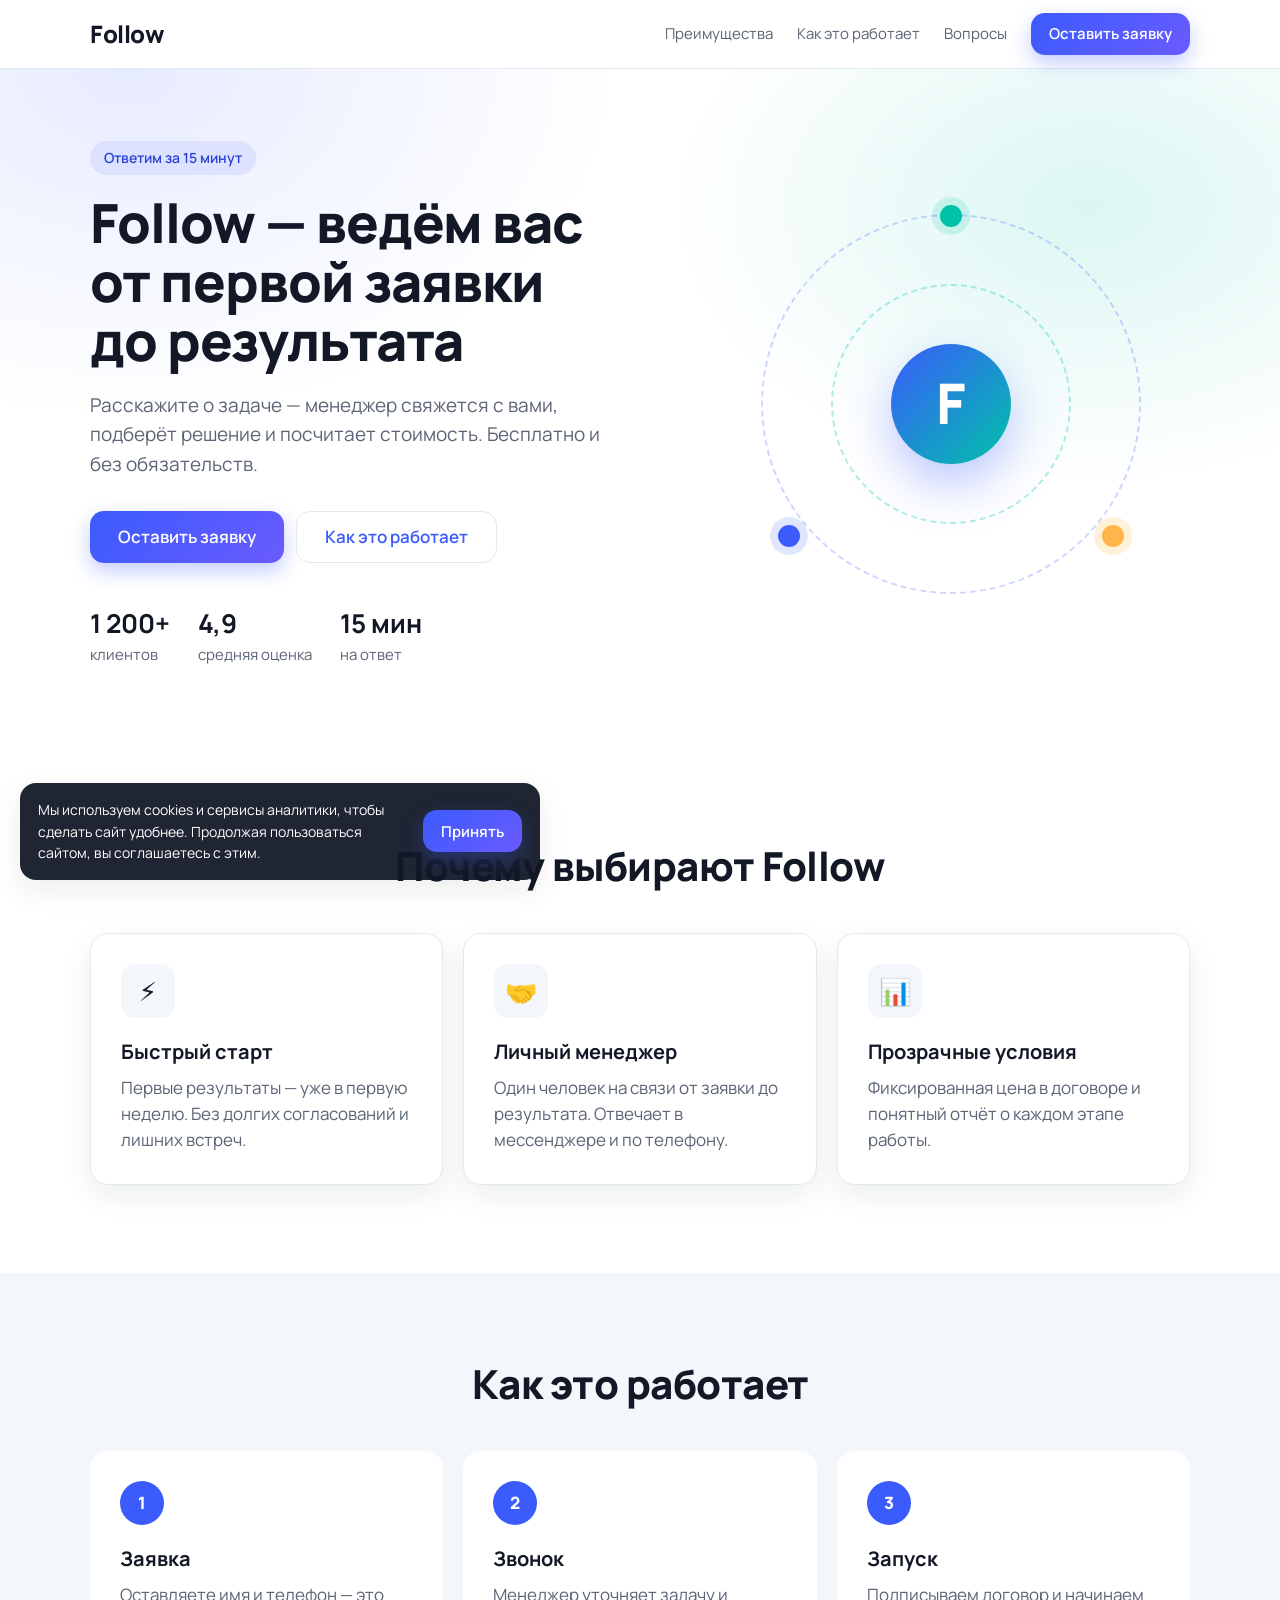
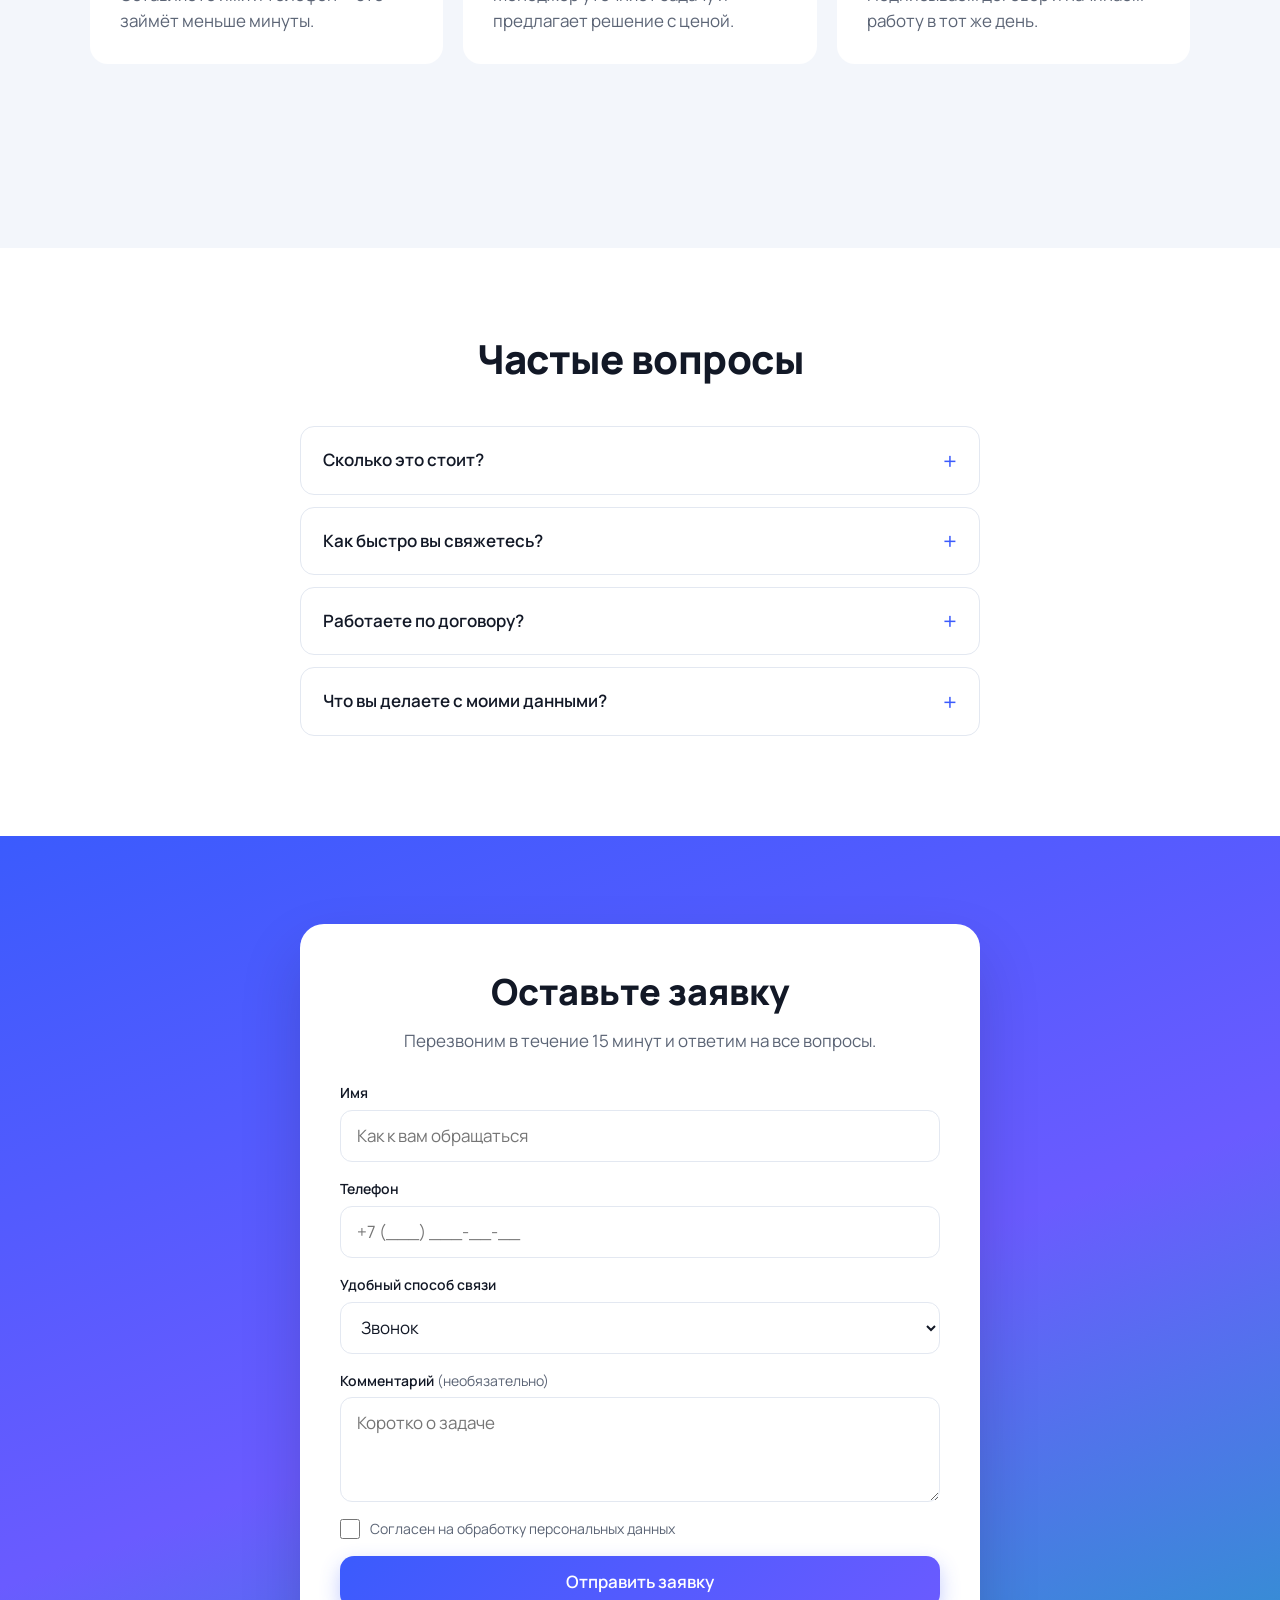
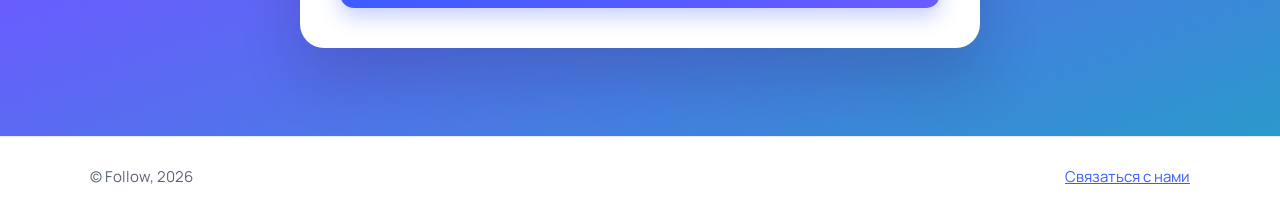
==== follow/index.html @ 1cf6dca5 "Add Follow lead landing with session recording and replay Landing page with lead form plus a built-i" ====
<!DOCTYPE html>
<html lang="ru">
<head>
  <meta charset="UTF-8">
  <meta name="viewport" content="width=device-width, initial-scale=1, viewport-fit=cover">
  <title>Follow — оставьте заявку</title>
  <meta name="description" content="Follow: оставьте заявку, и мы свяжемся с вами в течение 15 минут.">
  <link rel="preconnect" href="https://fonts.googleapis.com">
  <link rel="preconnect" href="https://fonts.gstatic.com" crossorigin>
  <link href="https://fonts.googleapis.com/css2?family=Manrope:wght@400;600;800&display=swap" rel="stylesheet">
  <link rel="stylesheet" href="css/style.css">
  <script>document.documentElement.classList.add('js');</script>

  <script src="js/config.js"></script>
  <script src="js/tracker.js"></script>
</head>
<body>

  <header class="topbar">
    <div class="container topbar__inner">
      <a href="#top" class="logo" data-track="logo">Follow</a>
      <nav class="nav">
        <a href="#benefits" data-track="nav_benefits">Преимущества</a>
        <a href="#steps" data-track="nav_steps">Как это работает</a>
        <a href="#faq" data-track="nav_faq">Вопросы</a>
      </nav>
      <a href="#lead" class="btn btn--small" data-track="cta_header">Оставить заявку</a>
    </div>
  </header>

  <main id="top">

    <section class="hero">
      <div class="container hero__inner">
        <div class="hero__text reveal">
          <span class="badge">Ответим за 15 минут</span>
          <h1>Follow — ведём вас от&nbsp;первой заявки до&nbsp;результата</h1>
          <p class="lead">Расскажите о задаче — менеджер свяжется с вами, подберёт решение и посчитает стоимость. Бесплатно и без обязательств.</p>
          <div class="hero__actions">
            <a href="#lead" class="btn" data-track="cta_hero">Оставить заявку</a>
            <a href="#steps" class="btn btn--ghost" data-track="cta_hero_more">Как это работает</a>
          </div>
          <ul class="hero__facts">
            <li><strong>1 200+</strong> клиентов</li>
            <li><strong>4,9</strong> средняя оценка</li>
            <li><strong>15 мин</strong> на ответ</li>
          </ul>
        </div>
        <div class="hero__visual reveal" aria-hidden="true">
          <div class="orbit">
            <span class="orbit__dot orbit__dot--1"></span>
            <span class="orbit__dot orbit__dot--2"></span>
            <span class="orbit__dot orbit__dot--3"></span>
            <span class="orbit__core">F</span>
          </div>
        </div>
      </div>
    </section>

    <section class="section" id="benefits">
      <div class="container">
        <h2 class="section__title reveal">Почему выбирают Follow</h2>
        <div class="cards">
          <article class="card reveal">
            <div class="card__icon">⚡</div>
            <h3>Быстрый старт</h3>
            <p>Первые результаты — уже в первую неделю. Без долгих согласований и лишних встреч.</p>
          </article>
          <article class="card reveal">
            <div class="card__icon">🤝</div>
            <h3>Личный менеджер</h3>
            <p>Один человек на связи от заявки до результата. Отвечает в мессенджере и по телефону.</p>
          </article>
          <article class="card reveal">
            <div class="card__icon">📊</div>
            <h3>Прозрачные условия</h3>
            <p>Фиксированная цена в договоре и понятный отчёт о каждом этапе работы.</p>
          </article>
        </div>
      </div>
    </section>

    <section class="section section--tinted" id="steps">
      <div class="container">
        <h2 class="section__title reveal">Как это работает</h2>
        <ol class="steps">
          <li class="step reveal">
            <span class="step__num">1</span>
            <h3>Заявка</h3>
            <p>Оставляете имя и телефон — это займёт меньше минуты.</p>
          </li>
          <li class="step reveal">
            <span class="step__num">2</span>
            <h3>Звонок</h3>
            <p>Менеджер уточняет задачу и предлагает решение с ценой.</p>
          </li>
          <li class="step reveal">
            <span class="step__num">3</span>
            <h3>Запуск</h3>
            <p>Подписываем договор и начинаем работу в тот же день.</p>
          </li>
        </ol>
        <div class="center reveal">
          <a href="#lead" class="btn" data-track="cta_steps">Хочу начать</a>
        </div>
      </div>
    </section>

    <section class="section" id="faq">
      <div class="container container--narrow">
        <h2 class="section__title reveal">Частые вопросы</h2>
        <details class="faq reveal">
          <summary data-track="faq_price">Сколько это стоит?</summary>
          <p>Стоимость зависит от задачи. Менеджер посчитает её после короткого звонка — это бесплатно.</p>
        </details>
        <details class="faq reveal">
          <summary data-track="faq_time">Как быстро вы свяжетесь?</summary>
          <p>В рабочее время — в течение 15 минут. Если заявка пришла ночью — утром следующего дня.</p>
        </details>
        <details class="faq reveal">
          <summary data-track="faq_contract">Работаете по договору?</summary>
          <p>Да, всегда. Цена и сроки фиксируются в договоре до начала работы.</p>
        </details>
        <details class="faq reveal">
          <summary data-track="faq_data">Что вы делаете с моими данными?</summary>
          <p>Используем только для связи с вами по заявке и не передаём третьим лицам.</p>
        </details>
      </div>
    </section>

    <section class="section section--accent" id="lead">
      <div class="container container--narrow">
        <div class="form-card reveal">
          <h2>Оставьте заявку</h2>
          <p class="form-card__sub">Перезвоним в течение 15 минут и ответим на все вопросы.</p>

          <form class="form" id="lead-form" novalidate>
            <label class="field">
              <span>Имя</span>
              <input type="text" name="name" id="lead-name" autocomplete="name" placeholder="Как к вам обращаться" required>
            </label>
            <label class="field">
              <span>Телефон</span>
              <input type="tel" name="phone" id="lead-phone" autocomplete="tel" inputmode="tel" placeholder="+7 (___) ___-__-__" required>
            </label>
            <label class="field">
              <span>Удобный способ связи</span>
              <select name="channel" id="lead-channel">
                <option value="call">Звонок</option>
                <option value="telegram">Telegram</option>
                <option value="whatsapp">WhatsApp</option>
              </select>
            </label>
            <label class="field">
              <span>Комментарий <em>(необязательно)</em></span>
              <textarea name="comment" id="lead-comment" rows="3" placeholder="Коротко о задаче"></textarea>
            </label>
            <label class="check">
              <input type="checkbox" name="consent" id="lead-consent" required>
              <span>Согласен на обработку персональных данных</span>
            </label>
            <p class="form__error" id="lead-error" role="alert" hidden></p>
            <button type="submit" class="btn btn--wide" data-track="lead_submit">Отправить заявку</button>
          </form>

          <div class="form-success" id="lead-success" hidden>
            <div class="form-success__icon">✓</div>
            <h3>Заявка отправлена!</h3>
            <p>Мы свяжемся с вами в ближайшее время.</p>
            <button type="button" class="btn btn--ghost" id="lead-again" data-track="lead_again">Отправить ещё одну</button>
          </div>
        </div>
      </div>
    </section>

  </main>

  <footer class="footer">
    <div class="container footer__inner">
      <span>© Follow, 2026</span>
      <a href="#lead" data-track="cta_footer">Связаться с нами</a>
    </div>
  </footer>

  <a href="#lead" class="sticky-cta" data-track="cta_sticky_mobile">Оставить заявку</a>

  <div class="cookie" id="cookie" hidden>
    <p>Мы используем cookies и сервисы аналитики, чтобы сделать сайт удобнее. Продолжая пользоваться сайтом, вы соглашаетесь с этим.</p>
    <button type="button" class="btn btn--small" id="cookie-ok" data-track="cookie_accept">Принять</button>
  </div>

  <script src="js/main.js"></script>
</body>
</html>
---- follow/css/style.css ----
:root {
  --bg: #ffffff;
  --bg-tint: #f3f6fb;
  --text: #121826;
  --muted: #5b6475;
  --accent: #3b5bfd;
  --accent-2: #00c2a8;
  --accent-dark: #2a44d6;
  --border: #e3e8f1;
  --danger: #e5484d;
  --radius: 18px;
  --shadow: 0 10px 30px rgba(18, 24, 38, .08);
}

*,
*::before,
*::after {
  box-sizing: border-box;
}

[hidden] {
  display: none !important;
}

html {
  scroll-behavior: smooth;
  -webkit-text-size-adjust: 100%;
}

body {
  margin: 0;
  font-family: 'Manrope', system-ui, -apple-system, 'Segoe UI', Roboto, Arial, sans-serif;
  font-size: 17px;
  line-height: 1.55;
  color: var(--text);
  background: var(--bg);
}

h1, h2, h3, p {
  margin: 0;
}

a {
  color: var(--accent);
}

.container {
  width: 100%;
  max-width: 1140px;
  margin: 0 auto;
  padding: 0 20px;
}

.container--narrow {
  max-width: 720px;
}

.center {
  text-align: center;
}

/* ---------- кнопки ---------- */

.btn {
  display: inline-flex;
  align-items: center;
  justify-content: center;
  gap: 8px;
  min-height: 52px;
  padding: 0 28px;
  border: 0;
  border-radius: 14px;
  font: inherit;
  font-weight: 600;
  color: #fff;
  text-decoration: none;
  background: linear-gradient(135deg, var(--accent) 0%, #6a5bff 100%);
  box-shadow: 0 8px 20px rgba(59, 91, 253, .3);
  cursor: pointer;
  transition: transform .15s, box-shadow .15s;
  -webkit-tap-highlight-color: transparent;
}

.btn:hover {
  transform: translateY(-1px);
  box-shadow: 0 12px 26px rgba(59, 91, 253, .38);
}

.btn:active {
  transform: translateY(1px);
}

.btn[disabled] {
  opacity: .6;
  cursor: progress;
}

.btn--small {
  min-height: 42px;
  padding: 0 18px;
  font-size: 15px;
}

.btn--ghost {
  color: var(--accent);
  background: #fff;
  border: 1.5px solid var(--border);
  box-shadow: none;
}

.btn--ghost:hover {
  border-color: var(--accent);
  box-shadow: none;
}

.btn--wide {
  width: 100%;
}

/* ---------- шапка ---------- */

.topbar {
  position: sticky;
  top: 0;
  z-index: 20;
  background: rgba(255, 255, 255, .9);
  backdrop-filter: saturate(180%) blur(12px);
  border-bottom: 1px solid var(--border);
}

.topbar__inner {
  display: flex;
  align-items: center;
  gap: 24px;
  height: 68px;
}

.logo {
  font-size: 24px;
  font-weight: 800;
  letter-spacing: -.5px;
  color: var(--text);
  text-decoration: none;
}

.nav {
  display: flex;
  gap: 24px;
  margin-left: auto;
}

.nav a {
  color: var(--muted);
  text-decoration: none;
  font-size: 15px;
}

.nav a:hover {
  color: var(--text);
}

/* ---------- первый экран ---------- */

.hero {
  padding: 72px 0 88px;
  background:
    radial-gradient(600px 400px at 85% 20%, rgba(0, 194, 168, .14), transparent 70%),
    radial-gradient(700px 500px at 10% 0%, rgba(59, 91, 253, .12), transparent 70%);
}

.hero__inner {
  display: grid;
  grid-template-columns: 1.2fr 1fr;
  align-items: center;
  gap: 48px;
}

.badge {
  display: inline-block;
  margin-bottom: 18px;
  padding: 6px 14px;
  border-radius: 999px;
  font-size: 14px;
  font-weight: 600;
  color: var(--accent-dark);
  background: rgba(59, 91, 253, .1);
}

.hero h1 {
  font-size: clamp(32px, 5vw, 54px);
  line-height: 1.1;
  font-weight: 800;
  letter-spacing: -1px;
}

.hero .lead {
  margin-top: 20px;
  max-width: 540px;
  font-size: 19px;
  color: var(--muted);
}

.hero__actions {
  display: flex;
  flex-wrap: wrap;
  gap: 12px;
  margin-top: 32px;
}

.hero__facts {
  display: flex;
  flex-wrap: wrap;
  gap: 28px;
  margin: 40px 0 0;
  padding: 0;
  list-style: none;
  color: var(--muted);
  font-size: 15px;
}

.hero__facts strong {
  display: block;
  font-size: 26px;
  color: var(--text);
}

.hero__visual {
  display: flex;
  justify-content: center;
}

.orbit {
  position: relative;
  width: min(380px, 80vw);
  aspect-ratio: 1;
  border-radius: 50%;
  border: 2px dashed rgba(59, 91, 253, .25);
  animation: spin 40s linear infinite;
}

.orbit::before {
  content: '';
  position: absolute;
  inset: 18%;
  border-radius: 50%;
  border: 2px dashed rgba(0, 194, 168, .3);
}

.orbit__core {
  position: absolute;
  inset: 34%;
  display: grid;
  place-items: center;
  border-radius: 50%;
  font-size: 56px;
  font-weight: 800;
  color: #fff;
  background: linear-gradient(135deg, var(--accent), var(--accent-2));
  box-shadow: 0 20px 50px rgba(59, 91, 253, .35);
  animation: spin 40s linear infinite reverse;
}

.orbit__dot {
  position: absolute;
  width: 22px;
  height: 22px;
  border-radius: 50%;
  background: var(--accent-2);
  box-shadow: 0 0 0 8px rgba(0, 194, 168, .15);
}

.orbit__dot--1 { top: -11px; left: calc(50% - 11px); }
.orbit__dot--2 { bottom: 12%; left: 4%; background: var(--accent); box-shadow: 0 0 0 8px rgba(59, 91, 253, .15); }
.orbit__dot--3 { bottom: 12%; right: 4%; background: #ffb547; box-shadow: 0 0 0 8px rgba(255, 181, 71, .2); }

@keyframes spin {
  to { transform: rotate(360deg); }
}

/* ---------- секции ---------- */

.section {
  padding: 88px 0;
}

.section--tinted {
  background: var(--bg-tint);
}

.section--accent {
  background: linear-gradient(160deg, var(--accent) 0%, #6a5bff 55%, var(--accent-2) 130%);
}

.section__title {
  margin-bottom: 44px;
  font-size: clamp(28px, 3.6vw, 40px);
  line-height: 1.15;
  font-weight: 800;
  letter-spacing: -.5px;
  text-align: center;
}

.cards {
  display: grid;
  grid-template-columns: repeat(3, 1fr);
  gap: 20px;
}

.card {
  padding: 30px;
  border: 1px solid var(--border);
  border-radius: var(--radius);
  background: #fff;
  box-shadow: var(--shadow);
}

.card__icon {
  display: grid;
  place-items: center;
  width: 54px;
  height: 54px;
  margin-bottom: 18px;
  border-radius: 14px;
  font-size: 26px;
  background: var(--bg-tint);
}

.card h3,
.step h3 {
  margin-bottom: 8px;
  font-size: 20px;
}

.card p,
.step p {
  color: var(--muted);
}

.steps {
  display: grid;
  grid-template-columns: repeat(3, 1fr);
  gap: 20px;
  margin: 0 0 44px;
  padding: 0;
  list-style: none;
}

.step {
  position: relative;
  padding: 30px;
  border-radius: var(--radius);
  background: #fff;
}

.step__num {
  display: grid;
  place-items: center;
  width: 44px;
  height: 44px;
  margin-bottom: 18px;
  border-radius: 50%;
  font-weight: 800;
  color: #fff;
  background: var(--accent);
}

/* ---------- FAQ ---------- */

.faq {
  margin-bottom: 12px;
  border: 1px solid var(--border);
  border-radius: 14px;
  background: #fff;
}

.faq summary {
  position: relative;
  padding: 20px 56px 20px 22px;
  font-weight: 600;
  list-style: none;
  cursor: pointer;
}

.faq summary::-webkit-details-marker {
  display: none;
}

.faq summary::after {
  content: '+';
  position: absolute;
  top: 50%;
  right: 22px;
  font-size: 24px;
  font-weight: 400;
  color: var(--accent);
  transform: translateY(-50%);
  transition: transform .2s;
}

.faq[open] summary::after {
  transform: translateY(-50%) rotate(45deg);
}

.faq p {
  padding: 0 22px 20px;
  color: var(--muted);
}

/* ---------- форма ---------- */

.form-card {
  padding: 40px;
  border-radius: 24px;
  background: #fff;
  box-shadow: 0 30px 60px rgba(18, 24, 38, .18);
}

.form-card h2 {
  font-size: clamp(26px, 3.4vw, 36px);
  font-weight: 800;
  text-align: center;
}

.form-card__sub {
  margin: 8px 0 28px;
  color: var(--muted);
  text-align: center;
}

.form {
  display: grid;
  gap: 16px;
}

.field {
  display: grid;
  gap: 6px;
}

.field span {
  font-size: 14px;
  font-weight: 600;
}

.field em {
  font-style: normal;
  font-weight: 400;
  color: var(--muted);
}

.field input,
.field select,
.field textarea {
  width: 100%;
  min-height: 52px;
  padding: 12px 16px;
  border: 1.5px solid var(--border);
  border-radius: 12px;
  font: inherit;
  /* 16px+ — чтобы iOS не зумил страницу при фокусе */
  font-size: 17px;
  color: var(--text);
  background: #fff;
  transition: border-color .15s, box-shadow .15s;
}

.field textarea {
  resize: vertical;
}

.field input:focus,
.field select:focus,
.field textarea:focus {
  outline: none;
  border-color: var(--accent);
  box-shadow: 0 0 0 4px rgba(59, 91, 253, .15);
}

.field.is-invalid input,
.check.is-invalid span {
  border-color: var(--danger);
  color: var(--danger);
}

.check {
  display: flex;
  align-items: flex-start;
  gap: 10px;
  font-size: 14px;
  color: var(--muted);
  cursor: pointer;
}

.check input {
  width: 20px;
  height: 20px;
  margin: 1px 0 0;
  accent-color: var(--accent);
  flex-shrink: 0;
}

.form__error {
  font-size: 14px;
  color: var(--danger);
}

.form-success {
  text-align: center;
}

.form-success__icon {
  display: grid;
  place-items: center;
  width: 72px;
  height: 72px;
  margin: 0 auto 18px;
  border-radius: 50%;
  font-size: 36px;
  color: #fff;
  background: var(--accent-2);
}

.form-success h3 {
  font-size: 26px;
}

.form-success p {
  margin: 8px 0 24px;
  color: var(--muted);
}

/* ---------- подвал ---------- */

.footer {
  padding: 28px 0;
  font-size: 15px;
  color: var(--muted);
  border-top: 1px solid var(--border);
}

.footer__inner {
  display: flex;
  justify-content: space-between;
  gap: 16px;
}

/* ---------- плавающая кнопка (мобильные) ---------- */

.sticky-cta {
  display: none;
}

/* ---------- cookies ---------- */

.cookie {
  position: fixed;
  left: 20px;
  bottom: 20px;
  z-index: 40;
  display: flex;
  align-items: center;
  gap: 16px;
  max-width: 520px;
  padding: 16px 18px;
  border-radius: 16px;
  font-size: 14px;
  color: #fff;
  background: rgba(18, 24, 38, .94);
  box-shadow: var(--shadow);
}

.cookie[hidden] {
  display: none;
}

/* ---------- появление при прокрутке ---------- */

.js .reveal {
  opacity: 0;
  transform: translateY(24px);
  transition: opacity .6s ease, transform .6s ease;
}

.js .reveal.is-visible {
  opacity: 1;
  transform: none;
}

/* В плеере записей анимации мешают — показываем всё сразу */
.is-replay {
  scroll-behavior: auto;
}

.is-replay .reveal,
.is-replay.js .reveal {
  opacity: 1;
  transform: none;
  transition: none;
}

.is-replay .cookie {
  display: none;
}

@media (prefers-reduced-motion: reduce) {
  html { scroll-behavior: auto; }
  .js .reveal { opacity: 1; transform: none; transition: none; }
  .orbit, .orbit__core { animation: none; }
}

/* ---------- адаптив ---------- */

@media (max-width: 900px) {
  .nav {
    display: none;
  }

  .topbar__inner .btn {
    margin-left: auto;
  }

  .hero {
    padding: 40px 0 56px;
  }

  .hero__inner {
    grid-template-columns: 1fr;
    gap: 32px;
  }

  .hero__visual {
    order: -1;
  }

  .orbit {
    width: min(220px, 60vw);
  }

  .orbit__core {
    font-size: 36px;
  }

  .cards,
  .steps {
    grid-template-columns: 1fr;
  }

  .section {
    padding: 60px 0;
  }
}

@media (max-width: 600px) {
  body {
    padding-bottom: 76px;
  }

  .topbar__inner {
    height: 58px;
  }

  .topbar .btn--small {
    display: none;
  }

  .hero__visual {
    display: none;
  }

  .hero__actions .btn {
    flex: 1 1 100%;
  }

  .hero__facts {
    gap: 20px;
  }

  .form-card {
    padding: 28px 20px;
  }

  .footer__inner {
    flex-direction: column;
    align-items: center;
  }

  .sticky-cta {
    position: fixed;
    left: 16px;
    right: 16px;
    bottom: calc(12px + env(safe-area-inset-bottom));
    z-index: 30;
    display: flex;
    align-items: center;
    justify-content: center;
    min-height: 54px;
    border-radius: 14px;
    font-weight: 600;
    color: #fff;
    text-decoration: none;
    background: linear-gradient(135deg, var(--accent) 0%, #6a5bff 100%);
    box-shadow: 0 10px 24px rgba(59, 91, 253, .4);
    transition: transform .25s, opacity .25s;
  }

  .sticky-cta.is-hidden {
    opacity: 0;
    transform: translateY(120%);
    pointer-events: none;
  }

  .cookie {
    left: 12px;
    right: 12px;
    bottom: calc(76px + env(safe-area-inset-bottom));
    flex-direction: column;
    align-items: stretch;
    gap: 10px;
    padding: 14px;
    font-size: 13px;
  }
}
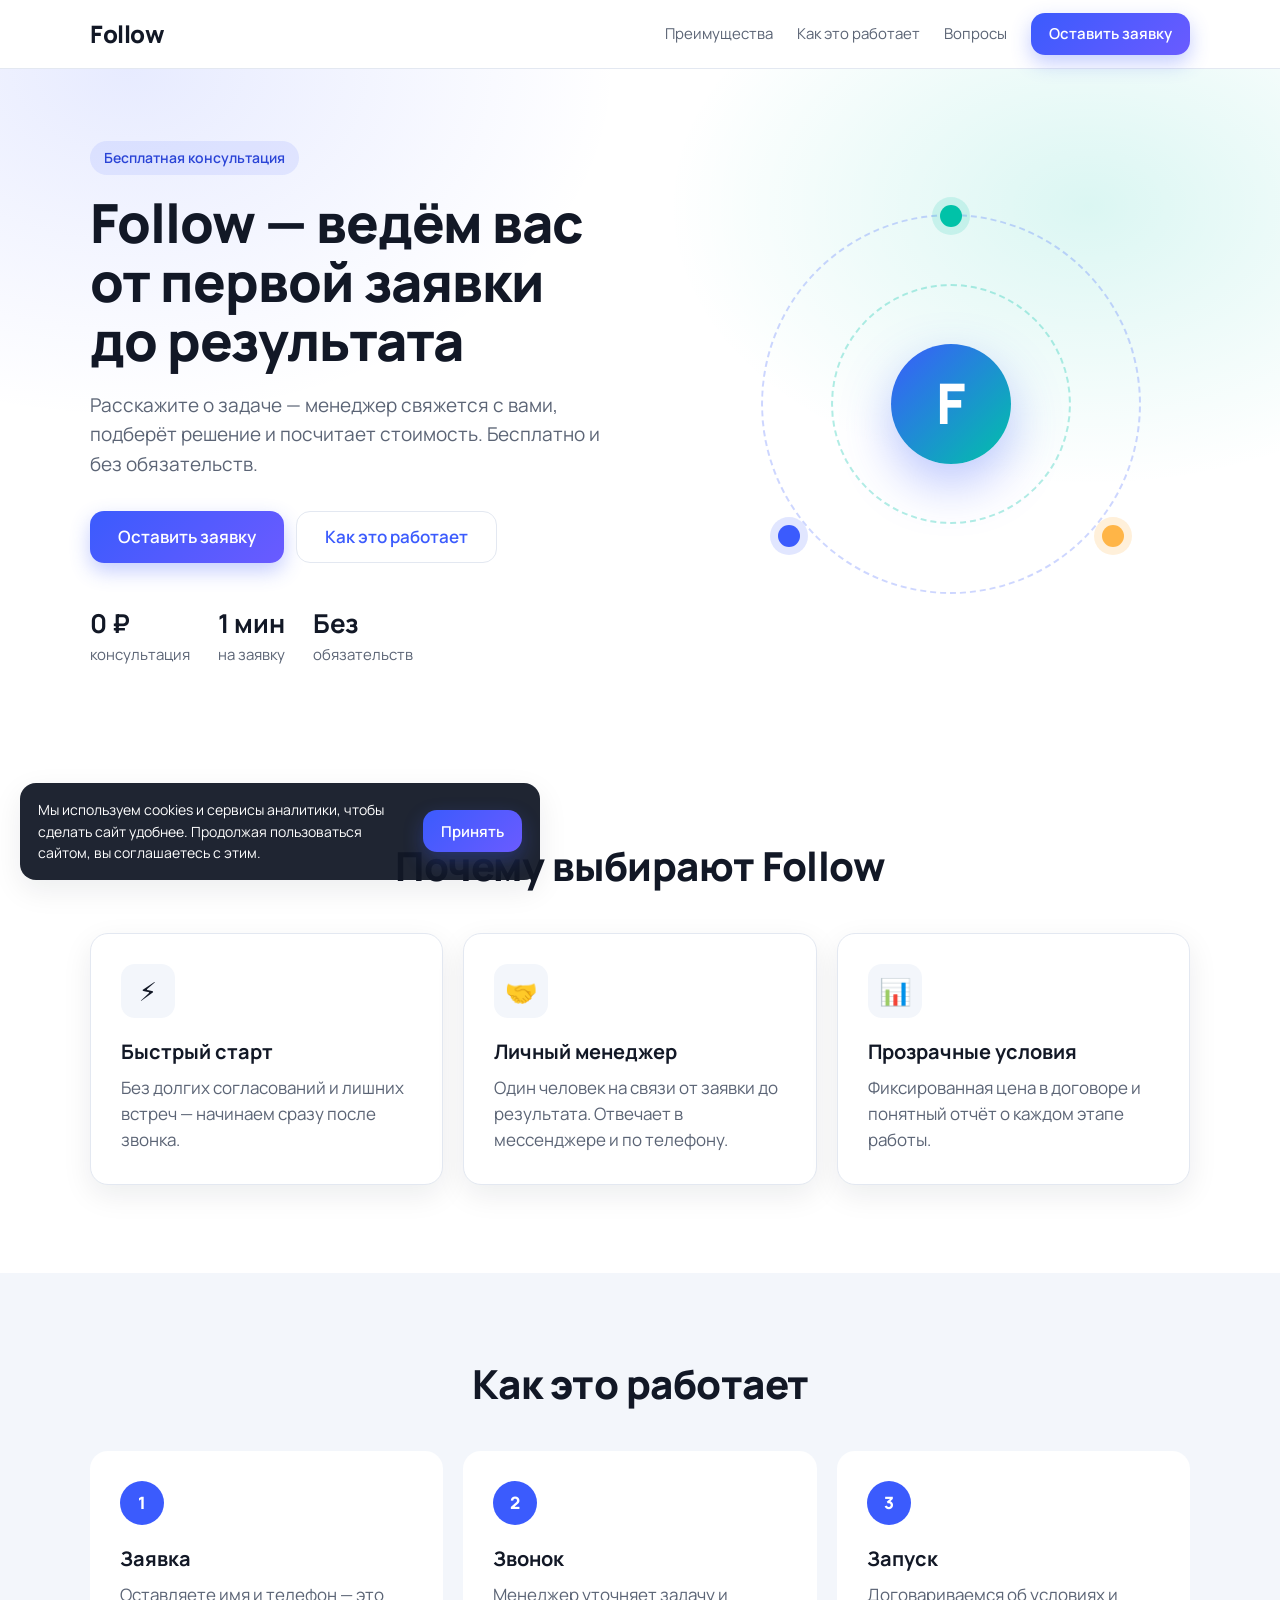
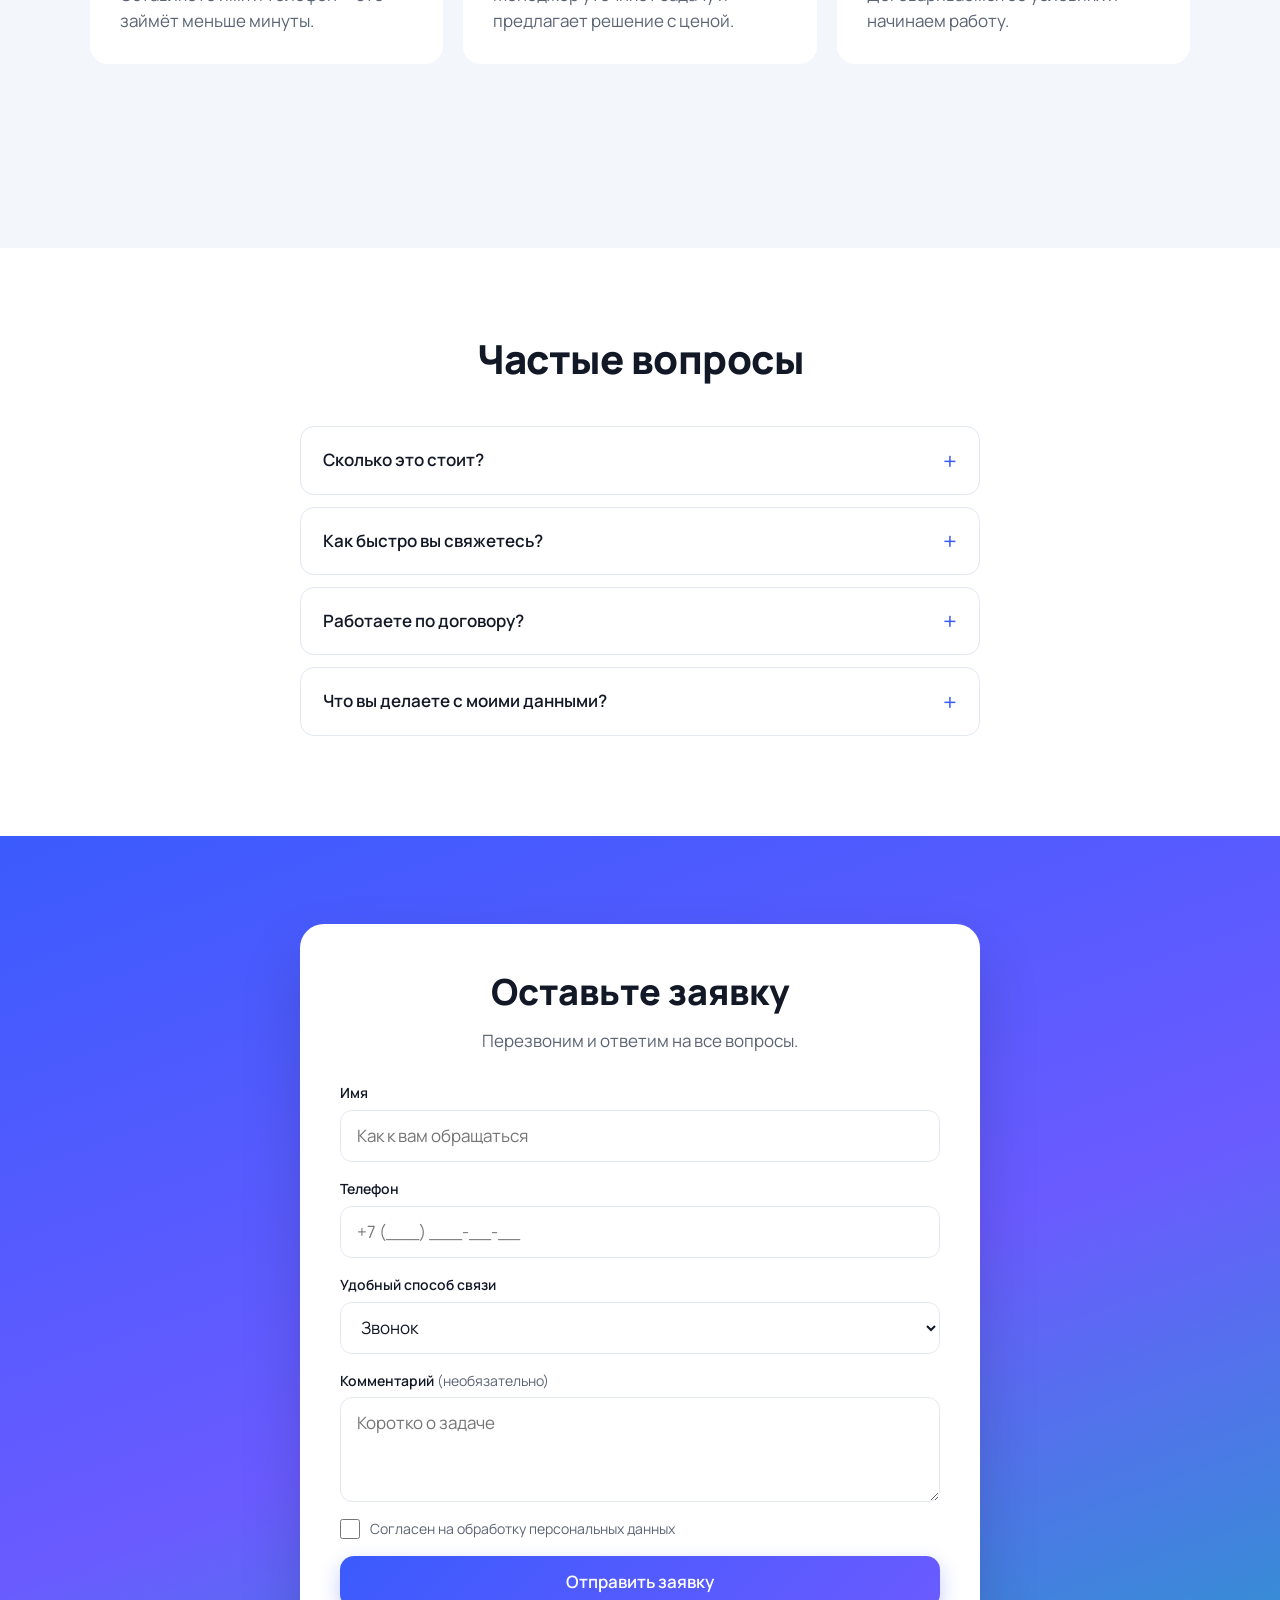
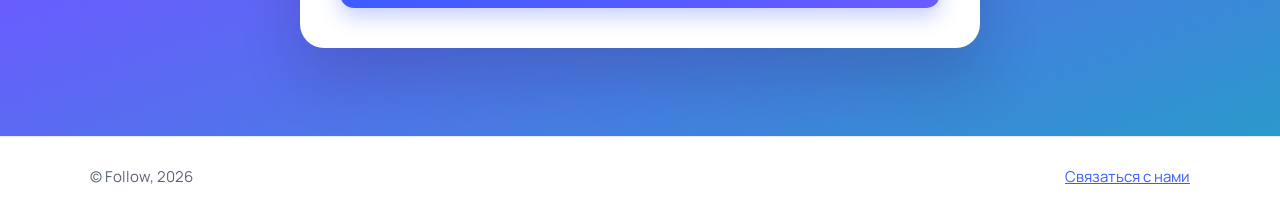
==== commit 67402363: "Deploy Follow landing to Cloudflare Pages with D1 storage Add Pages Functions API (same routes as th" ====
--- a/follow/index.html
+++ b/follow/index.html
@@ -4,7 +4,7 @@
   <meta charset="UTF-8">
   <meta name="viewport" content="width=device-width, initial-scale=1, viewport-fit=cover">
   <title>Follow — оставьте заявку</title>
-  <meta name="description" content="Follow: оставьте заявку, и мы свяжемся с вами в течение 15 минут.">
+  <meta name="description" content="Follow: оставьте заявку, и мы свяжемся с вами.">
   <link rel="preconnect" href="https://fonts.googleapis.com">
   <link rel="preconnect" href="https://fonts.gstatic.com" crossorigin>
   <link href="https://fonts.googleapis.com/css2?family=Manrope:wght@400;600;800&display=swap" rel="stylesheet">
@@ -33,7 +33,7 @@
     <section class="hero">
       <div class="container hero__inner">
         <div class="hero__text reveal">
-          <span class="badge">Ответим за 15 минут</span>
+          <span class="badge">Бесплатная консультация</span>
           <h1>Follow — ведём вас от&nbsp;первой заявки до&nbsp;результата</h1>
           <p class="lead">Расскажите о задаче — менеджер свяжется с вами, подберёт решение и посчитает стоимость. Бесплатно и без обязательств.</p>
           <div class="hero__actions">
@@ -41,9 +41,9 @@
             <a href="#steps" class="btn btn--ghost" data-track="cta_hero_more">Как это работает</a>
           </div>
           <ul class="hero__facts">
-            <li><strong>1 200+</strong> клиентов</li>
-            <li><strong>4,9</strong> средняя оценка</li>
-            <li><strong>15 мин</strong> на ответ</li>
+            <li><strong>0 ₽</strong> консультация</li>
+            <li><strong>1 мин</strong> на заявку</li>
+            <li><strong>Без</strong> обязательств</li>
           </ul>
         </div>
         <div class="hero__visual reveal" aria-hidden="true">
@@ -64,7 +64,7 @@
           <article class="card reveal">
             <div class="card__icon">⚡</div>
             <h3>Быстрый старт</h3>
-            <p>Первые результаты — уже в первую неделю. Без долгих согласований и лишних встреч.</p>
+            <p>Без долгих согласований и лишних встреч — начинаем сразу после звонка.</p>
           </article>
           <article class="card reveal">
             <div class="card__icon">🤝</div>
@@ -97,7 +97,7 @@
           <li class="step reveal">
             <span class="step__num">3</span>
             <h3>Запуск</h3>
-            <p>Подписываем договор и начинаем работу в тот же день.</p>
+            <p>Договариваемся об условиях и начинаем работу.</p>
           </li>
         </ol>
         <div class="center reveal">
@@ -115,7 +115,7 @@
         </details>
         <details class="faq reveal">
           <summary data-track="faq_time">Как быстро вы свяжетесь?</summary>
-          <p>В рабочее время — в течение 15 минут. Если заявка пришла ночью — утром следующего дня.</p>
+          <p>В рабочее время — в тот же день. Если заявка пришла ночью — на следующий рабочий день.</p>
         </details>
         <details class="faq reveal">
           <summary data-track="faq_contract">Работаете по договору?</summary>
@@ -132,7 +132,7 @@
       <div class="container container--narrow">
         <div class="form-card reveal">
           <h2>Оставьте заявку</h2>
-          <p class="form-card__sub">Перезвоним в течение 15 минут и ответим на все вопросы.</p>
+          <p class="form-card__sub">Перезвоним и ответим на все вопросы.</p>
 
           <form class="form" id="lead-form" novalidate>
             <label class="field">
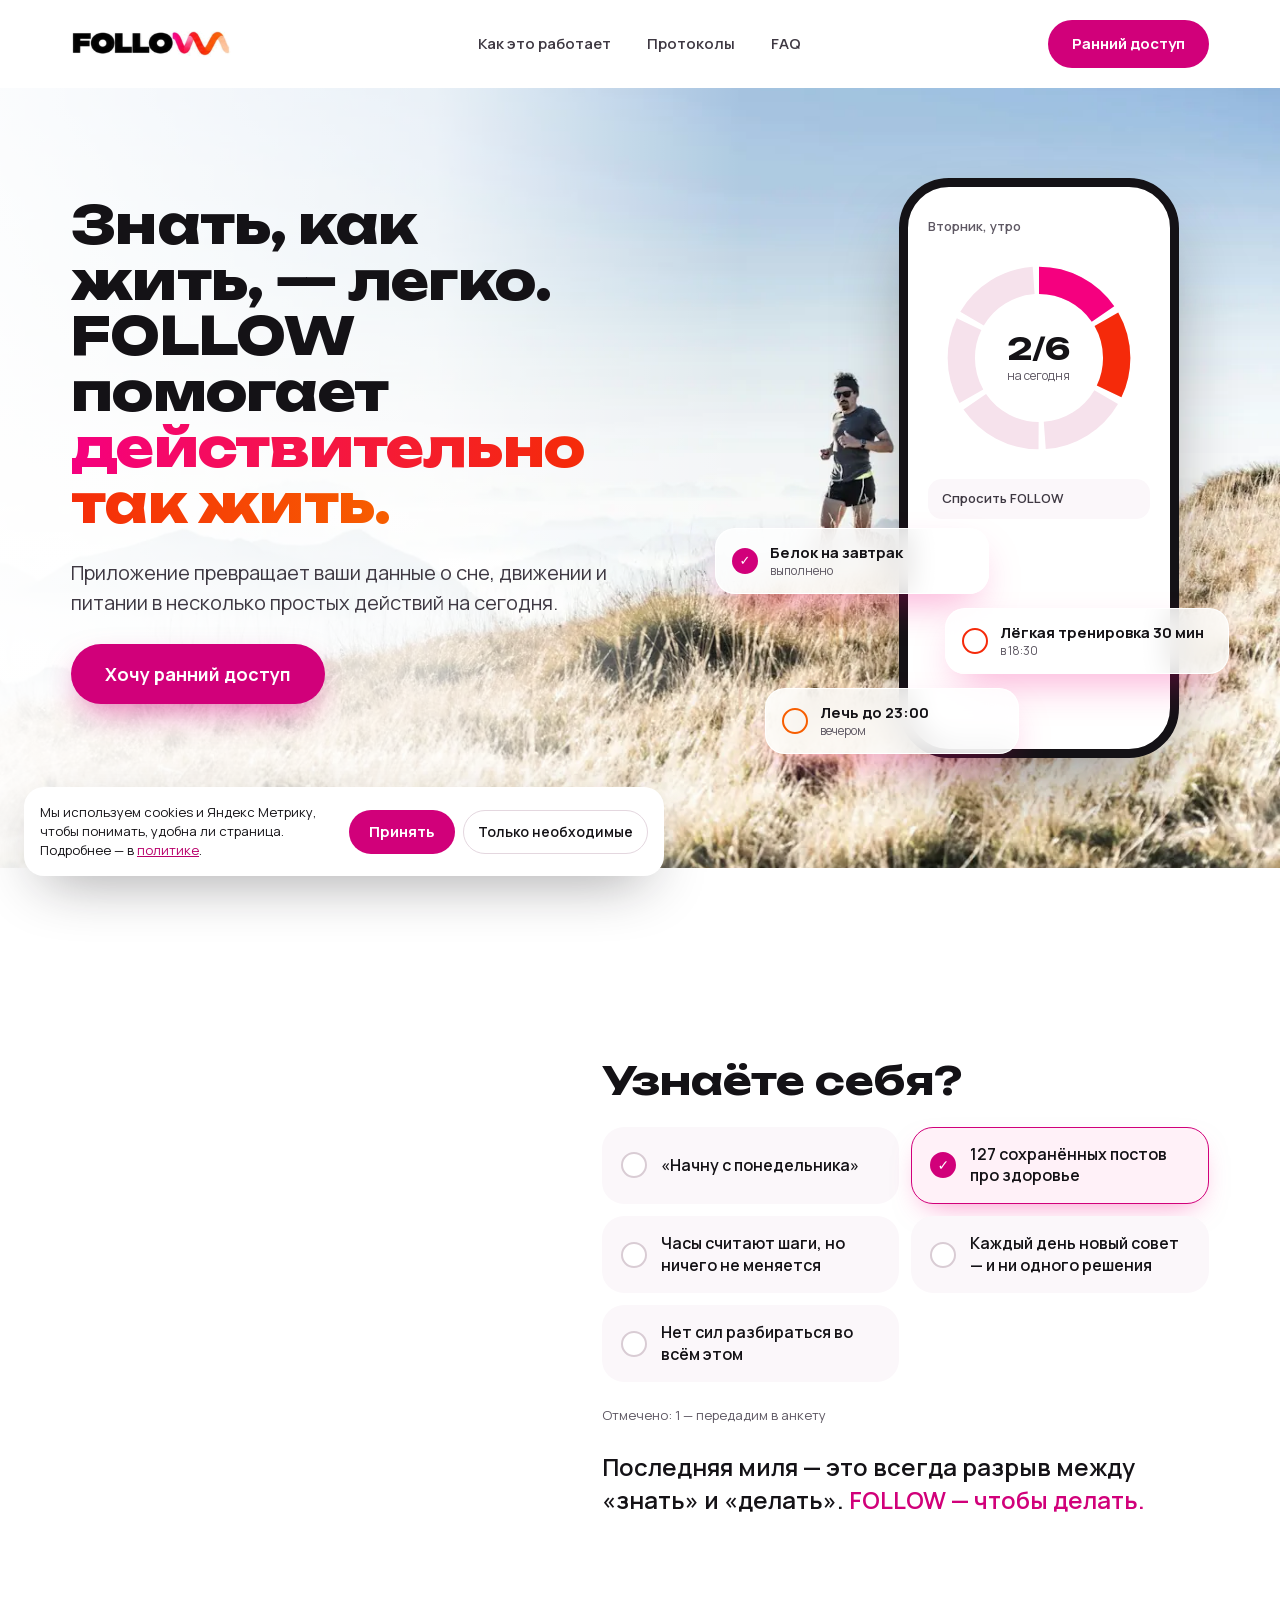
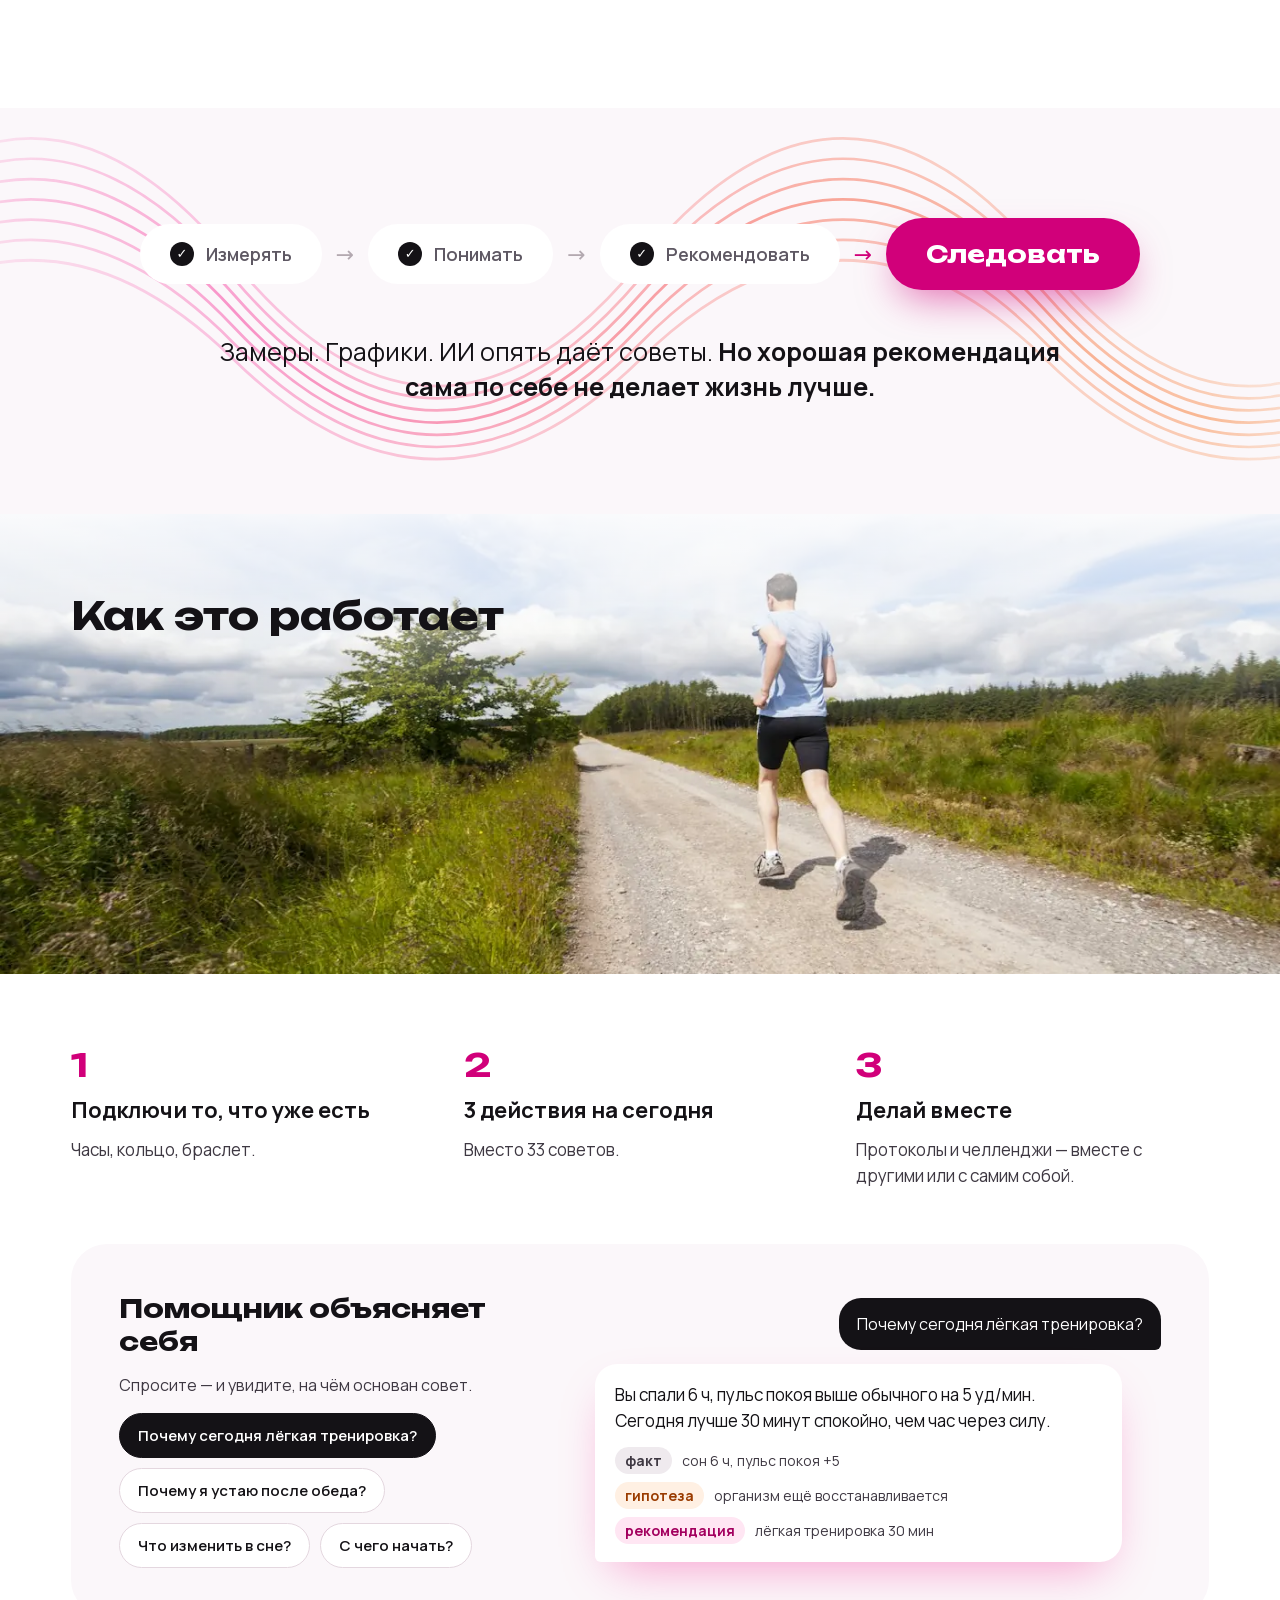
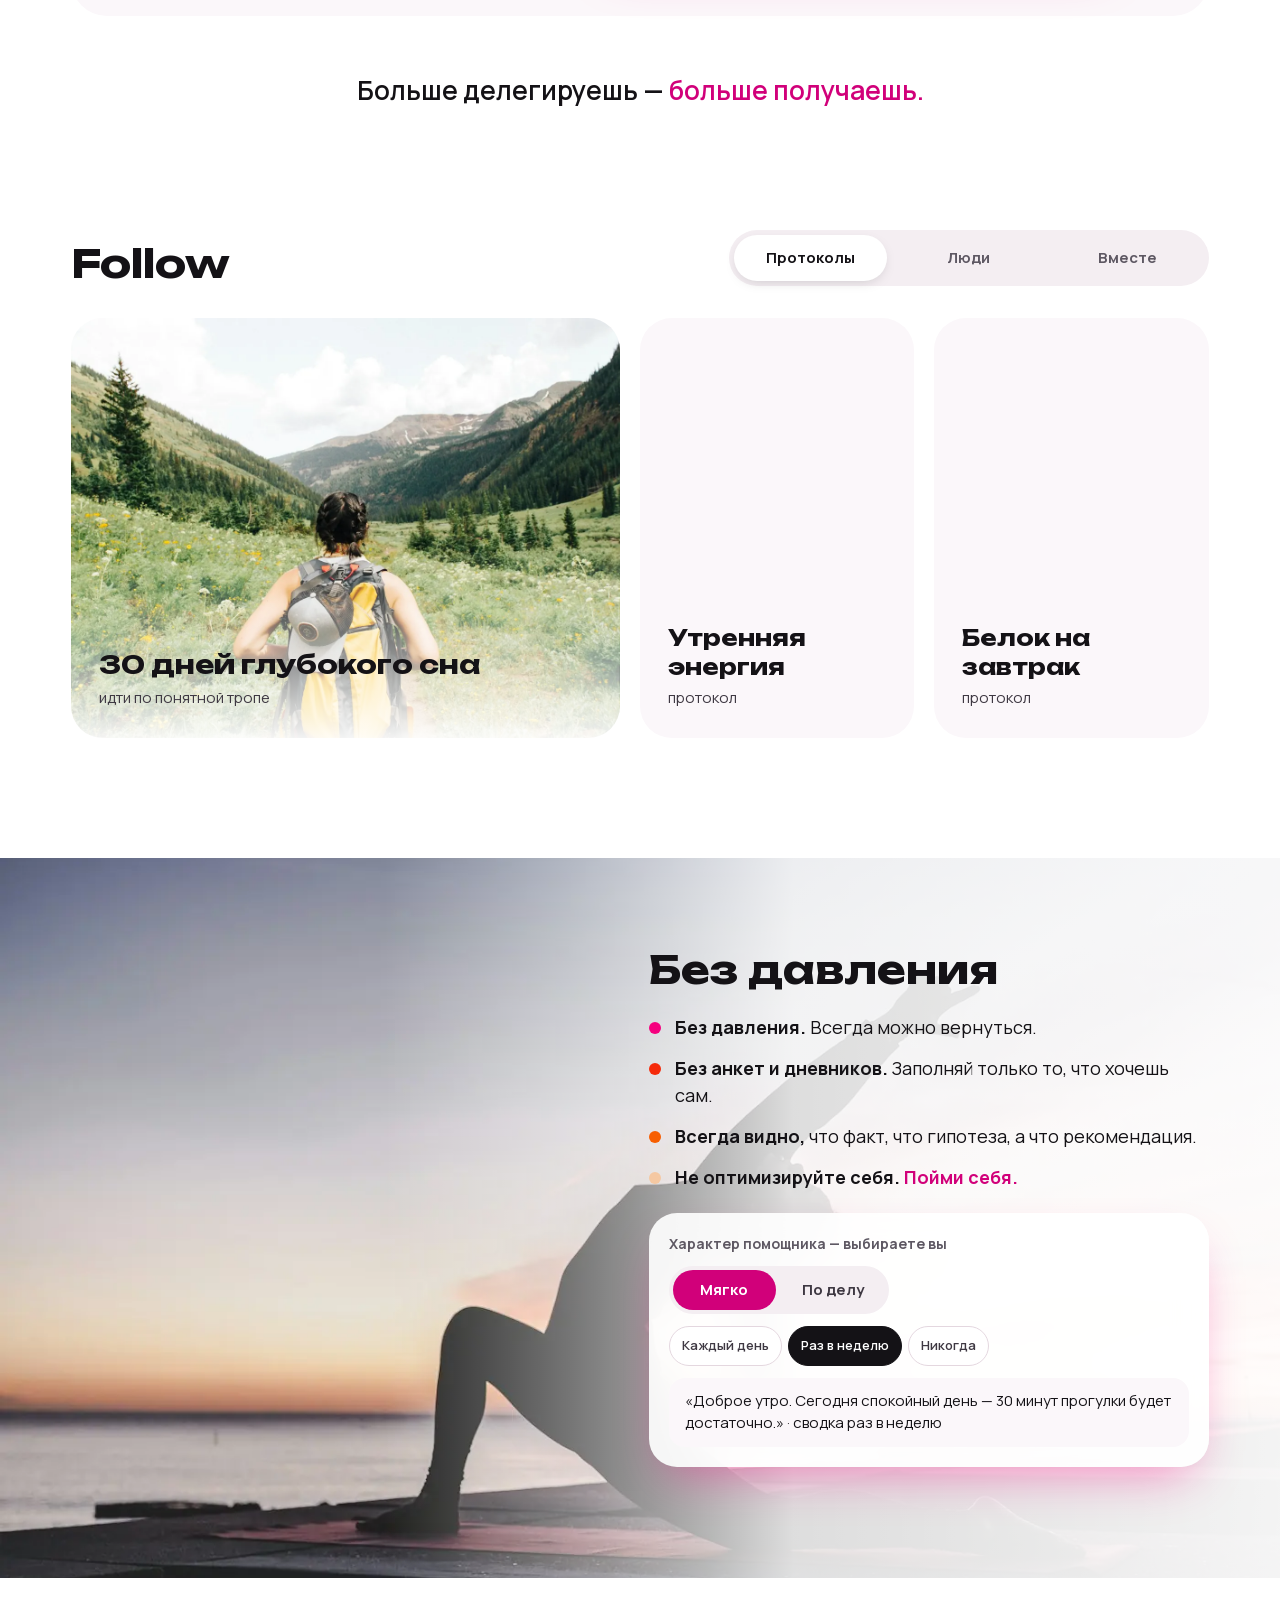
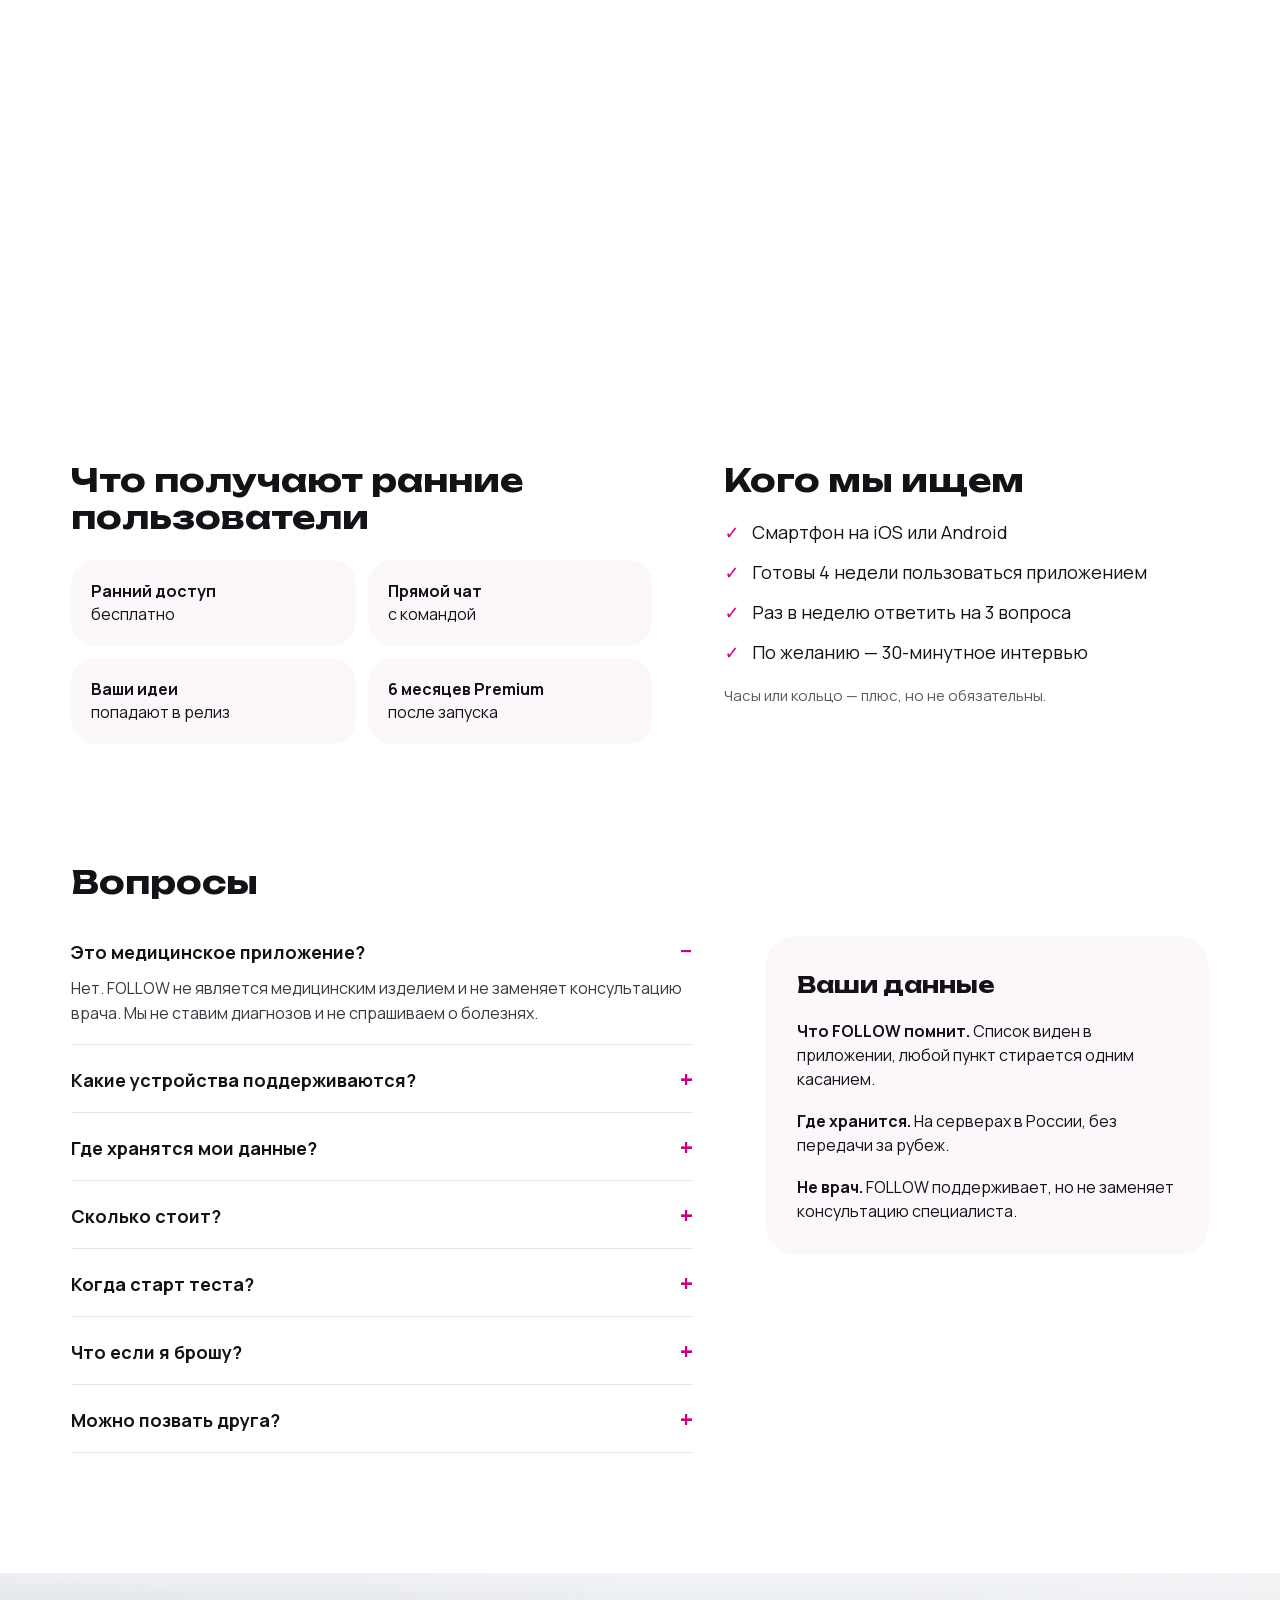
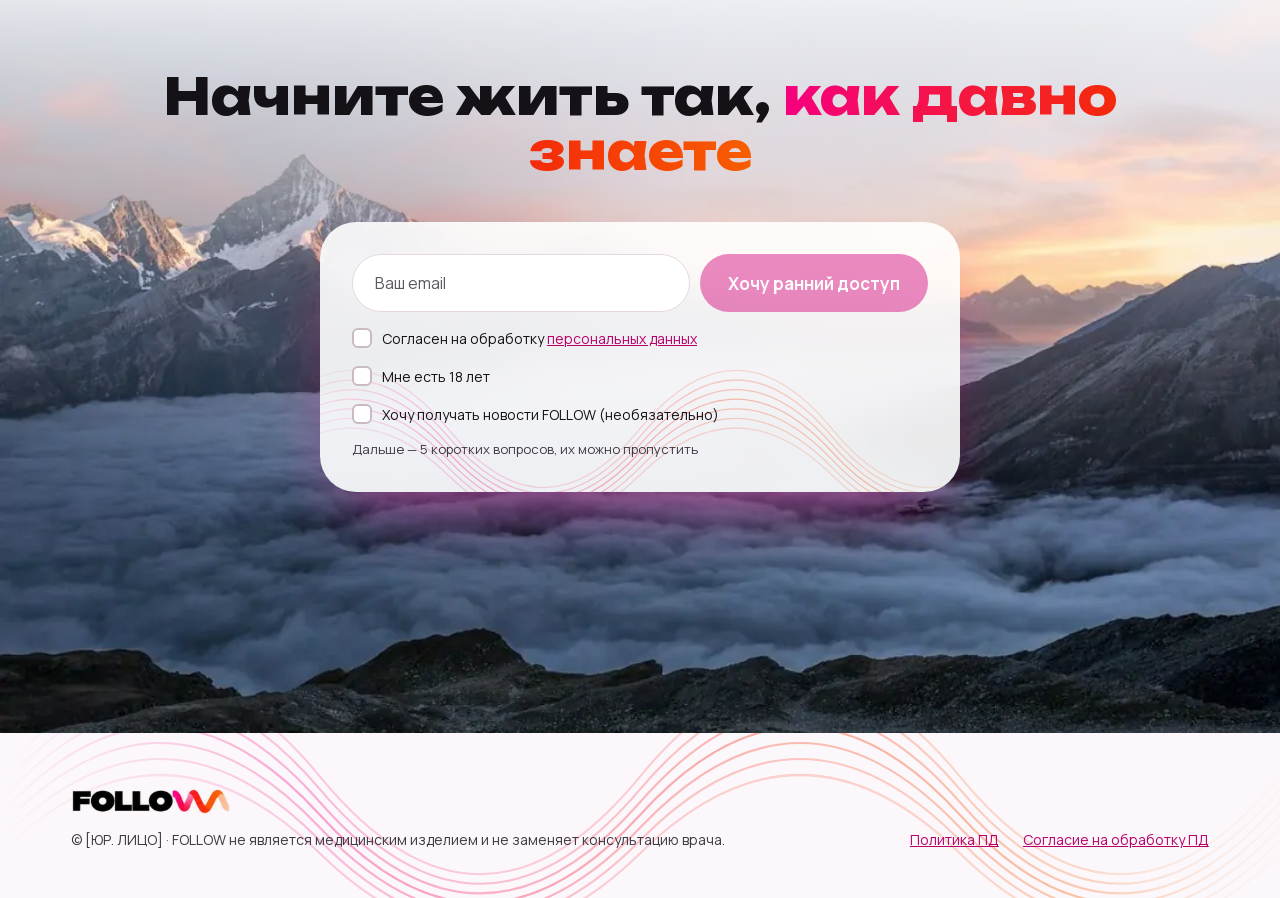
==== commit 63af799e: "Implement FOLLOW landing design from Claude Design handoff Rebuild follow/index.html from the 'FOLLO" ====
--- a/follow/index.html
+++ b/follow/index.html
@@ -1,173 +1,362 @@
 <!DOCTYPE html>
-<html lang="ru">
+<html lang="ru" class="no-js">
 <head>
   <meta charset="UTF-8">
   <meta name="viewport" content="width=device-width, initial-scale=1, viewport-fit=cover">
-  <title>Follow — оставьте заявку</title>
-  <meta name="description" content="Follow: оставьте заявку, и мы свяжемся с вами.">
-  <link rel="preconnect" href="https://fonts.googleapis.com">
-  <link rel="preconnect" href="https://fonts.gstatic.com" crossorigin>
-  <link href="https://fonts.googleapis.com/css2?family=Manrope:wght@400;600;800&display=swap" rel="stylesheet">
-  <link rel="stylesheet" href="css/style.css">
-  <script>document.documentElement.classList.add('js');</script>
+  <title>FOLLOW — ранний доступ к приложению</title>
+  <meta name="description" content="FOLLOW превращает ваши данные о сне, движении и питании в несколько простых действий на сегодня. Запишитесь в первую тестовую группу — бесплатно.">
+  <meta name="theme-color" content="#FFFFFF">
+  <link rel="canonical" href="https://follow.com.ai/">
+
+  <meta property="og:type" content="website">
+  <meta property="og:locale" content="ru_RU">
+  <meta property="og:site_name" content="FOLLOW">
+  <meta property="og:url" content="https://follow.com.ai/">
+  <meta property="og:title" content="Знать, как жить, — легко. FOLLOW помогает действительно так жить.">
+  <meta property="og:description" content="Несколько простых действий на сегодня — по вашим данным о сне, движении и питании. Ранний доступ бесплатно.">
+  <meta property="og:image" content="https://follow.com.ai/assets/img/og.jpg">
+  <meta property="og:image:width" content="1200">
+  <meta property="og:image:height" content="630">
+  <meta name="twitter:card" content="summary_large_image">
+
+  <link rel="icon" href="/favicon.ico" sizes="any">
+  <link rel="icon" href="/favicon.png" type="image/png">
+  <link rel="apple-touch-icon" href="/favicon-180.png">
+
+  <link rel="preload" href="assets/fonts/unbounded-cyrillic.woff2" as="font" type="font/woff2" crossorigin>
+  <link rel="preload" href="assets/fonts/manrope-cyrillic.woff2" as="font" type="font/woff2" crossorigin>
+  <link rel="preload" href="assets/img/hill-run-800.webp" as="image" media="(max-width: 1023px)">
+  <link rel="preload" href="assets/img/hill-run-1400.webp" as="image" media="(min-width: 1024px)">
+  <link rel="stylesheet" href="css/fonts.css">
+  <link rel="stylesheet" href="css/follow.css">
+  <script>document.documentElement.className = 'js';</script>
 
   <script src="js/config.js"></script>
   <script src="js/tracker.js"></script>
 </head>
 <body>
 
-  <header class="topbar">
-    <div class="container topbar__inner">
-      <a href="#top" class="logo" data-track="logo">Follow</a>
-      <nav class="nav">
-        <a href="#benefits" data-track="nav_benefits">Преимущества</a>
-        <a href="#steps" data-track="nav_steps">Как это работает</a>
-        <a href="#faq" data-track="nav_faq">Вопросы</a>
+  <!-- 1. Шапка -->
+  <header class="header" data-block="1">
+    <div class="wrap header__inner">
+      <a href="#top" class="logo" aria-label="FOLLOW — наверх">
+        <picture>
+          <source srcset="assets/img/logo.webp" type="image/webp">
+          <img src="assets/img/logo.png" alt="FOLLOW" width="480" height="80">
+        </picture>
+      </a>
+      <nav class="nav" aria-label="Разделы">
+        <a href="#how" data-nav="how">Как это работает</a>
+        <a href="#follow" data-nav="protocols">Протоколы</a>
+        <a href="#faq" data-nav="faq">FAQ</a>
       </nav>
-      <a href="#lead" class="btn btn--small" data-track="cta_header">Оставить заявку</a>
+      <a href="#signup" class="btn btn--header" data-cta="1" data-placement="header">Ранний доступ</a>
     </div>
   </header>
 
   <main id="top">
 
-    <section class="hero">
-      <div class="container hero__inner">
-        <div class="hero__text reveal">
-          <span class="badge">Бесплатная консультация</span>
-          <h1>Follow — ведём вас от&nbsp;первой заявки до&nbsp;результата</h1>
-          <p class="lead">Расскажите о задаче — менеджер свяжется с вами, подберёт решение и посчитает стоимость. Бесплатно и без обязательств.</p>
-          <div class="hero__actions">
-            <a href="#lead" class="btn" data-track="cta_hero">Оставить заявку</a>
-            <a href="#steps" class="btn btn--ghost" data-track="cta_hero_more">Как это работает</a>
-          </div>
-          <ul class="hero__facts">
-            <li><strong>0 ₽</strong> консультация</li>
-            <li><strong>1 мин</strong> на заявку</li>
-            <li><strong>Без</strong> обязательств</li>
+    <!-- 2. Hero -->
+    <section class="hero" data-block="2" aria-labelledby="hero-title">
+      <div class="wrap hero__inner">
+        <div class="hero__text">
+          <h1 id="hero-title" class="h1">Знать, как жить,&nbsp;— легко. FOLLOW помогает <span class="grad">действительно так жить.</span></h1>
+          <p class="hero__sub">Приложение превращает ваши данные о сне, движении и питании в несколько простых действий на сегодня.</p>
+          <a href="#signup" class="btn btn--hero" data-cta="2" data-placement="hero">Хочу ранний доступ</a>
+        </div>
+
+        <div class="hero__visual" aria-hidden="true">
+          <div class="phone">
+            <div class="phone__day">Вторник, утро</div>
+            <div class="dial">
+              <svg viewBox="0 0 200 200" class="dial__svg">
+                <g transform="rotate(-90 100 100)" fill="none" stroke-width="26">
+                  <circle cx="100" cy="100" r="74" stroke="#F6E2EC" stroke-dasharray="71.5 393.5"/>
+                  <circle cx="100" cy="100" r="74" stroke="#F6E2EC" stroke-dasharray="71.5 393.5" stroke-dashoffset="-77.5"/>
+                  <circle cx="100" cy="100" r="74" stroke="#F6E2EC" stroke-dasharray="71.5 393.5" stroke-dashoffset="-155"/>
+                  <circle cx="100" cy="100" r="74" stroke="#F6E2EC" stroke-dasharray="71.5 393.5" stroke-dashoffset="-232.5"/>
+                  <circle cx="100" cy="100" r="74" stroke="#F6E2EC" stroke-dasharray="71.5 393.5" stroke-dashoffset="-310"/>
+                  <circle cx="100" cy="100" r="74" stroke="#F6E2EC" stroke-dasharray="71.5 393.5" stroke-dashoffset="-387.5"/>
+                  <circle class="dial__seg" cx="100" cy="100" r="74" stroke="#F5007F" stroke-dasharray="71.5 393.5"/>
+                  <circle class="dial__seg" cx="100" cy="100" r="74" stroke="#F52A0A" stroke-dasharray="71.5 393.5" stroke-dashoffset="-77.5"/>
+                  <circle class="dial__seg" cx="100" cy="100" r="74" stroke="#F75E00" stroke-dasharray="71.5 393.5" stroke-dashoffset="-155"/>
+                </g>
+              </svg>
+              <div class="dial__center"><b class="dial__count">3/6</b><span>на сегодня</span></div>
+            </div>
+            <div class="phone__ask">Спросить FOLLOW</div>
+          </div>
+          <div class="task task--1"><span class="task__done">✓</span><div><b>Белок на завтрак</b><small>выполнено</small></div></div>
+          <div class="task task--2"><span class="task__ring task__ring--red"></span><div><b>Лёгкая тренировка 30 мин</b><small>в 18:30</small></div></div>
+          <div class="task task--3"><span class="task__ring task__ring--orange"></span><div><b>Лечь до 23:00</b><small>вечером</small></div></div>
+        </div>
+      </div>
+    </section>
+
+    <!-- 3. Узнаёте себя? -->
+    <section class="self" data-block="3" aria-labelledby="self-title">
+      <div class="wrap self__inner">
+        <picture class="self__photo">
+          <source media="(min-width: 1024px)" srcset="assets/img/park-run-1400.webp">
+          <img src="assets/img/park-run-800.webp" alt="Пробежка в городском парке" loading="lazy" width="800" height="533">
+        </picture>
+        <div class="self__body">
+          <h2 id="self-title" class="h2">Узнаёте себя?</h2>
+          <p class="self__hint">Отметьте, что про вас</p>
+          <div class="cards" role="group" aria-label="Ситуации">
+            <button type="button" class="card" data-card="0" aria-pressed="false"><span class="card__check" aria-hidden="true"></span><span>«Начну с понедельника»</span></button>
+            <button type="button" class="card" data-card="1" aria-pressed="true"><span class="card__check" aria-hidden="true"></span><span>127 сохранённых постов про здоровье</span></button>
+            <button type="button" class="card" data-card="2" aria-pressed="false"><span class="card__check" aria-hidden="true"></span><span>Часы считают шаги, но ничего не меняется</span></button>
+            <button type="button" class="card" data-card="3" aria-pressed="false"><span class="card__check" aria-hidden="true"></span><span>Каждый день новый совет — и ни одного решения</span></button>
+            <button type="button" class="card" data-card="4" aria-pressed="false"><span class="card__check" aria-hidden="true"></span><span>Нет сил разбираться во всём этом</span></button>
+          </div>
+          <p class="self__note" id="cards-note" aria-live="polite">Отмечено: 1 — передадим в анкету</p>
+          <p class="self__outro">Последняя миля — это всегда разрыв между «знать» и «делать». <span class="accent">FOLLOW — чтобы делать.</span></p>
+        </div>
+      </div>
+    </section>
+
+    <!-- 4. Инсайт -->
+    <section class="insight" data-block="4">
+      <img class="waves" src="assets/img/wave-pattern.svg" alt="" aria-hidden="true">
+      <div class="wrap insight__inner">
+        <ol class="chain" aria-label="Измерять, понимать, рекомендовать — это уже есть. Следовать — это FOLLOW.">
+          <li class="chain__step"><span class="pill">Измерять<i class="pill__ok" aria-hidden="true">✓</i></span><span class="chain__arrow" aria-hidden="true">→</span></li>
+          <li class="chain__step"><span class="pill">Понимать<i class="pill__ok" aria-hidden="true">✓</i></span><span class="chain__arrow" aria-hidden="true">→</span></li>
+          <li class="chain__step"><span class="pill">Рекомендовать<i class="pill__ok" aria-hidden="true">✓</i></span><span class="chain__arrow chain__arrow--accent" aria-hidden="true">→</span></li>
+          <li class="chain__step chain__step--last"><span class="pill pill--follow">Следовать</span><span class="chain__label">FOLLOW</span></li>
+        </ol>
+        <p class="insight__text">Замеры. Графики. ИИ опять даёт советы. <b>Но хорошая рекомендация сама по себе не делает жизнь лучше.</b></p>
+      </div>
+    </section>
+
+    <!-- 5. Как это работает -->
+    <section class="how" id="how" data-block="5" aria-labelledby="how-title">
+      <div class="how__banner lazybg">
+        <div class="wrap"><h2 id="how-title" class="h2">Как это работает</h2></div>
+      </div>
+      <div class="wrap how__body">
+        <ol class="steps">
+          <li class="step"><b class="step__num">1</b><div><div class="step__title">Подключи то, что уже есть</div><div class="step__text">Часы, кольцо, браслет.</div></div></li>
+          <li class="step"><b class="step__num">2</b><div><div class="step__title">3 действия на сегодня</div><div class="step__text">Вместо 33 советов.</div></div></li>
+          <li class="step step--3"><b class="step__num">3</b><div><div class="step__title">Делай вместе</div><div class="step__text">Протоколы и челленджи — вместе с другими или с самим собой.</div></div></li>
+        </ol>
+
+        <div class="demo">
+          <div class="demo__intro">
+            <div class="demo__title">Помощник объясняет себя</div>
+            <div class="demo__lead">Спросите — и увидите, на чём основан совет.</div>
+            <div class="chips" role="group" aria-label="Вопросы помощнику">
+              <button type="button" class="chip" data-chip="0" aria-pressed="true">Почему сегодня лёгкая тренировка?</button>
+              <button type="button" class="chip" data-chip="1" aria-pressed="false">Почему я устаю после обеда?</button>
+              <button type="button" class="chip" data-chip="2" aria-pressed="false">Что изменить в сне?</button>
+              <button type="button" class="chip" data-chip="3" aria-pressed="false">С чего начать?</button>
+            </div>
+          </div>
+          <div class="dialog" aria-live="polite">
+            <div class="bubble bubble--q" id="demo-q">Почему сегодня лёгкая тренировка?</div>
+            <div class="bubble bubble--a">
+              <div id="demo-a">Вы спали 6 ч, пульс покоя выше обычного на 5 уд/мин. Сегодня лучше 30 минут спокойно, чем час через силу.</div>
+              <div class="tags" id="demo-tags">
+                <div class="tag"><span class="tag__k tag__k--fact">факт</span><span>сон 6 ч, пульс покоя +5</span></div>
+                <div class="tag"><span class="tag__k tag__k--hyp">гипотеза</span><span>организм ещё восстанавливается</span></div>
+                <div class="tag"><span class="tag__k tag__k--rec">рекомендация</span><span>лёгкая тренировка 30 мин</span></div>
+              </div>
+            </div>
+          </div>
+        </div>
+
+        <p class="how__outro">Больше делегируешь — <span class="accent">больше получаешь.</span></p>
+      </div>
+    </section>
+
+    <!-- 6. Follow: протоколы / люди / вместе -->
+    <section class="follow" id="follow" data-block="6" aria-labelledby="follow-title">
+      <div class="wrap">
+        <div class="follow__head">
+          <h2 id="follow-title" class="h2">Follow</h2>
+          <div class="segment" role="tablist" aria-label="Follow">
+            <button type="button" role="tab" class="segment__btn" id="tab-0" aria-controls="panel-0" aria-selected="true" data-tab="0">Протоколы</button>
+            <button type="button" role="tab" class="segment__btn" id="tab-1" aria-controls="panel-1" aria-selected="false" tabindex="-1" data-tab="1">Люди</button>
+            <button type="button" role="tab" class="segment__btn" id="tab-2" aria-controls="panel-2" aria-selected="false" tabindex="-1" data-tab="2">Вместе</button>
+          </div>
+        </div>
+
+        <div class="panel panel--prot" id="panel-0" role="tabpanel" aria-labelledby="tab-0">
+          <div class="prot prot--main lazybg"><div class="prot__title">30 дней глубокого сна</div><div class="prot__meta">идти по понятной тропе</div></div>
+          <div class="prot"><div class="prot__title">Утренняя энергия</div><div class="prot__meta">протокол</div></div>
+          <div class="prot"><div class="prot__title">Белок на завтрак</div><div class="prot__meta">протокол</div></div>
+        </div>
+
+        <div class="panel panel--people" id="panel-1" role="tabpanel" aria-labelledby="tab-1" hidden>
+          <div class="prot"><div class="prot__title">Протокол раннего подъёма</div><div class="prot__meta">Архетип: подъём в 6:30 без будильника за 3 недели</div></div>
+          <div class="prot"><div class="prot__title">Восстановление как у профи</div><div class="prot__meta">Архетип: нагрузка и отдых по данным часов</div></div>
+          <div class="prot prot--empty">Здесь появятся эксперты, которые согласились делиться своими протоколами.</div>
+        </div>
+
+        <div class="panel panel--together" id="panel-2" role="tabpanel" aria-labelledby="tab-2" hidden>
+          <picture class="together__photo">
+            <source media="(min-width: 1024px)" srcset="assets/img/friends-sunset-1400.webp">
+            <img src="assets/img/friends-sunset-800.webp" alt="Друзья на закате" loading="lazy" width="800" height="533">
+          </picture>
+          <div class="prot prot--together">
+            <div class="prot__title">Челлендж «10 000 шагов вместе»</div>
+            <div class="progress" role="img" aria-label="Пример: общий прогресс команды 62%"><span style="width:62%"></span></div>
+            <div class="prot__meta">Общий прогресс команды · 62%</div>
+          </div>
+        </div>
+      </div>
+    </section>
+
+    <!-- 7. Без давления -->
+    <section class="calm lazybg" data-block="7" aria-labelledby="calm-title">
+      <div class="wrap calm__inner">
+        <div class="calm__body">
+          <h2 id="calm-title" class="h2">Без давления</h2>
+          <ul class="points">
+            <li><i style="background:#F5007F"></i><span><b>Без давления.</b> Всегда можно вернуться.</span></li>
+            <li><i style="background:#F52A0A"></i><span><b>Без анкет и дневников.</b> Заполняй только то, что хочешь сам.</span></li>
+            <li><i style="background:#F75E00"></i><span><b>Всегда видно,</b> что факт, что гипотеза, а что рекомендация.</span></li>
+            <li><i style="background:#F5C8A2"></i><span><b>Не оптимизируйте себя.</b> <span class="accent accent--bold">Пойми себя.</span></span></li>
           </ul>
-        </div>
-        <div class="hero__visual reveal" aria-hidden="true">
-          <div class="orbit">
-            <span class="orbit__dot orbit__dot--1"></span>
-            <span class="orbit__dot orbit__dot--2"></span>
-            <span class="orbit__dot orbit__dot--3"></span>
-            <span class="orbit__core">F</span>
-          </div>
-        </div>
-      </div>
-    </section>
-
-    <section class="section" id="benefits">
-      <div class="container">
-        <h2 class="section__title reveal">Почему выбирают Follow</h2>
-        <div class="cards">
-          <article class="card reveal">
-            <div class="card__icon">⚡</div>
-            <h3>Быстрый старт</h3>
-            <p>Без долгих согласований и лишних встреч — начинаем сразу после звонка.</p>
-          </article>
-          <article class="card reveal">
-            <div class="card__icon">🤝</div>
-            <h3>Личный менеджер</h3>
-            <p>Один человек на связи от заявки до результата. Отвечает в мессенджере и по телефону.</p>
-          </article>
-          <article class="card reveal">
-            <div class="card__icon">📊</div>
-            <h3>Прозрачные условия</h3>
-            <p>Фиксированная цена в договоре и понятный отчёт о каждом этапе работы.</p>
-          </article>
-        </div>
-      </div>
-    </section>
-
-    <section class="section section--tinted" id="steps">
-      <div class="container">
-        <h2 class="section__title reveal">Как это работает</h2>
-        <ol class="steps">
-          <li class="step reveal">
-            <span class="step__num">1</span>
-            <h3>Заявка</h3>
-            <p>Оставляете имя и телефон — это займёт меньше минуты.</p>
-          </li>
-          <li class="step reveal">
-            <span class="step__num">2</span>
-            <h3>Звонок</h3>
-            <p>Менеджер уточняет задачу и предлагает решение с ценой.</p>
-          </li>
-          <li class="step reveal">
-            <span class="step__num">3</span>
-            <h3>Запуск</h3>
-            <p>Договариваемся об условиях и начинаем работу.</p>
-          </li>
-        </ol>
-        <div class="center reveal">
-          <a href="#lead" class="btn" data-track="cta_steps">Хочу начать</a>
-        </div>
-      </div>
-    </section>
-
-    <section class="section" id="faq">
-      <div class="container container--narrow">
-        <h2 class="section__title reveal">Частые вопросы</h2>
-        <details class="faq reveal">
-          <summary data-track="faq_price">Сколько это стоит?</summary>
-          <p>Стоимость зависит от задачи. Менеджер посчитает её после короткого звонка — это бесплатно.</p>
-        </details>
-        <details class="faq reveal">
-          <summary data-track="faq_time">Как быстро вы свяжетесь?</summary>
-          <p>В рабочее время — в тот же день. Если заявка пришла ночью — на следующий рабочий день.</p>
-        </details>
-        <details class="faq reveal">
-          <summary data-track="faq_contract">Работаете по договору?</summary>
-          <p>Да, всегда. Цена и сроки фиксируются в договоре до начала работы.</p>
-        </details>
-        <details class="faq reveal">
-          <summary data-track="faq_data">Что вы делаете с моими данными?</summary>
-          <p>Используем только для связи с вами по заявке и не передаём третьим лицам.</p>
-        </details>
-      </div>
-    </section>
-
-    <section class="section section--accent" id="lead">
-      <div class="container container--narrow">
-        <div class="form-card reveal">
-          <h2>Оставьте заявку</h2>
-          <p class="form-card__sub">Перезвоним и ответим на все вопросы.</p>
-
-          <form class="form" id="lead-form" novalidate>
-            <label class="field">
-              <span>Имя</span>
-              <input type="text" name="name" id="lead-name" autocomplete="name" placeholder="Как к вам обращаться" required>
-            </label>
-            <label class="field">
-              <span>Телефон</span>
-              <input type="tel" name="phone" id="lead-phone" autocomplete="tel" inputmode="tel" placeholder="+7 (___) ___-__-__" required>
-            </label>
-            <label class="field">
-              <span>Удобный способ связи</span>
-              <select name="channel" id="lead-channel">
-                <option value="call">Звонок</option>
-                <option value="telegram">Telegram</option>
-                <option value="whatsapp">WhatsApp</option>
-              </select>
-            </label>
-            <label class="field">
-              <span>Комментарий <em>(необязательно)</em></span>
-              <textarea name="comment" id="lead-comment" rows="3" placeholder="Коротко о задаче"></textarea>
-            </label>
-            <label class="check">
-              <input type="checkbox" name="consent" id="lead-consent" required>
-              <span>Согласен на обработку персональных данных</span>
-            </label>
-            <p class="form__error" id="lead-error" role="alert" hidden></p>
-            <button type="submit" class="btn btn--wide" data-track="lead_submit">Отправить заявку</button>
+          <div class="persona">
+            <div class="persona__title">Характер помощника — выбираете вы</div>
+            <div class="persona__controls">
+              <div class="segment segment--tone" role="group" aria-label="Тон">
+                <button type="button" class="segment__btn" data-tone="0" aria-pressed="true">Мягко</button>
+                <button type="button" class="segment__btn" data-tone="1" aria-pressed="false">По делу</button>
+              </div>
+              <div class="freqs" role="group" aria-label="Частота">
+                <button type="button" class="freq" data-freq="0" aria-pressed="false">Каждый день</button>
+                <button type="button" class="freq" data-freq="1" aria-pressed="true">Раз в неделю</button>
+                <button type="button" class="freq" data-freq="2" aria-pressed="false">Никогда</button>
+              </div>
+            </div>
+            <div class="persona__msg" id="tone-msg" aria-live="polite">«Доброе утро. Сегодня спокойный день — 30 минут прогулки будет достаточно.» · сводка раз в неделю</div>
+          </div>
+        </div>
+      </div>
+    </section>
+
+    <!-- 8. Что получают ранние пользователи + Кого мы ищем -->
+    <section class="perks" data-block="8">
+      <div class="wrap perks__inner">
+        <div class="perks__main">
+          <picture class="perks__photo">
+            <source media="(min-width: 1024px)" srcset="assets/img/sea-bikes-1400.webp">
+            <img src="assets/img/sea-bikes-800.webp" alt="Велосипед вдоль моря" loading="lazy" width="800" height="533">
+          </picture>
+          <h2 class="h2 h2--sm">Что получают ранние пользователи</h2>
+          <div class="perk-grid">
+            <div class="perk"><b>Ранний доступ</b><br>бесплатно</div>
+            <div class="perk"><b>Прямой чат</b><br>с командой</div>
+            <div class="perk"><b>Ваши идеи</b><br>попадают в релиз</div>
+            <div class="perk"><b>6 месяцев Premium</b><br>после запуска</div>
+          </div>
+        </div>
+        <div class="perks__who">
+          <h2 class="h2 h2--sm">Кого мы ищем</h2>
+          <ul class="ticks">
+            <li>Смартфон на iOS или Android</li>
+            <li>Готовы 4 недели пользоваться приложением</li>
+            <li>Раз в неделю ответить на 3 вопроса</li>
+            <li>По желанию — 30-минутное интервью</li>
+          </ul>
+          <p class="perks__note">Часы или кольцо — плюс, но не обязательны.</p>
+        </div>
+      </div>
+    </section>
+
+    <!-- 9. FAQ -->
+    <section class="faq" id="faq" data-block="9" aria-labelledby="faq-title">
+      <div class="wrap faq__inner">
+        <div class="faq__list">
+          <h2 id="faq-title" class="h2 h2--sm">Вопросы</h2>
+          <div class="acc" data-q="0">
+            <h3><button type="button" class="acc__q" aria-expanded="true" aria-controls="faq-a0" id="faq-q0"><span>Это медицинское приложение?</span><i aria-hidden="true">−</i></button></h3>
+            <div class="acc__a" id="faq-a0" role="region" aria-labelledby="faq-q0">Нет. FOLLOW не является медицинским изделием и не заменяет консультацию врача. Мы не ставим диагнозов и не спрашиваем о болезнях.</div>
+          </div>
+          <div class="acc" data-q="1">
+            <h3><button type="button" class="acc__q" aria-expanded="false" aria-controls="faq-a1" id="faq-q1"><span>Какие устройства поддерживаются?</span><i aria-hidden="true">+</i></button></h3>
+            <div class="acc__a" id="faq-a1" role="region" aria-labelledby="faq-q1" hidden>Apple Watch, Oura, Garmin, Xiaomi/Amazfit, Huawei, Samsung — через Apple Health и Health Connect. Без устройств тоже можно.</div>
+          </div>
+          <div class="acc" data-q="2">
+            <h3><button type="button" class="acc__q" aria-expanded="false" aria-controls="faq-a2" id="faq-q2"><span>Где хранятся мои данные?</span><i aria-hidden="true">+</i></button></h3>
+            <div class="acc__a" id="faq-a2" role="region" aria-labelledby="faq-q2" hidden>На серверах в России. Что FOLLOW помнит о вас, видно в приложении — любой пункт можно стереть.</div>
+          </div>
+          <div class="acc" data-q="3">
+            <h3><button type="button" class="acc__q" aria-expanded="false" aria-controls="faq-a3" id="faq-q3"><span>Сколько стоит?</span><i aria-hidden="true">+</i></button></h3>
+            <div class="acc__a" id="faq-a3" role="region" aria-labelledby="faq-q3" hidden>Тест бесплатный. Тестерам после запуска — 6 месяцев Premium.</div>
+          </div>
+          <div class="acc" data-q="4">
+            <h3><button type="button" class="acc__q" aria-expanded="false" aria-controls="faq-a4" id="faq-q4"><span>Когда старт теста?</span><i aria-hidden="true">+</i></button></h3>
+            <div class="acc__a" id="faq-a4" role="region" aria-labelledby="faq-q4" hidden>Пришлём письмо со ссылкой на сборку, когда откроется ваша волна.</div>
+          </div>
+          <div class="acc" data-q="5">
+            <h3><button type="button" class="acc__q" aria-expanded="false" aria-controls="faq-a5" id="faq-q5"><span>Что если я брошу?</span><i aria-hidden="true">+</i></button></h3>
+            <div class="acc__a" id="faq-a5" role="region" aria-labelledby="faq-q5" hidden>Ничего страшного. Пропуск — не провал: просто напишите, что не подошло, это тоже помогает.</div>
+          </div>
+          <div class="acc" data-q="6">
+            <h3><button type="button" class="acc__q" aria-expanded="false" aria-controls="faq-a6" id="faq-q6"><span>Можно позвать друга?</span><i aria-hidden="true">+</i></button></h3>
+            <div class="acc__a" id="faq-a6" role="region" aria-labelledby="faq-q6" hidden>Да. После записи у вас будет ссылка: каждый друг поднимает вас в очереди, три друга — место в первой волне.</div>
+          </div>
+        </div>
+        <aside class="data-card" aria-label="Ваши данные">
+          <div class="data-card__title">Ваши данные</div>
+          <p><b>Что FOLLOW помнит.</b> Список виден в приложении, любой пункт стирается одним касанием.</p>
+          <p><b>Где хранится.</b> На серверах в России, без передачи за рубеж.</p>
+          <p><b>Не врач.</b> FOLLOW поддерживает, но не заменяет консультацию специалиста.</p>
+        </aside>
+      </div>
+    </section>
+
+    <!-- 10. Финальная форма -->
+    <section class="signup lazybg" id="signup" data-block="10" aria-labelledby="signup-title">
+      <div class="wrap signup__inner">
+        <h2 id="signup-title" class="h2 h2--final">Начните жить так, <span class="grad">как давно знаете</span></h2>
+
+        <div class="glass" id="signup-card">
+          <img class="waves waves--card" src="assets/img/wave-pattern.svg" alt="" aria-hidden="true">
+
+          <!-- Шаг 1: email и согласия -->
+          <form class="step1" id="step1" novalidate>
+            <div class="step1__row">
+              <label class="visually-hidden" for="email">Ваш email</label>
+              <input class="input" type="email" id="email" name="email" placeholder="Ваш email" autocomplete="email" inputmode="email" required aria-describedby="email-error">
+              <button type="submit" class="btn btn--form" id="step1-submit" disabled>Хочу ранний доступ</button>
+            </div>
+            <p class="form-error" id="email-error" role="alert" hidden></p>
+            <label class="check"><input type="checkbox" id="c-pd" name="pd" required><span class="check__box" aria-hidden="true"></span><span>Согласен на обработку <a href="consent.html" target="_blank">персональных данных</a></span></label>
+            <label class="check"><input type="checkbox" id="c-age" name="age" required><span class="check__box" aria-hidden="true"></span><span>Мне есть 18 лет</span></label>
+            <label class="check"><input type="checkbox" id="c-news" name="news"><span class="check__box" aria-hidden="true"></span><span>Хочу получать новости FOLLOW (необязательно)</span></label>
+            <!-- ловушка для ботов: людям не видна -->
+            <label class="hp" aria-hidden="true">Сайт <input type="text" name="website" tabindex="-1" autocomplete="off"></label>
+            <p class="form-note">Дальше — 5 коротких вопросов, их можно пропустить</p>
           </form>
 
-          <div class="form-success" id="lead-success" hidden>
-            <div class="form-success__icon">✓</div>
-            <h3>Заявка отправлена!</h3>
-            <p>Мы свяжемся с вами в ближайшее время.</p>
-            <button type="button" class="btn btn--ghost" id="lead-again" data-track="lead_again">Отправить ещё одну</button>
+          <!-- Шаг 2: анкета (заполняется скриптом) -->
+          <div class="quiz" id="quiz" hidden>
+            <div class="quiz__top"><span class="quiz__progress" id="quiz-progress">Вопрос 1 из 5</span><button type="button" class="quiz__skip" id="quiz-skip">Пропустить</button></div>
+            <div class="quiz__bar"><span id="quiz-bar"></span></div>
+            <h3 class="quiz__q" id="quiz-q" tabindex="-1"></h3>
+            <p class="quiz__hint" id="quiz-hint"></p>
+            <div class="quiz__opts" id="quiz-opts"></div>
+            <button type="button" class="btn btn--form btn--wide" id="quiz-next">Дальше</button>
+          </div>
+
+          <!-- Шаг 3: вы в списке -->
+          <div class="done" id="done" hidden>
+            <h3 class="done__title" tabindex="-1" id="done-title">Вы в списке<span id="done-place"></span></h3>
+            <p class="done__text">Мы пришлём письмо, когда откроется ваша волна. Позовите друзей — по вашей ссылке они попадут в тот же список.</p>
+            <div class="share">
+              <input class="input input--link" id="ref-link" readonly aria-label="Ваша ссылка">
+              <div class="share__btns">
+                <a class="share__btn" data-share="telegram" target="_blank" rel="noopener">Telegram</a>
+                <a class="share__btn" data-share="whatsapp" target="_blank" rel="noopener">WhatsApp</a>
+                <a class="share__btn" data-share="vk" target="_blank" rel="noopener">VK</a>
+                <button type="button" class="share__btn" data-share="copy">Скопировать ссылку</button>
+              </div>
+            </div>
           </div>
         </div>
       </div>
@@ -175,20 +364,33 @@
 
   </main>
 
-  <footer class="footer">
-    <div class="container footer__inner">
-      <span>© Follow, 2026</span>
-      <a href="#lead" data-track="cta_footer">Связаться с нами</a>
+  <!-- 11. Футер -->
+  <footer class="footer" data-block="11">
+    <img class="waves waves--footer" src="assets/img/wave-pattern.svg" alt="" aria-hidden="true">
+    <div class="wrap footer__inner">
+      <div class="footer__brand">
+        <img src="assets/img/logo.png" alt="FOLLOW" class="footer__logo" width="480" height="80" loading="lazy">
+        <p>© [ЮР. ЛИЦО] · FOLLOW не является медицинским изделием и не заменяет консультацию врача.</p>
+      </div>
+      <nav class="footer__links" aria-label="Документы">
+        <a href="privacy.html">Политика ПД</a>
+        <a href="consent.html">Согласие на обработку ПД</a>
+      </nav>
     </div>
   </footer>
 
-  <a href="#lead" class="sticky-cta" data-track="cta_sticky_mobile">Оставить заявку</a>
-
-  <div class="cookie" id="cookie" hidden>
-    <p>Мы используем cookies и сервисы аналитики, чтобы сделать сайт удобнее. Продолжая пользоваться сайтом, вы соглашаетесь с этим.</p>
-    <button type="button" class="btn btn--small" id="cookie-ok" data-track="cookie_accept">Принять</button>
+  <div class="sticky" id="sticky">
+    <a href="#signup" class="btn btn--sticky" data-cta="sticky" data-placement="sticky">Хочу ранний доступ</a>
   </div>
 
-  <script src="js/main.js"></script>
+  <div class="cookie" id="cookie" role="dialog" aria-label="Cookies" hidden>
+    <p>Мы используем cookies и Яндекс Метрику, чтобы понимать, удобна ли страница. Подробнее — в <a href="privacy.html">политике</a>.</p>
+    <div class="cookie__btns">
+      <button type="button" class="btn btn--cookie" id="cookie-all">Принять</button>
+      <button type="button" class="cookie__min" id="cookie-min">Только необходимые</button>
+    </div>
+  </div>
+
+  <script src="js/landing.js"></script>
 </body>
 </html>
--- a/follow/css/fonts.css
+++ b/follow/css/fonts.css
@@ -0,0 +1,14 @@
+@font-face{font-family:'Manrope';font-style:normal;font-weight:400;font-display:swap;src:url(../assets/fonts/manrope-cyrillic.woff2) format('woff2');unicode-range:U+0301, U+0400-045F, U+0490-0491, U+04B0-04B1, U+2116}
+@font-face{font-family:'Manrope';font-style:normal;font-weight:400;font-display:swap;src:url(../assets/fonts/manrope-latin.woff2) format('woff2');unicode-range:U+0000-00FF, U+0131, U+0152-0153, U+02BB-02BC, U+02C6, U+02DA, U+02DC, U+0304, U+0308, U+0329, U+2000-206F, U+20AC, U+2122, U+2191, U+2193, U+2212, U+2215, U+FEFF, U+FFFD}
+@font-face{font-family:'Manrope';font-style:normal;font-weight:500;font-display:swap;src:url(../assets/fonts/manrope-cyrillic.woff2) format('woff2');unicode-range:U+0301, U+0400-045F, U+0490-0491, U+04B0-04B1, U+2116}
+@font-face{font-family:'Manrope';font-style:normal;font-weight:500;font-display:swap;src:url(../assets/fonts/manrope-latin.woff2) format('woff2');unicode-range:U+0000-00FF, U+0131, U+0152-0153, U+02BB-02BC, U+02C6, U+02DA, U+02DC, U+0304, U+0308, U+0329, U+2000-206F, U+20AC, U+2122, U+2191, U+2193, U+2212, U+2215, U+FEFF, U+FFFD}
+@font-face{font-family:'Manrope';font-style:normal;font-weight:600;font-display:swap;src:url(../assets/fonts/manrope-cyrillic.woff2) format('woff2');unicode-range:U+0301, U+0400-045F, U+0490-0491, U+04B0-04B1, U+2116}
+@font-face{font-family:'Manrope';font-style:normal;font-weight:600;font-display:swap;src:url(../assets/fonts/manrope-latin.woff2) format('woff2');unicode-range:U+0000-00FF, U+0131, U+0152-0153, U+02BB-02BC, U+02C6, U+02DA, U+02DC, U+0304, U+0308, U+0329, U+2000-206F, U+20AC, U+2122, U+2191, U+2193, U+2212, U+2215, U+FEFF, U+FFFD}
+@font-face{font-family:'Manrope';font-style:normal;font-weight:700;font-display:swap;src:url(../assets/fonts/manrope-cyrillic.woff2) format('woff2');unicode-range:U+0301, U+0400-045F, U+0490-0491, U+04B0-04B1, U+2116}
+@font-face{font-family:'Manrope';font-style:normal;font-weight:700;font-display:swap;src:url(../assets/fonts/manrope-latin.woff2) format('woff2');unicode-range:U+0000-00FF, U+0131, U+0152-0153, U+02BB-02BC, U+02C6, U+02DA, U+02DC, U+0304, U+0308, U+0329, U+2000-206F, U+20AC, U+2122, U+2191, U+2193, U+2212, U+2215, U+FEFF, U+FFFD}
+@font-face{font-family:'Unbounded';font-style:normal;font-weight:500;font-display:swap;src:url(../assets/fonts/unbounded-cyrillic.woff2) format('woff2');unicode-range:U+0301, U+0400-045F, U+0490-0491, U+04B0-04B1, U+2116}
+@font-face{font-family:'Unbounded';font-style:normal;font-weight:500;font-display:swap;src:url(../assets/fonts/unbounded-latin.woff2) format('woff2');unicode-range:U+0000-00FF, U+0131, U+0152-0153, U+02BB-02BC, U+02C6, U+02DA, U+02DC, U+0304, U+0308, U+0329, U+2000-206F, U+20AC, U+2122, U+2191, U+2193, U+2212, U+2215, U+FEFF, U+FFFD}
+@font-face{font-family:'Unbounded';font-style:normal;font-weight:700;font-display:swap;src:url(../assets/fonts/unbounded-cyrillic.woff2) format('woff2');unicode-range:U+0301, U+0400-045F, U+0490-0491, U+04B0-04B1, U+2116}
+@font-face{font-family:'Unbounded';font-style:normal;font-weight:700;font-display:swap;src:url(../assets/fonts/unbounded-latin.woff2) format('woff2');unicode-range:U+0000-00FF, U+0131, U+0152-0153, U+02BB-02BC, U+02C6, U+02DA, U+02DC, U+0304, U+0308, U+0329, U+2000-206F, U+20AC, U+2122, U+2191, U+2193, U+2212, U+2215, U+FEFF, U+FFFD}
+@font-face{font-family:'Unbounded';font-style:normal;font-weight:800;font-display:swap;src:url(../assets/fonts/unbounded-cyrillic.woff2) format('woff2');unicode-range:U+0301, U+0400-045F, U+0490-0491, U+04B0-04B1, U+2116}
+@font-face{font-family:'Unbounded';font-style:normal;font-weight:800;font-display:swap;src:url(../assets/fonts/unbounded-latin.woff2) format('woff2');unicode-range:U+0000-00FF, U+0131, U+0152-0153, U+02BB-02BC, U+02C6, U+02DA, U+02DC, U+0304, U+0308, U+0329, U+2000-206F, U+20AC, U+2122, U+2191, U+2193, U+2212, U+2215, U+FEFF, U+FFFD}
--- a/follow/css/follow.css
+++ b/follow/css/follow.css
@@ -0,0 +1,2536 @@
+/*
+ * FOLLOW — лендинг «Ранний доступ».
+ * Mobile-first по артборду 5a (390 px), с 1024 px — раскладка артборда 5b (1440 px).
+ */
+:root {
+  --magenta: #D1007A;
+  --magenta-hover: #B8006B;
+  --magenta-dark: #7A0047;
+  --ink: #141216;
+  --ink-2: #3E3842;
+  --muted: #5E5863;
+  --arrow: #B3A9B0;
+  --surface: #FBF7FA;
+  --segment: #F4EEF2;
+  --selected: #FFF1F8;
+  --track: #F1DCE7;
+  --ring-empty: #F6E2EC;
+  --border: #E4D7DF;
+  --border-faq: #EDE4EA;
+  --check: #D9CCD4;
+  --check-2: #C9BAC3;
+  --grad: linear-gradient(90deg, #F5007F, #F52A0A 60%, #F75E00);
+  --glow: 0 18px 44px -14px rgba(245, 0, 127, .4);
+  --cta-shadow: 0 12px 30px -10px rgba(209, 0, 122, .6);
+  --head: 'Unbounded', 'Arial Black', sans-serif;
+  --text: 'Manrope', system-ui, -apple-system, 'Segoe UI', Roboto, Arial, sans-serif;
+  --pad: 20px;
+  --header-h: 68px;
+}
+
+*,
+*::before,
+*::after {
+  box-sizing: border-box;
+}
+
+[hidden] {
+  display: none !important;
+}
+
+html {
+  scroll-behavior: smooth;
+  scroll-padding-top: var(--header-h);
+  -webkit-text-size-adjust: 100%;
+}
+
+body {
+  margin: 0;
+  font-family: var(--text);
+  font-size: 16px;
+  line-height: 1.5;
+  color: var(--ink);
+  background: #fff;
+  overflow-x: hidden;
+}
+
+h1, h2, h3, p, ol, ul {
+  margin: 0;
+}
+
+ol, ul {
+  padding: 0;
+  list-style: none;
+}
+
+img {
+  display: block;
+  max-width: 100%;
+}
+
+picture {
+  display: block;
+}
+
+button {
+  font: inherit;
+  color: inherit;
+  background: none;
+  border: 0;
+  padding: 0;
+  cursor: pointer;
+  -webkit-tap-highlight-color: transparent;
+}
+
+a {
+  color: var(--magenta-hover);
+}
+
+a:hover {
+  color: var(--magenta-dark);
+}
+
+:focus-visible {
+  outline: 3px solid var(--magenta);
+  outline-offset: 3px;
+}
+
+.visually-hidden,
+.hp {
+  position: absolute !important;
+  width: 1px;
+  height: 1px;
+  overflow: hidden;
+  clip: rect(0 0 0 0);
+  white-space: nowrap;
+}
+
+.wrap {
+  width: 100%;
+  max-width: 1440px;
+  margin: 0 auto;
+  padding-left: var(--pad);
+  padding-right: var(--pad);
+}
+
+.grad {
+  background: var(--grad);
+  -webkit-background-clip: text;
+  background-clip: text;
+  color: transparent;
+}
+
+.accent {
+  color: var(--magenta);
+}
+
+.accent--bold {
+  font-weight: 700;
+}
+
+.h1 {
+  font-family: var(--head);
+  font-weight: 800;
+  font-size: 29px;
+  line-height: 1.14;
+  letter-spacing: -.01em;
+  text-wrap: pretty;
+}
+
+.h2 {
+  font-family: var(--head);
+  font-weight: 700;
+  font-size: 24px;
+  line-height: 1.2;
+}
+
+/* ---------- кнопки ---------- */
+
+.btn {
+  display: inline-flex;
+  align-items: center;
+  justify-content: center;
+  border-radius: 999px;
+  font-weight: 700;
+  color: #fff;
+  text-decoration: none;
+  white-space: nowrap;
+  background: var(--magenta);
+  transition: background .15s, box-shadow .15s, opacity .15s;
+}
+
+.btn:hover {
+  color: #fff;
+  background: var(--magenta-hover);
+}
+
+.btn[disabled] {
+  opacity: .45;
+  cursor: not-allowed;
+}
+
+.btn[disabled]:hover {
+  background: var(--magenta);
+}
+
+.btn--header {
+  height: 44px;
+  padding: 0 16px;
+  font-size: 14px;
+}
+
+.btn--hero {
+  height: 56px;
+  font-size: 17px;
+  box-shadow: var(--cta-shadow);
+}
+
+.btn--form {
+  height: 56px;
+  padding: 0 28px;
+  font-size: 17px;
+}
+
+.btn--wide {
+  width: 100%;
+}
+
+.btn--sticky {
+  width: 100%;
+  height: 52px;
+  font-size: 16px;
+  box-shadow: var(--cta-shadow);
+}
+
+.btn--cookie {
+  height: 44px;
+  padding: 0 20px;
+  font-size: 15px;
+}
+
+/* ---------- 1. шапка ---------- */
+
+.header {
+  position: sticky;
+  top: 0;
+  z-index: 20;
+  background: rgba(255, 255, 255, .92);
+  -webkit-backdrop-filter: blur(12px);
+  backdrop-filter: blur(12px);
+}
+
+.header__inner {
+  display: flex;
+  align-items: center;
+  justify-content: space-between;
+  gap: 24px;
+  padding-top: 12px;
+  padding-bottom: 12px;
+  padding-left: 16px;
+  padding-right: 16px;
+}
+
+.logo img {
+  width: 120px;
+  height: auto;
+}
+
+.nav {
+  display: none;
+}
+
+/* ---------- 2. hero ---------- */
+
+.hero {
+  position: relative;
+  background-image:
+    linear-gradient(180deg, rgba(255, 255, 255, .95) 0%, rgba(255, 255, 255, .7) 38%, rgba(255, 255, 255, 0) 62%),
+    url(../assets/img/hill-run-800.webp);
+  background-size: cover;
+  background-position: 66% center;
+}
+
+.hero__inner {
+  display: flex;
+  flex-direction: column;
+  gap: 16px;
+  padding-top: 28px;
+  padding-bottom: 40px;
+}
+
+.hero__text {
+  display: flex;
+  flex-direction: column;
+  gap: 16px;
+}
+
+.hero__sub {
+  font-size: 16px;
+  line-height: 1.5;
+  color: var(--ink-2);
+  text-wrap: pretty;
+}
+
+.hero__text .btn--hero {
+  margin-top: 0;
+}
+
+.hero__visual {
+  position: relative;
+  width: 100%;
+  max-width: 350px;
+  height: 470px;
+  margin: 8px auto 0;
+}
+
+.phone {
+  position: absolute;
+  left: calc(50% - 100px);
+  top: 0;
+  width: 200px;
+  height: 420px;
+  padding: 22px 14px;
+  display: flex;
+  flex-direction: column;
+  align-items: center;
+  gap: 10px;
+  border-radius: 38px;
+  border: 7px solid var(--ink);
+  background: #fff;
+  box-shadow: 0 30px 60px -20px rgba(20, 18, 22, .45);
+}
+
+.phone__day {
+  align-self: flex-start;
+  font-size: 11px;
+  font-weight: 600;
+  color: var(--muted);
+}
+
+.dial {
+  position: relative;
+  width: 150px;
+  height: 150px;
+}
+
+.dial__svg {
+  display: block;
+  width: 100%;
+  height: 100%;
+}
+
+.dial__seg {
+  transition: stroke-dasharray .5s ease;
+}
+
+.dial__center {
+  position: absolute;
+  inset: 0;
+  display: flex;
+  flex-direction: column;
+  align-items: center;
+  justify-content: center;
+}
+
+.dial__center b {
+  font-family: var(--head);
+  font-size: 22px;
+  line-height: 1.2;
+}
+
+.dial__center span {
+  font-size: 10px;
+  color: var(--muted);
+}
+
+.phone__ask {
+  width: 100%;
+  height: 30px;
+  padding: 0 10px;
+  display: flex;
+  align-items: center;
+  border-radius: 12px;
+  background: var(--surface);
+  font-size: 11px;
+  font-weight: 600;
+  color: var(--ink-2);
+}
+
+.task {
+  position: absolute;
+  display: flex;
+  align-items: center;
+  gap: 10px;
+  padding: 12px 14px;
+  border-radius: 18px;
+  background: rgba(255, 255, 255, .8);
+  -webkit-backdrop-filter: blur(14px);
+  backdrop-filter: blur(14px);
+  border: 1px solid rgba(255, 255, 255, .95);
+  box-shadow: 0 18px 44px -14px rgba(245, 0, 127, .38);
+  line-height: 1.35;
+  /* как в макете: ширина задана без учёта отступов */
+  box-sizing: content-box;
+}
+
+.task b {
+  display: block;
+  font-size: 13px;
+  font-weight: 700;
+}
+
+.task small {
+  display: block;
+  font-size: 11px;
+  color: var(--muted);
+}
+
+.task--1 { left: 0; top: 40px; width: 190px; }
+.task--2 { right: 0; top: 270px; width: 200px; }
+.task--3 { left: 18px; top: 350px; width: 180px; }
+
+.task__done,
+.task__ring {
+  flex: none;
+  width: 22px;
+  height: 22px;
+  border-radius: 50%;
+}
+
+.task__done {
+  display: flex;
+  align-items: center;
+  justify-content: center;
+  font-size: 12px;
+  font-weight: 700;
+  color: #fff;
+  background: var(--magenta);
+}
+
+.task__ring--red { border: 2px solid #F52A0A; }
+.task__ring--orange { border: 2px solid #F75E00; }
+
+/* ---------- 3. узнаёте себя ---------- */
+
+.self__inner {
+  display: flex;
+  flex-direction: column;
+  gap: 18px;
+  padding-top: 48px;
+  padding-bottom: 48px;
+}
+
+.self__photo img {
+  width: 100%;
+  height: 200px;
+  object-fit: cover;
+  border-radius: 24px;
+}
+
+.self__body {
+  display: flex;
+  flex-direction: column;
+  gap: 18px;
+}
+
+.self__hint {
+  margin-top: -6px;
+  font-size: 14px;
+  color: var(--muted);
+}
+
+.cards {
+  display: flex;
+  flex-direction: column;
+  gap: 10px;
+}
+
+.card {
+  display: flex;
+  align-items: center;
+  gap: 12px;
+  min-height: 52px;
+  padding: 12px 16px;
+  border-radius: 18px;
+  border: 1.5px solid transparent;
+  background: var(--surface);
+  text-align: left;
+  font-size: 15px;
+  font-weight: 600;
+  line-height: 1.35;
+  transition: background .15s, border-color .15s, box-shadow .15s;
+}
+
+.card:hover {
+  box-shadow: 0 10px 24px -16px rgba(20, 18, 22, .35);
+}
+
+.card__check {
+  flex: none;
+  width: 24px;
+  height: 24px;
+  display: flex;
+  align-items: center;
+  justify-content: center;
+  border-radius: 50%;
+  border: 2px solid var(--check);
+  background: #fff;
+  font-size: 13px;
+  font-weight: 700;
+  color: #fff;
+}
+
+.card[aria-pressed="true"] {
+  background: var(--selected);
+  border-color: var(--magenta);
+  box-shadow: 0 12px 30px -14px rgba(245, 0, 127, .5);
+}
+
+.card[aria-pressed="true"] .card__check {
+  border-color: var(--magenta);
+  background: var(--magenta);
+}
+
+.card[aria-pressed="true"] .card__check::after {
+  content: '✓';
+}
+
+.self__note {
+  font-size: 12px;
+  color: var(--muted);
+}
+
+.self__outro {
+  margin-top: 6px;
+  font-size: 18px;
+  line-height: 1.45;
+  font-weight: 600;
+  text-wrap: pretty;
+}
+
+/* ---------- 4. инсайт ---------- */
+
+.insight {
+  position: relative;
+  overflow: hidden;
+  background: var(--surface);
+}
+
+.waves {
+  position: absolute;
+  pointer-events: none;
+  object-fit: cover;
+  max-width: none;
+}
+
+.insight > .waves {
+  left: -40%;
+  top: 0;
+  width: 180%;
+  height: 100%;
+  opacity: .35;
+}
+
+.insight__inner {
+  position: relative;
+  display: flex;
+  flex-direction: column;
+  gap: 20px;
+  padding-top: 48px;
+  padding-bottom: 48px;
+}
+
+.chain {
+  display: flex;
+  flex-direction: column;
+  gap: 8px;
+}
+
+.chain__step {
+  display: flex;
+  align-items: center;
+  gap: 10px;
+}
+
+.chain__step::after {
+  content: '';
+  flex: none;
+  width: 80px;
+}
+
+.chain__step--last::after {
+  display: none;
+}
+
+.chain__arrow {
+  display: none;
+}
+
+.pill {
+  flex: 1;
+  height: 48px;
+  padding: 0 18px;
+  display: flex;
+  align-items: center;
+  justify-content: space-between;
+  border-radius: 999px;
+  background: #fff;
+  font-weight: 600;
+  color: var(--muted);
+}
+
+.pill__ok {
+  flex: none;
+  width: 24px;
+  height: 24px;
+  display: flex;
+  align-items: center;
+  justify-content: center;
+  border-radius: 50%;
+  background: var(--ink);
+  color: #fff;
+  font-size: 13px;
+  font-weight: 700;
+  font-style: normal;
+}
+
+.pill--follow {
+  height: 56px;
+  font-family: var(--head);
+  font-weight: 700;
+  font-size: 17px;
+  color: #fff;
+  background: var(--magenta);
+  box-shadow: 0 14px 34px -10px rgba(209, 0, 122, .55);
+}
+
+.chain__label {
+  width: 80px;
+  flex: none;
+  font-size: 12px;
+  font-weight: 700;
+  color: var(--magenta);
+}
+
+.insight__text {
+  font-size: 17px;
+  line-height: 1.5;
+  text-wrap: pretty;
+}
+
+/* ---------- 5. как это работает ---------- */
+
+.how {
+  padding-bottom: 48px;
+}
+
+.how__banner {
+  height: 300px;
+  padding-top: 40px;
+  background-color: #EEF1EA;
+  background-size: cover;
+  background-position: center 60%;
+}
+
+.how__banner.is-in,
+.no-js .how__banner {
+  background-image:
+    linear-gradient(180deg, rgba(255, 255, 255, .85) 0%, rgba(255, 255, 255, 0) 50%),
+    url(../assets/img/meadow-run-800.webp);
+}
+
+.how__body {
+  display: flex;
+  flex-direction: column;
+  gap: 18px;
+  padding-top: 22px;
+}
+
+/* На мобильном демо стоит между шагами 2 и 3 */
+.how__body .steps {
+  display: contents;
+}
+
+.step {
+  display: flex;
+  gap: 14px;
+}
+
+.step--3 {
+  order: 3;
+}
+
+.demo {
+  order: 2;
+}
+
+.how__outro {
+  order: 4;
+  font-size: 16px;
+  font-weight: 600;
+  line-height: 1.45;
+}
+
+.step__num {
+  flex: none;
+  width: 28px;
+  font-family: var(--head);
+  font-size: 20px;
+  color: var(--magenta);
+}
+
+.step__title {
+  font-size: 17px;
+  font-weight: 700;
+}
+
+.step__text {
+  font-size: 15px;
+  line-height: 1.5;
+  color: var(--ink-2);
+}
+
+.demo {
+  display: flex;
+  flex-direction: column;
+  gap: 12px;
+  padding: 16px;
+  border-radius: 24px;
+  background: var(--surface);
+}
+
+.demo__title,
+.demo__lead {
+  display: none;
+}
+
+.chips {
+  display: flex;
+  flex-wrap: wrap;
+  gap: 8px;
+}
+
+.chip {
+  min-height: 36px;
+  padding: 8px 14px;
+  border-radius: 999px;
+  border: 1px solid var(--border);
+  background: #fff;
+  font-size: 13px;
+  font-weight: 600;
+  line-height: 1.4;
+  text-align: left;
+  transition: background .15s, color .15s;
+}
+
+.chip[aria-pressed="true"] {
+  background: var(--ink);
+  border-color: var(--ink);
+  color: #fff;
+}
+
+.dialog {
+  display: flex;
+  flex-direction: column;
+  gap: 12px;
+}
+
+.bubble {
+  box-sizing: content-box;
+  transition: opacity .18s;
+}
+
+.bubble.is-fading {
+  opacity: 0;
+}
+
+.bubble--q {
+  align-self: flex-end;
+  max-width: 85%;
+  padding: 10px 14px;
+  border-radius: 18px 18px 4px 18px;
+  background: var(--ink);
+  color: #fff;
+  font-size: 14px;
+}
+
+.bubble--a {
+  max-width: 92%;
+  padding: 12px 14px;
+  border-radius: 18px 18px 18px 4px;
+  background: #fff;
+  box-shadow: 0 14px 34px -14px rgba(245, 0, 127, .35);
+  display: flex;
+  flex-direction: column;
+  gap: 10px;
+  font-size: 14px;
+  line-height: 1.5;
+}
+
+.tags {
+  display: flex;
+  flex-direction: column;
+  gap: 5px;
+}
+
+.tag {
+  display: flex;
+  align-items: baseline;
+  gap: 8px;
+  font-size: 12px;
+  color: var(--ink-2);
+}
+
+.tag__k {
+  flex: none;
+  padding: 2px 8px;
+  border-radius: 999px;
+  font-weight: 700;
+}
+
+.tag__k--fact { background: #EFEAEE; color: #3E3842; }
+.tag__k--hyp { background: #FFF0E3; color: #9A3B00; }
+.tag__k--rec { background: #FFE6F3; color: #A3005F; }
+
+/* ---------- 6. follow ---------- */
+
+.follow {
+  padding: 8px 0 48px;
+}
+
+.follow__head {
+  display: flex;
+  flex-direction: column;
+  gap: 18px;
+  margin-bottom: 18px;
+}
+
+.segment {
+  display: flex;
+  gap: 6px;
+  padding: 4px;
+  border-radius: 999px;
+  background: var(--segment);
+}
+
+.segment__btn {
+  flex: 1;
+  height: 44px;
+  border-radius: 999px;
+  font-size: 14px;
+  font-weight: 700;
+  color: var(--muted);
+  transition: background .15s, color .15s;
+}
+
+.segment__btn[aria-selected="true"] {
+  background: #fff;
+  color: var(--ink);
+  box-shadow: 0 4px 14px -6px rgba(20, 18, 22, .25);
+}
+
+.panel {
+  animation: fade .18s ease;
+}
+
+@keyframes fade {
+  from { opacity: 0; }
+  to { opacity: 1; }
+}
+
+.panel--prot {
+  display: grid;
+  grid-template-columns: 1fr 1fr;
+  gap: 12px 10px;
+}
+
+.panel--people {
+  display: flex;
+  flex-direction: column;
+  gap: 10px;
+}
+
+.prot {
+  display: flex;
+  flex-direction: column;
+  justify-content: flex-end;
+  gap: 4px;
+  padding: 14px;
+  border-radius: 20px;
+  background: var(--surface);
+}
+
+.prot__title {
+  font-size: 15px;
+  font-weight: 700;
+}
+
+.prot__meta {
+  font-size: 12px;
+  color: var(--muted);
+}
+
+.prot--main {
+  grid-column: 1 / -1;
+  height: 200px;
+  padding: 16px;
+  border-radius: 24px;
+  background-color: #E9EEF1;
+  background-size: cover;
+  background-position: center;
+}
+
+.prot--main.is-in,
+.no-js .prot--main {
+  background-image:
+    linear-gradient(0deg, rgba(255, 255, 255, .95) 0%, rgba(255, 255, 255, 0) 55%),
+    url(../assets/img/valley-hike-800.webp);
+}
+
+.prot--main .prot__title {
+  font-family: var(--head);
+  font-size: 17px;
+}
+
+.prot--main .prot__meta {
+  font-size: 13px;
+  color: var(--ink-2);
+}
+
+.panel--people .prot {
+  padding: 16px;
+}
+
+.panel--people .prot__title {
+  font-size: 16px;
+}
+
+.panel--people .prot__meta {
+  font-size: 13px;
+  color: var(--ink-2);
+}
+
+.prot--empty {
+  padding: 0 !important;
+  background: none;
+  font-size: 12px;
+  line-height: 1.5;
+  color: var(--muted);
+}
+
+.panel--together {
+  overflow: hidden;
+  border-radius: 24px;
+  background: var(--surface);
+}
+
+.together__photo img {
+  width: 100%;
+  height: 190px;
+  object-fit: cover;
+}
+
+.prot--together {
+  gap: 10px;
+  padding: 16px;
+  border-radius: 0;
+}
+
+.prot--together .prot__title {
+  font-size: 16px;
+}
+
+.prot--together .prot__meta {
+  font-size: 13px;
+  color: var(--ink-2);
+}
+
+.progress {
+  height: 10px;
+  overflow: hidden;
+  border-radius: 999px;
+  background: var(--track);
+}
+
+.progress span {
+  display: block;
+  height: 100%;
+  background: linear-gradient(90deg, #F5007F, #F52A0A, #F75E00);
+}
+
+/* ---------- 7. без давления ---------- */
+
+.calm {
+  position: relative;
+  background-repeat: no-repeat;
+  background-size: auto 420px;
+  background-position: 40% top;
+}
+
+.calm.is-in,
+.no-js .calm {
+  background-image:
+    linear-gradient(180deg, rgba(255, 255, 255, 0) 0%, rgba(255, 255, 255, 0) 30%, rgba(255, 255, 255, .96) 52%),
+    url(../assets/img/sea-yoga-800.webp);
+}
+
+.calm__inner {
+  padding-top: 300px;
+  padding-bottom: 48px;
+}
+
+.calm__body {
+  display: flex;
+  flex-direction: column;
+  gap: 16px;
+}
+
+.points {
+  display: flex;
+  flex-direction: column;
+  gap: 14px;
+}
+
+.points li {
+  display: flex;
+  gap: 12px;
+  font-size: 15px;
+  line-height: 1.5;
+}
+
+.points i {
+  flex: none;
+  width: 10px;
+  height: 10px;
+  margin-top: 7px;
+  border-radius: 50%;
+}
+
+.persona {
+  display: flex;
+  flex-direction: column;
+  gap: 12px;
+  margin-top: 6px;
+  padding: 16px;
+  border-radius: 24px;
+  background: #fff;
+  box-shadow: 0 18px 44px -18px rgba(245, 0, 127, .4);
+}
+
+.persona__title {
+  font-size: 13px;
+  font-weight: 700;
+  color: var(--muted);
+}
+
+.persona__controls {
+  display: flex;
+  flex-direction: column;
+  gap: 12px;
+}
+
+.segment--tone .segment__btn {
+  height: 40px;
+  color: var(--ink-2);
+}
+
+.segment--tone .segment__btn[aria-pressed="true"] {
+  background: var(--magenta);
+  color: #fff;
+}
+
+.freqs {
+  display: flex;
+  flex-wrap: wrap;
+  gap: 6px;
+}
+
+.freq {
+  min-height: 36px;
+  padding: 8px 12px;
+  border-radius: 999px;
+  border: 1px solid var(--border);
+  background: #fff;
+  font-size: 13px;
+  font-weight: 600;
+  color: var(--ink-2);
+}
+
+.freq[aria-pressed="true"] {
+  background: var(--ink);
+  border-color: var(--ink);
+  color: #fff;
+}
+
+.persona__msg {
+  padding: 12px 14px;
+  border-radius: 16px;
+  background: var(--surface);
+  font-size: 14px;
+  line-height: 1.5;
+}
+
+/* ---------- 8. что получают + кого ищем ---------- */
+
+.perks__inner {
+  display: flex;
+  flex-direction: column;
+  gap: 48px;
+  padding-top: 8px;
+  padding-bottom: 48px;
+}
+
+.perks__main,
+.perks__who {
+  display: flex;
+  flex-direction: column;
+  gap: 16px;
+}
+
+.perks__photo img {
+  width: 100%;
+  height: 200px;
+  object-fit: cover;
+  border-radius: 24px;
+}
+
+.perk-grid {
+  display: grid;
+  grid-template-columns: 1fr 1fr;
+  gap: 10px;
+}
+
+.perk {
+  padding: 14px;
+  border-radius: 20px;
+  background: var(--surface);
+  font-size: 14px;
+  line-height: 1.4;
+}
+
+.perks__who {
+  gap: 14px;
+}
+
+.ticks {
+  display: flex;
+  flex-direction: column;
+  gap: 10px;
+  font-size: 15px;
+  line-height: 1.45;
+}
+
+.ticks li {
+  display: flex;
+  gap: 10px;
+}
+
+.ticks li::before {
+  content: '✓';
+  font-weight: 700;
+  color: var(--magenta);
+}
+
+.perks__note {
+  font-size: 13px;
+  color: var(--muted);
+}
+
+/* ---------- 9. FAQ ---------- */
+
+.faq__inner {
+  padding-bottom: 48px;
+}
+
+.faq__list {
+  display: flex;
+  flex-direction: column;
+  gap: 12px;
+}
+
+.faq__list .h2 {
+  margin-bottom: 4px;
+}
+
+.acc {
+  border-bottom: 1px solid var(--border-faq);
+}
+
+.acc h3 {
+  font: inherit;
+}
+
+.acc__q {
+  display: flex;
+  justify-content: space-between;
+  gap: 12px;
+  width: 100%;
+  min-height: 48px;
+  padding: 12px 0;
+  text-align: left;
+  font-size: 15px;
+  font-weight: 700;
+}
+
+.acc__q i {
+  font-style: normal;
+  font-size: 20px;
+  line-height: 1;
+  color: var(--magenta);
+}
+
+.acc__a {
+  padding-bottom: 12px;
+  font-size: 14px;
+  line-height: 1.5;
+  color: var(--ink-2);
+  animation: fade .18s ease;
+}
+
+.data-card {
+  display: none;
+}
+
+/* ---------- 10. форма ---------- */
+
+.signup {
+  position: relative;
+  background-color: #DCE7F0;
+  background-size: cover;
+  background-position: center 30%;
+}
+
+.signup.is-in,
+.no-js .signup {
+  background-image:
+    linear-gradient(180deg, rgba(255, 255, 255, .92) 0%, rgba(255, 255, 255, .2) 35%, rgba(255, 255, 255, 0) 60%),
+    url(../assets/img/bridge-run-800.webp);
+}
+
+.signup__inner {
+  display: flex;
+  flex-direction: column;
+  gap: 240px;
+  padding-top: 44px;
+  padding-bottom: 24px;
+}
+
+.h2--final {
+  font-weight: 800;
+  font-size: 26px;
+  line-height: 1.18;
+  text-wrap: pretty;
+}
+
+.glass {
+  position: relative;
+  overflow: hidden;
+  padding: 20px 18px;
+  border-radius: 28px;
+  background: rgba(255, 255, 255, .88);
+  -webkit-backdrop-filter: blur(18px);
+  backdrop-filter: blur(18px);
+  box-shadow: 0 24px 60px -20px rgba(245, 0, 127, .45);
+}
+
+.waves--card {
+  left: -30%;
+  bottom: -40px;
+  width: 160%;
+  height: 140px;
+  opacity: .3;
+}
+
+.glass > :not(.waves) {
+  position: relative;
+}
+
+.step1 {
+  display: flex;
+  flex-direction: column;
+  gap: 12px;
+}
+
+.step1__row {
+  display: flex;
+  flex-direction: column;
+  gap: 12px;
+}
+
+/* на мобильном кнопка формы стоит под чекбоксами */
+.step1 .btn--form {
+  order: 10;
+  width: 100%;
+}
+
+.step1__row {
+  display: contents;
+}
+
+.input {
+  width: 100%;
+  height: 52px;
+  padding: 0 16px;
+  border-radius: 16px;
+  border: 1.5px solid var(--border);
+  background: #fff;
+  font: inherit;
+  font-size: 16px;
+  color: var(--ink);
+  transition: border-color .15s, box-shadow .15s;
+}
+
+.input::placeholder {
+  color: var(--muted);
+}
+
+.input:focus {
+  outline: none;
+  border-color: var(--magenta);
+  box-shadow: 0 0 0 4px rgba(209, 0, 122, .15);
+}
+
+.input[aria-invalid="true"] {
+  border-color: #C4123A;
+}
+
+.form-error {
+  margin-top: -4px;
+  font-size: 13px;
+  color: #B0102F;
+}
+
+.check {
+  position: relative;
+  display: flex;
+  align-items: flex-start;
+  gap: 10px;
+  min-height: 24px;
+  font-size: 13px;
+  line-height: 1.4;
+  cursor: pointer;
+}
+
+.check input {
+  position: absolute;
+  opacity: 0;
+  width: 20px;
+  height: 20px;
+  margin: 0;
+}
+
+.check__box {
+  flex: none;
+  width: 20px;
+  height: 20px;
+  display: flex;
+  align-items: center;
+  justify-content: center;
+  border-radius: 6px;
+  border: 2px solid var(--check-2);
+  background: #fff;
+  font-size: 12px;
+  font-weight: 700;
+  color: #fff;
+}
+
+.check input:checked + .check__box {
+  border-color: var(--magenta);
+  background: var(--magenta);
+}
+
+.check input:checked + .check__box::after {
+  content: '✓';
+}
+
+.check input:focus-visible + .check__box {
+  outline: 3px solid var(--magenta);
+  outline-offset: 2px;
+}
+
+.form-note {
+  order: 11;
+  font-size: 12px;
+  color: var(--ink-2);
+  text-align: center;
+}
+
+/* анкета */
+
+.quiz {
+  display: flex;
+  flex-direction: column;
+  gap: 14px;
+}
+
+.quiz__top {
+  display: flex;
+  justify-content: space-between;
+  align-items: center;
+  font-size: 13px;
+  color: var(--muted);
+}
+
+.quiz__skip {
+  min-height: 44px;
+  padding: 0 4px;
+  font-weight: 600;
+  color: var(--magenta-hover);
+}
+
+.quiz__bar {
+  height: 6px;
+  overflow: hidden;
+  border-radius: 999px;
+  background: var(--track);
+}
+
+.quiz__bar span {
+  display: block;
+  height: 100%;
+  width: 20%;
+  background: var(--grad);
+  transition: width .25s;
+}
+
+.quiz__q {
+  font-family: var(--head);
+  font-weight: 700;
+  font-size: 19px;
+  line-height: 1.25;
+}
+
+.quiz__q:focus {
+  outline: none;
+}
+
+.quiz__hint {
+  margin-top: -8px;
+  font-size: 13px;
+  color: var(--muted);
+}
+
+.quiz__opts {
+  display: flex;
+  flex-wrap: wrap;
+  gap: 8px;
+}
+
+.quiz__group {
+  width: 100%;
+  margin-top: 4px;
+  font-size: 13px;
+  font-weight: 700;
+  color: var(--muted);
+}
+
+.opt {
+  min-height: 44px;
+  padding: 10px 16px;
+  border-radius: 999px;
+  border: 1px solid var(--border);
+  background: #fff;
+  font-size: 15px;
+  font-weight: 600;
+}
+
+.opt[aria-pressed="true"] {
+  background: var(--magenta);
+  border-color: var(--magenta);
+  color: #fff;
+}
+
+.opt-input {
+  width: 100%;
+}
+
+/* вы в списке */
+
+.done {
+  display: flex;
+  flex-direction: column;
+  gap: 14px;
+}
+
+.done__title {
+  font-family: var(--head);
+  font-weight: 700;
+  font-size: 22px;
+  line-height: 1.25;
+}
+
+.done__title:focus {
+  outline: none;
+}
+
+.done__text {
+  font-size: 15px;
+  line-height: 1.5;
+  color: var(--ink-2);
+}
+
+.share {
+  display: flex;
+  flex-direction: column;
+  gap: 10px;
+}
+
+.input--link {
+  height: 48px;
+  font-size: 14px;
+  color: var(--ink-2);
+}
+
+.share__btns {
+  display: flex;
+  flex-wrap: wrap;
+  gap: 8px;
+}
+
+.share__btn {
+  min-height: 44px;
+  padding: 10px 16px;
+  display: inline-flex;
+  align-items: center;
+  border-radius: 999px;
+  border: 1px solid var(--border);
+  background: #fff;
+  font-size: 14px;
+  font-weight: 700;
+  color: var(--ink);
+  text-decoration: none;
+}
+
+.share__btn:hover {
+  color: var(--ink);
+  border-color: var(--magenta);
+}
+
+/* ---------- 11. футер ---------- */
+
+.footer {
+  position: relative;
+  overflow: hidden;
+  background: var(--surface);
+  font-size: 13px;
+  color: var(--ink-2);
+}
+
+.waves--footer {
+  left: -50%;
+  top: 10px;
+  width: 200%;
+  height: 120px;
+  opacity: .4;
+}
+
+.footer__inner {
+  position: relative;
+  display: flex;
+  flex-direction: column;
+  gap: 10px;
+  padding-top: 28px;
+  padding-bottom: 96px;
+}
+
+.footer__brand {
+  display: flex;
+  flex-direction: column;
+  gap: 10px;
+}
+
+.footer__logo {
+  width: 120px;
+  height: auto;
+  margin-bottom: 60px;
+}
+
+.footer__links {
+  order: -1;
+  display: flex;
+  flex-wrap: wrap;
+  gap: 6px 14px;
+}
+
+.footer__brand {
+  display: contents;
+}
+
+.footer__logo {
+  order: -2;
+}
+
+/* ---------- sticky CTA (mobile) ---------- */
+
+.sticky {
+  position: fixed;
+  left: 0;
+  right: 0;
+  bottom: 0;
+  z-index: 25;
+  padding: 12px 16px calc(16px + env(safe-area-inset-bottom));
+  background: linear-gradient(180deg, rgba(255, 255, 255, 0), #fff 40%);
+  transition: transform .25s ease, opacity .25s ease;
+}
+
+.sticky:not(.is-shown) {
+  transform: translateY(110%);
+  opacity: 0;
+  pointer-events: none;
+}
+
+/* ---------- cookies ---------- */
+
+.cookie {
+  position: fixed;
+  left: 12px;
+  right: 12px;
+  bottom: calc(12px + env(safe-area-inset-bottom));
+  z-index: 40;
+  display: flex;
+  flex-direction: column;
+  gap: 12px;
+  max-width: 520px;
+  padding: 16px;
+  border-radius: 20px;
+  background: #fff;
+  box-shadow: 0 20px 60px -20px rgba(20, 18, 22, .45);
+  font-size: 13px;
+  line-height: 1.45;
+}
+
+.cookie__btns {
+  display: flex;
+  align-items: center;
+  gap: 8px;
+}
+
+.cookie__min {
+  min-height: 44px;
+  padding: 0 14px;
+  border-radius: 999px;
+  border: 1px solid var(--border);
+  font-size: 14px;
+  font-weight: 600;
+}
+
+/* ---------- плеер записей: без анимаций ---------- */
+
+.is-replay {
+  scroll-behavior: auto;
+}
+
+.is-replay .cookie {
+  display: none !important;
+}
+
+@media (prefers-reduced-motion: reduce) {
+  html {
+    scroll-behavior: auto;
+  }
+
+  *,
+  *::before,
+  *::after {
+    animation: none !important;
+    transition: none !important;
+  }
+}
+
+/* ================================================================
+ * Desktop: 1024 px и шире (артборд 5b, 1440 px)
+ * ================================================================ */
+
+@media (min-width: 1024px) {
+  :root {
+    --pad: clamp(40px, 5.56vw, 80px);
+    --header-h: 88px;
+  }
+
+  .h1 {
+    font-size: clamp(44px, 4.03vw, 58px);
+    line-height: 1.08;
+    letter-spacing: -.015em;
+  }
+
+  .h2 {
+    font-size: clamp(36px, 3.06vw, 44px);
+    line-height: 1.12;
+  }
+
+  .h2--sm {
+    font-size: clamp(30px, 2.5vw, 36px);
+    line-height: 1.15;
+  }
+
+  /* 1 */
+  .header__inner {
+    padding: 20px var(--pad);
+  }
+
+  .logo img {
+    width: 160px;
+  }
+
+  .nav {
+    display: flex;
+    gap: 36px;
+    margin-left: auto;
+    margin-right: auto;
+  }
+
+  .nav a {
+    font-size: 15px;
+    font-weight: 600;
+    color: var(--ink-2);
+    text-decoration: none;
+  }
+
+  .nav a:hover {
+    color: var(--magenta);
+  }
+
+  .btn--header {
+    height: 48px;
+    padding: 0 24px;
+    font-size: 15px;
+  }
+
+  /* 2 */
+  .hero {
+    background-image:
+      linear-gradient(90deg, rgba(255, 255, 255, .94) 0%, rgba(255, 255, 255, .72) 34%, rgba(255, 255, 255, 0) 58%),
+      url(../assets/img/hill-run-1400.webp);
+    background-position: center 40%;
+  }
+
+  .hero__inner {
+    position: relative;
+    display: block;
+    height: 780px;
+    padding-top: 110px;
+    padding-bottom: 0;
+  }
+
+  .hero__text {
+    width: min(640px, 50%);
+    gap: 26px;
+  }
+
+  .hero__sub {
+    max-width: 540px;
+    font-size: 20px;
+  }
+
+  .btn--hero {
+    align-self: flex-start;
+    height: 60px;
+    padding: 0 34px;
+    font-size: 18px;
+    box-shadow: 0 14px 34px -10px rgba(209, 0, 122, .6);
+  }
+
+  .hero__visual {
+    position: absolute;
+    right: calc(var(--pad) - 20px);
+    top: 90px;
+    width: 480px;
+    max-width: none;
+    height: 590px;
+    margin: 0;
+    transform-origin: right top;
+  }
+
+  .phone {
+    left: auto;
+    right: 50px;
+    width: 280px;
+    height: 580px;
+    padding: 30px 20px;
+    gap: 16px;
+    border-width: 9px;
+    border-radius: 50px;
+    box-shadow: 0 40px 80px -24px rgba(20, 18, 22, .5);
+  }
+
+  .phone__day {
+    font-size: 13px;
+  }
+
+  .dial {
+    width: 210px;
+    height: 210px;
+  }
+
+  .dial__center b {
+    font-size: 30px;
+  }
+
+  .dial__center span {
+    font-size: 12px;
+  }
+
+  .phone__ask {
+    height: 40px;
+    padding: 0 14px;
+    border-radius: 14px;
+    font-size: 13px;
+  }
+
+  .task {
+    gap: 12px;
+    padding: 14px 16px;
+    border-radius: 20px;
+    background: rgba(255, 255, 255, .82);
+    box-shadow: var(--glow);
+  }
+
+  .task b { font-size: 15px; }
+  .task small { font-size: 12px; }
+  .task__done, .task__ring { width: 26px; height: 26px; }
+  .task__done { font-size: 13px; }
+
+  .task--1 { left: auto; right: 240px; top: 350px; width: 240px; }
+  .task--2 { right: 0; top: 430px; width: 250px; }
+  .task--3 { left: auto; right: 210px; top: 510px; width: 220px; }
+
+  /* 3 */
+  .self__inner {
+    display: grid;
+    grid-template-columns: minmax(0, 520fr) minmax(0, 688fr);
+    gap: 72px;
+    align-items: center;
+    padding-top: 120px;
+    padding-bottom: 120px;
+  }
+
+  .self__photo img {
+    height: 600px;
+    border-radius: 36px;
+  }
+
+  .self__body {
+    gap: 24px;
+  }
+
+  .self__hint {
+    display: none;
+  }
+
+  .cards {
+    display: grid;
+    grid-template-columns: 1fr 1fr;
+    gap: 12px;
+  }
+
+  .card {
+    min-height: 76px;
+    padding: 16px 18px;
+    gap: 14px;
+    border-radius: 22px;
+    font-size: 16px;
+  }
+
+  .card__check {
+    width: 26px;
+    height: 26px;
+    font-size: 14px;
+  }
+
+  .self__note {
+    font-size: 13px;
+  }
+
+  .self__outro {
+    margin: 0;
+    max-width: 640px;
+    font-size: 24px;
+    line-height: 1.4;
+  }
+
+  /* 4 */
+  .insight > .waves {
+    left: 0;
+    width: 100%;
+    opacity: .4;
+  }
+
+  .insight__inner {
+    align-items: center;
+    gap: 44px;
+    padding-top: 110px;
+    padding-bottom: 110px;
+    text-align: center;
+  }
+
+  .chain {
+    flex-direction: row;
+    align-items: center;
+    gap: 14px;
+  }
+
+  .chain__step {
+    gap: 14px;
+  }
+
+  .chain__step::after,
+  .chain__label {
+    display: none;
+  }
+
+  .chain__arrow {
+    display: inline;
+    font-size: 22px;
+    color: var(--arrow);
+  }
+
+  .chain__arrow--accent {
+    color: var(--magenta);
+  }
+
+  .pill {
+    flex: none;
+    height: 60px;
+    padding: 0 30px;
+    flex-direction: row-reverse;
+    justify-content: flex-start;
+    gap: 12px;
+    font-size: 18px;
+  }
+
+  .pill--follow {
+    height: 72px;
+    padding: 0 40px;
+    font-size: 24px;
+    box-shadow: 0 18px 40px -12px rgba(209, 0, 122, .6);
+  }
+
+  .insight__text {
+    max-width: 900px;
+    font-size: clamp(24px, 1.95vw, 28px);
+    line-height: 1.4;
+  }
+
+  /* 5 */
+  .how {
+    padding-bottom: 120px;
+  }
+
+  .how__banner {
+    height: 460px;
+    padding-top: 80px;
+    background-position: center 62%;
+  }
+
+  .how__banner.is-in,
+  .no-js .how__banner {
+    background-image:
+      linear-gradient(180deg, rgba(255, 255, 255, .9) 0%, rgba(255, 255, 255, 0) 45%),
+      url(../assets/img/meadow-run-1400.webp);
+  }
+
+  .how__body {
+    gap: 56px;
+    padding-top: 72px;
+  }
+
+  .how__body .steps {
+    display: grid;
+    grid-template-columns: repeat(3, minmax(0, 1fr));
+    gap: 40px;
+  }
+
+  .step {
+    flex-direction: column;
+    gap: 10px;
+  }
+
+  .step--3,
+  .demo,
+  .how__outro {
+    order: 0;
+  }
+
+  .step__num {
+    width: auto;
+    font-size: 32px;
+    line-height: 1.2;
+  }
+
+  .step__title {
+    font-size: 22px;
+  }
+
+  .step__text {
+    margin-top: 10px;
+    font-size: 17px;
+  }
+
+  .demo {
+    display: grid;
+    grid-template-columns: 420px minmax(0, 1fr);
+    gap: 56px;
+    align-items: center;
+    padding: 48px;
+    border-radius: 36px;
+  }
+
+  .demo__intro {
+    display: flex;
+    flex-direction: column;
+    gap: 16px;
+  }
+
+  .demo__title {
+    display: block;
+    font-family: var(--head);
+    font-weight: 700;
+    font-size: 26px;
+    line-height: 1.25;
+  }
+
+  .demo__lead {
+    display: block;
+    font-size: 16px;
+    line-height: 1.5;
+    color: var(--ink-2);
+  }
+
+  .chips {
+    gap: 10px;
+  }
+
+  .chip {
+    min-height: 44px;
+    padding: 11px 18px;
+    font-size: 15px;
+  }
+
+  .dialog {
+    gap: 14px;
+  }
+
+  .bubble--q {
+    max-width: 70%;
+    padding: 14px 18px;
+    border-radius: 22px 22px 6px 22px;
+    font-size: 16px;
+  }
+
+  .bubble--a {
+    max-width: 86%;
+    padding: 18px 20px;
+    gap: 14px;
+    border-radius: 22px 22px 22px 6px;
+    box-shadow: 0 20px 50px -18px rgba(245, 0, 127, .4);
+    font-size: 17px;
+  }
+
+  .tags {
+    gap: 8px;
+  }
+
+  .tag {
+    gap: 10px;
+    font-size: 14px;
+  }
+
+  .tag__k {
+    padding: 3px 10px;
+  }
+
+  .how__outro {
+    font-size: 26px;
+    text-align: center;
+  }
+
+  /* 6 */
+  .follow {
+    padding: 0 0 120px;
+  }
+
+  .follow__head {
+    flex-direction: row;
+    justify-content: space-between;
+    align-items: flex-end;
+    gap: 24px;
+    margin-bottom: 32px;
+  }
+
+  .follow__head .segment {
+    width: 480px;
+    padding: 5px;
+  }
+
+  .segment__btn {
+    height: 46px;
+    font-size: 15px;
+  }
+
+  .panel--prot {
+    grid-template-columns: 2fr 1fr 1fr;
+    gap: 20px;
+  }
+
+  .prot {
+    gap: 6px;
+    padding: 28px;
+    border-radius: 32px;
+  }
+
+  .prot__title {
+    font-family: var(--head);
+    font-size: 22px;
+    line-height: 1.3;
+  }
+
+  .prot__meta,
+  .prot--main .prot__meta {
+    font-size: 15px;
+    color: var(--ink-2);
+  }
+
+  .prot--main {
+    grid-column: auto;
+    height: 420px;
+    padding: 28px;
+    border-radius: 32px;
+  }
+
+  .prot--main.is-in,
+  .no-js .prot--main {
+    background-image:
+      linear-gradient(0deg, rgba(255, 255, 255, .95) 0%, rgba(255, 255, 255, 0) 45%),
+      url(../assets/img/valley-hike-1400.webp);
+  }
+
+  .prot--main .prot__title {
+    font-size: 26px;
+  }
+
+  .panel--people {
+    display: grid;
+    grid-template-columns: 1fr 1fr 1fr;
+    gap: 20px;
+  }
+
+  .panel--people .prot {
+    min-height: 200px;
+    gap: 8px;
+    padding: 28px;
+  }
+
+  .panel--people .prot__title {
+    font-size: 22px;
+  }
+
+  .panel--people .prot__meta {
+    font-size: 15px;
+  }
+
+  .prot--empty {
+    padding: 28px !important;
+    border-radius: 32px;
+    border: 1.5px dashed var(--border);
+    font-size: 15px;
+  }
+
+  .panel--together {
+    display: grid;
+    grid-template-columns: 2fr 1fr;
+    gap: 20px;
+    overflow: visible;
+    border-radius: 0;
+    background: none;
+  }
+
+  .together__photo img {
+    height: 420px;
+    border-radius: 32px;
+  }
+
+  .prot--together {
+    gap: 14px;
+    padding: 32px;
+    border-radius: 32px;
+  }
+
+  .prot--together .prot__title {
+    font-size: 22px;
+  }
+
+  .prot--together .prot__meta {
+    font-size: 15px;
+  }
+
+  .progress {
+    height: 12px;
+  }
+
+  /* 7 */
+  .calm {
+    min-height: 720px;
+    background-size: cover;
+    background-position: 30% center;
+  }
+
+  .calm.is-in,
+  .no-js .calm {
+    background-image:
+      linear-gradient(90deg, rgba(255, 255, 255, 0) 30%, rgba(255, 255, 255, .85) 62%, rgba(255, 255, 255, .95) 100%),
+      url(../assets/img/sea-yoga-1400.webp);
+  }
+
+  .calm__inner {
+    display: flex;
+    justify-content: flex-end;
+    padding-top: 90px;
+    padding-bottom: 90px;
+  }
+
+  .calm__body {
+    width: 560px;
+    gap: 22px;
+  }
+
+  .points li {
+    gap: 14px;
+    font-size: 18px;
+  }
+
+  .points i {
+    width: 12px;
+    height: 12px;
+    margin-top: 8px;
+  }
+
+  .persona {
+    margin-top: 0;
+    padding: 20px;
+    border-radius: 28px;
+    background: rgba(255, 255, 255, .9);
+    -webkit-backdrop-filter: blur(16px);
+    backdrop-filter: blur(16px);
+    box-shadow: 0 22px 50px -18px rgba(245, 0, 127, .45);
+  }
+
+  .persona__title {
+    font-size: 14px;
+  }
+
+  .persona__controls {
+    flex-direction: row;
+    flex-wrap: wrap;
+    align-items: center;
+  }
+
+  .segment--tone {
+    width: 220px;
+  }
+
+  .freqs {
+    flex-wrap: nowrap;
+  }
+
+  .freq {
+    height: 40px;
+    min-height: 40px;
+    padding: 0 12px;
+  }
+
+  .persona__msg {
+    padding: 12px 16px;
+    font-size: 15px;
+  }
+
+  /* 8 */
+  .perks__inner {
+    display: grid;
+    grid-template-columns: minmax(0, 1.2fr) minmax(0, 1fr);
+    gap: 72px;
+    padding-top: 120px;
+    padding-bottom: 120px;
+  }
+
+  .perks__main {
+    gap: 24px;
+  }
+
+  .perks__photo img {
+    height: 340px;
+    border-radius: 32px;
+  }
+
+  .perk-grid {
+    gap: 12px;
+  }
+
+  .perk {
+    padding: 20px;
+    border-radius: 24px;
+    font-size: 16px;
+    line-height: 1.45;
+  }
+
+  .perks__who {
+    gap: 20px;
+    padding-top: 364px;
+  }
+
+  .ticks {
+    gap: 14px;
+    font-size: 18px;
+  }
+
+  .ticks li {
+    gap: 12px;
+  }
+
+  .perks__note {
+    font-size: 15px;
+  }
+
+  /* 9 */
+  .faq__inner {
+    display: grid;
+    grid-template-columns: minmax(0, 1.4fr) minmax(0, 1fr);
+    gap: 72px;
+    align-items: start;
+    padding-bottom: 120px;
+  }
+
+  .faq__list {
+    gap: 4px;
+  }
+
+  .faq__list .h2 {
+    margin-bottom: 16px;
+  }
+
+  .acc__q {
+    gap: 16px;
+    padding: 18px 0;
+    font-size: 18px;
+  }
+
+  .acc__q i {
+    font-size: 24px;
+  }
+
+  .acc__a {
+    max-width: 680px;
+    margin-top: -8px;
+    padding-bottom: 18px;
+    font-size: 16px;
+    line-height: 1.55;
+  }
+
+  .data-card {
+    display: flex;
+    flex-direction: column;
+    gap: 18px;
+    margin-top: 72px;
+    padding: 32px;
+    border-radius: 32px;
+    background: var(--surface);
+    font-size: 16px;
+    line-height: 1.5;
+  }
+
+  .data-card__title {
+    font-family: var(--head);
+    font-weight: 700;
+    font-size: 22px;
+  }
+
+  /* 10 */
+  .signup {
+    background-position: center 60%;
+  }
+
+  .signup.is-in,
+  .no-js .signup {
+    background-image:
+      linear-gradient(180deg, rgba(255, 255, 255, .9) 0%, rgba(255, 255, 255, .2) 40%, rgba(255, 255, 255, 0) 70%),
+      url(../assets/img/clouds-1100.webp);
+  }
+
+  .signup__inner {
+    min-height: 760px;
+    align-items: center;
+    gap: 44px;
+    padding-top: 96px;
+    padding-bottom: 96px;
+  }
+
+  .h2--final {
+    max-width: 960px;
+    font-size: clamp(46px, 3.9vw, 56px);
+    line-height: 1.1;
+    text-align: center;
+  }
+
+  .glass {
+    width: 640px;
+    padding: 32px;
+    border-radius: 36px;
+    background: rgba(255, 255, 255, .9);
+    box-shadow: 0 30px 70px -24px rgba(245, 0, 127, .5);
+  }
+
+  .waves--card {
+    left: -10%;
+    bottom: -50px;
+    width: 120%;
+    height: 180px;
+  }
+
+  .step1 {
+    gap: 14px;
+  }
+
+  .step1__row {
+    display: flex;
+    flex-direction: row;
+    gap: 10px;
+  }
+
+  .step1 .btn--form {
+    order: 0;
+    width: auto;
+    height: 58px;
+  }
+
+  .step1 .input {
+    flex: 1;
+    height: 58px;
+    padding: 0 22px;
+    border-radius: 999px;
+  }
+
+  .check {
+    align-items: center;
+    font-size: 14px;
+  }
+
+  .form-note {
+    order: 0;
+    font-size: 13px;
+    text-align: left;
+  }
+
+  .quiz__q {
+    font-size: 24px;
+  }
+
+  .done__title {
+    font-size: 28px;
+  }
+
+  /* 11 */
+  .footer {
+    font-size: 14px;
+  }
+
+  .waves--footer {
+    left: 0;
+    top: 0;
+    width: 100%;
+    height: 100%;
+    opacity: .35;
+  }
+
+  .footer__inner {
+    flex-direction: row;
+    justify-content: space-between;
+    align-items: flex-end;
+    gap: 40px;
+    padding-top: 56px;
+    padding-bottom: 48px;
+  }
+
+  .footer__brand {
+    display: flex;
+    gap: 14px;
+  }
+
+  .footer__logo {
+    order: 0;
+    width: 160px;
+    margin-bottom: 0;
+  }
+
+  .footer__links {
+    order: 0;
+    gap: 24px;
+  }
+
+  /* sticky-кнопка только на мобильном */
+  .sticky {
+    display: none;
+  }
+
+  .cookie {
+    left: 24px;
+    right: auto;
+    bottom: 24px;
+    flex-direction: row;
+    align-items: center;
+    gap: 16px;
+    max-width: 640px;
+  }
+
+  .cookie__btns {
+    flex: none;
+  }
+}
+
+/* между 1024 и 1280 композиция в hero уменьшается, чтобы не наезжать на заголовок */
+@media (min-width: 1024px) and (max-width: 1279px) {
+  .hero__visual {
+    transform: scale(.82);
+  }
+
+  .chain,
+  .chain__step {
+    gap: 10px;
+  }
+
+  .pill {
+    height: 52px;
+    padding: 0 20px;
+    font-size: 16px;
+  }
+
+  .pill--follow {
+    height: 64px;
+    padding: 0 28px;
+    font-size: 20px;
+  }
+}
+
+/* ---------- служебные страницы (документы, 404) ---------- */
+
+.doc__body {
+  max-width: 760px;
+  min-height: 70vh;
+  padding-top: 48px;
+  padding-bottom: 80px;
+}
+
+.doc__body .h2 {
+  margin-bottom: 20px;
+}
+
+.doc__body p {
+  margin-bottom: 14px;
+  font-size: 17px;
+  line-height: 1.6;
+  color: var(--ink-2);
+}
+
+.doc__btn {
+  margin-top: 12px;
+  padding: 0 34px;
+  color: #fff;
+}
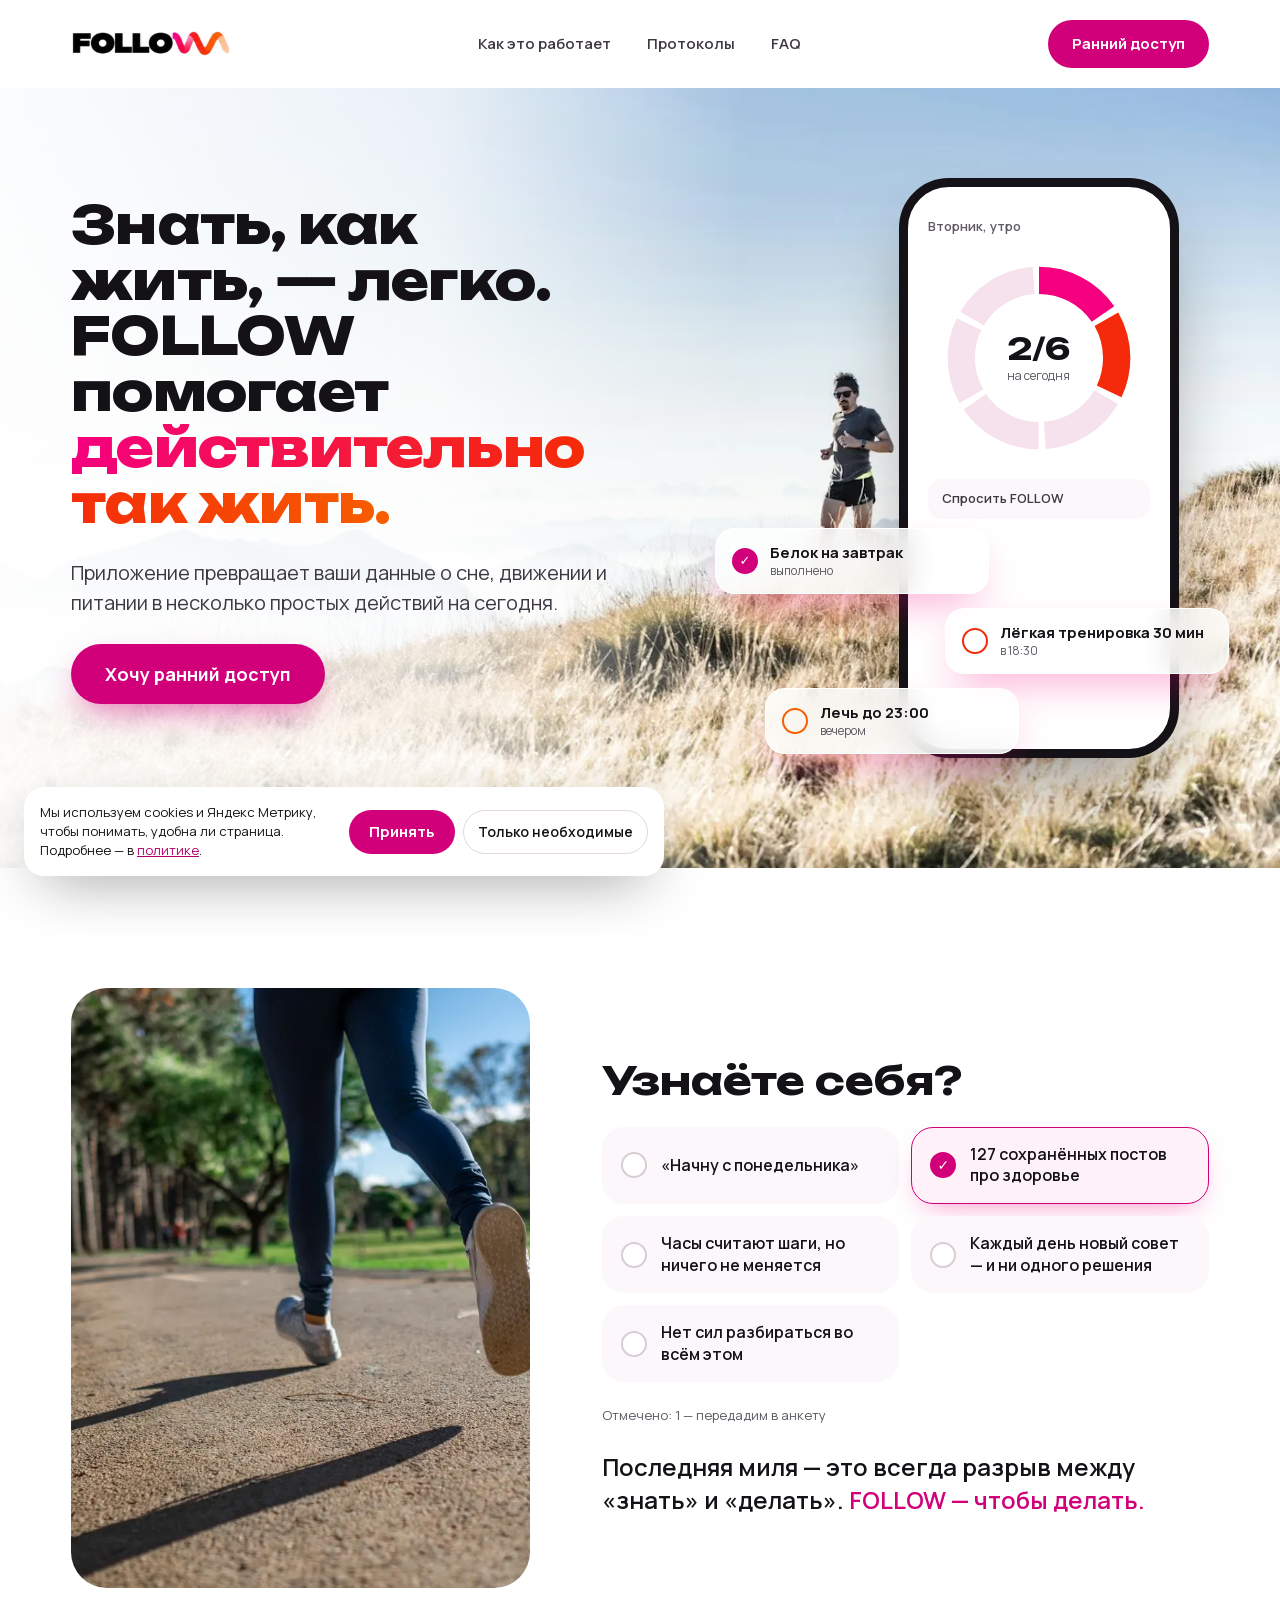
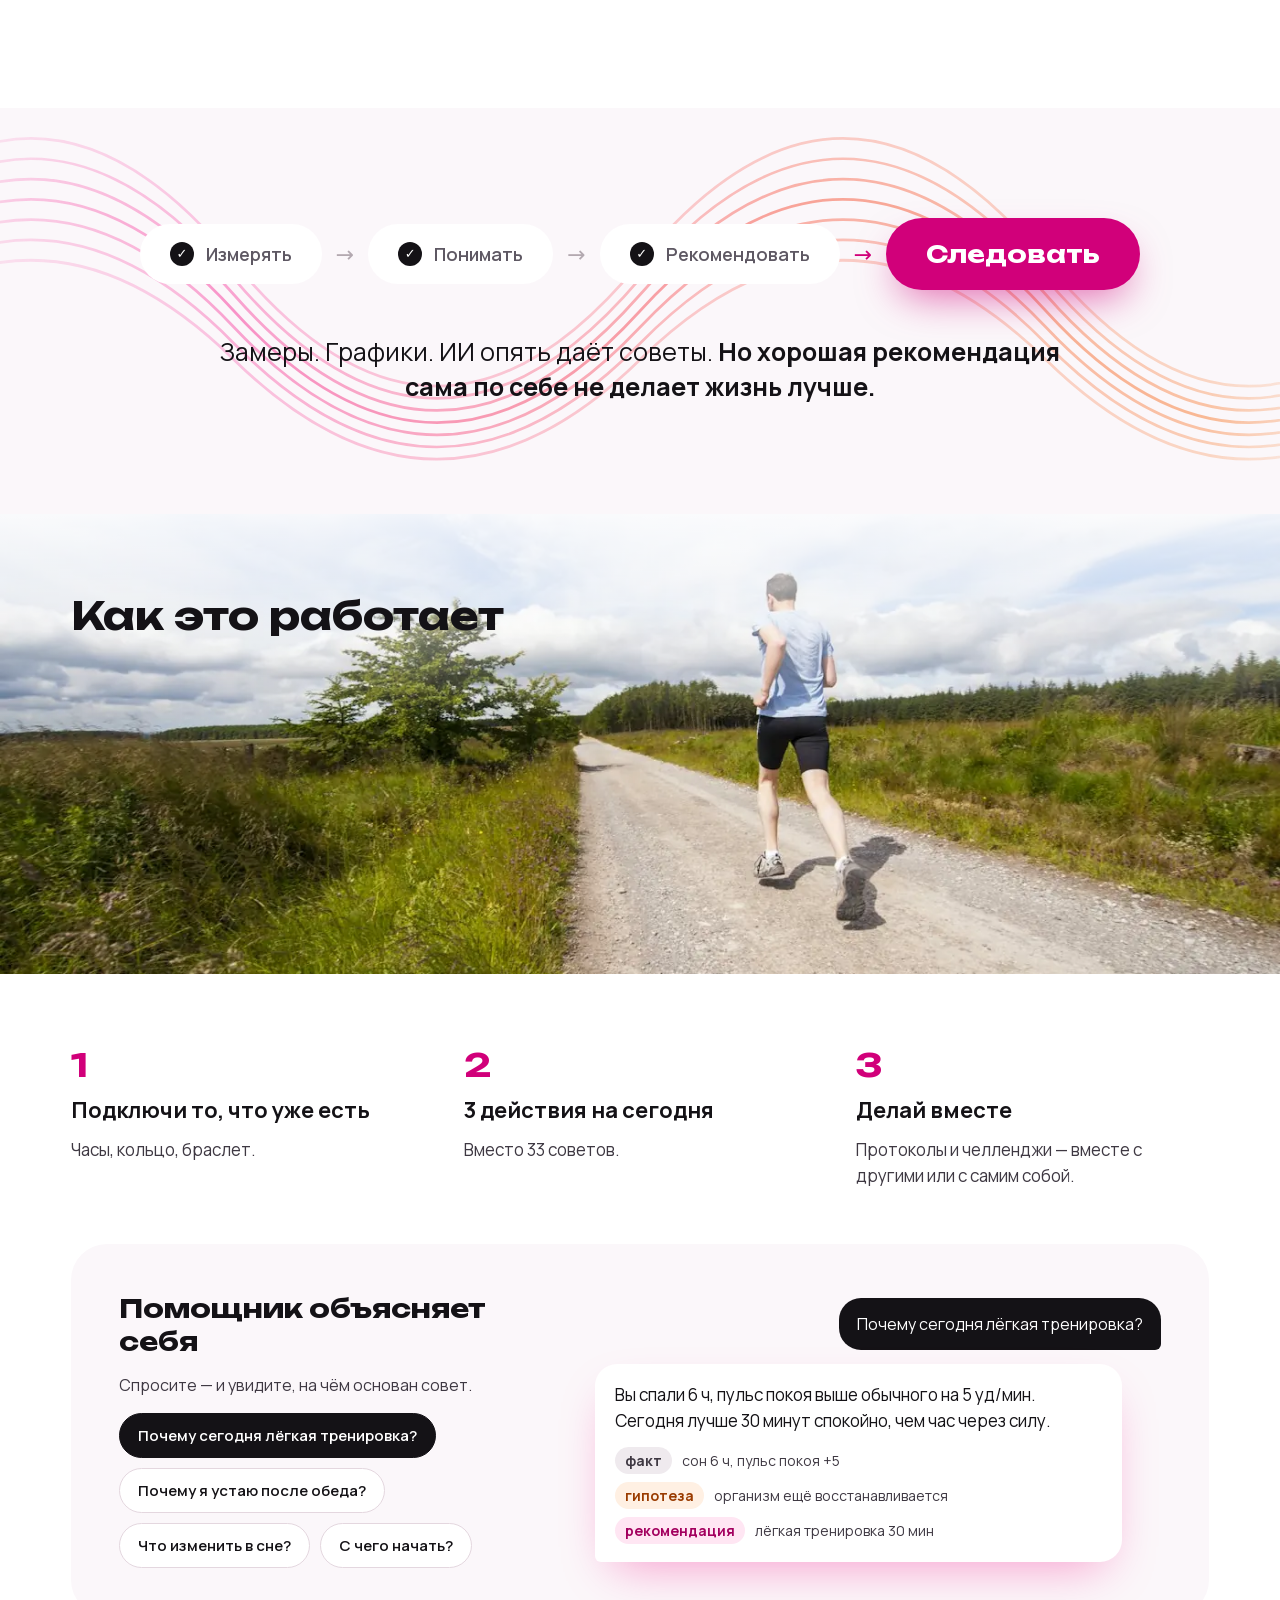
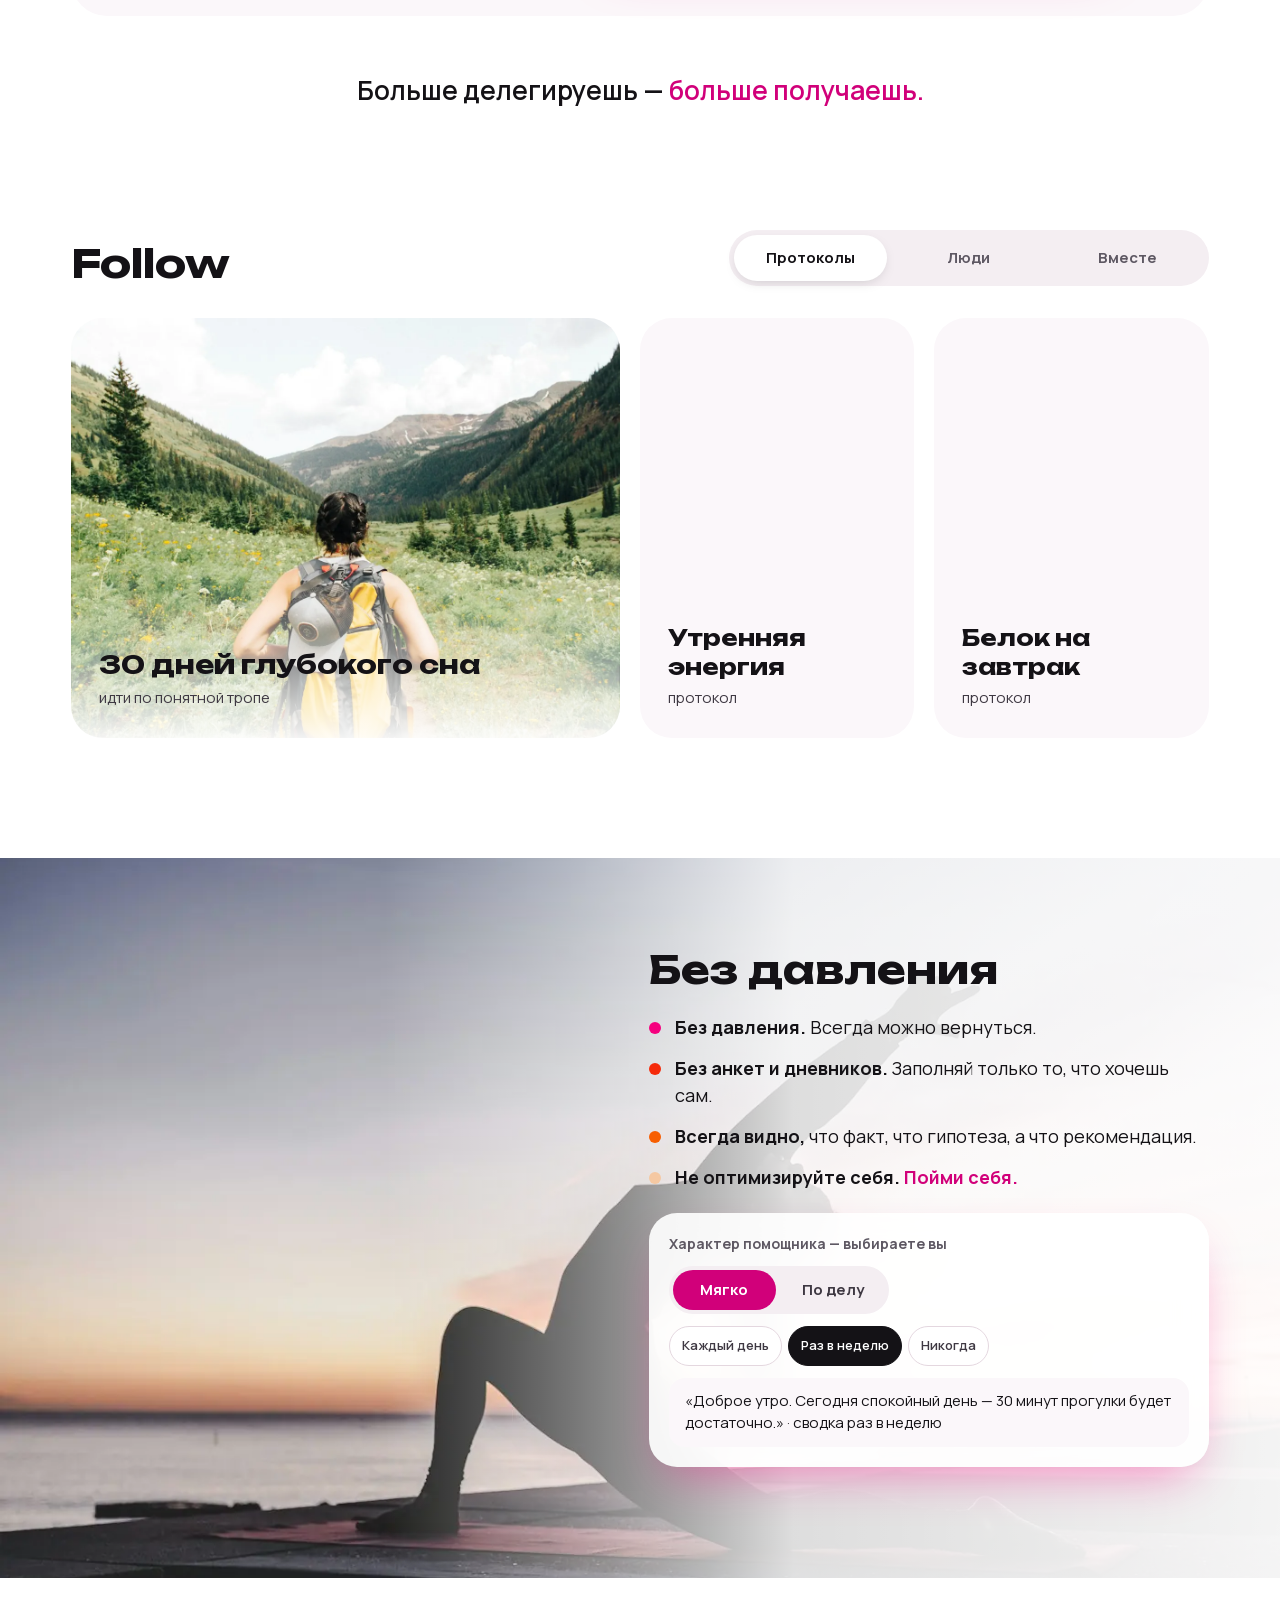
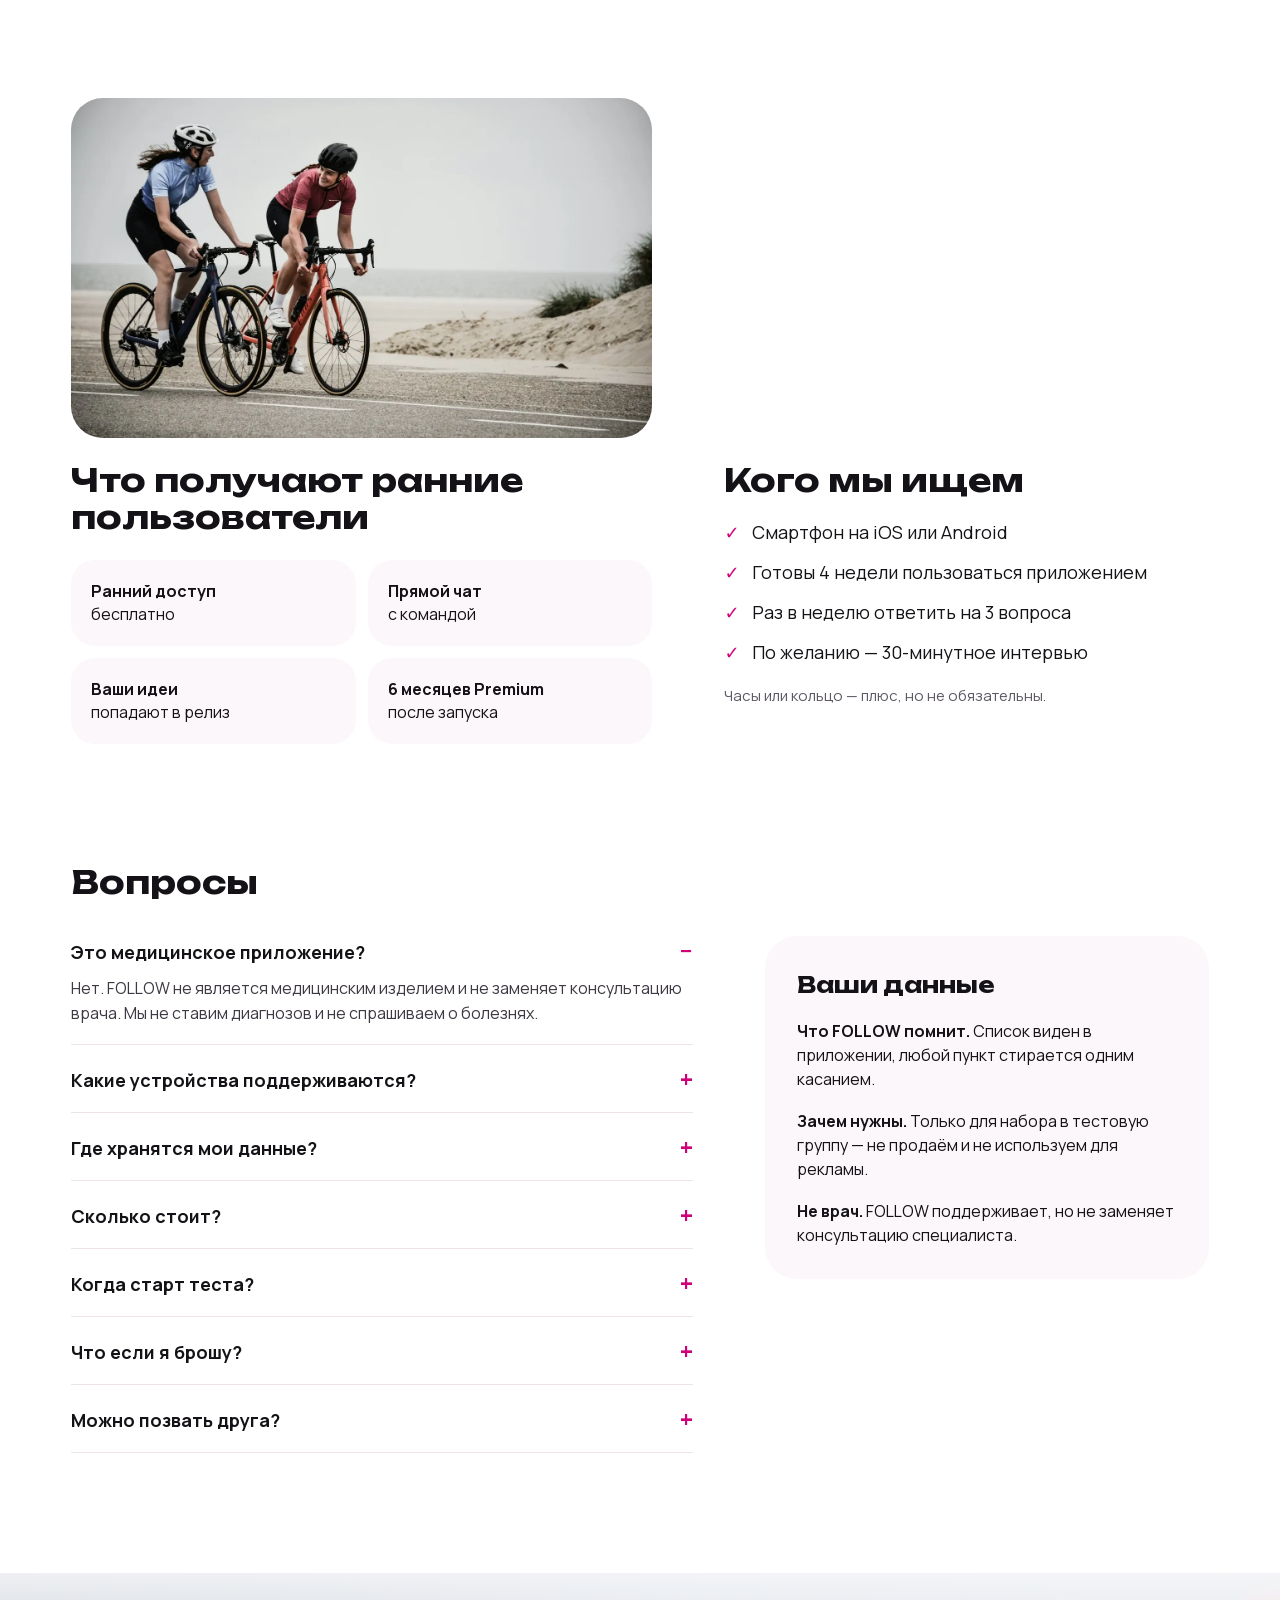
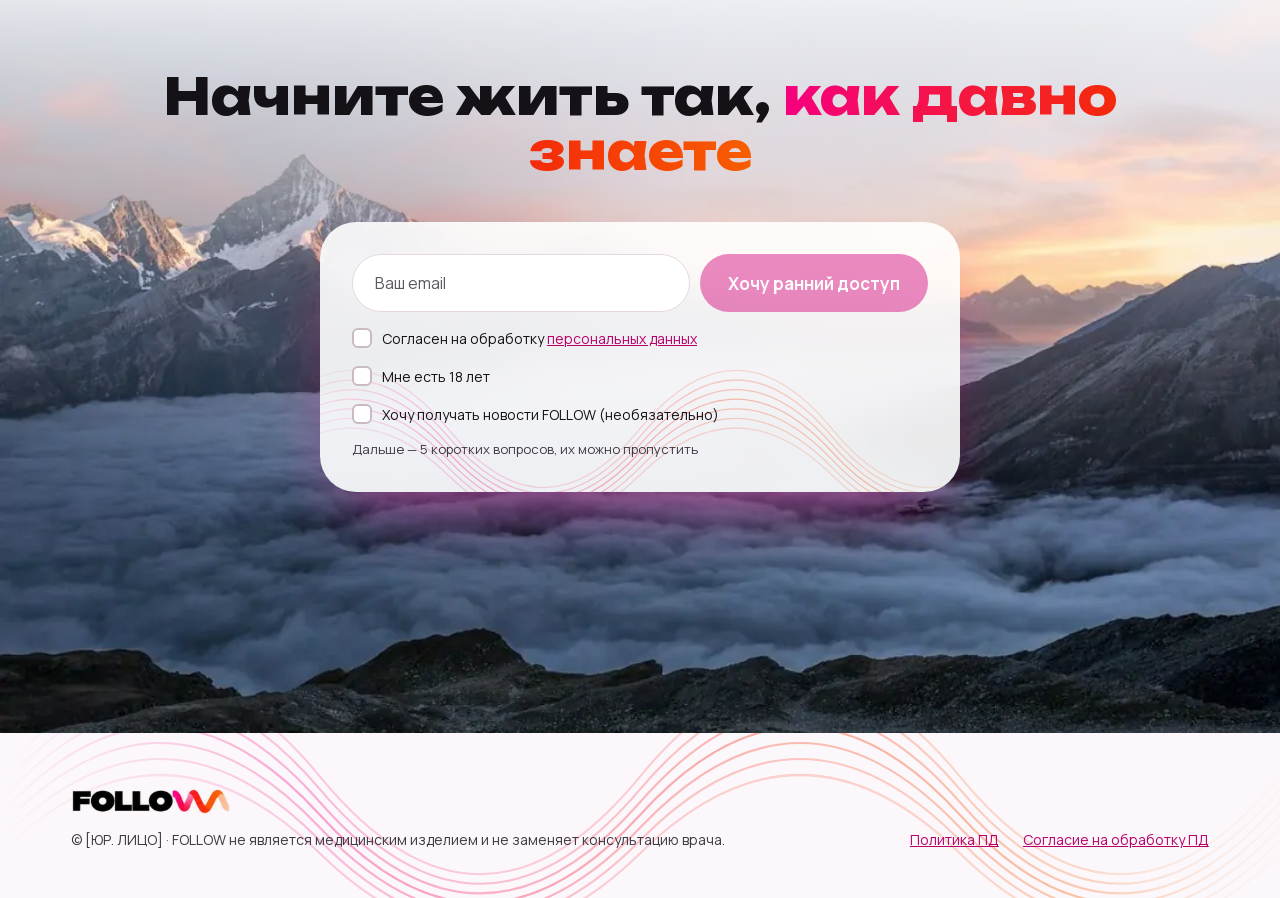
==== commit e1349897: "Use neutral data-storage wording until the API runs on servers in Russia Co-Authored-By: Claude Opus" ====
--- a/follow/index.html
+++ b/follow/index.html
@@ -282,7 +282,7 @@
           </div>
           <div class="acc" data-q="2">
             <h3><button type="button" class="acc__q" aria-expanded="false" aria-controls="faq-a2" id="faq-q2"><span>Где хранятся мои данные?</span><i aria-hidden="true">+</i></button></h3>
-            <div class="acc__a" id="faq-a2" role="region" aria-labelledby="faq-q2" hidden>На серверах в России. Что FOLLOW помнит о вас, видно в приложении — любой пункт можно стереть.</div>
+            <div class="acc__a" id="faq-a2" role="region" aria-labelledby="faq-q2" hidden>Данные защищены и используются только для набора в тестовую группу. Что FOLLOW помнит о вас, видно в приложении — любой пункт можно стереть.</div>
           </div>
           <div class="acc" data-q="3">
             <h3><button type="button" class="acc__q" aria-expanded="false" aria-controls="faq-a3" id="faq-q3"><span>Сколько стоит?</span><i aria-hidden="true">+</i></button></h3>
@@ -304,7 +304,7 @@
         <aside class="data-card" aria-label="Ваши данные">
           <div class="data-card__title">Ваши данные</div>
           <p><b>Что FOLLOW помнит.</b> Список виден в приложении, любой пункт стирается одним касанием.</p>
-          <p><b>Где хранится.</b> На серверах в России, без передачи за рубеж.</p>
+          <p><b>Зачем нужны.</b> Только для набора в тестовую группу — не продаём и не используем для рекламы.</p>
           <p><b>Не врач.</b> FOLLOW поддерживает, но не заменяет консультацию специалиста.</p>
         </aside>
       </div>
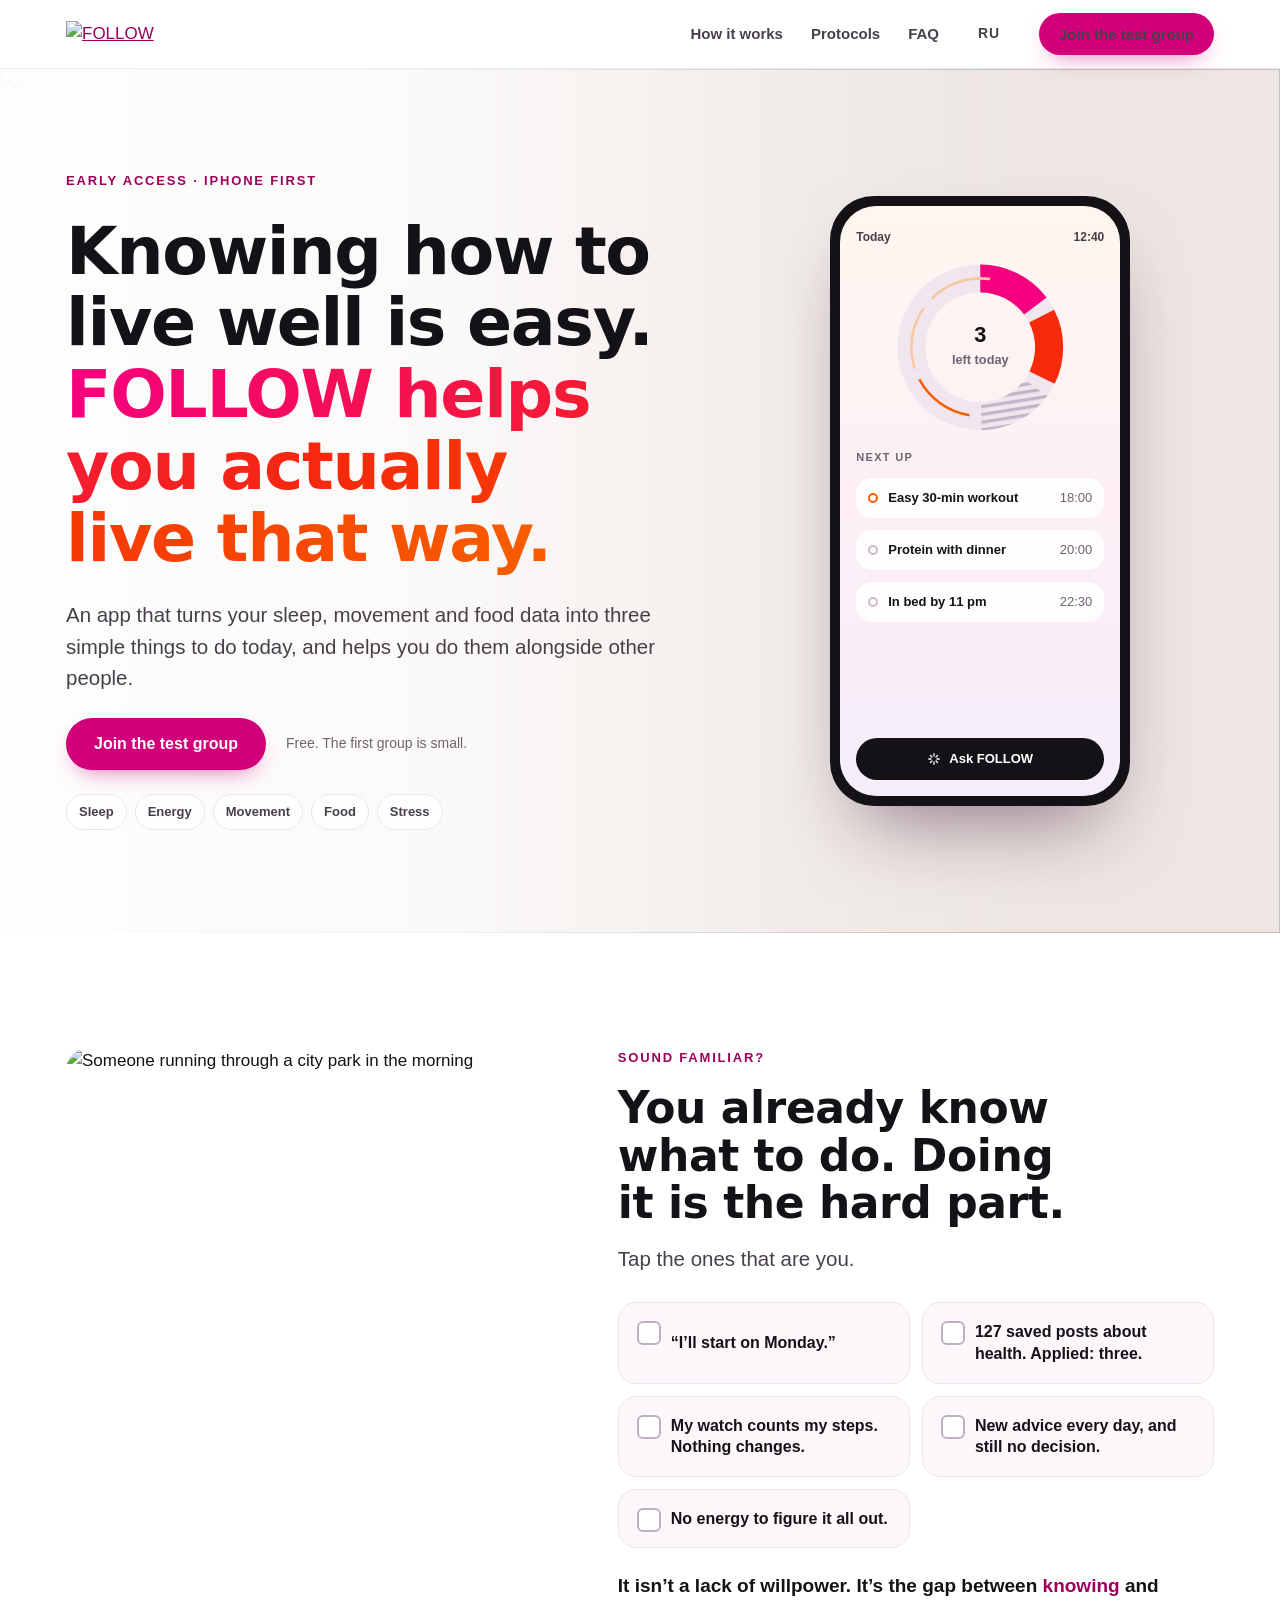
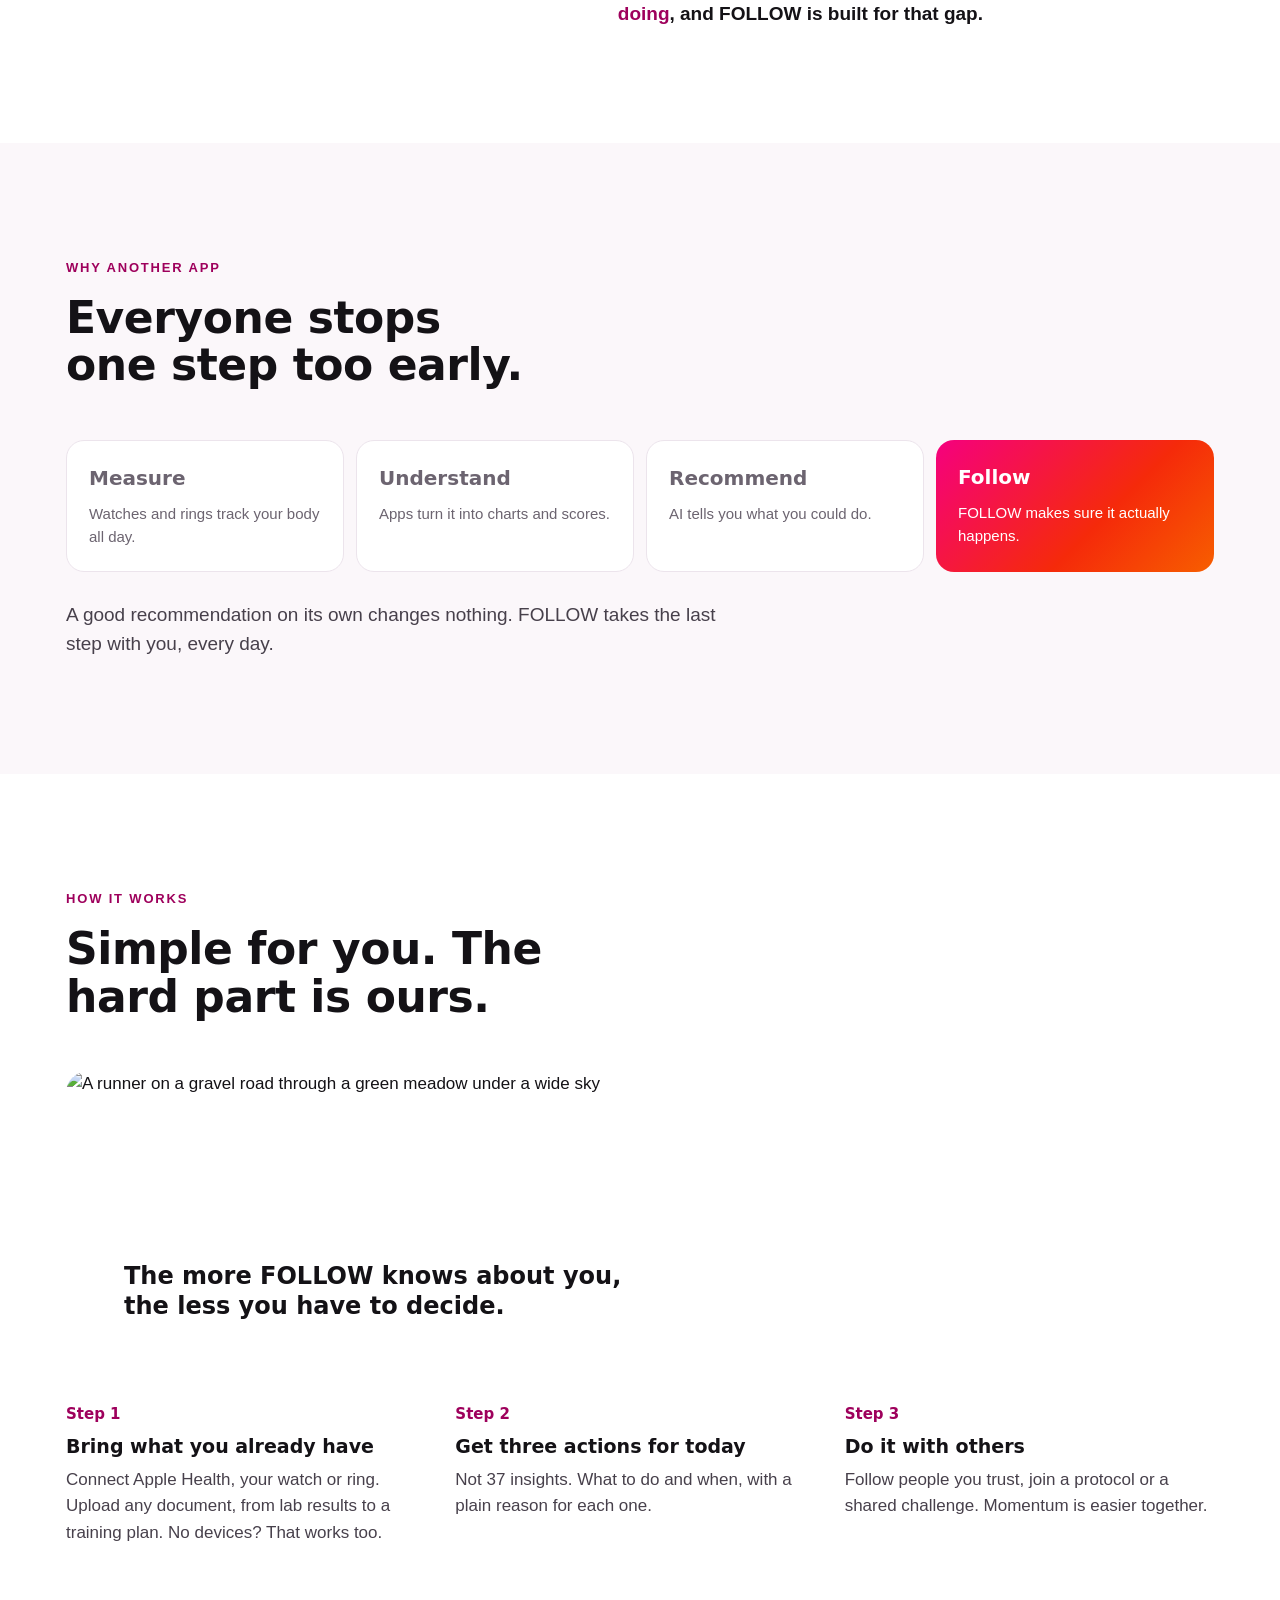
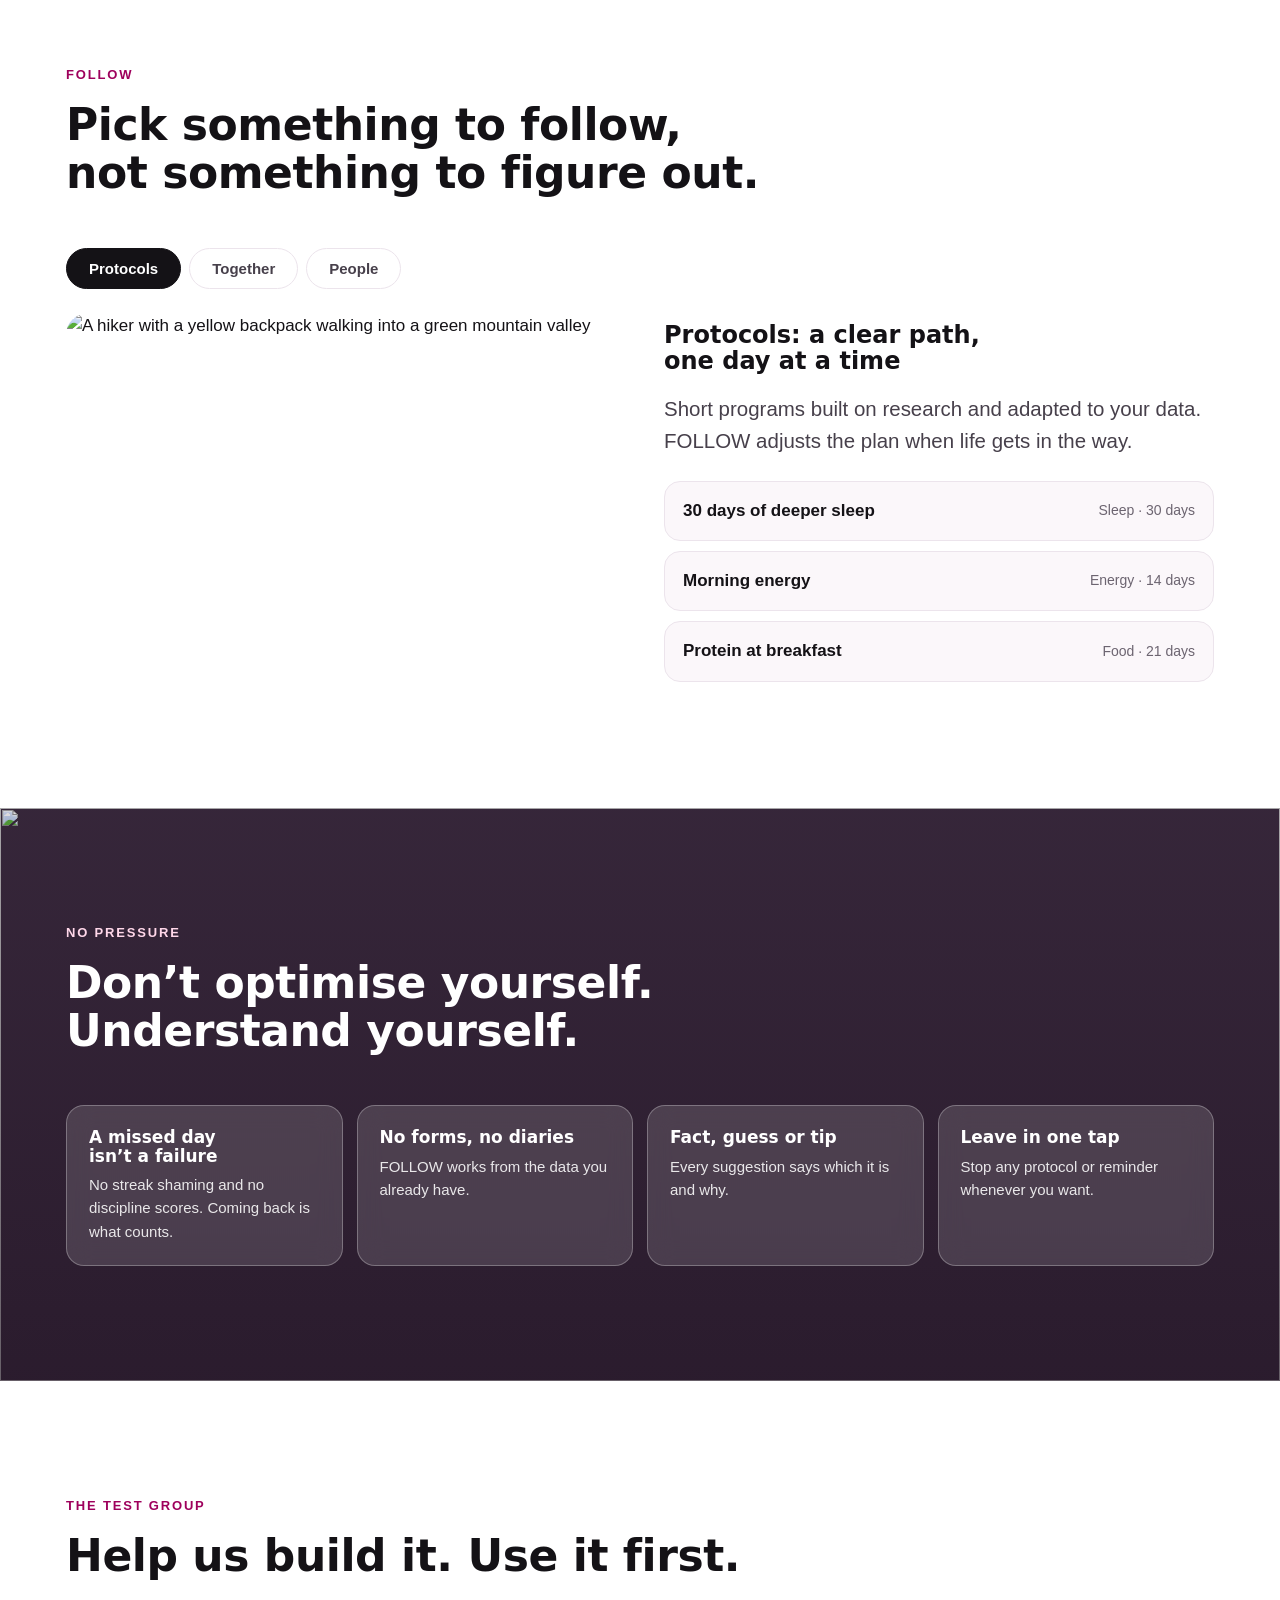
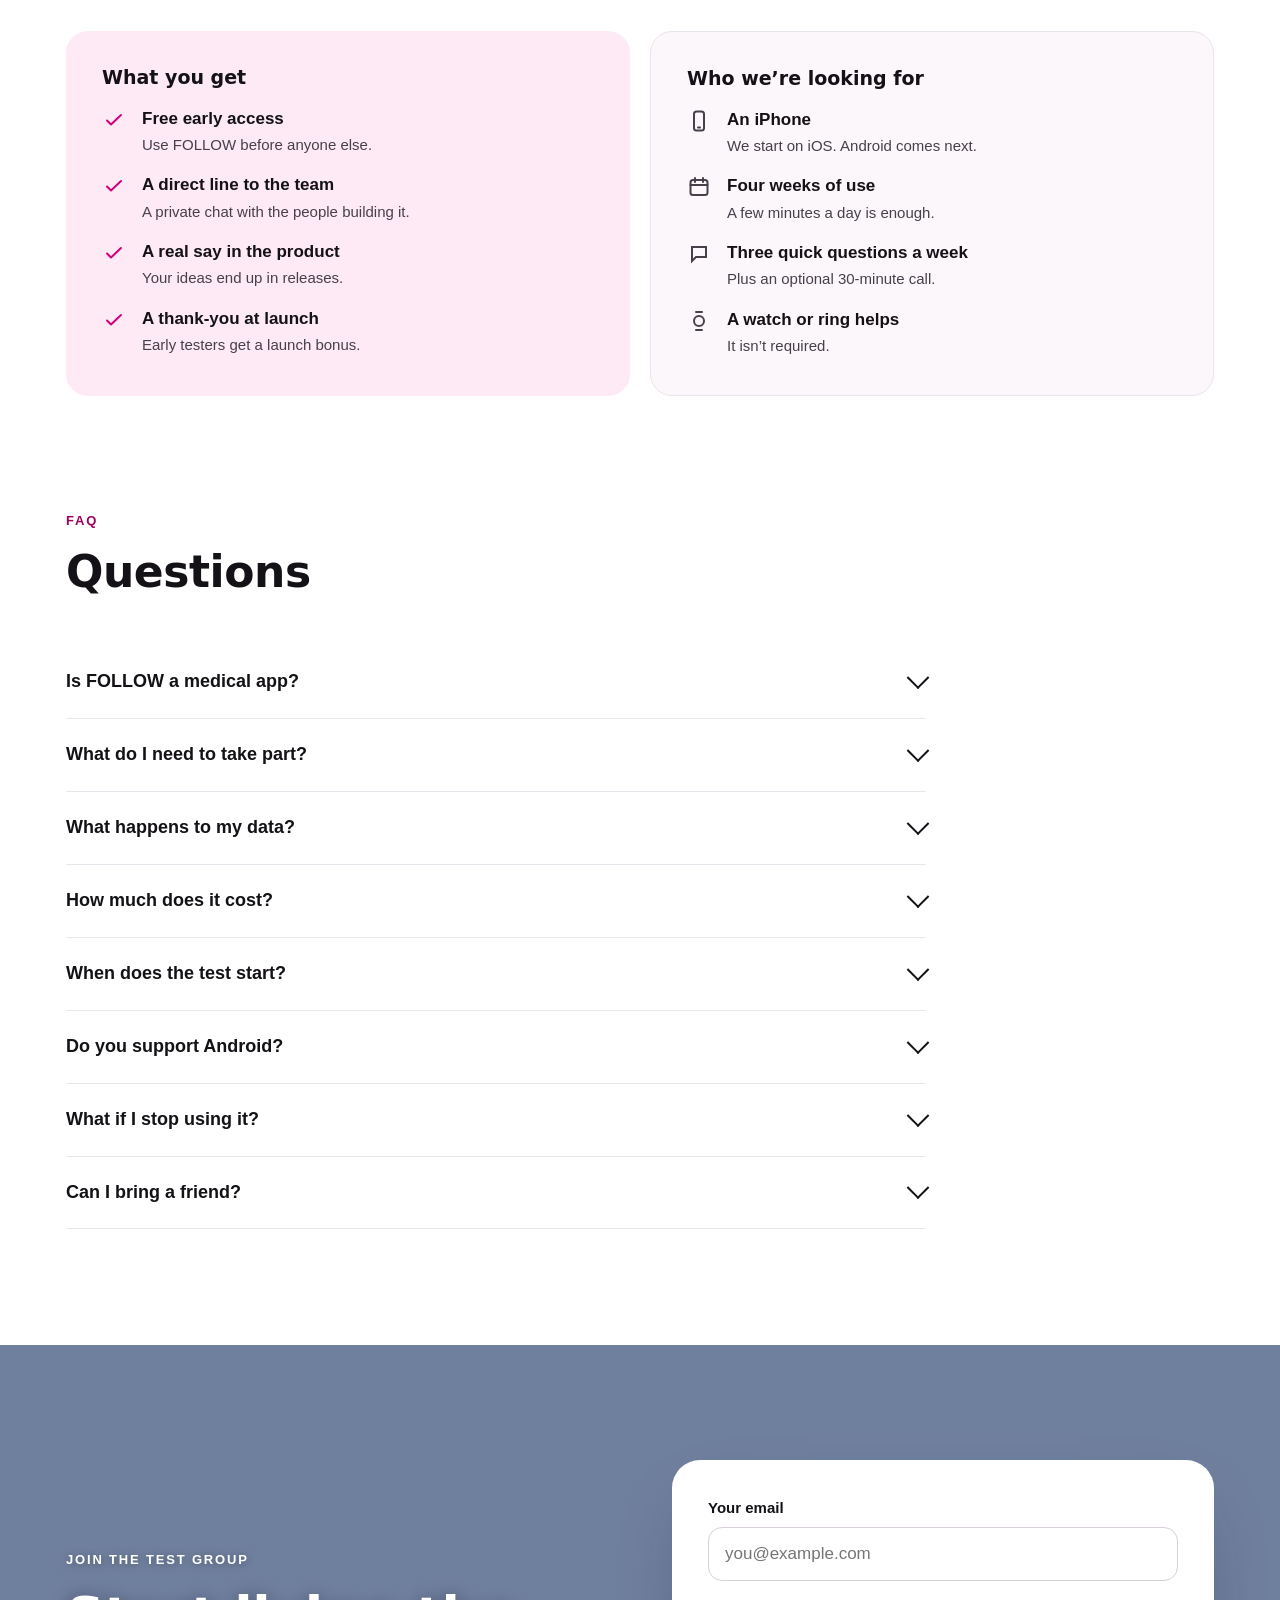
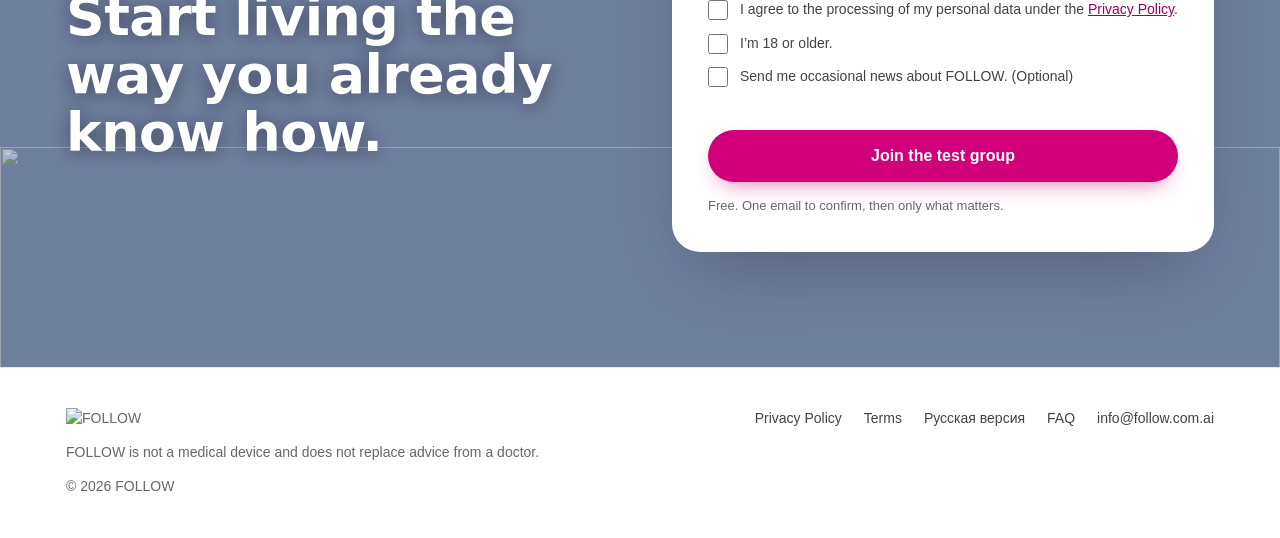
==== commit d52c8f0c: "Make English the main page and move Russian landing to /ru/ - follow/index.html: English landing, sa" ====
--- a/follow/index.html
+++ b/follow/index.html
@@ -1,396 +1,762 @@
-<!DOCTYPE html>
-<html lang="ru" class="no-js">
+<!doctype html>
+<html lang="en">
 <head>
-  <meta charset="UTF-8">
-  <meta name="viewport" content="width=device-width, initial-scale=1, viewport-fit=cover">
-  <title>FOLLOW — ранний доступ к приложению</title>
-  <meta name="description" content="FOLLOW превращает ваши данные о сне, движении и питании в несколько простых действий на сегодня. Запишитесь в первую тестовую группу — бесплатно.">
-  <meta name="theme-color" content="#FFFFFF">
-  <link rel="canonical" href="https://follow.com.ai/">
-
-  <meta property="og:type" content="website">
-  <meta property="og:locale" content="ru_RU">
-  <meta property="og:site_name" content="FOLLOW">
-  <meta property="og:url" content="https://follow.com.ai/">
-  <meta property="og:title" content="Знать, как жить, — легко. FOLLOW помогает действительно так жить.">
-  <meta property="og:description" content="Несколько простых действий на сегодня — по вашим данным о сне, движении и питании. Ранний доступ бесплатно.">
-  <meta property="og:image" content="https://follow.com.ai/assets/img/og.jpg">
-  <meta property="og:image:width" content="1200">
-  <meta property="og:image:height" content="630">
-  <meta name="twitter:card" content="summary_large_image">
-
-  <link rel="icon" href="/favicon.ico" sizes="any">
-  <link rel="icon" href="/favicon.png" type="image/png">
-  <link rel="apple-touch-icon" href="/favicon-180.png">
-
-  <link rel="preload" href="assets/fonts/unbounded-cyrillic.woff2" as="font" type="font/woff2" crossorigin>
-  <link rel="preload" href="assets/fonts/manrope-cyrillic.woff2" as="font" type="font/woff2" crossorigin>
-  <link rel="preload" href="assets/img/hill-run-800.webp" as="image" media="(max-width: 1023px)">
-  <link rel="preload" href="assets/img/hill-run-1400.webp" as="image" media="(min-width: 1024px)">
-  <link rel="stylesheet" href="css/fonts.css">
-  <link rel="stylesheet" href="css/follow.css">
-  <script>document.documentElement.className = 'js';</script>
-
-  <script src="js/config.js"></script>
-  <script src="js/tracker.js"></script>
+<meta charset="utf-8">
+<meta name="viewport" content="width=device-width, initial-scale=1, viewport-fit=cover">
+<title>FOLLOW Early Access</title>
+<meta name="claude:viewport-fit-sides" content="cover">
+<meta name="description" content="FOLLOW turns your sleep, movement and food data into a few simple things to do today, and helps you do them with others. Join the first test group.">
+<meta property="og:title" content="FOLLOW — join the first test group">
+<meta property="og:description" content="Knowing how to live well is easy. FOLLOW helps you actually live that way.">
+<meta property="og:image" content="https://follow.com.ai/assets/img/og-en.jpg">
+<meta property="og:url" content="https://follow.com.ai/">
+<link rel="canonical" href="https://follow.com.ai/">
+<link rel="alternate" hreflang="en" href="https://follow.com.ai/">
+<link rel="alternate" hreflang="ru" href="https://follow.com.ai/ru/">
+<link rel="alternate" hreflang="x-default" href="https://follow.com.ai/">
+<meta property="og:type" content="website">
+<meta name="twitter:card" content="summary_large_image">
+<link rel="icon" href="/favicon.ico" sizes="any">
+<link rel="icon" type="image/png" href="/favicon.png">
+<link rel="apple-touch-icon" href="/favicon-180.png">
+<link rel="preload" href="/assets/fonts/unbounded-latin.woff2" as="font" type="font/woff2" crossorigin>
+<link rel="preload" href="/assets/fonts/manrope-latin.woff2" as="font" type="font/woff2" crossorigin>
+<link rel="preload" href="/assets/img/hill-run-1400.webp" as="image">
+<link rel="stylesheet" href="/css/fonts.css">
+<style>
+/* Layout: full-bleed photo bands with sky left open for type; quiet white sections between; one gradient ribbon (the W) carries the brand. */
+:root{
+  --paper:#FFFFFF;
+  --mist:#FBF7FA;
+  --line:#ECE4EC;
+  --ink:#141216;
+  --ink-2:#47404B;
+  --ink-3:#6C6470;
+  --magenta:#D1007A;      /* buttons with white text (contrast) */
+  --magenta-ink:#9E005C;
+  --ribbon-1:#F5007F; --ribbon-2:#F52A0A; --ribbon-3:#F75E00; --ribbon-4:#F5C8A2;
+  --blush:#FDEAF4;
+  --lavender:#EFE9FB;
+  --dawn:#FFE9D6;
+  --ok:#1F7A4D;
+  --error:#B3261E;
+  --display:"Unbounded", "Arial Black", system-ui, sans-serif;
+  --body:"Manrope", "Helvetica Neue", Arial, system-ui, sans-serif;
+  --radius:22px;
+  --gutter-l:max(16px, env(safe-area-inset-left, 0px));
+  --gutter-r:max(16px, env(safe-area-inset-right, 0px));
+  --wrap:1180px;
+  color-scheme:light;
+}
+*{box-sizing:border-box}
+[hidden]{display:none!important}
+html{scroll-behavior:smooth}
+@media (prefers-reduced-motion: reduce){html{scroll-behavior:auto} *{animation:none!important;transition:none!important}}
+body{margin:0;background:var(--paper);color:var(--ink);font-family:var(--body);font-size:17px;line-height:1.55;-webkit-font-smoothing:antialiased;overflow-x:hidden}
+img{max-width:100%;display:block}
+a{color:var(--magenta-ink)}
+h1,h2,h3{font-family:var(--display);line-height:1.08;margin:0;text-wrap:balance;letter-spacing:-0.01em}
+h2{font-size:clamp(28px,3.6vw,44px);font-weight:700}
+h3{font-size:19px;font-weight:700;letter-spacing:0}
+p{margin:0}
+.wrap{max-width:var(--wrap);margin:0 auto;padding-left:var(--gutter-l);padding-right:var(--gutter-r)}
+.section{padding-block:clamp(64px,9vw,120px)}
+.eyebrow{font-size:13px;font-weight:700;letter-spacing:.14em;text-transform:uppercase;color:var(--magenta-ink)}
+.lede{font-size:clamp(18px,1.6vw,21px);color:var(--ink-2);max-width:60ch}
+.sec-head{display:flex;flex-direction:column;gap:16px;max-width:760px;margin-bottom:clamp(32px,4vw,56px)}
+:focus-visible{outline:3px solid var(--ribbon-3);outline-offset:3px;border-radius:8px}
+
+/* Buttons */
+.btn{display:inline-flex;align-items:center;justify-content:center;gap:10px;min-height:52px;padding:0 28px;border-radius:999px;border:0;font:700 16px/1 var(--body);text-decoration:none;cursor:pointer;transition:transform .15s ease, box-shadow .15s ease, background .15s ease}
+.btn-primary{background:var(--magenta);color:#fff;box-shadow:0 10px 24px -12px rgba(209,0,122,.7)}
+.btn-primary:hover{background:var(--magenta-ink);transform:translateY(-1px)}
+.btn-ghost{background:transparent;color:var(--ink);border:1.5px solid var(--ink)}
+.btn-ghost:hover{background:var(--ink);color:#fff}
+.btn-sm{min-height:42px;padding:0 20px;font-size:15px}
+
+/* Header */
+body::before{content:"";position:fixed;inset:0 0 auto;height:env(safe-area-inset-top,0px);z-index:60;background:rgba(255,255,255,.92)}
+.site-header{position:sticky;top:env(safe-area-inset-top,0px);z-index:50;background:rgba(255,255,255,.86);backdrop-filter:saturate(1.4) blur(14px);-webkit-backdrop-filter:saturate(1.4) blur(14px);border-bottom:1px solid rgba(236,228,236,.7)}
+.site-header .wrap{display:flex;align-items:center;justify-content:space-between;gap:24px;min-height:68px}
+.logo img{height:26px;width:auto}
+.nav{display:flex;align-items:center;gap:28px}
+.nav a{color:var(--ink-2);text-decoration:none;font-weight:600;font-size:15px}
+.nav a:hover{color:var(--ink)}
+.nav .lang{display:inline-flex;align-items:center;justify-content:center;min-width:44px;min-height:44px;border-radius:999px;font-size:14px;letter-spacing:.06em}
+.nav .lang:hover{background:var(--mist)}
+@media (max-width:860px){.nav .nav-link{display:none}.nav{gap:4px}}
+
+/* Hero */
+.hero{position:relative;overflow:hidden;background:#EDE6E2}
+.hero-photo{position:absolute;inset:0;width:100%;height:100%;object-fit:cover;object-position:62% 40%}
+.hero::after{content:"";position:absolute;inset:0;background:linear-gradient(90deg,rgba(255,255,255,.94) 0%,rgba(255,255,255,.80) 34%,rgba(255,255,255,.25) 62%,rgba(255,255,255,0) 80%)}
+.hero .wrap{position:relative;z-index:1;display:grid;grid-template-columns:minmax(0,1.15fr) minmax(0,.85fr);gap:48px;align-items:center;padding-block:clamp(56px,8vw,104px)}
+.hero h1{font-size:clamp(36px,5.2vw,68px);font-weight:800;letter-spacing:-0.02em}
+.hero h1 .ribbon-text{background:linear-gradient(90deg,var(--ribbon-1),var(--ribbon-2) 55%,var(--ribbon-3));-webkit-background-clip:text;background-clip:text;color:transparent}
+.hero-copy{display:flex;flex-direction:column;gap:24px;min-width:0}
+.hero-copy .lede{color:var(--ink-2)}
+.hero-actions{display:flex;flex-wrap:wrap;align-items:center;gap:14px 20px}
+.hero-note{font-size:14px;color:var(--ink-3)}
+.chips{display:flex;flex-wrap:wrap;gap:8px}
+.chip{font-size:13px;font-weight:600;padding:7px 12px;border-radius:999px;background:rgba(255,255,255,.85);color:var(--ink-2);border:1px solid var(--line)}
+
+/* Phone mock */
+.phone{justify-self:center;width:min(300px,100%);aspect-ratio:300/610;max-width:100%;border-radius:44px;background:#141216;padding:10px;box-shadow:0 40px 80px -30px rgba(60,20,50,.55)}
+.screen{height:100%;border-radius:36px;background:linear-gradient(180deg,#FFF6EF 0%,#FDEFF6 55%,#F4EEFB 100%);padding:22px 16px 16px;display:flex;flex-direction:column;gap:12px;overflow:hidden}
+.screen-top{display:flex;justify-content:space-between;align-items:center;font-size:12px;font-weight:700;color:var(--ink-2)}
+.dial{align-self:center;width:72%;height:auto}
+.today-label{font-size:11px;font-weight:700;letter-spacing:.12em;text-transform:uppercase;color:var(--ink-3)}
+.task{display:flex;align-items:center;gap:10px;background:rgba(255,255,255,.9);border-radius:16px;padding:10px 12px;font-size:13px;font-weight:600}
+.task time{margin-left:auto;font-weight:500;color:var(--ink-3);font-variant-numeric:tabular-nums}
+.task .dot{width:10px;height:10px;border-radius:50%;flex:none}
+.task.done .dot{background:var(--ribbon-1)}
+.task.next .dot{border:2px solid var(--ribbon-3)}
+.task.later .dot{border:2px solid #C9BCCB}
+.ask{margin-top:auto;display:flex;align-items:center;justify-content:center;gap:8px;background:var(--ink);color:#fff;border-radius:999px;padding:11px;font-size:13px;font-weight:700}
+
+/* Sound familiar */
+.familiar{display:grid;grid-template-columns:minmax(0,.9fr) minmax(0,1.1fr);gap:clamp(28px,5vw,64px);align-items:stretch}
+.photo-card{border-radius:var(--radius);overflow:hidden;min-height:360px;position:relative}
+.photo-card img{width:100%;height:100%;object-fit:cover;position:absolute;inset:0}
+.cards{display:grid;grid-template-columns:repeat(2,minmax(0,1fr));gap:12px;margin-top:28px}
+.pick{appearance:none;text-align:left;font:600 16px/1.35 var(--body);color:var(--ink);background:var(--mist);border:1.5px solid var(--line);border-radius:18px;padding:18px 18px 18px 52px;position:relative;cursor:pointer;transition:border-color .15s, background .15s}
+.pick::before{content:"";position:absolute;left:18px;top:18px;width:20px;height:20px;border-radius:6px;border:2px solid #BDB2BF;background:#fff}
+.pick[aria-pressed="true"]{background:var(--blush);border-color:var(--ribbon-1)}
+.pick[aria-pressed="true"]::before{background:var(--magenta) url("data:image/svg+xml,%3Csvg xmlns='http://www.w3.org/2000/svg' viewBox='0 0 20 20'%3E%3Cpath d='M5 10.5l3.2 3L15 6.5' fill='none' stroke='white' stroke-width='2.4' stroke-linecap='round' stroke-linejoin='round'/%3E%3C/svg%3E") center/16px no-repeat;border-color:var(--magenta)}
+.pick:hover{border-color:#D9C3D4}
+.verdict{margin-top:24px;font-size:19px;font-weight:600;line-height:1.45}
+.verdict strong{color:var(--magenta-ink)}
+
+/* Insight */
+.insight{background:var(--mist)}
+.chain{display:grid;grid-template-columns:repeat(4,minmax(0,1fr));gap:12px;align-items:stretch;counter-reset:step}
+.link{border-radius:18px;padding:22px;background:#fff;border:1px solid var(--line);display:flex;flex-direction:column;gap:8px;position:relative}
+.link .k{font-family:var(--display);font-weight:700;font-size:20px;color:var(--ink-3)}
+.link p{font-size:15px;color:var(--ink-3)}
+.link.follow{background:linear-gradient(135deg,var(--ribbon-1),var(--ribbon-2) 60%,var(--ribbon-3));border:0;color:#fff}
+.link.follow .k,.link.follow p{color:#fff}
+.chain-note{margin-top:28px;font-size:19px;max-width:62ch;color:var(--ink-2)}
+
+/* How it works */
+.how-band{position:relative;border-radius:var(--radius);overflow:hidden;min-height:300px;margin-bottom:28px}
+.how-band img{position:absolute;inset:0;width:100%;height:100%;object-fit:cover;object-position:center 35%}
+.how-band .quote{position:absolute;left:clamp(16px,3vw,36px);bottom:clamp(16px,3vw,32px);right:clamp(16px,3vw,36px);max-width:560px;background:rgba(255,255,255,.88);backdrop-filter:blur(8px);-webkit-backdrop-filter:blur(8px);border-radius:18px;padding:18px 22px;font-family:var(--display);font-weight:700;font-size:clamp(18px,2vw,24px);line-height:1.25}
+.steps{display:grid;grid-template-columns:repeat(3,minmax(0,1fr));gap:20px;list-style:none;margin:0;padding:0}
+.steps li{display:flex;flex-direction:column;gap:10px;padding:4px 0}
+.steps .n{font-family:var(--display);font-weight:800;font-size:15px;color:var(--magenta-ink)}
+.steps p{color:var(--ink-2)}
+
+/* Follow tabs */
+.tabs{display:flex;flex-wrap:wrap;gap:8px;margin-bottom:24px}
+.tab{appearance:none;border:1.5px solid var(--line);background:#fff;border-radius:999px;padding:12px 22px;font:700 15px/1 var(--body);color:var(--ink-2);cursor:pointer}
+.tab[aria-selected="true"]{background:var(--ink);border-color:var(--ink);color:#fff}
+.panel{display:grid;grid-template-columns:minmax(0,1fr) minmax(0,1fr);gap:clamp(24px,4vw,48px);align-items:center}
+.panel .photo-card{min-height:380px}
+.panel-copy{display:flex;flex-direction:column;gap:18px;min-width:0}
+.protos{display:flex;flex-direction:column;gap:10px;margin-top:6px}
+.proto{display:flex;align-items:center;justify-content:space-between;gap:16px;padding:16px 18px;border-radius:16px;background:var(--mist);border:1px solid var(--line)}
+.proto b{font-weight:700}
+.proto span{font-size:14px;color:var(--ink-3);text-align:right}
+
+/* No pressure */
+.calm{position:relative;overflow:hidden;color:#fff;background:#3A2A3E}
+.calm img{position:absolute;inset:0;width:100%;height:100%;object-fit:cover;object-position:center 60%}
+.calm::after{content:"";position:absolute;inset:0;background:linear-gradient(180deg,rgba(30,16,32,.15),rgba(30,16,32,.55))}
+.calm .wrap{position:relative;z-index:1}
+.calm .eyebrow{color:#FFD7E9}
+.calm h2{color:#fff}
+.principles{display:grid;grid-template-columns:repeat(4,minmax(0,1fr));gap:14px;margin-top:40px}
+.principle{background:rgba(255,255,255,.14);backdrop-filter:blur(12px);-webkit-backdrop-filter:blur(12px);border:1px solid rgba(255,255,255,.28);border-radius:18px;padding:22px;display:flex;flex-direction:column;gap:8px}
+.principle h3{font-size:17px;color:#fff}
+.principle p{font-size:15px;color:rgba(255,255,255,.88)}
+
+/* Testers + who */
+.duo{display:grid;grid-template-columns:repeat(2,minmax(0,1fr));gap:20px}
+.box{border-radius:var(--radius);padding:clamp(24px,3vw,36px);display:flex;flex-direction:column;gap:18px}
+.box.get{background:var(--blush)}
+.box.who{background:var(--mist);border:1px solid var(--line)}
+.box ul{list-style:none;margin:0;padding:0;display:flex;flex-direction:column;gap:14px}
+.box li{display:grid;grid-template-columns:28px minmax(0,1fr);gap:12px;align-items:start}
+.box li svg{margin-top:2px}
+.box li b{display:block}
+.box li span{color:var(--ink-2);font-size:15px}
+
+/* FAQ */
+.faq{max-width:860px}
+.faq details{border-bottom:1px solid var(--line)}
+.faq summary{list-style:none;cursor:pointer;display:flex;justify-content:space-between;gap:20px;align-items:center;padding:22px 0;font-weight:700;font-size:18px}
+.faq summary::-webkit-details-marker{display:none}
+.faq summary::after{content:"";flex:none;width:14px;height:14px;border-right:2px solid var(--ink);border-bottom:2px solid var(--ink);transform:rotate(45deg) translate(-3px,-3px);transition:transform .2s}
+.faq details[open] summary::after{transform:rotate(-135deg) translate(-3px,-3px)}
+.faq details p{padding:0 0 22px;color:var(--ink-2);max-width:68ch}
+
+/* Join */
+.join{position:relative;overflow:hidden;background:#6F7F9E}
+.join-bg{position:absolute;inset:0;width:100%;height:100%;object-fit:cover}
+.join .waves{position:absolute;left:0;right:0;bottom:-40px;width:100%;height:260px;object-fit:cover;opacity:.55;pointer-events:none}
+.join .wrap{position:relative;z-index:1;display:grid;grid-template-columns:minmax(0,1fr) minmax(0,1fr);gap:clamp(28px,5vw,64px);align-items:center}
+.join-copy{display:flex;flex-direction:column;gap:18px;min-width:0}
+.join-copy h2{font-size:clamp(30px,4.2vw,54px);font-weight:800}
+.form-card{background:#fff;border-radius:28px;padding:clamp(22px,3vw,36px);box-shadow:0 30px 70px -30px rgba(40,30,60,.45);min-width:0}
+.field{display:flex;flex-direction:column;gap:8px}
+.field label{font-weight:700;font-size:15px}
+.input{width:100%;min-height:54px;border-radius:14px;border:1.5px solid #D9CFDA;padding:0 16px;font:500 17px var(--body);color:var(--ink);background:#fff}
+.input:focus{outline:none;border-color:var(--magenta);box-shadow:0 0 0 4px rgba(209,0,122,.15)}
+.input[aria-invalid="true"]{border-color:var(--error)}
+.checks{display:flex;flex-direction:column;gap:12px;margin:18px 0 22px}
+.check{display:grid;grid-template-columns:22px minmax(0,1fr);gap:10px;align-items:start;font-size:14px;color:var(--ink-2);cursor:pointer}
+.check input{width:20px;height:20px;margin:1px 0 0;accent-color:var(--magenta)}
+.err{color:var(--error);font-size:14px;font-weight:600;min-height:20px}
+.form-card .btn{width:100%}
+.fine{font-size:13px;color:var(--ink-3);margin-top:14px}
+.progress{display:flex;justify-content:space-between;align-items:center;margin-bottom:16px;font-size:13px;font-weight:700;color:var(--ink-3);letter-spacing:.06em;text-transform:uppercase}
+.bar{height:6px;border-radius:6px;background:var(--line);overflow:hidden;margin-bottom:22px}
+.bar i{display:block;height:100%;background:linear-gradient(90deg,var(--ribbon-1),var(--ribbon-3));transition:width .3s}
+.q legend{font-family:var(--display);font-weight:700;font-size:20px;line-height:1.25;margin-bottom:6px;padding:0}
+.q fieldset{border:0;margin:0;padding:0;min-width:0}
+.q .hint{font-size:14px;color:var(--ink-3);margin-bottom:16px}
+.opts{display:flex;flex-wrap:wrap;gap:8px}
+.opt{position:relative}
+.opt input{position:absolute;opacity:0;inset:0;width:100%;height:100%;margin:0;cursor:pointer}
+.opt span{display:inline-flex;align-items:center;min-height:44px;padding:0 16px;border-radius:999px;border:1.5px solid #D9CFDA;font-weight:600;font-size:15px;background:#fff}
+.opt input:checked + span{background:var(--blush);border-color:var(--magenta);color:var(--magenta-ink)}
+.opt input:focus-visible + span{outline:3px solid var(--ribbon-3);outline-offset:2px}
+.q-actions{display:flex;gap:10px;margin-top:24px}
+.q-actions .btn{flex:1}
+.linkbtn{background:none;border:0;color:var(--ink-3);font:600 15px var(--body);text-decoration:underline;cursor:pointer;padding:8px}
+.done-mark{width:56px;height:56px;border-radius:50%;background:linear-gradient(135deg,var(--ribbon-1),var(--ribbon-3));display:grid;place-items:center;margin-bottom:18px}
+.share{display:flex;gap:8px;margin-top:16px}
+.share input{flex:1;min-width:0;min-height:48px;border-radius:12px;border:1.5px solid #D9CFDA;padding:0 12px;font:500 14px var(--body);color:var(--ink-2);background:var(--mist)}
+.notice{font-size:13px;color:var(--ink-3);background:var(--mist);border-radius:12px;padding:10px 12px;margin-top:14px}
+
+/* Footer */
+.site-footer{border-top:1px solid var(--line);padding-block:40px;font-size:14px;color:var(--ink-3)}
+.site-footer .wrap{display:flex;flex-wrap:wrap;justify-content:space-between;gap:20px 40px;align-items:flex-start}
+.site-footer nav{display:flex;flex-wrap:wrap;gap:8px 22px}
+.site-footer a{color:var(--ink-2);text-decoration:none}
+.site-footer a:hover{text-decoration:underline}
+.disclaimer{max-width:560px}
+
+/* Mobile sticky CTA */
+.sticky-cta{position:fixed;left:0;right:0;bottom:0;z-index:40;padding:12px var(--gutter-r) calc(12px + env(safe-area-inset-bottom,0px)) var(--gutter-l);background:rgba(255,255,255,.94);backdrop-filter:blur(12px);-webkit-backdrop-filter:blur(12px);border-top:1px solid var(--line);transform:translateY(110%);transition:transform .25s}
+.sticky-cta.show{transform:none}
+.sticky-cta .btn{width:100%}
+@media (min-width:861px){.sticky-cta{display:none}}
+
+/* Responsive */
+@media (max-width:960px){
+  .hero .wrap{grid-template-columns:minmax(0,1fr)}
+  .hero::after{background:linear-gradient(180deg,rgba(255,255,255,.95) 0%,rgba(255,255,255,.82) 55%,rgba(255,255,255,.35) 100%)}
+  .phone{width:min(270px,80%)}
+  .familiar,.panel,.join .wrap,.duo{grid-template-columns:minmax(0,1fr)}
+  .photo-card{min-height:280px}
+  .chain{grid-template-columns:repeat(2,minmax(0,1fr))}
+  .principles{grid-template-columns:repeat(2,minmax(0,1fr))}
+  .steps{grid-template-columns:minmax(0,1fr)}
+}
+@media (max-width:560px){
+  body{font-size:16px}
+  .cards{grid-template-columns:minmax(0,1fr)}
+  .chain,.principles{grid-template-columns:minmax(0,1fr)}
+  .panel .photo-card{min-height:240px}
+  .join-bg{object-position:center}
+  .site-footer{padding-bottom:110px}
+}
+</style>
 </head>
 <body>
 
-  <!-- 1. Шапка -->
-  <header class="header" data-block="1">
-    <div class="wrap header__inner">
-      <a href="#top" class="logo" aria-label="FOLLOW — наверх">
-        <picture>
-          <source srcset="assets/img/logo.webp" type="image/webp">
-          <img src="assets/img/logo.png" alt="FOLLOW" width="480" height="80">
-        </picture>
-      </a>
-      <nav class="nav" aria-label="Разделы">
-        <a href="#how" data-nav="how">Как это работает</a>
-        <a href="#follow" data-nav="protocols">Протоколы</a>
-        <a href="#faq" data-nav="faq">FAQ</a>
-      </nav>
-      <a href="#signup" class="btn btn--header" data-cta="1" data-placement="header">Ранний доступ</a>
-    </div>
-  </header>
-
-  <main id="top">
-
-    <!-- 2. Hero -->
-    <section class="hero" data-block="2" aria-labelledby="hero-title">
-      <div class="wrap hero__inner">
-        <div class="hero__text">
-          <h1 id="hero-title" class="h1">Знать, как жить,&nbsp;— легко. FOLLOW помогает <span class="grad">действительно так жить.</span></h1>
-          <p class="hero__sub">Приложение превращает ваши данные о сне, движении и питании в несколько простых действий на сегодня.</p>
-          <a href="#signup" class="btn btn--hero" data-cta="2" data-placement="hero">Хочу ранний доступ</a>
+<header class="site-header">
+  <div class="wrap">
+    <a class="logo" href="#top" aria-label="FOLLOW home"><img src="/assets/img/logo.webp" alt="FOLLOW" width="480" height="80"></a>
+    <nav class="nav" aria-label="Main">
+      <a class="nav-link" href="#how">How it works</a>
+      <a class="nav-link" href="#follow">Protocols</a>
+      <a class="nav-link" href="#faq">FAQ</a>
+      <a class="lang" href="/ru/" hreflang="ru" lang="ru" aria-label="Русская версия">RU</a>
+      <a class="btn btn-primary btn-sm" href="#join" data-cta="header">Join the test group</a>
+    </nav>
+  </div>
+</header>
+
+<main id="top">
+
+<!-- 2 · Hero -->
+<section class="hero" aria-labelledby="hero-title">
+  <img class="hero-photo" src="/assets/img/hill-run-1400.webp" alt="" fetchpriority="high">
+  <div class="wrap">
+    <div class="hero-copy">
+      <span class="eyebrow">Early access · iPhone first</span>
+      <h1 id="hero-title">Knowing how to live well is easy. <span class="ribbon-text">FOLLOW helps you actually live that way.</span></h1>
+      <p class="lede">An app that turns your sleep, movement and food data into three simple things to do today, and helps you do them alongside other people.</p>
+      <div class="hero-actions">
+        <a class="btn btn-primary" href="#join" data-cta="hero">Join the test group</a>
+        <span class="hero-note">Free. The first group is small.</span>
+      </div>
+      <div class="chips" aria-label="What FOLLOW is about">
+        <span class="chip">Sleep</span><span class="chip">Energy</span><span class="chip">Movement</span><span class="chip">Food</span><span class="chip">Stress</span>
+      </div>
+    </div>
+
+    <div class="phone" role="img" aria-label="FOLLOW home screen: a dial of today's tasks with three actions listed">
+      <div class="screen">
+        <div class="screen-top"><span>Today</span><span>12:40</span></div>
+        <svg class="dial" viewBox="0 0 140 140" aria-hidden="true">
+          <defs><pattern id="hatch" width="6" height="6" patternUnits="userSpaceOnUse" patternTransform="rotate(45)"><rect width="2.5" height="6" fill="#C2B4C6"></rect></pattern></defs>
+          <circle cx="70" cy="70" r="54" fill="none" stroke="#F1E6EE" stroke-width="22"></circle>
+          <circle cx="70" cy="70" r="54" fill="none" stroke="#F5007F" stroke-width="22" stroke-dasharray="50 290" transform="rotate(-90 70 70)"></circle>
+          <circle cx="70" cy="70" r="54" fill="none" stroke="#F52A0A" stroke-width="22" stroke-dasharray="50 290" transform="rotate(-27 70 70)"></circle>
+          <circle cx="70" cy="70" r="54" fill="none" stroke="url(#hatch)" stroke-width="22" stroke-dasharray="50 290" transform="rotate(36 70 70)"></circle>
+          <circle cx="70" cy="70" r="54" fill="none" stroke="#F75E00" stroke-width="2" stroke-dasharray="50 290" transform="rotate(99 70 70)"></circle>
+          <circle cx="70" cy="70" r="54" fill="none" stroke="#F5C8A2" stroke-width="2" stroke-dasharray="50 290" transform="rotate(162 70 70)"></circle>
+          <circle cx="70" cy="70" r="54" fill="none" stroke="#F5C8A2" stroke-width="2" stroke-dasharray="50 290" transform="rotate(225 70 70)"></circle>
+          <text x="70" y="66" text-anchor="middle" font-family="Unbounded, sans-serif" font-weight="700" font-size="17" fill="#141216">3</text>
+          <text x="70" y="83" text-anchor="middle" font-family="Manrope, sans-serif" font-weight="600" font-size="10" fill="#6C6470">left today</text>
+        </svg>
+        <div class="today-label">Next up</div>
+        <div class="task next"><span class="dot"></span>Easy 30-min workout<time>18:00</time></div>
+        <div class="task later"><span class="dot"></span>Protein with dinner<time>20:00</time></div>
+        <div class="task later"><span class="dot"></span>In bed by 11 pm<time>22:30</time></div>
+        <div class="ask">
+          <svg width="14" height="14" viewBox="0 0 24 24" fill="none" stroke="#fff" stroke-width="2.2" stroke-linecap="round" aria-hidden="true"><path d="M12 3v4M12 17v4M3 12h4M17 12h4M6 6l2.5 2.5M15.5 15.5L18 18M6 18l2.5-2.5M15.5 8.5L18 6"></path></svg>
+          Ask FOLLOW
         </div>
-
-        <div class="hero__visual" aria-hidden="true">
-          <div class="phone">
-            <div class="phone__day">Вторник, утро</div>
-            <div class="dial">
-              <svg viewBox="0 0 200 200" class="dial__svg">
-                <g transform="rotate(-90 100 100)" fill="none" stroke-width="26">
-                  <circle cx="100" cy="100" r="74" stroke="#F6E2EC" stroke-dasharray="71.5 393.5"/>
-                  <circle cx="100" cy="100" r="74" stroke="#F6E2EC" stroke-dasharray="71.5 393.5" stroke-dashoffset="-77.5"/>
-                  <circle cx="100" cy="100" r="74" stroke="#F6E2EC" stroke-dasharray="71.5 393.5" stroke-dashoffset="-155"/>
-                  <circle cx="100" cy="100" r="74" stroke="#F6E2EC" stroke-dasharray="71.5 393.5" stroke-dashoffset="-232.5"/>
-                  <circle cx="100" cy="100" r="74" stroke="#F6E2EC" stroke-dasharray="71.5 393.5" stroke-dashoffset="-310"/>
-                  <circle cx="100" cy="100" r="74" stroke="#F6E2EC" stroke-dasharray="71.5 393.5" stroke-dashoffset="-387.5"/>
-                  <circle class="dial__seg" cx="100" cy="100" r="74" stroke="#F5007F" stroke-dasharray="71.5 393.5"/>
-                  <circle class="dial__seg" cx="100" cy="100" r="74" stroke="#F52A0A" stroke-dasharray="71.5 393.5" stroke-dashoffset="-77.5"/>
-                  <circle class="dial__seg" cx="100" cy="100" r="74" stroke="#F75E00" stroke-dasharray="71.5 393.5" stroke-dashoffset="-155"/>
-                </g>
-              </svg>
-              <div class="dial__center"><b class="dial__count">3/6</b><span>на сегодня</span></div>
-            </div>
-            <div class="phone__ask">Спросить FOLLOW</div>
+      </div>
+    </div>
+  </div>
+</section>
+
+<!-- 3 · Sound familiar? -->
+<section class="section" aria-labelledby="familiar-title">
+  <div class="wrap familiar">
+    <div class="photo-card"><img src="/assets/img/park-run-1400.webp" alt="Someone running through a city park in the morning" loading="lazy"></div>
+    <div>
+      <div class="sec-head" style="margin-bottom:0">
+        <span class="eyebrow">Sound familiar?</span>
+        <h2 id="familiar-title">You already know what to do. Doing it is the hard part.</h2>
+        <p class="lede">Tap the ones that are you.</p>
+      </div>
+      <div class="cards" id="familiar-cards">
+        <button type="button" class="pick" aria-pressed="false" data-idx="0">“I’ll start on Monday.”</button>
+        <button type="button" class="pick" aria-pressed="false" data-idx="1">127 saved posts about health. Applied: three.</button>
+        <button type="button" class="pick" aria-pressed="false" data-idx="2">My watch counts my steps. Nothing changes.</button>
+        <button type="button" class="pick" aria-pressed="false" data-idx="3">New advice every day, and still no decision.</button>
+        <button type="button" class="pick" aria-pressed="false" data-idx="4">No energy to figure it all out.</button>
+      </div>
+      <p class="verdict">It isn’t a lack of willpower. It’s the gap between <strong>knowing</strong> and <strong>doing</strong>, and FOLLOW is built for that gap.</p>
+    </div>
+  </div>
+</section>
+
+<!-- 4 · Insight -->
+<section class="section insight" aria-labelledby="insight-title">
+  <div class="wrap">
+    <div class="sec-head">
+      <span class="eyebrow">Why another app</span>
+      <h2 id="insight-title">Everyone stops one step too early.</h2>
+    </div>
+    <div class="chain">
+      <div class="link"><span class="k">Measure</span><p>Watches and rings track your body all day.</p></div>
+      <div class="link"><span class="k">Understand</span><p>Apps turn it into charts and scores.</p></div>
+      <div class="link"><span class="k">Recommend</span><p>AI tells you what you could do.</p></div>
+      <div class="link follow"><span class="k">Follow</span><p>FOLLOW makes sure it actually happens.</p></div>
+    </div>
+    <p class="chain-note">A good recommendation on its own changes nothing. FOLLOW takes the last step with you, every day.</p>
+  </div>
+</section>
+
+<!-- 5 · How it works -->
+<section class="section" id="how" aria-labelledby="how-title">
+  <div class="wrap">
+    <div class="sec-head">
+      <span class="eyebrow">How it works</span>
+      <h2 id="how-title">Simple for you. The hard part is ours.</h2>
+    </div>
+    <div class="how-band">
+      <img src="/assets/img/meadow-run-1400.webp" alt="A runner on a gravel road through a green meadow under a wide sky" loading="lazy">
+      <p class="quote">The more FOLLOW knows about you, the less you have to decide.</p>
+    </div>
+    <ol class="steps">
+      <li><span class="n">Step 1</span><h3>Bring what you already have</h3><p>Connect Apple Health, your watch or ring. Upload any document, from lab results to a training plan. No devices? That works too.</p></li>
+      <li><span class="n">Step 2</span><h3>Get three actions for today</h3><p>Not 37 insights. What to do and when, with a plain reason for each one.</p></li>
+      <li><span class="n">Step 3</span><h3>Do it with others</h3><p>Follow people you trust, join a protocol or a shared challenge. Momentum is easier together.</p></li>
+    </ol>
+  </div>
+</section>
+
+<!-- 6 · Follow people / protocols / together -->
+<section class="section" id="follow" aria-labelledby="follow-title" style="padding-top:0">
+  <div class="wrap">
+    <div class="sec-head">
+      <span class="eyebrow">Follow</span>
+      <h2 id="follow-title">Pick something to follow, not something to figure out.</h2>
+    </div>
+    <div class="tabs" role="tablist" aria-label="Ways to follow">
+      <button class="tab" role="tab" id="tab-protocols" aria-controls="panel-protocols" aria-selected="true">Protocols</button>
+      <button class="tab" role="tab" id="tab-together" aria-controls="panel-together" aria-selected="false" tabindex="-1">Together</button>
+      <button class="tab" role="tab" id="tab-people" aria-controls="panel-people" aria-selected="false" tabindex="-1">People</button>
+    </div>
+
+    <div class="panel" role="tabpanel" id="panel-protocols" aria-labelledby="tab-protocols">
+      <div class="photo-card"><img src="/assets/img/valley-hike-1400.webp" alt="A hiker with a yellow backpack walking into a green mountain valley" loading="lazy"></div>
+      <div class="panel-copy">
+        <h3 style="font-size:24px">Protocols: a clear path, one day at a time</h3>
+        <p class="lede">Short programs built on research and adapted to your data. FOLLOW adjusts the plan when life gets in the way.</p>
+        <div class="protos">
+          <div class="proto"><b>30 days of deeper sleep</b><span>Sleep · 30 days</span></div>
+          <div class="proto"><b>Morning energy</b><span>Energy · 14 days</span></div>
+          <div class="proto"><b>Protein at breakfast</b><span>Food · 21 days</span></div>
+        </div>
+      </div>
+    </div>
+
+    <div class="panel" role="tabpanel" id="panel-together" aria-labelledby="tab-together" hidden>
+      <div class="photo-card"><img src="/assets/img/friends-sunset-1400.webp" alt="Four friends with their arms around each other watching a sunset over the hills" loading="lazy"></div>
+      <div class="panel-copy">
+        <h3 style="font-size:24px">Together: shared goals, shared progress</h3>
+        <p class="lede">Start a challenge with friends or join one with people on the same protocol. You see the group moving, so showing up feels normal.</p>
+        <p style="color:var(--ink-3)">Competing is optional. Encouragement is not.</p>
+      </div>
+    </div>
+
+    <div class="panel" role="tabpanel" id="panel-people" aria-labelledby="tab-people" hidden>
+      <div class="photo-card"><img src="/assets/img/sea-bikes-1400.webp" alt="Two cyclists riding side by side along a seaside road" loading="lazy"></div>
+      <div class="panel-copy">
+        <h3 style="font-size:24px">People: follow how others actually live</h3>
+        <p class="lede">Coaches, doctors and people you admire share the routines they really keep. Follow one and their protocol becomes part of your day, adapted to you.</p>
+        <p style="color:var(--ink-3)">We will introduce the first experts during the test.</p>
+      </div>
+    </div>
+  </div>
+</section>
+
+<!-- 7 · No pressure -->
+<section class="section calm" aria-labelledby="calm-title">
+  <img src="/assets/img/sea-yoga-1400.webp" alt="">
+  <div class="wrap">
+    <div class="sec-head">
+      <span class="eyebrow">No pressure</span>
+      <h2 id="calm-title">Don’t optimise yourself. Understand yourself.</h2>
+    </div>
+    <div class="principles">
+      <div class="principle"><h3>A missed day isn’t a failure</h3><p>No streak shaming and no discipline scores. Coming back is what counts.</p></div>
+      <div class="principle"><h3>No forms, no diaries</h3><p>FOLLOW works from the data you already have.</p></div>
+      <div class="principle"><h3>Fact, guess or tip</h3><p>Every suggestion says which it is and why.</p></div>
+      <div class="principle"><h3>Leave in one tap</h3><p>Stop any protocol or reminder whenever you want.</p></div>
+    </div>
+  </div>
+</section>
+
+<!-- 8–9 · Testers -->
+<section class="section" aria-labelledby="testers-title">
+  <div class="wrap">
+    <div class="sec-head">
+      <span class="eyebrow">The test group</span>
+      <h2 id="testers-title">Help us build it. Use it first.</h2>
+    </div>
+    <div class="duo">
+      <div class="box get">
+        <h3>What you get</h3>
+        <ul>
+          <li><svg width="24" height="24" viewBox="0 0 24 24" fill="none" stroke="#D1007A" stroke-width="2" stroke-linecap="round" stroke-linejoin="round" aria-hidden="true"><path d="M5 12.5l4 4L19 7"></path></svg><div><b>Free early access</b><span>Use FOLLOW before anyone else.</span></div></li>
+          <li><svg width="24" height="24" viewBox="0 0 24 24" fill="none" stroke="#D1007A" stroke-width="2" stroke-linecap="round" stroke-linejoin="round" aria-hidden="true"><path d="M5 12.5l4 4L19 7"></path></svg><div><b>A direct line to the team</b><span>A private chat with the people building it.</span></div></li>
+          <li><svg width="24" height="24" viewBox="0 0 24 24" fill="none" stroke="#D1007A" stroke-width="2" stroke-linecap="round" stroke-linejoin="round" aria-hidden="true"><path d="M5 12.5l4 4L19 7"></path></svg><div><b>A real say in the product</b><span>Your ideas end up in releases.</span></div></li>
+          <li><svg width="24" height="24" viewBox="0 0 24 24" fill="none" stroke="#D1007A" stroke-width="2" stroke-linecap="round" stroke-linejoin="round" aria-hidden="true"><path d="M5 12.5l4 4L19 7"></path></svg><div><b>A thank-you at launch</b><span>Early testers get a launch bonus.</span></div></li>
+        </ul>
+      </div>
+      <div class="box who">
+        <h3>Who we’re looking for</h3>
+        <ul>
+          <li><svg width="24" height="24" viewBox="0 0 24 24" fill="none" stroke="#47404B" stroke-width="2" stroke-linecap="round" aria-hidden="true"><rect x="7" y="2.5" width="10" height="19" rx="2.5"></rect><path d="M11 18.5h2"></path></svg><div><b>An iPhone</b><span>We start on iOS. Android comes next.</span></div></li>
+          <li><svg width="24" height="24" viewBox="0 0 24 24" fill="none" stroke="#47404B" stroke-width="2" stroke-linecap="round" aria-hidden="true"><rect x="3.5" y="5" width="17" height="15" rx="2.5"></rect><path d="M3.5 10h17M8 3v4M16 3v4"></path></svg><div><b>Four weeks of use</b><span>A few minutes a day is enough.</span></div></li>
+          <li><svg width="24" height="24" viewBox="0 0 24 24" fill="none" stroke="#47404B" stroke-width="2" stroke-linecap="round" aria-hidden="true"><path d="M5 5h14v10H9l-4 4z"></path></svg><div><b>Three quick questions a week</b><span>Plus an optional 30-minute call.</span></div></li>
+          <li><svg width="24" height="24" viewBox="0 0 24 24" fill="none" stroke="#47404B" stroke-width="2" stroke-linecap="round" aria-hidden="true"><circle cx="12" cy="12" r="5"></circle><path d="M9 3h6M9 21h6"></path></svg><div><b>A watch or ring helps</b><span>It isn’t required.</span></div></li>
+        </ul>
+      </div>
+    </div>
+  </div>
+</section>
+
+<!-- 10 · FAQ -->
+<section class="section" id="faq" aria-labelledby="faq-title" style="padding-top:0">
+  <div class="wrap">
+    <div class="sec-head"><span class="eyebrow">FAQ</span><h2 id="faq-title">Questions</h2></div>
+    <div class="faq">
+      <details><summary>Is FOLLOW a medical app?</summary><p>No. FOLLOW is a wellness app that helps you build everyday habits. It doesn’t diagnose or treat anything and doesn’t replace your doctor.</p></details>
+      <details><summary>What do I need to take part?</summary><p>An iPhone. We start with Apple Health, so data from Apple Watch and apps that write to Apple Health comes in automatically. A watch or ring helps but isn’t required.</p></details>
+      <details><summary>What happens to my data?</summary><p>You choose what to connect and can disconnect it at any time. We never sell your data, and you can delete your account and everything in it whenever you want.</p></details>
+      <details><summary>How much does it cost?</summary><p>Nothing. The test is free.</p></details>
+      <details><summary>When does the test start?</summary><p>We plan to send the first invitations in November 2026. Everyone on the list hears from us by email.</p></details>
+      <details><summary>Do you support Android?</summary><p>Not yet. Android comes after iOS. Join the list and tell us you’re on Android so we invite you first when it’s ready.</p></details>
+      <details><summary>What if I stop using it?</summary><p>That’s fine. Tell us why if you can; it helps more than you’d think.</p></details>
+      <details><summary>Can I bring a friend?</summary><p>Yes. After you join you get a personal link. Friends who join with it move you up the list.</p></details>
+    </div>
+  </div>
+</section>
+
+<!-- 11 · Join -->
+<section class="section join" id="join" aria-labelledby="join-title">
+  <picture>
+    <source media="(max-width:560px)" srcset="/assets/img/bridge-run-800.webp">
+    <img class="join-bg" src="/assets/img/clouds-1100.webp" alt="">
+  </picture>
+  <img class="waves" src="/assets/img/wave-pattern.svg" alt="" aria-hidden="true">
+  <div class="wrap">
+    <div class="join-copy">
+      <span class="eyebrow" style="color:#fff;text-shadow:0 1px 8px rgba(0,0,0,.35)">Join the test group</span>
+      <h2 id="join-title" style="color:#fff;text-shadow:0 2px 18px rgba(20,10,30,.45)">Start living the way you already know how.</h2>
+    </div>
+
+    <div class="form-card" aria-live="polite">
+      <form id="signup" novalidate>
+        <input type="text" name="website" id="website" tabindex="-1" autocomplete="off" aria-hidden="true" style="position:absolute;left:-9999px;width:1px;height:1px;opacity:0">
+        <div class="field">
+          <label for="email">Your email</label>
+          <input class="input" id="email" name="email" type="email" autocomplete="email" inputmode="email" placeholder="you@example.com" required>
+        </div>
+        <div class="checks">
+          <label class="check" for="consent"><input type="checkbox" id="consent" name="consent" required><span>I agree to the processing of my personal data under the <a href="/privacy-en.html">Privacy Policy</a>.</span></label>
+          <label class="check" for="adult"><input type="checkbox" id="adult" name="adult" required><span>I’m 18 or older.</span></label>
+          <label class="check" for="news"><input type="checkbox" id="news" name="news"><span>Send me occasional news about FOLLOW. (Optional)</span></label>
+        </div>
+        <p class="err" id="signup-err" role="alert"></p>
+        <button class="btn btn-primary" type="submit" id="signup-btn">Join the test group</button>
+        <p class="fine">Free. One email to confirm, then only what matters.</p>
+      </form>
+
+      <!-- Step 2: five optional questions -->
+      <form id="survey" hidden>
+        <div class="progress"><span id="q-count">Question 1 of 5</span><button type="button" class="linkbtn" id="skip-all">Skip all</button></div>
+        <div class="bar" aria-hidden="true"><i id="q-bar" style="width:20%"></i></div>
+
+        <div class="q" data-q="1"><fieldset><legend>Which phone do you use?</legend><p class="hint">So we invite you to the right build.</p>
+          <div class="opts">
+            <label class="opt"><input type="radio" name="phone" value="iphone"><span>iPhone</span></label>
+            <label class="opt"><input type="radio" name="phone" value="android"><span>Android</span></label>
+          </div></fieldset></div>
+
+        <div class="q" data-q="2" hidden><fieldset><legend>What do you wear?</legend><p class="hint">Pick all that apply.</p>
+          <div class="opts">
+            <label class="opt"><input type="checkbox" name="device" value="apple-watch"><span>Apple Watch</span></label>
+            <label class="opt"><input type="checkbox" name="device" value="oura"><span>Oura</span></label>
+            <label class="opt"><input type="checkbox" name="device" value="whoop"><span>WHOOP</span></label>
+            <label class="opt"><input type="checkbox" name="device" value="garmin"><span>Garmin</span></label>
+            <label class="opt"><input type="checkbox" name="device" value="fitbit"><span>Fitbit / Pixel Watch</span></label>
+            <label class="opt"><input type="checkbox" name="device" value="samsung"><span>Samsung</span></label>
+            <label class="opt"><input type="checkbox" name="device" value="none"><span>Nothing</span></label>
+          </div></fieldset></div>
+
+        <div class="q" data-q="3" hidden><fieldset><legend>What would you change first?</legend><p class="hint">Up to two.</p>
+          <div class="opts" data-max="2">
+            <label class="opt"><input type="checkbox" name="goal" value="sleep"><span>Sleep</span></label>
+            <label class="opt"><input type="checkbox" name="goal" value="energy"><span>Energy</span></label>
+            <label class="opt"><input type="checkbox" name="goal" value="movement"><span>Movement</span></label>
+            <label class="opt"><input type="checkbox" name="goal" value="food"><span>Food</span></label>
+            <label class="opt"><input type="checkbox" name="goal" value="stress"><span>Stress</span></label>
+          </div></fieldset></div>
+
+        <div class="q" data-q="4" hidden><fieldset><legend>Why did you stop using trackers before?</legend><p class="hint">Be honest. It helps.</p>
+          <div class="opts">
+            <label class="opt"><input type="radio" name="quit" value="logging"><span>Tired of logging</span></label>
+            <label class="opt"><input type="radio" name="quit" value="numbers"><span>Didn’t get the numbers</span></label>
+            <label class="opt"><input type="radio" name="quit" value="results"><span>No results</span></label>
+            <label class="opt"><input type="radio" name="quit" value="never"><span>Never tried one</span></label>
+          </div></fieldset></div>
+
+        <div class="q" data-q="5" hidden><fieldset><legend>Age and where you live</legend><p class="hint">So the group reflects real life.</p>
+          <div class="opts" style="margin-bottom:12px">
+            <label class="opt"><input type="radio" name="age" value="18-24"><span>18–24</span></label>
+            <label class="opt"><input type="radio" name="age" value="25-34"><span>25–34</span></label>
+            <label class="opt"><input type="radio" name="age" value="35-44"><span>35–44</span></label>
+            <label class="opt"><input type="radio" name="age" value="45+"><span>45+</span></label>
           </div>
-          <div class="task task--1"><span class="task__done">✓</span><div><b>Белок на завтрак</b><small>выполнено</small></div></div>
-          <div class="task task--2"><span class="task__ring task__ring--red"></span><div><b>Лёгкая тренировка 30 мин</b><small>в 18:30</small></div></div>
-          <div class="task task--3"><span class="task__ring task__ring--orange"></span><div><b>Лечь до 23:00</b><small>вечером</small></div></div>
+          <label for="city" style="font-weight:700;font-size:15px;display:block;margin-bottom:8px">City</label>
+          <input class="input" id="city" name="city" type="text" autocomplete="address-level2" placeholder="e.g. Austin">
+        </fieldset></div>
+
+        <div class="q-actions">
+          <button type="button" class="btn btn-ghost" id="q-back" hidden>Back</button>
+          <button type="button" class="btn btn-primary" id="q-next">Next</button>
         </div>
-      </div>
-    </section>
-
-    <!-- 3. Узнаёте себя? -->
-    <section class="self" data-block="3" aria-labelledby="self-title">
-      <div class="wrap self__inner">
-        <picture class="self__photo">
-          <source media="(min-width: 1024px)" srcset="assets/img/park-run-1400.webp">
-          <img src="assets/img/park-run-800.webp" alt="Пробежка в городском парке" loading="lazy" width="800" height="533">
-        </picture>
-        <div class="self__body">
-          <h2 id="self-title" class="h2">Узнаёте себя?</h2>
-          <p class="self__hint">Отметьте, что про вас</p>
-          <div class="cards" role="group" aria-label="Ситуации">
-            <button type="button" class="card" data-card="0" aria-pressed="false"><span class="card__check" aria-hidden="true"></span><span>«Начну с понедельника»</span></button>
-            <button type="button" class="card" data-card="1" aria-pressed="true"><span class="card__check" aria-hidden="true"></span><span>127 сохранённых постов про здоровье</span></button>
-            <button type="button" class="card" data-card="2" aria-pressed="false"><span class="card__check" aria-hidden="true"></span><span>Часы считают шаги, но ничего не меняется</span></button>
-            <button type="button" class="card" data-card="3" aria-pressed="false"><span class="card__check" aria-hidden="true"></span><span>Каждый день новый совет — и ни одного решения</span></button>
-            <button type="button" class="card" data-card="4" aria-pressed="false"><span class="card__check" aria-hidden="true"></span><span>Нет сил разбираться во всём этом</span></button>
-          </div>
-          <p class="self__note" id="cards-note" aria-live="polite">Отмечено: 1 — передадим в анкету</p>
-          <p class="self__outro">Последняя миля — это всегда разрыв между «знать» и «делать». <span class="accent">FOLLOW — чтобы делать.</span></p>
+      </form>
+
+      <!-- Done -->
+      <div id="done" hidden>
+        <div class="done-mark" aria-hidden="true"><svg width="28" height="28" viewBox="0 0 24 24" fill="none" stroke="#fff" stroke-width="2.6" stroke-linecap="round" stroke-linejoin="round"><path d="M5 12.5l4 4L19 7"></path></svg></div>
+        <h3 style="font-size:24px">You’re on the list<span id="done-place"></span></h3>
+        <p style="color:var(--ink-2);margin-top:10px">Check your inbox and confirm your email so we can send your invite.</p>
+        <p style="font-weight:700;margin-top:22px">Move up the list</p>
+        <p style="color:var(--ink-2);font-size:15px">Every friend who joins with your link moves you closer to the first group.</p>
+        <div class="share">
+          <input id="ref-link" type="text" readonly aria-label="Your personal invite link">
+          <button type="button" class="btn btn-primary btn-sm" id="copy-ref">Copy</button>
         </div>
       </div>
-    </section>
-
-    <!-- 4. Инсайт -->
-    <section class="insight" data-block="4">
-      <img class="waves" src="assets/img/wave-pattern.svg" alt="" aria-hidden="true">
-      <div class="wrap insight__inner">
-        <ol class="chain" aria-label="Измерять, понимать, рекомендовать — это уже есть. Следовать — это FOLLOW.">
-          <li class="chain__step"><span class="pill">Измерять<i class="pill__ok" aria-hidden="true">✓</i></span><span class="chain__arrow" aria-hidden="true">→</span></li>
-          <li class="chain__step"><span class="pill">Понимать<i class="pill__ok" aria-hidden="true">✓</i></span><span class="chain__arrow" aria-hidden="true">→</span></li>
-          <li class="chain__step"><span class="pill">Рекомендовать<i class="pill__ok" aria-hidden="true">✓</i></span><span class="chain__arrow chain__arrow--accent" aria-hidden="true">→</span></li>
-          <li class="chain__step chain__step--last"><span class="pill pill--follow">Следовать</span><span class="chain__label">FOLLOW</span></li>
-        </ol>
-        <p class="insight__text">Замеры. Графики. ИИ опять даёт советы. <b>Но хорошая рекомендация сама по себе не делает жизнь лучше.</b></p>
-      </div>
-    </section>
-
-    <!-- 5. Как это работает -->
-    <section class="how" id="how" data-block="5" aria-labelledby="how-title">
-      <div class="how__banner lazybg">
-        <div class="wrap"><h2 id="how-title" class="h2">Как это работает</h2></div>
-      </div>
-      <div class="wrap how__body">
-        <ol class="steps">
-          <li class="step"><b class="step__num">1</b><div><div class="step__title">Подключи то, что уже есть</div><div class="step__text">Часы, кольцо, браслет.</div></div></li>
-          <li class="step"><b class="step__num">2</b><div><div class="step__title">3 действия на сегодня</div><div class="step__text">Вместо 33 советов.</div></div></li>
-          <li class="step step--3"><b class="step__num">3</b><div><div class="step__title">Делай вместе</div><div class="step__text">Протоколы и челленджи — вместе с другими или с самим собой.</div></div></li>
-        </ol>
-
-        <div class="demo">
-          <div class="demo__intro">
-            <div class="demo__title">Помощник объясняет себя</div>
-            <div class="demo__lead">Спросите — и увидите, на чём основан совет.</div>
-            <div class="chips" role="group" aria-label="Вопросы помощнику">
-              <button type="button" class="chip" data-chip="0" aria-pressed="true">Почему сегодня лёгкая тренировка?</button>
-              <button type="button" class="chip" data-chip="1" aria-pressed="false">Почему я устаю после обеда?</button>
-              <button type="button" class="chip" data-chip="2" aria-pressed="false">Что изменить в сне?</button>
-              <button type="button" class="chip" data-chip="3" aria-pressed="false">С чего начать?</button>
-            </div>
-          </div>
-          <div class="dialog" aria-live="polite">
-            <div class="bubble bubble--q" id="demo-q">Почему сегодня лёгкая тренировка?</div>
-            <div class="bubble bubble--a">
-              <div id="demo-a">Вы спали 6 ч, пульс покоя выше обычного на 5 уд/мин. Сегодня лучше 30 минут спокойно, чем час через силу.</div>
-              <div class="tags" id="demo-tags">
-                <div class="tag"><span class="tag__k tag__k--fact">факт</span><span>сон 6 ч, пульс покоя +5</span></div>
-                <div class="tag"><span class="tag__k tag__k--hyp">гипотеза</span><span>организм ещё восстанавливается</span></div>
-                <div class="tag"><span class="tag__k tag__k--rec">рекомендация</span><span>лёгкая тренировка 30 мин</span></div>
-              </div>
-            </div>
-          </div>
-        </div>
-
-        <p class="how__outro">Больше делегируешь — <span class="accent">больше получаешь.</span></p>
-      </div>
-    </section>
-
-    <!-- 6. Follow: протоколы / люди / вместе -->
-    <section class="follow" id="follow" data-block="6" aria-labelledby="follow-title">
-      <div class="wrap">
-        <div class="follow__head">
-          <h2 id="follow-title" class="h2">Follow</h2>
-          <div class="segment" role="tablist" aria-label="Follow">
-            <button type="button" role="tab" class="segment__btn" id="tab-0" aria-controls="panel-0" aria-selected="true" data-tab="0">Протоколы</button>
-            <button type="button" role="tab" class="segment__btn" id="tab-1" aria-controls="panel-1" aria-selected="false" tabindex="-1" data-tab="1">Люди</button>
-            <button type="button" role="tab" class="segment__btn" id="tab-2" aria-controls="panel-2" aria-selected="false" tabindex="-1" data-tab="2">Вместе</button>
-          </div>
-        </div>
-
-        <div class="panel panel--prot" id="panel-0" role="tabpanel" aria-labelledby="tab-0">
-          <div class="prot prot--main lazybg"><div class="prot__title">30 дней глубокого сна</div><div class="prot__meta">идти по понятной тропе</div></div>
-          <div class="prot"><div class="prot__title">Утренняя энергия</div><div class="prot__meta">протокол</div></div>
-          <div class="prot"><div class="prot__title">Белок на завтрак</div><div class="prot__meta">протокол</div></div>
-        </div>
-
-        <div class="panel panel--people" id="panel-1" role="tabpanel" aria-labelledby="tab-1" hidden>
-          <div class="prot"><div class="prot__title">Протокол раннего подъёма</div><div class="prot__meta">Архетип: подъём в 6:30 без будильника за 3 недели</div></div>
-          <div class="prot"><div class="prot__title">Восстановление как у профи</div><div class="prot__meta">Архетип: нагрузка и отдых по данным часов</div></div>
-          <div class="prot prot--empty">Здесь появятся эксперты, которые согласились делиться своими протоколами.</div>
-        </div>
-
-        <div class="panel panel--together" id="panel-2" role="tabpanel" aria-labelledby="tab-2" hidden>
-          <picture class="together__photo">
-            <source media="(min-width: 1024px)" srcset="assets/img/friends-sunset-1400.webp">
-            <img src="assets/img/friends-sunset-800.webp" alt="Друзья на закате" loading="lazy" width="800" height="533">
-          </picture>
-          <div class="prot prot--together">
-            <div class="prot__title">Челлендж «10 000 шагов вместе»</div>
-            <div class="progress" role="img" aria-label="Пример: общий прогресс команды 62%"><span style="width:62%"></span></div>
-            <div class="prot__meta">Общий прогресс команды · 62%</div>
-          </div>
-        </div>
-      </div>
-    </section>
-
-    <!-- 7. Без давления -->
-    <section class="calm lazybg" data-block="7" aria-labelledby="calm-title">
-      <div class="wrap calm__inner">
-        <div class="calm__body">
-          <h2 id="calm-title" class="h2">Без давления</h2>
-          <ul class="points">
-            <li><i style="background:#F5007F"></i><span><b>Без давления.</b> Всегда можно вернуться.</span></li>
-            <li><i style="background:#F52A0A"></i><span><b>Без анкет и дневников.</b> Заполняй только то, что хочешь сам.</span></li>
-            <li><i style="background:#F75E00"></i><span><b>Всегда видно,</b> что факт, что гипотеза, а что рекомендация.</span></li>
-            <li><i style="background:#F5C8A2"></i><span><b>Не оптимизируйте себя.</b> <span class="accent accent--bold">Пойми себя.</span></span></li>
-          </ul>
-          <div class="persona">
-            <div class="persona__title">Характер помощника — выбираете вы</div>
-            <div class="persona__controls">
-              <div class="segment segment--tone" role="group" aria-label="Тон">
-                <button type="button" class="segment__btn" data-tone="0" aria-pressed="true">Мягко</button>
-                <button type="button" class="segment__btn" data-tone="1" aria-pressed="false">По делу</button>
-              </div>
-              <div class="freqs" role="group" aria-label="Частота">
-                <button type="button" class="freq" data-freq="0" aria-pressed="false">Каждый день</button>
-                <button type="button" class="freq" data-freq="1" aria-pressed="true">Раз в неделю</button>
-                <button type="button" class="freq" data-freq="2" aria-pressed="false">Никогда</button>
-              </div>
-            </div>
-            <div class="persona__msg" id="tone-msg" aria-live="polite">«Доброе утро. Сегодня спокойный день — 30 минут прогулки будет достаточно.» · сводка раз в неделю</div>
-          </div>
-        </div>
-      </div>
-    </section>
-
-    <!-- 8. Что получают ранние пользователи + Кого мы ищем -->
-    <section class="perks" data-block="8">
-      <div class="wrap perks__inner">
-        <div class="perks__main">
-          <picture class="perks__photo">
-            <source media="(min-width: 1024px)" srcset="assets/img/sea-bikes-1400.webp">
-            <img src="assets/img/sea-bikes-800.webp" alt="Велосипед вдоль моря" loading="lazy" width="800" height="533">
-          </picture>
-          <h2 class="h2 h2--sm">Что получают ранние пользователи</h2>
-          <div class="perk-grid">
-            <div class="perk"><b>Ранний доступ</b><br>бесплатно</div>
-            <div class="perk"><b>Прямой чат</b><br>с командой</div>
-            <div class="perk"><b>Ваши идеи</b><br>попадают в релиз</div>
-            <div class="perk"><b>6 месяцев Premium</b><br>после запуска</div>
-          </div>
-        </div>
-        <div class="perks__who">
-          <h2 class="h2 h2--sm">Кого мы ищем</h2>
-          <ul class="ticks">
-            <li>Смартфон на iOS или Android</li>
-            <li>Готовы 4 недели пользоваться приложением</li>
-            <li>Раз в неделю ответить на 3 вопроса</li>
-            <li>По желанию — 30-минутное интервью</li>
-          </ul>
-          <p class="perks__note">Часы или кольцо — плюс, но не обязательны.</p>
-        </div>
-      </div>
-    </section>
-
-    <!-- 9. FAQ -->
-    <section class="faq" id="faq" data-block="9" aria-labelledby="faq-title">
-      <div class="wrap faq__inner">
-        <div class="faq__list">
-          <h2 id="faq-title" class="h2 h2--sm">Вопросы</h2>
-          <div class="acc" data-q="0">
-            <h3><button type="button" class="acc__q" aria-expanded="true" aria-controls="faq-a0" id="faq-q0"><span>Это медицинское приложение?</span><i aria-hidden="true">−</i></button></h3>
-            <div class="acc__a" id="faq-a0" role="region" aria-labelledby="faq-q0">Нет. FOLLOW не является медицинским изделием и не заменяет консультацию врача. Мы не ставим диагнозов и не спрашиваем о болезнях.</div>
-          </div>
-          <div class="acc" data-q="1">
-            <h3><button type="button" class="acc__q" aria-expanded="false" aria-controls="faq-a1" id="faq-q1"><span>Какие устройства поддерживаются?</span><i aria-hidden="true">+</i></button></h3>
-            <div class="acc__a" id="faq-a1" role="region" aria-labelledby="faq-q1" hidden>Apple Watch, Oura, Garmin, Xiaomi/Amazfit, Huawei, Samsung — через Apple Health и Health Connect. Без устройств тоже можно.</div>
-          </div>
-          <div class="acc" data-q="2">
-            <h3><button type="button" class="acc__q" aria-expanded="false" aria-controls="faq-a2" id="faq-q2"><span>Где хранятся мои данные?</span><i aria-hidden="true">+</i></button></h3>
-            <div class="acc__a" id="faq-a2" role="region" aria-labelledby="faq-q2" hidden>Данные защищены и используются только для набора в тестовую группу. Что FOLLOW помнит о вас, видно в приложении — любой пункт можно стереть.</div>
-          </div>
-          <div class="acc" data-q="3">
-            <h3><button type="button" class="acc__q" aria-expanded="false" aria-controls="faq-a3" id="faq-q3"><span>Сколько стоит?</span><i aria-hidden="true">+</i></button></h3>
-            <div class="acc__a" id="faq-a3" role="region" aria-labelledby="faq-q3" hidden>Тест бесплатный. Тестерам после запуска — 6 месяцев Premium.</div>
-          </div>
-          <div class="acc" data-q="4">
-            <h3><button type="button" class="acc__q" aria-expanded="false" aria-controls="faq-a4" id="faq-q4"><span>Когда старт теста?</span><i aria-hidden="true">+</i></button></h3>
-            <div class="acc__a" id="faq-a4" role="region" aria-labelledby="faq-q4" hidden>Пришлём письмо со ссылкой на сборку, когда откроется ваша волна.</div>
-          </div>
-          <div class="acc" data-q="5">
-            <h3><button type="button" class="acc__q" aria-expanded="false" aria-controls="faq-a5" id="faq-q5"><span>Что если я брошу?</span><i aria-hidden="true">+</i></button></h3>
-            <div class="acc__a" id="faq-a5" role="region" aria-labelledby="faq-q5" hidden>Ничего страшного. Пропуск — не провал: просто напишите, что не подошло, это тоже помогает.</div>
-          </div>
-          <div class="acc" data-q="6">
-            <h3><button type="button" class="acc__q" aria-expanded="false" aria-controls="faq-a6" id="faq-q6"><span>Можно позвать друга?</span><i aria-hidden="true">+</i></button></h3>
-            <div class="acc__a" id="faq-a6" role="region" aria-labelledby="faq-q6" hidden>Да. После записи у вас будет ссылка: каждый друг поднимает вас в очереди, три друга — место в первой волне.</div>
-          </div>
-        </div>
-        <aside class="data-card" aria-label="Ваши данные">
-          <div class="data-card__title">Ваши данные</div>
-          <p><b>Что FOLLOW помнит.</b> Список виден в приложении, любой пункт стирается одним касанием.</p>
-          <p><b>Зачем нужны.</b> Только для набора в тестовую группу — не продаём и не используем для рекламы.</p>
-          <p><b>Не врач.</b> FOLLOW поддерживает, но не заменяет консультацию специалиста.</p>
-        </aside>
-      </div>
-    </section>
-
-    <!-- 10. Финальная форма -->
-    <section class="signup lazybg" id="signup" data-block="10" aria-labelledby="signup-title">
-      <div class="wrap signup__inner">
-        <h2 id="signup-title" class="h2 h2--final">Начните жить так, <span class="grad">как давно знаете</span></h2>
-
-        <div class="glass" id="signup-card">
-          <img class="waves waves--card" src="assets/img/wave-pattern.svg" alt="" aria-hidden="true">
-
-          <!-- Шаг 1: email и согласия -->
-          <form class="step1" id="step1" novalidate>
-            <div class="step1__row">
-              <label class="visually-hidden" for="email">Ваш email</label>
-              <input class="input" type="email" id="email" name="email" placeholder="Ваш email" autocomplete="email" inputmode="email" required aria-describedby="email-error">
-              <button type="submit" class="btn btn--form" id="step1-submit" disabled>Хочу ранний доступ</button>
-            </div>
-            <p class="form-error" id="email-error" role="alert" hidden></p>
-            <label class="check"><input type="checkbox" id="c-pd" name="pd" required><span class="check__box" aria-hidden="true"></span><span>Согласен на обработку <a href="consent.html" target="_blank">персональных данных</a></span></label>
-            <label class="check"><input type="checkbox" id="c-age" name="age" required><span class="check__box" aria-hidden="true"></span><span>Мне есть 18 лет</span></label>
-            <label class="check"><input type="checkbox" id="c-news" name="news"><span class="check__box" aria-hidden="true"></span><span>Хочу получать новости FOLLOW (необязательно)</span></label>
-            <!-- ловушка для ботов: людям не видна -->
-            <label class="hp" aria-hidden="true">Сайт <input type="text" name="website" tabindex="-1" autocomplete="off"></label>
-            <p class="form-note">Дальше — 5 коротких вопросов, их можно пропустить</p>
-          </form>
-
-          <!-- Шаг 2: анкета (заполняется скриптом) -->
-          <div class="quiz" id="quiz" hidden>
-            <div class="quiz__top"><span class="quiz__progress" id="quiz-progress">Вопрос 1 из 5</span><button type="button" class="quiz__skip" id="quiz-skip">Пропустить</button></div>
-            <div class="quiz__bar"><span id="quiz-bar"></span></div>
-            <h3 class="quiz__q" id="quiz-q" tabindex="-1"></h3>
-            <p class="quiz__hint" id="quiz-hint"></p>
-            <div class="quiz__opts" id="quiz-opts"></div>
-            <button type="button" class="btn btn--form btn--wide" id="quiz-next">Дальше</button>
-          </div>
-
-          <!-- Шаг 3: вы в списке -->
-          <div class="done" id="done" hidden>
-            <h3 class="done__title" tabindex="-1" id="done-title">Вы в списке<span id="done-place"></span></h3>
-            <p class="done__text">Мы пришлём письмо, когда откроется ваша волна. Позовите друзей — по вашей ссылке они попадут в тот же список.</p>
-            <div class="share">
-              <input class="input input--link" id="ref-link" readonly aria-label="Ваша ссылка">
-              <div class="share__btns">
-                <a class="share__btn" data-share="telegram" target="_blank" rel="noopener">Telegram</a>
-                <a class="share__btn" data-share="whatsapp" target="_blank" rel="noopener">WhatsApp</a>
-                <a class="share__btn" data-share="vk" target="_blank" rel="noopener">VK</a>
-                <button type="button" class="share__btn" data-share="copy">Скопировать ссылку</button>
-              </div>
-            </div>
-          </div>
-        </div>
-      </div>
-    </section>
-
-  </main>
-
-  <!-- 11. Футер -->
-  <footer class="footer" data-block="11">
-    <img class="waves waves--footer" src="assets/img/wave-pattern.svg" alt="" aria-hidden="true">
-    <div class="wrap footer__inner">
-      <div class="footer__brand">
-        <img src="assets/img/logo.png" alt="FOLLOW" class="footer__logo" width="480" height="80" loading="lazy">
-        <p>© [ЮР. ЛИЦО] · FOLLOW не является медицинским изделием и не заменяет консультацию врача.</p>
-      </div>
-      <nav class="footer__links" aria-label="Документы">
-        <a href="privacy.html">Политика ПД</a>
-        <a href="consent.html">Согласие на обработку ПД</a>
-      </nav>
-    </div>
-  </footer>
-
-  <div class="sticky" id="sticky">
-    <a href="#signup" class="btn btn--sticky" data-cta="sticky" data-placement="sticky">Хочу ранний доступ</a>
-  </div>
-
-  <div class="cookie" id="cookie" role="dialog" aria-label="Cookies" hidden>
-    <p>Мы используем cookies и Яндекс Метрику, чтобы понимать, удобна ли страница. Подробнее — в <a href="privacy.html">политике</a>.</p>
-    <div class="cookie__btns">
-      <button type="button" class="btn btn--cookie" id="cookie-all">Принять</button>
-      <button type="button" class="cookie__min" id="cookie-min">Только необходимые</button>
-    </div>
-  </div>
-
-  <script src="js/landing.js"></script>
+    </div>
+  </div>
+</section>
+</main>
+
+<footer class="site-footer">
+  <div class="wrap">
+    <div style="display:flex;flex-direction:column;gap:12px">
+      <img src="/assets/img/logo.png" alt="FOLLOW" style="height:22px;width:auto;align-self:flex-start" width="480" height="80" loading="lazy">
+      <p class="disclaimer">FOLLOW is not a medical device and does not replace advice from a doctor.</p>
+      <p>© 2026 FOLLOW</p>
+    </div>
+    <nav aria-label="Footer">
+      <a href="/privacy-en.html">Privacy Policy</a>
+      <a href="/terms-en.html">Terms</a>
+      <a href="/ru/" hreflang="ru" lang="ru">Русская версия</a>
+      <a href="#faq">FAQ</a>
+      <a href="mailto:info@follow.com.ai">info@follow.com.ai</a>
+    </nav>
+  </div>
+</footer>
+
+<div class="sticky-cta" id="sticky"><a class="btn btn-primary" href="#join" data-cta="sticky">Join the test group</a></div>
+
+<script>
+(function(){
+  // Analytics hook: pushes events to dataLayer (GTM / GA4). Wire your analytics to these event names.
+  function track(name, data){ try{ (window.dataLayer = window.dataLayer || []).push(Object.assign({event:name}, data||{})); }catch(e){} }
+
+  // CTA clicks
+  document.querySelectorAll('[data-cta]').forEach(function(a){ a.addEventListener('click', function(){ track('cta_click',{place:a.getAttribute('data-cta')}); }); });
+
+  // "Sound familiar?" cards
+  var picked = new Set();
+  document.querySelectorAll('#familiar-cards .pick').forEach(function(b){
+    b.addEventListener('click', function(){
+      var on = b.getAttribute('aria-pressed') !== 'true';
+      b.setAttribute('aria-pressed', on ? 'true' : 'false');
+      if(on) picked.add(b.dataset.idx); else picked.delete(b.dataset.idx);
+      track('card_select',{card_id:b.dataset.idx, state:on?'on':'off'});
+    });
+  });
+
+  // Tabs
+  var tabs = Array.prototype.slice.call(document.querySelectorAll('[role="tab"]'));
+  function selectTab(t){
+    tabs.forEach(function(x){
+      var on = x === t;
+      x.setAttribute('aria-selected', on ? 'true' : 'false');
+      x.tabIndex = on ? 0 : -1;
+      document.getElementById(x.getAttribute('aria-controls')).hidden = !on;
+    });
+  }
+  tabs.forEach(function(t,i){
+    t.addEventListener('click', function(){ selectTab(t); });
+    t.addEventListener('keydown', function(e){
+      if(e.key==='ArrowRight'||e.key==='ArrowLeft'){ e.preventDefault(); var n = tabs[(i + (e.key==='ArrowRight'?1:-1) + tabs.length) % tabs.length]; selectTab(n); n.focus(); }
+    });
+  });
+
+  // Sticky mobile CTA: show after the hero, hide when the form is on screen
+  var sticky = document.getElementById('sticky'), hero = document.querySelector('.hero'), join = document.getElementById('join');
+  if('IntersectionObserver' in window){
+    var heroOut=false, joinIn=false;
+    function upd(){ sticky.classList.toggle('show', heroOut && !joinIn); }
+    new IntersectionObserver(function(es){ heroOut = !es[0].isIntersecting; upd(); }).observe(hero);
+    new IntersectionObserver(function(es){ joinIn = es[0].isIntersecting; upd(); },{threshold:0.15}).observe(join);
+  }
+
+  // Sign-up goes to the same API as the Russian page: POST /api/leads, then /api/leads/answer per question
+  var params = new URLSearchParams(location.search);
+  function store(k, v){ try{ if(v===undefined) return localStorage.getItem(k); localStorage.setItem(k, v); }catch(e){ return null; } }
+  if(params.get('ref')) store('follow_ref', params.get('ref'));
+
+  function api(path, body){
+    return fetch(path, {method:'POST', headers:{'Content-Type':'application/json'}, body:JSON.stringify(body)})
+      .then(function(r){ return r.json().catch(function(){ return {}; }).then(function(j){ if(!r.ok || j.ok===false){ var e=new Error(j.error||('HTTP '+r.status)); e.code=j.error; throw e; } return j; }); });
+  }
+
+  var signup = document.getElementById('signup'), survey = document.getElementById('survey'), done = document.getElementById('done');
+  var lead = null;
+  var emailEl = document.getElementById('email'), errEl = document.getElementById('signup-err'), btn = document.getElementById('signup-btn');
+  var consentAt = {};
+  ['consent','adult','news'].forEach(function(id){ document.getElementById(id).addEventListener('change', function(){ consentAt[id] = this.checked ? new Date().toISOString() : null; }); });
+
+  signup.addEventListener('submit', function(e){
+    e.preventDefault(); errEl.textContent=''; emailEl.removeAttribute('aria-invalid');
+    var email = emailEl.value.trim();
+    if(!/^[^\s@]+@[^\s@]+\.[^\s@]{2,}$/.test(email)){ emailEl.setAttribute('aria-invalid','true'); errEl.textContent='Enter an email like name@example.com.'; emailEl.focus(); return; }
+    if(!document.getElementById('consent').checked){ errEl.textContent='Please agree to the Privacy Policy to join.'; return; }
+    if(!document.getElementById('adult').checked){ errEl.textContent='The test is open to people 18 and older.'; return; }
+    var now = new Date().toISOString(), news = document.getElementById('news').checked;
+    var body = {
+      email: email,
+      consents: { pd:{value:true, at:consentAt.consent||now}, age:{value:true, at:consentAt.adult||now}, news:{value:news, at:news?(consentAt.news||now):null} },
+      cards: Array.from(picked).map(Number),
+      utm_source: params.get('utm_source')||'', utm_medium: params.get('utm_medium')||'', utm_campaign: params.get('utm_campaign')||'',
+      utm_content: params.get('utm_content')||'', utm_term: params.get('utm_term')||'',
+      ref: params.get('ref') || store('follow_ref') || '',
+      ab_variant: 'EN',
+      referrer: document.referrer,
+      page: location.href.split('#')[0],
+      website: document.getElementById('website').value
+    };
+    btn.disabled=true; btn.textContent='Joining…';
+    api('/api/leads', body).then(function(res){
+      lead = {id:res.id, token:res.token, ref:res.ref, place:res.place};
+      track('form_step1_submit',{cards:body.cards.length});
+      signup.hidden = true; survey.hidden = false; showQ(1);
+    }).catch(function(err){
+      errEl.textContent = ({
+        disposable:'Disposable addresses won’t work. Please use an email you read.',
+        invalid_email:'That address looks mistyped. Please check it.',
+        rate_limited:'Too many sign-ups from this connection. Please try again in an hour.'
+      })[err.code] || 'We couldn’t save your sign-up. Check your connection and try again.';
+    }).then(function(){ btn.disabled=false; btn.textContent='Join the test group'; });
+  });
+
+  // Survey (optional, one question per screen, each answer saved right away)
+  var qs = Array.prototype.slice.call(survey.querySelectorAll('.q')), cur=1;
+  var next = document.getElementById('q-next'), back = document.getElementById('q-back');
+  function showQ(n){
+    cur=n; qs.forEach(function(q){ q.hidden = +q.dataset.q !== n; });
+    document.getElementById('q-count').textContent='Question '+n+' of '+qs.length;
+    document.getElementById('q-bar').style.width=(n/qs.length*100)+'%';
+    back.hidden = n===1; next.textContent = n===qs.length ? 'Finish' : 'Next';
+  }
+  survey.querySelectorAll('[data-max]').forEach(function(g){
+    var max=+g.dataset.max;
+    g.addEventListener('change', function(e){ var on=g.querySelectorAll('input:checked'); if(on.length>max) e.target.checked=false; });
+  });
+  function checked(name){ return Array.prototype.map.call(survey.querySelectorAll('input[name="'+name+'"]:checked'), function(i){ return i.parentNode.querySelector('span').textContent; }); }
+  function valueOf(n){
+    if(n===1){ var v=checked('phone'); return v[0]||null; }
+    if(n===2){ var d=checked('device'); return d.length?d:null; }
+    if(n===3){ var g=checked('goal'); return g.length?g:null; }
+    if(n===4){ var q=checked('quit'); return q[0]||null; }
+    var age=checked('age')[0], city=document.getElementById('city').value.trim(), o={};
+    if(age) o['Age']=age; if(city) o['City']=city;
+    return Object.keys(o).length?o:null;
+  }
+  function save(n, skipped){
+    var value = skipped ? null : valueOf(n);
+    track('form_q'+n,{status: value===null?'skipped':'answered'});
+    if(lead && lead.token) api('/api/leads/answer',{id:lead.id, token:lead.token, q:n, answer:value}).catch(function(){});
+  }
+  function finish(){
+    track('form_complete',{});
+    var ref = lead && lead.ref ? lead.ref : '';
+    document.getElementById('ref-link').value = 'https://follow.com.ai/' + (ref ? '?ref=' + ref : '');
+    document.getElementById('done-place').textContent = lead && lead.place ? '. Your place: #' + lead.place + '.' : '.';
+    survey.hidden = true; done.hidden = false;
+  }
+  next.addEventListener('click', function(){ save(cur,false); if(cur<qs.length) showQ(cur+1); else finish(); });
+  back.addEventListener('click', function(){ if(cur>1) showQ(cur-1); });
+  document.getElementById('skip-all').addEventListener('click', function(){ for(var n=cur;n<=qs.length;n++) save(n,true); finish(); });
+
+  // Copy invite link
+  document.getElementById('copy-ref').addEventListener('click', function(){
+    var inp=document.getElementById('ref-link'), b=this;
+    function ok(){ b.textContent='Copied'; track('share_click',{channel:'copy'}); setTimeout(function(){ b.textContent='Copy'; },1800); }
+    if(navigator.clipboard && navigator.clipboard.writeText){ navigator.clipboard.writeText(inp.value).then(ok, function(){ inp.select(); }); }
+    else { inp.select(); }
+  });
+})();
+</script>
 </body>
 </html>
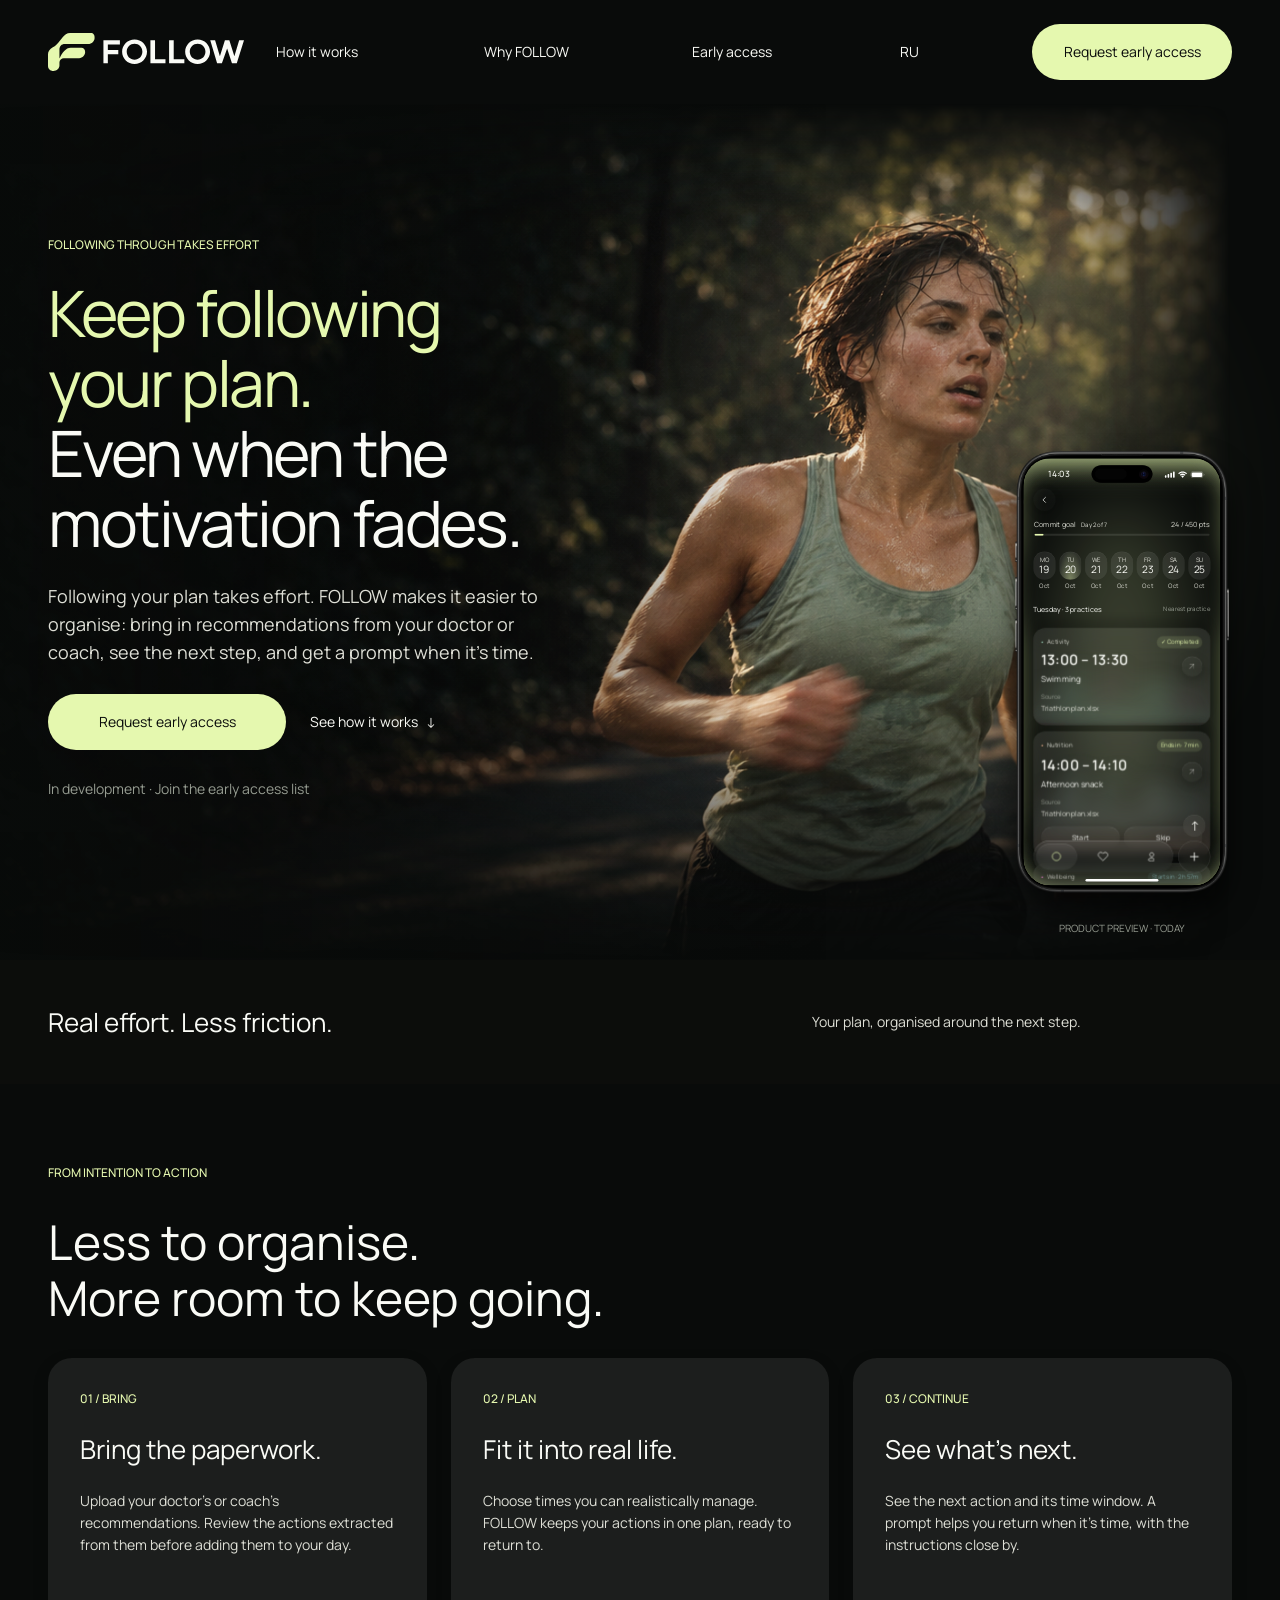
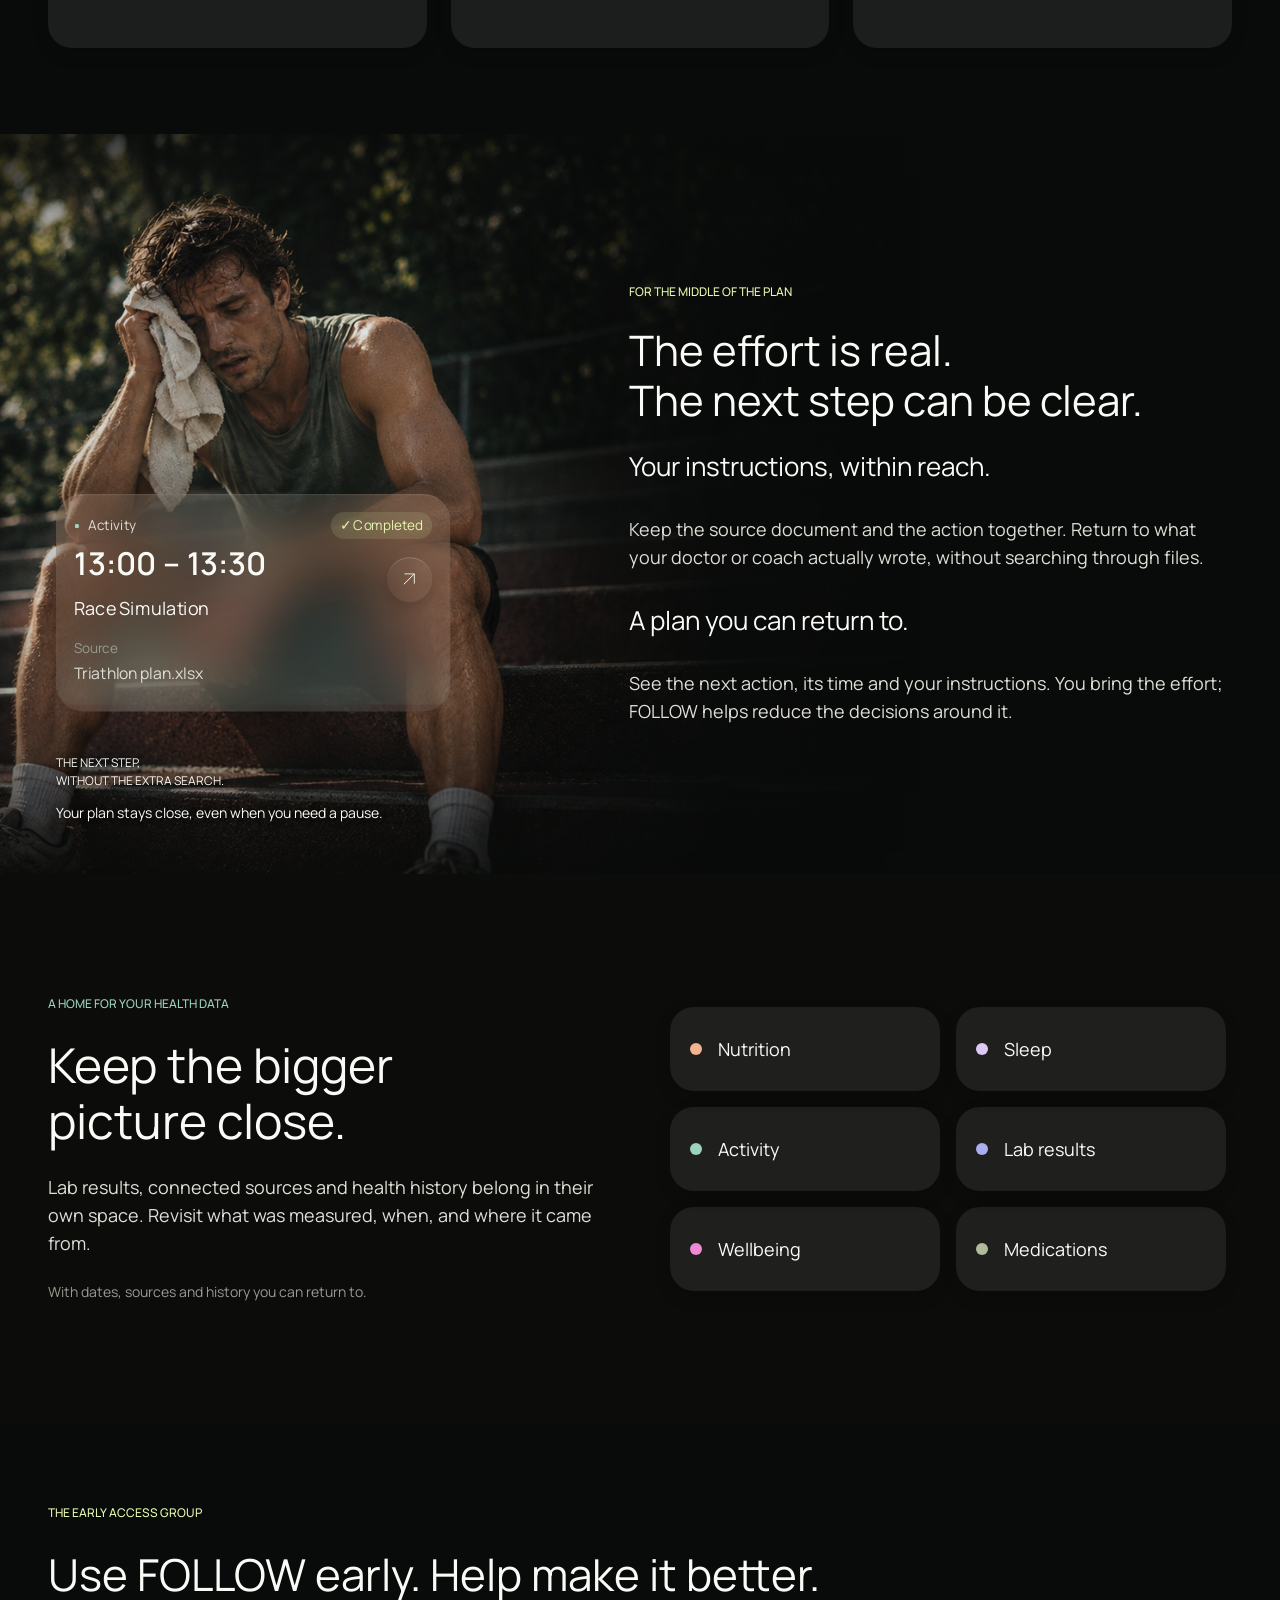
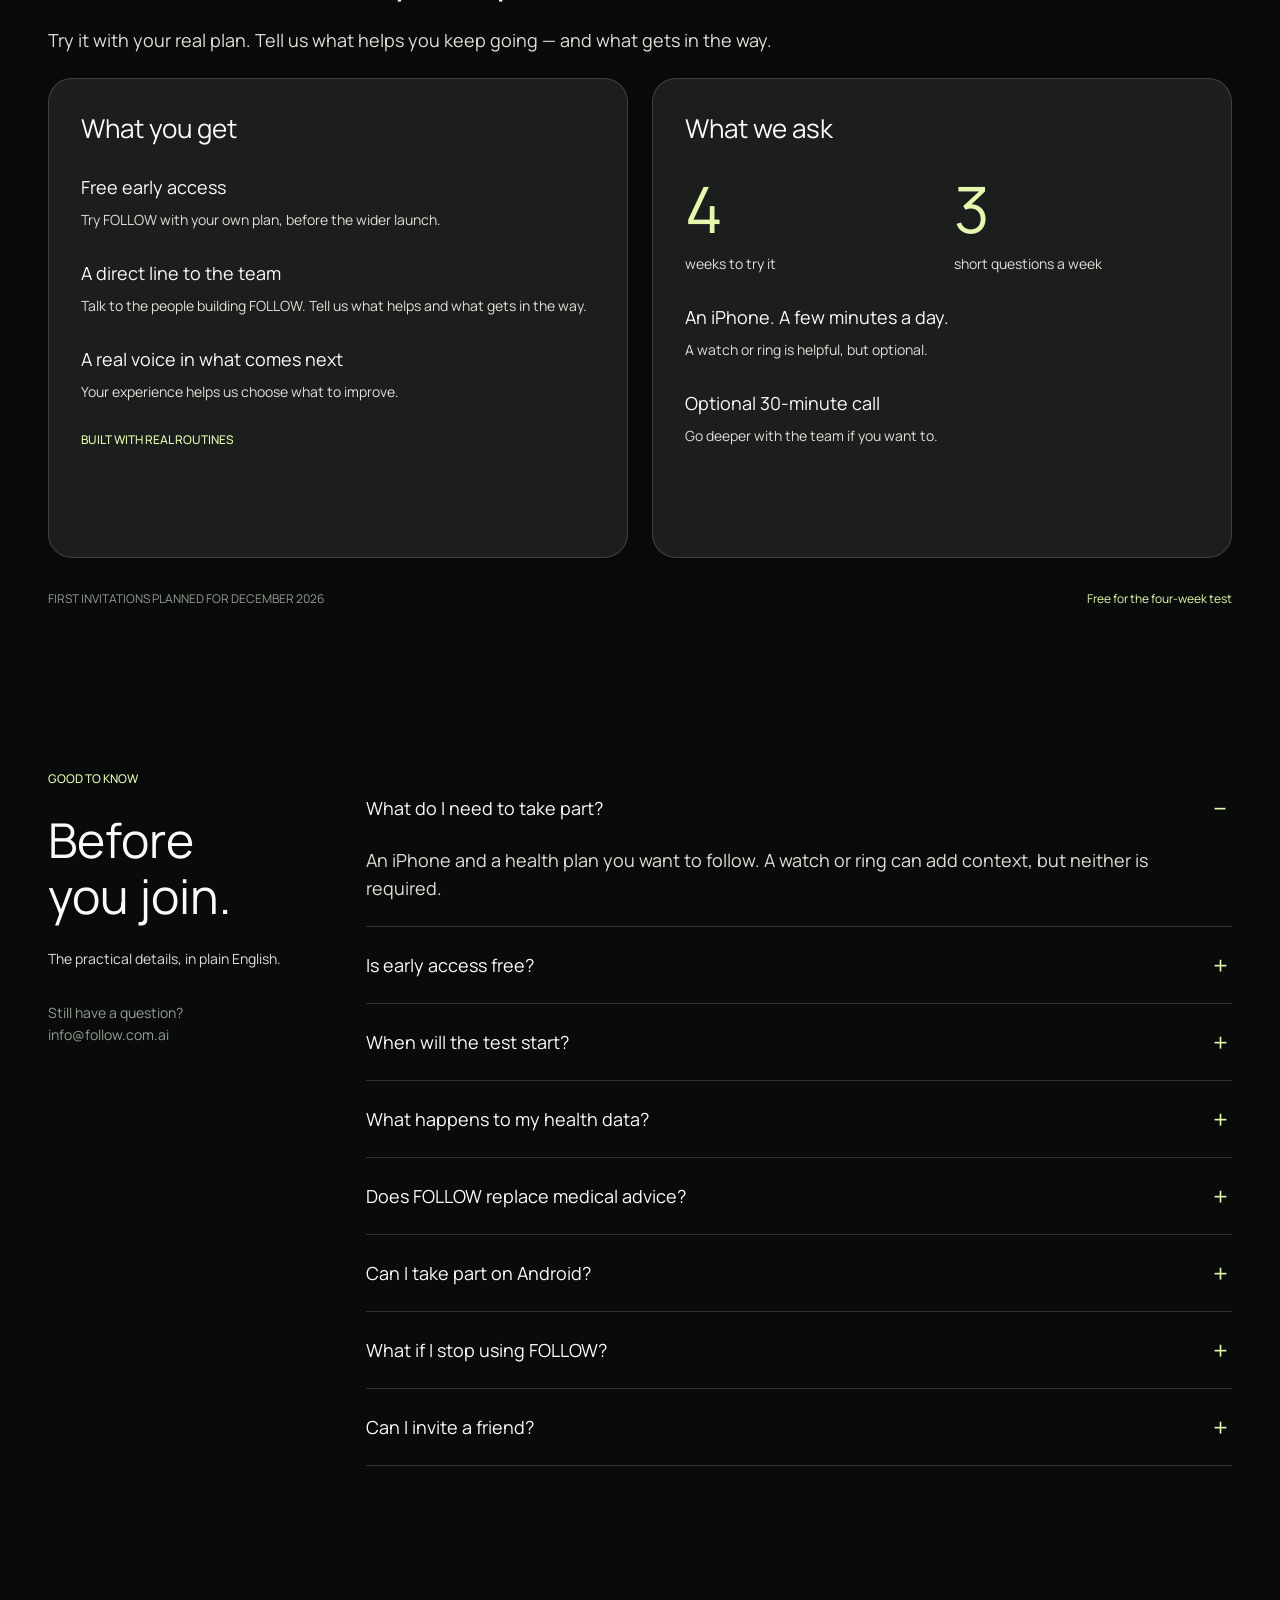
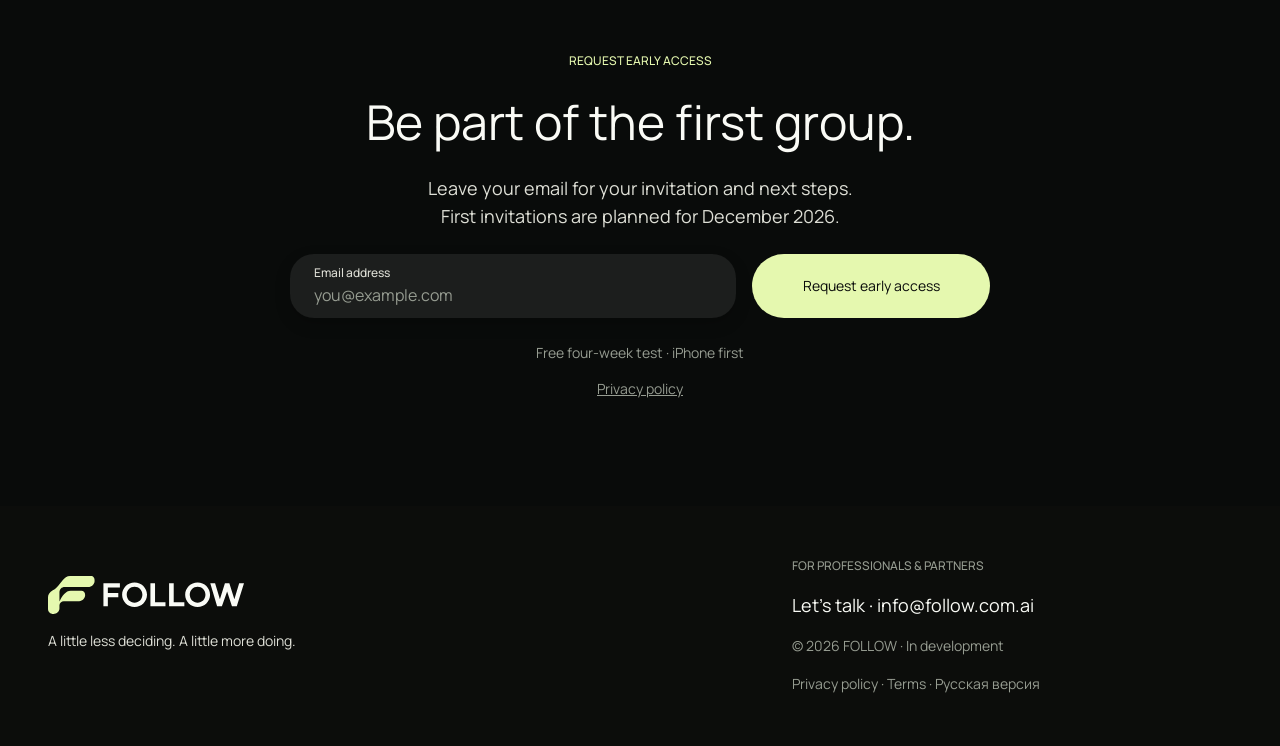
==== commit 7cc723d5: "EN homepage: new Figma design (handoff 2026-11-03) + /api/early-access - index.html/styles.css/app.j" ====
--- a/follow/index.html
+++ b/follow/index.html
@@ -1,762 +1,462 @@
 <!doctype html>
 <html lang="en">
-<head>
-<meta charset="utf-8">
-<meta name="viewport" content="width=device-width, initial-scale=1, viewport-fit=cover">
-<title>FOLLOW Early Access</title>
-<meta name="claude:viewport-fit-sides" content="cover">
-<meta name="description" content="FOLLOW turns your sleep, movement and food data into a few simple things to do today, and helps you do them with others. Join the first test group.">
-<meta property="og:title" content="FOLLOW — join the first test group">
-<meta property="og:description" content="Knowing how to live well is easy. FOLLOW helps you actually live that way.">
-<meta property="og:image" content="https://follow.com.ai/assets/img/og-en.jpg">
-<meta property="og:url" content="https://follow.com.ai/">
-<link rel="canonical" href="https://follow.com.ai/">
-<link rel="alternate" hreflang="en" href="https://follow.com.ai/">
-<link rel="alternate" hreflang="ru" href="https://follow.com.ai/ru/">
-<link rel="alternate" hreflang="x-default" href="https://follow.com.ai/">
-<meta property="og:type" content="website">
-<meta name="twitter:card" content="summary_large_image">
-<link rel="icon" href="/favicon.ico" sizes="any">
-<link rel="icon" type="image/png" href="/favicon.png">
-<link rel="apple-touch-icon" href="/favicon-180.png">
-<link rel="preload" href="/assets/fonts/unbounded-latin.woff2" as="font" type="font/woff2" crossorigin>
-<link rel="preload" href="/assets/fonts/manrope-latin.woff2" as="font" type="font/woff2" crossorigin>
-<link rel="preload" href="/assets/img/hill-run-1400.webp" as="image">
-<link rel="stylesheet" href="/css/fonts.css">
-<style>
-/* Layout: full-bleed photo bands with sky left open for type; quiet white sections between; one gradient ribbon (the W) carries the brand. */
-:root{
-  --paper:#FFFFFF;
-  --mist:#FBF7FA;
-  --line:#ECE4EC;
-  --ink:#141216;
-  --ink-2:#47404B;
-  --ink-3:#6C6470;
-  --magenta:#D1007A;      /* buttons with white text (contrast) */
-  --magenta-ink:#9E005C;
-  --ribbon-1:#F5007F; --ribbon-2:#F52A0A; --ribbon-3:#F75E00; --ribbon-4:#F5C8A2;
-  --blush:#FDEAF4;
-  --lavender:#EFE9FB;
-  --dawn:#FFE9D6;
-  --ok:#1F7A4D;
-  --error:#B3261E;
-  --display:"Unbounded", "Arial Black", system-ui, sans-serif;
-  --body:"Manrope", "Helvetica Neue", Arial, system-ui, sans-serif;
-  --radius:22px;
-  --gutter-l:max(16px, env(safe-area-inset-left, 0px));
-  --gutter-r:max(16px, env(safe-area-inset-right, 0px));
-  --wrap:1180px;
-  color-scheme:light;
-}
-*{box-sizing:border-box}
-[hidden]{display:none!important}
-html{scroll-behavior:smooth}
-@media (prefers-reduced-motion: reduce){html{scroll-behavior:auto} *{animation:none!important;transition:none!important}}
-body{margin:0;background:var(--paper);color:var(--ink);font-family:var(--body);font-size:17px;line-height:1.55;-webkit-font-smoothing:antialiased;overflow-x:hidden}
-img{max-width:100%;display:block}
-a{color:var(--magenta-ink)}
-h1,h2,h3{font-family:var(--display);line-height:1.08;margin:0;text-wrap:balance;letter-spacing:-0.01em}
-h2{font-size:clamp(28px,3.6vw,44px);font-weight:700}
-h3{font-size:19px;font-weight:700;letter-spacing:0}
-p{margin:0}
-.wrap{max-width:var(--wrap);margin:0 auto;padding-left:var(--gutter-l);padding-right:var(--gutter-r)}
-.section{padding-block:clamp(64px,9vw,120px)}
-.eyebrow{font-size:13px;font-weight:700;letter-spacing:.14em;text-transform:uppercase;color:var(--magenta-ink)}
-.lede{font-size:clamp(18px,1.6vw,21px);color:var(--ink-2);max-width:60ch}
-.sec-head{display:flex;flex-direction:column;gap:16px;max-width:760px;margin-bottom:clamp(32px,4vw,56px)}
-:focus-visible{outline:3px solid var(--ribbon-3);outline-offset:3px;border-radius:8px}
-
-/* Buttons */
-.btn{display:inline-flex;align-items:center;justify-content:center;gap:10px;min-height:52px;padding:0 28px;border-radius:999px;border:0;font:700 16px/1 var(--body);text-decoration:none;cursor:pointer;transition:transform .15s ease, box-shadow .15s ease, background .15s ease}
-.btn-primary{background:var(--magenta);color:#fff;box-shadow:0 10px 24px -12px rgba(209,0,122,.7)}
-.btn-primary:hover{background:var(--magenta-ink);transform:translateY(-1px)}
-.btn-ghost{background:transparent;color:var(--ink);border:1.5px solid var(--ink)}
-.btn-ghost:hover{background:var(--ink);color:#fff}
-.btn-sm{min-height:42px;padding:0 20px;font-size:15px}
-
-/* Header */
-body::before{content:"";position:fixed;inset:0 0 auto;height:env(safe-area-inset-top,0px);z-index:60;background:rgba(255,255,255,.92)}
-.site-header{position:sticky;top:env(safe-area-inset-top,0px);z-index:50;background:rgba(255,255,255,.86);backdrop-filter:saturate(1.4) blur(14px);-webkit-backdrop-filter:saturate(1.4) blur(14px);border-bottom:1px solid rgba(236,228,236,.7)}
-.site-header .wrap{display:flex;align-items:center;justify-content:space-between;gap:24px;min-height:68px}
-.logo img{height:26px;width:auto}
-.nav{display:flex;align-items:center;gap:28px}
-.nav a{color:var(--ink-2);text-decoration:none;font-weight:600;font-size:15px}
-.nav a:hover{color:var(--ink)}
-.nav .lang{display:inline-flex;align-items:center;justify-content:center;min-width:44px;min-height:44px;border-radius:999px;font-size:14px;letter-spacing:.06em}
-.nav .lang:hover{background:var(--mist)}
-@media (max-width:860px){.nav .nav-link{display:none}.nav{gap:4px}}
-
-/* Hero */
-.hero{position:relative;overflow:hidden;background:#EDE6E2}
-.hero-photo{position:absolute;inset:0;width:100%;height:100%;object-fit:cover;object-position:62% 40%}
-.hero::after{content:"";position:absolute;inset:0;background:linear-gradient(90deg,rgba(255,255,255,.94) 0%,rgba(255,255,255,.80) 34%,rgba(255,255,255,.25) 62%,rgba(255,255,255,0) 80%)}
-.hero .wrap{position:relative;z-index:1;display:grid;grid-template-columns:minmax(0,1.15fr) minmax(0,.85fr);gap:48px;align-items:center;padding-block:clamp(56px,8vw,104px)}
-.hero h1{font-size:clamp(36px,5.2vw,68px);font-weight:800;letter-spacing:-0.02em}
-.hero h1 .ribbon-text{background:linear-gradient(90deg,var(--ribbon-1),var(--ribbon-2) 55%,var(--ribbon-3));-webkit-background-clip:text;background-clip:text;color:transparent}
-.hero-copy{display:flex;flex-direction:column;gap:24px;min-width:0}
-.hero-copy .lede{color:var(--ink-2)}
-.hero-actions{display:flex;flex-wrap:wrap;align-items:center;gap:14px 20px}
-.hero-note{font-size:14px;color:var(--ink-3)}
-.chips{display:flex;flex-wrap:wrap;gap:8px}
-.chip{font-size:13px;font-weight:600;padding:7px 12px;border-radius:999px;background:rgba(255,255,255,.85);color:var(--ink-2);border:1px solid var(--line)}
-
-/* Phone mock */
-.phone{justify-self:center;width:min(300px,100%);aspect-ratio:300/610;max-width:100%;border-radius:44px;background:#141216;padding:10px;box-shadow:0 40px 80px -30px rgba(60,20,50,.55)}
-.screen{height:100%;border-radius:36px;background:linear-gradient(180deg,#FFF6EF 0%,#FDEFF6 55%,#F4EEFB 100%);padding:22px 16px 16px;display:flex;flex-direction:column;gap:12px;overflow:hidden}
-.screen-top{display:flex;justify-content:space-between;align-items:center;font-size:12px;font-weight:700;color:var(--ink-2)}
-.dial{align-self:center;width:72%;height:auto}
-.today-label{font-size:11px;font-weight:700;letter-spacing:.12em;text-transform:uppercase;color:var(--ink-3)}
-.task{display:flex;align-items:center;gap:10px;background:rgba(255,255,255,.9);border-radius:16px;padding:10px 12px;font-size:13px;font-weight:600}
-.task time{margin-left:auto;font-weight:500;color:var(--ink-3);font-variant-numeric:tabular-nums}
-.task .dot{width:10px;height:10px;border-radius:50%;flex:none}
-.task.done .dot{background:var(--ribbon-1)}
-.task.next .dot{border:2px solid var(--ribbon-3)}
-.task.later .dot{border:2px solid #C9BCCB}
-.ask{margin-top:auto;display:flex;align-items:center;justify-content:center;gap:8px;background:var(--ink);color:#fff;border-radius:999px;padding:11px;font-size:13px;font-weight:700}
-
-/* Sound familiar */
-.familiar{display:grid;grid-template-columns:minmax(0,.9fr) minmax(0,1.1fr);gap:clamp(28px,5vw,64px);align-items:stretch}
-.photo-card{border-radius:var(--radius);overflow:hidden;min-height:360px;position:relative}
-.photo-card img{width:100%;height:100%;object-fit:cover;position:absolute;inset:0}
-.cards{display:grid;grid-template-columns:repeat(2,minmax(0,1fr));gap:12px;margin-top:28px}
-.pick{appearance:none;text-align:left;font:600 16px/1.35 var(--body);color:var(--ink);background:var(--mist);border:1.5px solid var(--line);border-radius:18px;padding:18px 18px 18px 52px;position:relative;cursor:pointer;transition:border-color .15s, background .15s}
-.pick::before{content:"";position:absolute;left:18px;top:18px;width:20px;height:20px;border-radius:6px;border:2px solid #BDB2BF;background:#fff}
-.pick[aria-pressed="true"]{background:var(--blush);border-color:var(--ribbon-1)}
-.pick[aria-pressed="true"]::before{background:var(--magenta) url("data:image/svg+xml,%3Csvg xmlns='http://www.w3.org/2000/svg' viewBox='0 0 20 20'%3E%3Cpath d='M5 10.5l3.2 3L15 6.5' fill='none' stroke='white' stroke-width='2.4' stroke-linecap='round' stroke-linejoin='round'/%3E%3C/svg%3E") center/16px no-repeat;border-color:var(--magenta)}
-.pick:hover{border-color:#D9C3D4}
-.verdict{margin-top:24px;font-size:19px;font-weight:600;line-height:1.45}
-.verdict strong{color:var(--magenta-ink)}
-
-/* Insight */
-.insight{background:var(--mist)}
-.chain{display:grid;grid-template-columns:repeat(4,minmax(0,1fr));gap:12px;align-items:stretch;counter-reset:step}
-.link{border-radius:18px;padding:22px;background:#fff;border:1px solid var(--line);display:flex;flex-direction:column;gap:8px;position:relative}
-.link .k{font-family:var(--display);font-weight:700;font-size:20px;color:var(--ink-3)}
-.link p{font-size:15px;color:var(--ink-3)}
-.link.follow{background:linear-gradient(135deg,var(--ribbon-1),var(--ribbon-2) 60%,var(--ribbon-3));border:0;color:#fff}
-.link.follow .k,.link.follow p{color:#fff}
-.chain-note{margin-top:28px;font-size:19px;max-width:62ch;color:var(--ink-2)}
-
-/* How it works */
-.how-band{position:relative;border-radius:var(--radius);overflow:hidden;min-height:300px;margin-bottom:28px}
-.how-band img{position:absolute;inset:0;width:100%;height:100%;object-fit:cover;object-position:center 35%}
-.how-band .quote{position:absolute;left:clamp(16px,3vw,36px);bottom:clamp(16px,3vw,32px);right:clamp(16px,3vw,36px);max-width:560px;background:rgba(255,255,255,.88);backdrop-filter:blur(8px);-webkit-backdrop-filter:blur(8px);border-radius:18px;padding:18px 22px;font-family:var(--display);font-weight:700;font-size:clamp(18px,2vw,24px);line-height:1.25}
-.steps{display:grid;grid-template-columns:repeat(3,minmax(0,1fr));gap:20px;list-style:none;margin:0;padding:0}
-.steps li{display:flex;flex-direction:column;gap:10px;padding:4px 0}
-.steps .n{font-family:var(--display);font-weight:800;font-size:15px;color:var(--magenta-ink)}
-.steps p{color:var(--ink-2)}
-
-/* Follow tabs */
-.tabs{display:flex;flex-wrap:wrap;gap:8px;margin-bottom:24px}
-.tab{appearance:none;border:1.5px solid var(--line);background:#fff;border-radius:999px;padding:12px 22px;font:700 15px/1 var(--body);color:var(--ink-2);cursor:pointer}
-.tab[aria-selected="true"]{background:var(--ink);border-color:var(--ink);color:#fff}
-.panel{display:grid;grid-template-columns:minmax(0,1fr) minmax(0,1fr);gap:clamp(24px,4vw,48px);align-items:center}
-.panel .photo-card{min-height:380px}
-.panel-copy{display:flex;flex-direction:column;gap:18px;min-width:0}
-.protos{display:flex;flex-direction:column;gap:10px;margin-top:6px}
-.proto{display:flex;align-items:center;justify-content:space-between;gap:16px;padding:16px 18px;border-radius:16px;background:var(--mist);border:1px solid var(--line)}
-.proto b{font-weight:700}
-.proto span{font-size:14px;color:var(--ink-3);text-align:right}
-
-/* No pressure */
-.calm{position:relative;overflow:hidden;color:#fff;background:#3A2A3E}
-.calm img{position:absolute;inset:0;width:100%;height:100%;object-fit:cover;object-position:center 60%}
-.calm::after{content:"";position:absolute;inset:0;background:linear-gradient(180deg,rgba(30,16,32,.15),rgba(30,16,32,.55))}
-.calm .wrap{position:relative;z-index:1}
-.calm .eyebrow{color:#FFD7E9}
-.calm h2{color:#fff}
-.principles{display:grid;grid-template-columns:repeat(4,minmax(0,1fr));gap:14px;margin-top:40px}
-.principle{background:rgba(255,255,255,.14);backdrop-filter:blur(12px);-webkit-backdrop-filter:blur(12px);border:1px solid rgba(255,255,255,.28);border-radius:18px;padding:22px;display:flex;flex-direction:column;gap:8px}
-.principle h3{font-size:17px;color:#fff}
-.principle p{font-size:15px;color:rgba(255,255,255,.88)}
-
-/* Testers + who */
-.duo{display:grid;grid-template-columns:repeat(2,minmax(0,1fr));gap:20px}
-.box{border-radius:var(--radius);padding:clamp(24px,3vw,36px);display:flex;flex-direction:column;gap:18px}
-.box.get{background:var(--blush)}
-.box.who{background:var(--mist);border:1px solid var(--line)}
-.box ul{list-style:none;margin:0;padding:0;display:flex;flex-direction:column;gap:14px}
-.box li{display:grid;grid-template-columns:28px minmax(0,1fr);gap:12px;align-items:start}
-.box li svg{margin-top:2px}
-.box li b{display:block}
-.box li span{color:var(--ink-2);font-size:15px}
-
-/* FAQ */
-.faq{max-width:860px}
-.faq details{border-bottom:1px solid var(--line)}
-.faq summary{list-style:none;cursor:pointer;display:flex;justify-content:space-between;gap:20px;align-items:center;padding:22px 0;font-weight:700;font-size:18px}
-.faq summary::-webkit-details-marker{display:none}
-.faq summary::after{content:"";flex:none;width:14px;height:14px;border-right:2px solid var(--ink);border-bottom:2px solid var(--ink);transform:rotate(45deg) translate(-3px,-3px);transition:transform .2s}
-.faq details[open] summary::after{transform:rotate(-135deg) translate(-3px,-3px)}
-.faq details p{padding:0 0 22px;color:var(--ink-2);max-width:68ch}
-
-/* Join */
-.join{position:relative;overflow:hidden;background:#6F7F9E}
-.join-bg{position:absolute;inset:0;width:100%;height:100%;object-fit:cover}
-.join .waves{position:absolute;left:0;right:0;bottom:-40px;width:100%;height:260px;object-fit:cover;opacity:.55;pointer-events:none}
-.join .wrap{position:relative;z-index:1;display:grid;grid-template-columns:minmax(0,1fr) minmax(0,1fr);gap:clamp(28px,5vw,64px);align-items:center}
-.join-copy{display:flex;flex-direction:column;gap:18px;min-width:0}
-.join-copy h2{font-size:clamp(30px,4.2vw,54px);font-weight:800}
-.form-card{background:#fff;border-radius:28px;padding:clamp(22px,3vw,36px);box-shadow:0 30px 70px -30px rgba(40,30,60,.45);min-width:0}
-.field{display:flex;flex-direction:column;gap:8px}
-.field label{font-weight:700;font-size:15px}
-.input{width:100%;min-height:54px;border-radius:14px;border:1.5px solid #D9CFDA;padding:0 16px;font:500 17px var(--body);color:var(--ink);background:#fff}
-.input:focus{outline:none;border-color:var(--magenta);box-shadow:0 0 0 4px rgba(209,0,122,.15)}
-.input[aria-invalid="true"]{border-color:var(--error)}
-.checks{display:flex;flex-direction:column;gap:12px;margin:18px 0 22px}
-.check{display:grid;grid-template-columns:22px minmax(0,1fr);gap:10px;align-items:start;font-size:14px;color:var(--ink-2);cursor:pointer}
-.check input{width:20px;height:20px;margin:1px 0 0;accent-color:var(--magenta)}
-.err{color:var(--error);font-size:14px;font-weight:600;min-height:20px}
-.form-card .btn{width:100%}
-.fine{font-size:13px;color:var(--ink-3);margin-top:14px}
-.progress{display:flex;justify-content:space-between;align-items:center;margin-bottom:16px;font-size:13px;font-weight:700;color:var(--ink-3);letter-spacing:.06em;text-transform:uppercase}
-.bar{height:6px;border-radius:6px;background:var(--line);overflow:hidden;margin-bottom:22px}
-.bar i{display:block;height:100%;background:linear-gradient(90deg,var(--ribbon-1),var(--ribbon-3));transition:width .3s}
-.q legend{font-family:var(--display);font-weight:700;font-size:20px;line-height:1.25;margin-bottom:6px;padding:0}
-.q fieldset{border:0;margin:0;padding:0;min-width:0}
-.q .hint{font-size:14px;color:var(--ink-3);margin-bottom:16px}
-.opts{display:flex;flex-wrap:wrap;gap:8px}
-.opt{position:relative}
-.opt input{position:absolute;opacity:0;inset:0;width:100%;height:100%;margin:0;cursor:pointer}
-.opt span{display:inline-flex;align-items:center;min-height:44px;padding:0 16px;border-radius:999px;border:1.5px solid #D9CFDA;font-weight:600;font-size:15px;background:#fff}
-.opt input:checked + span{background:var(--blush);border-color:var(--magenta);color:var(--magenta-ink)}
-.opt input:focus-visible + span{outline:3px solid var(--ribbon-3);outline-offset:2px}
-.q-actions{display:flex;gap:10px;margin-top:24px}
-.q-actions .btn{flex:1}
-.linkbtn{background:none;border:0;color:var(--ink-3);font:600 15px var(--body);text-decoration:underline;cursor:pointer;padding:8px}
-.done-mark{width:56px;height:56px;border-radius:50%;background:linear-gradient(135deg,var(--ribbon-1),var(--ribbon-3));display:grid;place-items:center;margin-bottom:18px}
-.share{display:flex;gap:8px;margin-top:16px}
-.share input{flex:1;min-width:0;min-height:48px;border-radius:12px;border:1.5px solid #D9CFDA;padding:0 12px;font:500 14px var(--body);color:var(--ink-2);background:var(--mist)}
-.notice{font-size:13px;color:var(--ink-3);background:var(--mist);border-radius:12px;padding:10px 12px;margin-top:14px}
-
-/* Footer */
-.site-footer{border-top:1px solid var(--line);padding-block:40px;font-size:14px;color:var(--ink-3)}
-.site-footer .wrap{display:flex;flex-wrap:wrap;justify-content:space-between;gap:20px 40px;align-items:flex-start}
-.site-footer nav{display:flex;flex-wrap:wrap;gap:8px 22px}
-.site-footer a{color:var(--ink-2);text-decoration:none}
-.site-footer a:hover{text-decoration:underline}
-.disclaimer{max-width:560px}
-
-/* Mobile sticky CTA */
-.sticky-cta{position:fixed;left:0;right:0;bottom:0;z-index:40;padding:12px var(--gutter-r) calc(12px + env(safe-area-inset-bottom,0px)) var(--gutter-l);background:rgba(255,255,255,.94);backdrop-filter:blur(12px);-webkit-backdrop-filter:blur(12px);border-top:1px solid var(--line);transform:translateY(110%);transition:transform .25s}
-.sticky-cta.show{transform:none}
-.sticky-cta .btn{width:100%}
-@media (min-width:861px){.sticky-cta{display:none}}
-
-/* Responsive */
-@media (max-width:960px){
-  .hero .wrap{grid-template-columns:minmax(0,1fr)}
-  .hero::after{background:linear-gradient(180deg,rgba(255,255,255,.95) 0%,rgba(255,255,255,.82) 55%,rgba(255,255,255,.35) 100%)}
-  .phone{width:min(270px,80%)}
-  .familiar,.panel,.join .wrap,.duo{grid-template-columns:minmax(0,1fr)}
-  .photo-card{min-height:280px}
-  .chain{grid-template-columns:repeat(2,minmax(0,1fr))}
-  .principles{grid-template-columns:repeat(2,minmax(0,1fr))}
-  .steps{grid-template-columns:minmax(0,1fr)}
-}
-@media (max-width:560px){
-  body{font-size:16px}
-  .cards{grid-template-columns:minmax(0,1fr)}
-  .chain,.principles{grid-template-columns:minmax(0,1fr)}
-  .panel .photo-card{min-height:240px}
-  .join-bg{object-position:center}
-  .site-footer{padding-bottom:110px}
-}
-</style>
-</head>
-<body>
-
-<header class="site-header">
-  <div class="wrap">
-    <a class="logo" href="#top" aria-label="FOLLOW home"><img src="/assets/img/logo.webp" alt="FOLLOW" width="480" height="80"></a>
-    <nav class="nav" aria-label="Main">
-      <a class="nav-link" href="#how">How it works</a>
-      <a class="nav-link" href="#follow">Protocols</a>
-      <a class="nav-link" href="#faq">FAQ</a>
-      <a class="lang" href="/ru/" hreflang="ru" lang="ru" aria-label="Русская версия">RU</a>
-      <a class="btn btn-primary btn-sm" href="#join" data-cta="header">Join the test group</a>
-    </nav>
-  </div>
-</header>
-
-<main id="top">
-
-<!-- 2 · Hero -->
-<section class="hero" aria-labelledby="hero-title">
-  <img class="hero-photo" src="/assets/img/hill-run-1400.webp" alt="" fetchpriority="high">
-  <div class="wrap">
-    <div class="hero-copy">
-      <span class="eyebrow">Early access · iPhone first</span>
-      <h1 id="hero-title">Knowing how to live well is easy. <span class="ribbon-text">FOLLOW helps you actually live that way.</span></h1>
-      <p class="lede">An app that turns your sleep, movement and food data into three simple things to do today, and helps you do them alongside other people.</p>
-      <div class="hero-actions">
-        <a class="btn btn-primary" href="#join" data-cta="hero">Join the test group</a>
-        <span class="hero-note">Free. The first group is small.</span>
+  <head><meta charset="utf-8"><meta name="viewport" content="width=device-width,initial-scale=1"><meta name="theme-color" content="#090b0a">
+    <title>FOLLOW — Keep following your plan</title><meta name="description" content="Following your health plan takes effort. FOLLOW helps organise recommendations from your doctor or coach, so the next step is clear. Request free early access.">
+    <meta property="og:title" content="FOLLOW — Keep following your plan"><meta property="og:description" content="Real effort. Less friction. Request free early access."><meta property="og:type" content="website"><meta property="og:url" content="https://follow.com.ai/"><meta property="og:image" content="https://follow.com.ai/assets/img/og-en.jpg"><meta property="og:image:width" content="1200"><meta property="og:image:height" content="630"><meta name="twitter:card" content="summary_large_image">
+    <link rel="canonical" href="https://follow.com.ai/"><link rel="alternate" hreflang="en" href="https://follow.com.ai/"><link rel="alternate" hreflang="ru" href="https://follow.com.ai/ru/"><link rel="alternate" hreflang="x-default" href="https://follow.com.ai/">
+    <link rel="icon" href="/favicon.ico" sizes="any"><link rel="icon" href="assets/favicon.png" type="image/png"><link rel="apple-touch-icon" href="/favicon-180.png"><link rel="preload" href="assets/fonts/manrope-regular.ttf" as="font" type="font/ttf" crossorigin>
+    <link rel="preload" href="assets/figma/imgHeroPhotographyLandscapeEnvironmentV4.png" as="image"><link rel="stylesheet" href="styles.css">
+    <script src="config.js" defer></script><script src="app.js" defer></script>
+  </head>
+  <body><a class="skip-link" href="#main">Skip to content</a>
+    <header class="site-header container" id="top"><a class="brand" href="#top" aria-label="FOLLOW home"><img src="assets/figma/imgFollowSmoothVectorLockup.svg" width="196.23" height="38" alt="FOLLOW"></a>
+      <button class="menu-toggle" type="button" aria-expanded="false" aria-controls="main-nav">Menu <span aria-hidden="true">☰</span></button>
+      <nav id="main-nav" aria-label="Main navigation"><a href="#how-it-works">How it works</a><a href="#why-follow">Why FOLLOW</a><a href="#early-access">Early access</a><a href="/ru/" lang="ru" hreflang="ru" aria-label="Русская версия">RU</a>
+      </nav>
+      <a class="button header-cta" href="#request-access">Request early access</a>
+    </header>
+    <main id="main">
+      <section class="hero" aria-labelledby="hero-title">
+        <div class="hero-art">
+          <div class="hero-scene">
+            <div class="photo-y">
+              <div class="photo-x"><img class="scene-photo" src="assets/figma/imgHeroPhotographyLandscapeEnvironmentV4.png" width="1672" height="941" alt="" fetchpriority="high">
+              </div>
+            </div>
+          </div>
+          <img class="hero-glow" src="assets/figma/imgAtmosphereAccentLime.svg" width="630" height="790" alt="" aria-hidden="true">
+          <figure class="phone-preview" aria-label="FOLLOW Today product preview, showing a commitment goal and practices in different states">
+            <div class="phone-native"><img class="phone-hardware" src="assets/figma/iphone-hardware.png" width="450" height="920" alt="">
+              <div class="phone-display">
+                <div class="app-screen">
+                  <div class="app-background"><img class="" src="assets/figma/img.svg" width="197.444" height="427.289" alt="" aria-hidden="true">
+                  </div>
+                  <div class="app-scroll" tabindex="0" role="region" aria-label="Scroll the example daily plan">
+                    <div class="app-day-content">
+                      <div class="app-back"><span><img class="" src="assets/figma/img1.svg" width="9.54674" height="9.54674" alt="" aria-hidden="true"></span>
+                      </div>
+                      <div class="commit">
+                        <div class="commit-labels"><span>Commit goal <small>Day 2 of 7</small></span><span>24 / 450 pts</span>
+                        </div>
+                        <div class="commit-track"><i></i>
+                        </div>
+                      </div>
+                      <div class="app-schedule">
+                        <div class="app-week">
+                          <div class="app-day "><span><small>MO</small><b>19</b></span><em>Oct</em>
+                          </div>
+                          <div class="app-day selected"><span><small>TU</small><b>20</b></span><em>Oct</em>
+                          </div>
+                          <div class="app-day "><span><small>WE</small><b>21</b></span><em>Oct</em>
+                          </div>
+                          <div class="app-day "><span><small>TH</small><b>22</b></span><em>Oct</em>
+                          </div>
+                          <div class="app-day "><span><small>FR</small><b>23</b></span><em>Oct</em>
+                          </div>
+                          <div class="app-day "><span><small>SA</small><b>24</b></span><em>Oct</em>
+                          </div>
+                          <div class="app-day "><span><small>SU</small><b>25</b></span><em>Oct</em>
+                          </div>
+                        </div>
+                        <div class="app-day-label"><span>Tuesday · 3 practices</span><span>Nearest practice</span>
+                        </div>
+                        <div class="app-practices">
+                          <article class="practice   activity" aria-label="Swimming: Completed">
+                            <div class="practice-backdrop" aria-hidden="true"><img class="practice-blob" src="assets/figma/img2.svg" width="221.745" height="123.023" alt="" aria-hidden="true">
+                              <div class="practice-tone">
+                              </div>
+                            </div>
+                            <div class="practice-top"><span class="practice-direction"><span class="direction-dot"><img class="" src="assets/figma/imgEllipse.svg" width="2.02507" height="2.02507" alt="" aria-hidden="true"></span>Activity</span><span class="practice-status success">✓ Completed</span>
+                            </div>
+                            <p class="practice-time">13:00 – 13:30
+                            </p>
+                            <p class="practice-title">Swimming
+                            </p>
+                            <span class="card-arrow"><img class="" src="assets/figma/imgGroup.svg" width="5.17517" height="5.17517" alt="" aria-hidden="true"></span>
+                            <div class="practice-source"><span>Source</span>
+                              <p>Triathlon plan.xlsx
+                              </p>
+                            </div>
+                          </article>
+                          <article class="practice is-active  nutrition" aria-label="Afternoon snack: Ends in · 7 min">
+                            <div class="practice-backdrop" aria-hidden="true"><img class="practice-blob" src="assets/figma/img4.svg" width="221.745" height="123.023" alt="" aria-hidden="true">
+                              <div class="practice-tone">
+                              </div>
+                            </div>
+                            <div class="practice-top"><span class="practice-direction"><span class="direction-dot"><img class="" src="assets/figma/imgEllipse1.svg" width="2.02507" height="2.02507" alt="" aria-hidden="true"></span>Nutrition</span><span class="practice-status success">Ends in · 7 min</span>
+                            </div>
+                            <p class="practice-time">14:00 – 14:10
+                            </p>
+                            <p class="practice-title">Afternoon snack
+                            </p>
+                            <span class="card-arrow"><img class="" src="assets/figma/imgGroup.svg" width="5.17517" height="5.17517" alt="" aria-hidden="true"></span>
+                            <div class="practice-source"><span>Source</span>
+                              <p>Triathlon plan.xlsx
+                              </p>
+                            </div>
+                            <div class="practice-actions"><span>Start</span><span>Skip</span>
+                            </div>
+                          </article>
+                          <article class="practice   wellbeing" aria-label="Square breathing: Starts in · 2h 57m">
+                            <div class="practice-backdrop" aria-hidden="true"><img class="practice-blob" src="assets/figma/img6.svg" width="221.745" height="123.023" alt="" aria-hidden="true">
+                              <div class="practice-tone">
+                              </div>
+                            </div>
+                            <div class="practice-top"><span class="practice-direction"><span class="direction-dot"><img class="" src="assets/figma/imgEllipse2.svg" width="2.02507" height="2.02507" alt="" aria-hidden="true"></span>Wellbeing</span><span class="practice-status upcoming">Starts in · 2h 57m</span>
+                            </div>
+                            <p class="practice-time">17:00 – 17:10
+                            </p>
+                            <p class="practice-title">Square breathing
+                            </p>
+                            <span class="card-arrow"><img class="" src="assets/figma/imgGroup.svg" width="5.17517" height="5.17517" alt="" aria-hidden="true"></span>
+                            <div class="practice-source"><span>Source</span>
+                              <p>Triathlon plan.xlsx
+                              </p>
+                            </div>
+                          </article>
+                        </div>
+                      </div>
+                    </div>
+                  </div>
+                  <span class="app-up" aria-hidden="true">↑</span>
+                  <div class="app-nav" aria-hidden="true">
+                    <div class="app-nav-pill"><span class="active"><img class="" src="assets/figma/img7.svg" width="11.1379" height="11.1379" alt="" aria-hidden="true"></span><span><img class="" src="assets/figma/img8.svg" width="11.1379" height="11.1379" alt="" aria-hidden="true"></span><span><img class="" src="assets/figma/imgGroup1.svg" width="8.69361" height="10.3177" alt="" aria-hidden="true"></span>
+                    </div>
+                    <span class="app-add"><img class="" src="assets/figma/img9.svg" width="14.1755" height="14.1755" alt="" aria-hidden="true"></span>
+                  </div>
+                  <div class="app-statusbar" aria-hidden="true"><span>14:03</span><span class="app-levels"><img class="" src="assets/figma/imgLevels.svg" width="47.589" height="11.1379" alt="" aria-hidden="true"></span>
+                  </div>
+                  <div class="home-indicator" aria-hidden="true">
+                  </div>
+                </div>
+              </div>
+              <div class="island-crop" aria-hidden="true"><img src="assets/figma/iphone-hardware.png" width="450" height="920" alt="">
+              </div>
+            </div>
+            <figcaption>PRODUCT PREVIEW · TODAY
+            </figcaption>
+          </figure>
+        </div>
+        <div class="hero-copy container">
+          <p class="eyebrow">FOLLOWING THROUGH TAKES EFFORT
+          </p>
+          <h1 id="hero-title"><span>Keep following<br>your plan.</span><br>Even when the<br>motivation fades.
+          </h1>
+          <p class="hero-description">Following your plan takes effort. FOLLOW makes it easier to organise: bring in recommendations from your doctor or coach, see the next step, and get a prompt when it’s time.
+          </p>
+          <div class="hero-actions"><a class="button" href="#request-access">Request early access</a><a class="text-link" href="#how-it-works">See how it works <span aria-hidden="true">↓</span></a>
+          </div>
+          <p class="muted small">In development · Join the early access list
+          </p>
+        </div>
+      </section>
+      <div class="positioning">
+        <div class="container">
+          <p>Real effort. Less friction.
+          </p>
+          <p>Your plan, organised around the next step.
+          </p>
+        </div>
       </div>
-      <div class="chips" aria-label="What FOLLOW is about">
-        <span class="chip">Sleep</span><span class="chip">Energy</span><span class="chip">Movement</span><span class="chip">Food</span><span class="chip">Stress</span>
+      <section class="how container" id="how-it-works" aria-labelledby="how-title">
+        <p class="eyebrow">FROM INTENTION TO ACTION
+        </p>
+        <h2 id="how-title">Less to organise.<br>More room to keep going.
+        </h2>
+        <div class="steps">
+          <article class="glass step">
+            <p class="eyebrow">01 / BRING
+            </p>
+            <h3>Bring the paperwork.
+            </h3>
+            <p>Upload your doctor’s or coach’s recommendations. Review the actions extracted from them before adding them to your day.
+            </p>
+          </article>
+          <article class="glass step">
+            <p class="eyebrow">02 / PLAN
+            </p>
+            <h3>Fit it into real life.
+            </h3>
+            <p>Choose times you can realistically manage. FOLLOW keeps your actions in one plan, ready to return to.
+            </p>
+          </article>
+          <article class="glass step">
+            <p class="eyebrow">03 / CONTINUE
+            </p>
+            <h3>See what’s next.
+            </h3>
+            <p>See the next action and its time window. A prompt helps you return when it’s time, with the instructions close by.
+            </p>
+          </article>
+        </div>
+      </section>
+      <section class="follow-through" id="why-follow" aria-labelledby="why-title">
+        <div class="recovery-scene">
+          <div class="photo-y">
+            <div class="photo-x"><img class="scene-photo" src="assets/figma/imgFollowThroughPhotographyLandscapeEnvironmentV4.png" width="1672" height="941" alt="" loading="lazy">
+            </div>
+          </div>
+        </div>
+        <div class="follow-layout container">
+          <div class="practice-showcase"><img class="activity-glow" src="assets/figma/imgAtmosphereHealthActivity.svg" width="680" height="540" alt="" aria-hidden="true"><img class="mental-glow" src="assets/figma/imgAtmosphereHealthMental.svg" width="32" height="32" alt="" aria-hidden="true">
+            <div class="showcase-card">
+              <article class="practice  showcase-native activity" aria-label="Race Simulation: Completed">
+                <div class="practice-backdrop" aria-hidden="true"><img class="practice-blob" src="assets/figma/img10.svg" width="560.64" height="311.04" alt="" aria-hidden="true">
+                  <div class="practice-tone">
+                  </div>
+                </div>
+                <div class="practice-top"><span class="practice-direction"><span class="direction-dot"><img class="" src="assets/figma/imgEllipse3.svg" width="5.12" height="5.12" alt="" aria-hidden="true"></span>Activity</span><span class="practice-status success">✓ Completed</span>
+                </div>
+                <p class="practice-time">13:00 – 13:30
+                </p>
+                <p class="practice-title">Race Simulation
+                </p>
+                <span class="card-arrow"><img class="" src="assets/figma/imgGroup2.svg" width="13.0844" height="13.0844" alt="" aria-hidden="true"></span>
+                <div class="practice-source"><span>Source</span>
+                  <p>Triathlon plan.xlsx
+                  </p>
+                </div>
+              </article>
+            </div>
+            <p class="showcase-label">THE NEXT STEP,<br>WITHOUT THE EXTRA SEARCH.
+            </p>
+            <p class="showcase-caption">Your plan stays close, even when you need a pause.
+            </p>
+          </div>
+          <div class="follow-copy">
+            <p class="eyebrow">FOR THE MIDDLE OF THE PLAN
+            </p>
+            <h2 id="why-title">The effort is real.<br>The next step can be clear.
+            </h2>
+            <div>
+              <h3>Your instructions, within reach.
+              </h3>
+              <p>Keep the source document and the action together. Return to what your doctor or coach actually wrote, without searching through files.
+              </p>
+            </div>
+            <div>
+              <h3>A plan you can return to.
+              </h3>
+              <p>See the next action, its time and your instructions. You bring the effort; FOLLOW helps reduce the decisions around it.
+              </p>
+            </div>
+          </div>
+        </div>
+      </section>
+      <section class="health" aria-labelledby="health-title">
+        <div class="container health-layout">
+          <div class="health-copy">
+            <p class="eyebrow">A HOME FOR YOUR HEALTH DATA
+            </p>
+            <h2 id="health-title">Keep the bigger<br>picture close.
+            </h2>
+            <p>Lab results, connected sources and health history belong in their own space. Revisit what was measured, when, and where it came from.
+            </p>
+            <p class="small muted">With dates, sources and history you can return to.
+            </p>
+          </div>
+          <ul class="health-areas">
+            <li class="glass"><img class="" src="assets/figma/imgEllipse4.svg" width="12" height="12" alt="" aria-hidden="true"><span>Nutrition</span>
+            </li>
+            <li class="glass"><img class="" src="assets/figma/imgEllipse5.svg" width="12" height="12" alt="" aria-hidden="true"><span>Sleep</span>
+            </li>
+            <li class="glass"><img class="" src="assets/figma/imgEllipse6.svg" width="12" height="12" alt="" aria-hidden="true"><span>Activity</span>
+            </li>
+            <li class="glass"><img class="" src="assets/figma/imgEllipse7.svg" width="12" height="12" alt="" aria-hidden="true"><span>Lab results</span>
+            </li>
+            <li class="glass"><img class="" src="assets/figma/imgEllipse8.svg" width="12" height="12" alt="" aria-hidden="true"><span>Wellbeing</span>
+            </li>
+            <li class="glass"><img class="" src="assets/figma/imgEllipse9.svg" width="12" height="12" alt="" aria-hidden="true"><span>Medications</span>
+            </li>
+          </ul>
+        </div>
+      </section>
+      <section class="pilot container" id="early-access" aria-labelledby="pilot-title">
+        <p class="eyebrow">THE EARLY ACCESS GROUP
+        </p>
+        <h2 id="pilot-title">Use FOLLOW early. Help make it better.
+        </h2>
+        <p class="body">Try it with your real plan. Tell us what helps you keep going — and what gets in the way.
+        </p>
+        <div class="pilot-grid">
+          <article class="glass pilot-card">
+            <h3>What you get
+            </h3>
+            <dl class="benefits">
+              <div>
+                <dt>Free early access
+                </dt>
+                <dd>Try FOLLOW with your own plan, before the wider launch.
+                </dd>
+              </div>
+              <div>
+                <dt>A direct line to the team
+                </dt>
+                <dd>Talk to the people building FOLLOW. Tell us what helps and what gets in the way.
+                </dd>
+              </div>
+              <div>
+                <dt>A real voice in what comes next
+                </dt>
+                <dd>Your experience helps us choose what to improve.
+                </dd>
+              </div>
+            </dl>
+            <p class="eyebrow">BUILT WITH REAL ROUTINES
+            </p>
+          </article>
+          <article class="glass pilot-card">
+            <h3>What we ask
+            </h3>
+            <div class="pilot-numbers">
+              <p><strong>4</strong><span>weeks to try it</span>
+              </p>
+              <p><strong>3</strong><span>short questions a week</span>
+              </p>
+            </div>
+            <div class="ask">
+              <h4>An iPhone. A few minutes a day.
+              </h4>
+              <p>A watch or ring is helpful, but optional.
+              </p>
+            </div>
+            <div class="ask">
+              <h4>Optional 30-minute call
+              </h4>
+              <p>Go deeper with the team if you want to.
+              </p>
+            </div>
+          </article>
+        </div>
+        <div class="pilot-note">
+          <p>FIRST INVITATIONS PLANNED FOR DECEMBER 2026
+          </p>
+          <p>Free for the four-week test
+          </p>
+        </div>
+      </section>
+      <section class="faq container" aria-labelledby="faq-title">
+        <div class="faq-intro">
+          <p class="eyebrow">GOOD TO KNOW
+          </p>
+          <h2 id="faq-title">Before<br> you join.
+          </h2>
+          <p class="small">The practical details, in plain English.
+          </p>
+          <p class="small muted">Still have a question?<br><a href="mailto:info@follow.com.ai">info@follow.com.ai</a>
+          </p>
+        </div>
+        <div class="faq-items">
+          <details open>
+            <summary>What do I need to take part?<span class="faq-symbol" aria-hidden="true"></span>
+            </summary>
+            <div class="faq-answer">
+              <p>An iPhone and a health plan you want to follow. A watch or ring can add context, but neither is required.
+              </p>
+            </div>
+          </details>
+          <details >
+            <summary>Is early access free?<span class="faq-symbol" aria-hidden="true"></span>
+            </summary>
+            <div class="faq-answer">
+              <p>Yes. The four-week early access test is free.
+              </p>
+            </div>
+          </details>
+          <details >
+            <summary>When will the test start?<span class="faq-symbol" aria-hidden="true"></span>
+            </summary>
+            <div class="faq-answer">
+              <p>We’re planning the first invitations for December 2026. We’ll email you with the next steps.
+              </p>
+            </div>
+          </details>
+          <details >
+            <summary>What happens to my health data?<span class="faq-symbol" aria-hidden="true"></span>
+            </summary>
+            <div class="faq-answer">
+              <p>You choose what to upload and which sources to connect. You can disconnect them at any time. We do not sell your data, and you can delete your account and its data.
+              </p>
+            </div>
+          </details>
+          <details >
+            <summary>Does FOLLOW replace medical advice?<span class="faq-symbol" aria-hidden="true"></span>
+            </summary>
+            <div class="faq-answer">
+              <p>No. FOLLOW helps you organise and follow recommendations you already have. It does not diagnose conditions or replace advice from your clinician.
+              </p>
+            </div>
+          </details>
+          <details >
+            <summary>Can I take part on Android?<span class="faq-symbol" aria-hidden="true"></span>
+            </summary>
+            <div class="faq-answer">
+              <p>This first test is for iPhone. Android is not part of the initial test.
+              </p>
+            </div>
+          </details>
+          <details >
+            <summary>What if I stop using FOLLOW?<span class="faq-symbol" aria-hidden="true"></span>
+            </summary>
+            <div class="faq-answer">
+              <p>You can stop taking part. If you can share what got in the way, your feedback will help us improve FOLLOW.
+              </p>
+            </div>
+          </details>
+          <details >
+            <summary>Can I invite a friend?<span class="faq-symbol" aria-hidden="true"></span>
+            </summary>
+            <div class="faq-answer">
+              <p>Yes. Share this page so they can request early access too.
+              </p>
+            </div>
+          </details>
+        </div>
+      </section>
+      <section class="signup" id="request-access" aria-labelledby="signup-title">
+        <div class="container">
+          <p class="eyebrow">REQUEST EARLY ACCESS
+          </p>
+          <h2 id="signup-title">Be part of the first group.
+          </h2>
+          <p class="body">Leave your email for your invitation and next steps.<br> First invitations are planned for December 2026.
+          </p>
+          <form id="access-form" action="/api/early-access" method="post" novalidate>
+            <div class="form-row">
+              <div class="email-field"><label for="email">Email address</label><input id="email" name="email" type="email" inputmode="email" autocomplete="email" placeholder="you@example.com" maxlength="254" required aria-describedby="form-status">
+              </div>
+              <button class="button" type="submit" disabled>Request early access</button>
+            </div>
+            <div class="honeypot" aria-hidden="true"><label for="website">Website</label><input id="website" name="website" type="text" tabindex="-1" autocomplete="off">
+            </div>
+            <p id="form-status" class="form-status" role="status" aria-live="polite" aria-atomic="true">
+            </p>
+            <p class="small muted form-hint">Free four-week test · iPhone first
+            </p>
+            <a class="privacy-link small muted" id="privacy-link" hidden>Privacy policy</a><noscript>
+            <p class="small">To request access, email <a href="mailto:info@follow.com.ai">info@follow.com.ai</a>.
+            </p>
+            </noscript>
+          </form>
+        </div>
+      </section>
+    </main>
+    <footer class="site-footer">
+      <div class="container">
+        <div class="footer-brand"><a class="brand" href="#top" aria-label="FOLLOW home"><img src="assets/figma/imgFollowSmoothVectorLockup.svg" width="196.23" height="38" alt="FOLLOW"></a>
+          <p class="small">A little less deciding. A little more doing.
+          </p>
+        </div>
+        <div class="footer-contact">
+          <p class="eyebrow muted">FOR PROFESSIONALS &amp; PARTNERS
+          </p>
+          <a href="mailto:info@follow.com.ai" class="body">Let’s talk · info@follow.com.ai</a>
+          <p class="small muted">© 2026 FOLLOW · In development
+          </p>
+          <p class="small muted"><a href="/privacy-en">Privacy policy</a> · <a href="/terms-en">Terms</a> · <a href="/ru/" lang="ru" hreflang="ru">Русская версия</a>
+          </p>
+        </div>
       </div>
-    </div>
-
-    <div class="phone" role="img" aria-label="FOLLOW home screen: a dial of today's tasks with three actions listed">
-      <div class="screen">
-        <div class="screen-top"><span>Today</span><span>12:40</span></div>
-        <svg class="dial" viewBox="0 0 140 140" aria-hidden="true">
-          <defs><pattern id="hatch" width="6" height="6" patternUnits="userSpaceOnUse" patternTransform="rotate(45)"><rect width="2.5" height="6" fill="#C2B4C6"></rect></pattern></defs>
-          <circle cx="70" cy="70" r="54" fill="none" stroke="#F1E6EE" stroke-width="22"></circle>
-          <circle cx="70" cy="70" r="54" fill="none" stroke="#F5007F" stroke-width="22" stroke-dasharray="50 290" transform="rotate(-90 70 70)"></circle>
-          <circle cx="70" cy="70" r="54" fill="none" stroke="#F52A0A" stroke-width="22" stroke-dasharray="50 290" transform="rotate(-27 70 70)"></circle>
-          <circle cx="70" cy="70" r="54" fill="none" stroke="url(#hatch)" stroke-width="22" stroke-dasharray="50 290" transform="rotate(36 70 70)"></circle>
-          <circle cx="70" cy="70" r="54" fill="none" stroke="#F75E00" stroke-width="2" stroke-dasharray="50 290" transform="rotate(99 70 70)"></circle>
-          <circle cx="70" cy="70" r="54" fill="none" stroke="#F5C8A2" stroke-width="2" stroke-dasharray="50 290" transform="rotate(162 70 70)"></circle>
-          <circle cx="70" cy="70" r="54" fill="none" stroke="#F5C8A2" stroke-width="2" stroke-dasharray="50 290" transform="rotate(225 70 70)"></circle>
-          <text x="70" y="66" text-anchor="middle" font-family="Unbounded, sans-serif" font-weight="700" font-size="17" fill="#141216">3</text>
-          <text x="70" y="83" text-anchor="middle" font-family="Manrope, sans-serif" font-weight="600" font-size="10" fill="#6C6470">left today</text>
-        </svg>
-        <div class="today-label">Next up</div>
-        <div class="task next"><span class="dot"></span>Easy 30-min workout<time>18:00</time></div>
-        <div class="task later"><span class="dot"></span>Protein with dinner<time>20:00</time></div>
-        <div class="task later"><span class="dot"></span>In bed by 11 pm<time>22:30</time></div>
-        <div class="ask">
-          <svg width="14" height="14" viewBox="0 0 24 24" fill="none" stroke="#fff" stroke-width="2.2" stroke-linecap="round" aria-hidden="true"><path d="M12 3v4M12 17v4M3 12h4M17 12h4M6 6l2.5 2.5M15.5 15.5L18 18M6 18l2.5-2.5M15.5 8.5L18 6"></path></svg>
-          Ask FOLLOW
-        </div>
-      </div>
-    </div>
-  </div>
-</section>
-
-<!-- 3 · Sound familiar? -->
-<section class="section" aria-labelledby="familiar-title">
-  <div class="wrap familiar">
-    <div class="photo-card"><img src="/assets/img/park-run-1400.webp" alt="Someone running through a city park in the morning" loading="lazy"></div>
-    <div>
-      <div class="sec-head" style="margin-bottom:0">
-        <span class="eyebrow">Sound familiar?</span>
-        <h2 id="familiar-title">You already know what to do. Doing it is the hard part.</h2>
-        <p class="lede">Tap the ones that are you.</p>
-      </div>
-      <div class="cards" id="familiar-cards">
-        <button type="button" class="pick" aria-pressed="false" data-idx="0">“I’ll start on Monday.”</button>
-        <button type="button" class="pick" aria-pressed="false" data-idx="1">127 saved posts about health. Applied: three.</button>
-        <button type="button" class="pick" aria-pressed="false" data-idx="2">My watch counts my steps. Nothing changes.</button>
-        <button type="button" class="pick" aria-pressed="false" data-idx="3">New advice every day, and still no decision.</button>
-        <button type="button" class="pick" aria-pressed="false" data-idx="4">No energy to figure it all out.</button>
-      </div>
-      <p class="verdict">It isn’t a lack of willpower. It’s the gap between <strong>knowing</strong> and <strong>doing</strong>, and FOLLOW is built for that gap.</p>
-    </div>
-  </div>
-</section>
-
-<!-- 4 · Insight -->
-<section class="section insight" aria-labelledby="insight-title">
-  <div class="wrap">
-    <div class="sec-head">
-      <span class="eyebrow">Why another app</span>
-      <h2 id="insight-title">Everyone stops one step too early.</h2>
-    </div>
-    <div class="chain">
-      <div class="link"><span class="k">Measure</span><p>Watches and rings track your body all day.</p></div>
-      <div class="link"><span class="k">Understand</span><p>Apps turn it into charts and scores.</p></div>
-      <div class="link"><span class="k">Recommend</span><p>AI tells you what you could do.</p></div>
-      <div class="link follow"><span class="k">Follow</span><p>FOLLOW makes sure it actually happens.</p></div>
-    </div>
-    <p class="chain-note">A good recommendation on its own changes nothing. FOLLOW takes the last step with you, every day.</p>
-  </div>
-</section>
-
-<!-- 5 · How it works -->
-<section class="section" id="how" aria-labelledby="how-title">
-  <div class="wrap">
-    <div class="sec-head">
-      <span class="eyebrow">How it works</span>
-      <h2 id="how-title">Simple for you. The hard part is ours.</h2>
-    </div>
-    <div class="how-band">
-      <img src="/assets/img/meadow-run-1400.webp" alt="A runner on a gravel road through a green meadow under a wide sky" loading="lazy">
-      <p class="quote">The more FOLLOW knows about you, the less you have to decide.</p>
-    </div>
-    <ol class="steps">
-      <li><span class="n">Step 1</span><h3>Bring what you already have</h3><p>Connect Apple Health, your watch or ring. Upload any document, from lab results to a training plan. No devices? That works too.</p></li>
-      <li><span class="n">Step 2</span><h3>Get three actions for today</h3><p>Not 37 insights. What to do and when, with a plain reason for each one.</p></li>
-      <li><span class="n">Step 3</span><h3>Do it with others</h3><p>Follow people you trust, join a protocol or a shared challenge. Momentum is easier together.</p></li>
-    </ol>
-  </div>
-</section>
-
-<!-- 6 · Follow people / protocols / together -->
-<section class="section" id="follow" aria-labelledby="follow-title" style="padding-top:0">
-  <div class="wrap">
-    <div class="sec-head">
-      <span class="eyebrow">Follow</span>
-      <h2 id="follow-title">Pick something to follow, not something to figure out.</h2>
-    </div>
-    <div class="tabs" role="tablist" aria-label="Ways to follow">
-      <button class="tab" role="tab" id="tab-protocols" aria-controls="panel-protocols" aria-selected="true">Protocols</button>
-      <button class="tab" role="tab" id="tab-together" aria-controls="panel-together" aria-selected="false" tabindex="-1">Together</button>
-      <button class="tab" role="tab" id="tab-people" aria-controls="panel-people" aria-selected="false" tabindex="-1">People</button>
-    </div>
-
-    <div class="panel" role="tabpanel" id="panel-protocols" aria-labelledby="tab-protocols">
-      <div class="photo-card"><img src="/assets/img/valley-hike-1400.webp" alt="A hiker with a yellow backpack walking into a green mountain valley" loading="lazy"></div>
-      <div class="panel-copy">
-        <h3 style="font-size:24px">Protocols: a clear path, one day at a time</h3>
-        <p class="lede">Short programs built on research and adapted to your data. FOLLOW adjusts the plan when life gets in the way.</p>
-        <div class="protos">
-          <div class="proto"><b>30 days of deeper sleep</b><span>Sleep · 30 days</span></div>
-          <div class="proto"><b>Morning energy</b><span>Energy · 14 days</span></div>
-          <div class="proto"><b>Protein at breakfast</b><span>Food · 21 days</span></div>
-        </div>
-      </div>
-    </div>
-
-    <div class="panel" role="tabpanel" id="panel-together" aria-labelledby="tab-together" hidden>
-      <div class="photo-card"><img src="/assets/img/friends-sunset-1400.webp" alt="Four friends with their arms around each other watching a sunset over the hills" loading="lazy"></div>
-      <div class="panel-copy">
-        <h3 style="font-size:24px">Together: shared goals, shared progress</h3>
-        <p class="lede">Start a challenge with friends or join one with people on the same protocol. You see the group moving, so showing up feels normal.</p>
-        <p style="color:var(--ink-3)">Competing is optional. Encouragement is not.</p>
-      </div>
-    </div>
-
-    <div class="panel" role="tabpanel" id="panel-people" aria-labelledby="tab-people" hidden>
-      <div class="photo-card"><img src="/assets/img/sea-bikes-1400.webp" alt="Two cyclists riding side by side along a seaside road" loading="lazy"></div>
-      <div class="panel-copy">
-        <h3 style="font-size:24px">People: follow how others actually live</h3>
-        <p class="lede">Coaches, doctors and people you admire share the routines they really keep. Follow one and their protocol becomes part of your day, adapted to you.</p>
-        <p style="color:var(--ink-3)">We will introduce the first experts during the test.</p>
-      </div>
-    </div>
-  </div>
-</section>
-
-<!-- 7 · No pressure -->
-<section class="section calm" aria-labelledby="calm-title">
-  <img src="/assets/img/sea-yoga-1400.webp" alt="">
-  <div class="wrap">
-    <div class="sec-head">
-      <span class="eyebrow">No pressure</span>
-      <h2 id="calm-title">Don’t optimise yourself. Understand yourself.</h2>
-    </div>
-    <div class="principles">
-      <div class="principle"><h3>A missed day isn’t a failure</h3><p>No streak shaming and no discipline scores. Coming back is what counts.</p></div>
-      <div class="principle"><h3>No forms, no diaries</h3><p>FOLLOW works from the data you already have.</p></div>
-      <div class="principle"><h3>Fact, guess or tip</h3><p>Every suggestion says which it is and why.</p></div>
-      <div class="principle"><h3>Leave in one tap</h3><p>Stop any protocol or reminder whenever you want.</p></div>
-    </div>
-  </div>
-</section>
-
-<!-- 8–9 · Testers -->
-<section class="section" aria-labelledby="testers-title">
-  <div class="wrap">
-    <div class="sec-head">
-      <span class="eyebrow">The test group</span>
-      <h2 id="testers-title">Help us build it. Use it first.</h2>
-    </div>
-    <div class="duo">
-      <div class="box get">
-        <h3>What you get</h3>
-        <ul>
-          <li><svg width="24" height="24" viewBox="0 0 24 24" fill="none" stroke="#D1007A" stroke-width="2" stroke-linecap="round" stroke-linejoin="round" aria-hidden="true"><path d="M5 12.5l4 4L19 7"></path></svg><div><b>Free early access</b><span>Use FOLLOW before anyone else.</span></div></li>
-          <li><svg width="24" height="24" viewBox="0 0 24 24" fill="none" stroke="#D1007A" stroke-width="2" stroke-linecap="round" stroke-linejoin="round" aria-hidden="true"><path d="M5 12.5l4 4L19 7"></path></svg><div><b>A direct line to the team</b><span>A private chat with the people building it.</span></div></li>
-          <li><svg width="24" height="24" viewBox="0 0 24 24" fill="none" stroke="#D1007A" stroke-width="2" stroke-linecap="round" stroke-linejoin="round" aria-hidden="true"><path d="M5 12.5l4 4L19 7"></path></svg><div><b>A real say in the product</b><span>Your ideas end up in releases.</span></div></li>
-          <li><svg width="24" height="24" viewBox="0 0 24 24" fill="none" stroke="#D1007A" stroke-width="2" stroke-linecap="round" stroke-linejoin="round" aria-hidden="true"><path d="M5 12.5l4 4L19 7"></path></svg><div><b>A thank-you at launch</b><span>Early testers get a launch bonus.</span></div></li>
-        </ul>
-      </div>
-      <div class="box who">
-        <h3>Who we’re looking for</h3>
-        <ul>
-          <li><svg width="24" height="24" viewBox="0 0 24 24" fill="none" stroke="#47404B" stroke-width="2" stroke-linecap="round" aria-hidden="true"><rect x="7" y="2.5" width="10" height="19" rx="2.5"></rect><path d="M11 18.5h2"></path></svg><div><b>An iPhone</b><span>We start on iOS. Android comes next.</span></div></li>
-          <li><svg width="24" height="24" viewBox="0 0 24 24" fill="none" stroke="#47404B" stroke-width="2" stroke-linecap="round" aria-hidden="true"><rect x="3.5" y="5" width="17" height="15" rx="2.5"></rect><path d="M3.5 10h17M8 3v4M16 3v4"></path></svg><div><b>Four weeks of use</b><span>A few minutes a day is enough.</span></div></li>
-          <li><svg width="24" height="24" viewBox="0 0 24 24" fill="none" stroke="#47404B" stroke-width="2" stroke-linecap="round" aria-hidden="true"><path d="M5 5h14v10H9l-4 4z"></path></svg><div><b>Three quick questions a week</b><span>Plus an optional 30-minute call.</span></div></li>
-          <li><svg width="24" height="24" viewBox="0 0 24 24" fill="none" stroke="#47404B" stroke-width="2" stroke-linecap="round" aria-hidden="true"><circle cx="12" cy="12" r="5"></circle><path d="M9 3h6M9 21h6"></path></svg><div><b>A watch or ring helps</b><span>It isn’t required.</span></div></li>
-        </ul>
-      </div>
-    </div>
-  </div>
-</section>
-
-<!-- 10 · FAQ -->
-<section class="section" id="faq" aria-labelledby="faq-title" style="padding-top:0">
-  <div class="wrap">
-    <div class="sec-head"><span class="eyebrow">FAQ</span><h2 id="faq-title">Questions</h2></div>
-    <div class="faq">
-      <details><summary>Is FOLLOW a medical app?</summary><p>No. FOLLOW is a wellness app that helps you build everyday habits. It doesn’t diagnose or treat anything and doesn’t replace your doctor.</p></details>
-      <details><summary>What do I need to take part?</summary><p>An iPhone. We start with Apple Health, so data from Apple Watch and apps that write to Apple Health comes in automatically. A watch or ring helps but isn’t required.</p></details>
-      <details><summary>What happens to my data?</summary><p>You choose what to connect and can disconnect it at any time. We never sell your data, and you can delete your account and everything in it whenever you want.</p></details>
-      <details><summary>How much does it cost?</summary><p>Nothing. The test is free.</p></details>
-      <details><summary>When does the test start?</summary><p>We plan to send the first invitations in November 2026. Everyone on the list hears from us by email.</p></details>
-      <details><summary>Do you support Android?</summary><p>Not yet. Android comes after iOS. Join the list and tell us you’re on Android so we invite you first when it’s ready.</p></details>
-      <details><summary>What if I stop using it?</summary><p>That’s fine. Tell us why if you can; it helps more than you’d think.</p></details>
-      <details><summary>Can I bring a friend?</summary><p>Yes. After you join you get a personal link. Friends who join with it move you up the list.</p></details>
-    </div>
-  </div>
-</section>
-
-<!-- 11 · Join -->
-<section class="section join" id="join" aria-labelledby="join-title">
-  <picture>
-    <source media="(max-width:560px)" srcset="/assets/img/bridge-run-800.webp">
-    <img class="join-bg" src="/assets/img/clouds-1100.webp" alt="">
-  </picture>
-  <img class="waves" src="/assets/img/wave-pattern.svg" alt="" aria-hidden="true">
-  <div class="wrap">
-    <div class="join-copy">
-      <span class="eyebrow" style="color:#fff;text-shadow:0 1px 8px rgba(0,0,0,.35)">Join the test group</span>
-      <h2 id="join-title" style="color:#fff;text-shadow:0 2px 18px rgba(20,10,30,.45)">Start living the way you already know how.</h2>
-    </div>
-
-    <div class="form-card" aria-live="polite">
-      <form id="signup" novalidate>
-        <input type="text" name="website" id="website" tabindex="-1" autocomplete="off" aria-hidden="true" style="position:absolute;left:-9999px;width:1px;height:1px;opacity:0">
-        <div class="field">
-          <label for="email">Your email</label>
-          <input class="input" id="email" name="email" type="email" autocomplete="email" inputmode="email" placeholder="you@example.com" required>
-        </div>
-        <div class="checks">
-          <label class="check" for="consent"><input type="checkbox" id="consent" name="consent" required><span>I agree to the processing of my personal data under the <a href="/privacy-en.html">Privacy Policy</a>.</span></label>
-          <label class="check" for="adult"><input type="checkbox" id="adult" name="adult" required><span>I’m 18 or older.</span></label>
-          <label class="check" for="news"><input type="checkbox" id="news" name="news"><span>Send me occasional news about FOLLOW. (Optional)</span></label>
-        </div>
-        <p class="err" id="signup-err" role="alert"></p>
-        <button class="btn btn-primary" type="submit" id="signup-btn">Join the test group</button>
-        <p class="fine">Free. One email to confirm, then only what matters.</p>
-      </form>
-
-      <!-- Step 2: five optional questions -->
-      <form id="survey" hidden>
-        <div class="progress"><span id="q-count">Question 1 of 5</span><button type="button" class="linkbtn" id="skip-all">Skip all</button></div>
-        <div class="bar" aria-hidden="true"><i id="q-bar" style="width:20%"></i></div>
-
-        <div class="q" data-q="1"><fieldset><legend>Which phone do you use?</legend><p class="hint">So we invite you to the right build.</p>
-          <div class="opts">
-            <label class="opt"><input type="radio" name="phone" value="iphone"><span>iPhone</span></label>
-            <label class="opt"><input type="radio" name="phone" value="android"><span>Android</span></label>
-          </div></fieldset></div>
-
-        <div class="q" data-q="2" hidden><fieldset><legend>What do you wear?</legend><p class="hint">Pick all that apply.</p>
-          <div class="opts">
-            <label class="opt"><input type="checkbox" name="device" value="apple-watch"><span>Apple Watch</span></label>
-            <label class="opt"><input type="checkbox" name="device" value="oura"><span>Oura</span></label>
-            <label class="opt"><input type="checkbox" name="device" value="whoop"><span>WHOOP</span></label>
-            <label class="opt"><input type="checkbox" name="device" value="garmin"><span>Garmin</span></label>
-            <label class="opt"><input type="checkbox" name="device" value="fitbit"><span>Fitbit / Pixel Watch</span></label>
-            <label class="opt"><input type="checkbox" name="device" value="samsung"><span>Samsung</span></label>
-            <label class="opt"><input type="checkbox" name="device" value="none"><span>Nothing</span></label>
-          </div></fieldset></div>
-
-        <div class="q" data-q="3" hidden><fieldset><legend>What would you change first?</legend><p class="hint">Up to two.</p>
-          <div class="opts" data-max="2">
-            <label class="opt"><input type="checkbox" name="goal" value="sleep"><span>Sleep</span></label>
-            <label class="opt"><input type="checkbox" name="goal" value="energy"><span>Energy</span></label>
-            <label class="opt"><input type="checkbox" name="goal" value="movement"><span>Movement</span></label>
-            <label class="opt"><input type="checkbox" name="goal" value="food"><span>Food</span></label>
-            <label class="opt"><input type="checkbox" name="goal" value="stress"><span>Stress</span></label>
-          </div></fieldset></div>
-
-        <div class="q" data-q="4" hidden><fieldset><legend>Why did you stop using trackers before?</legend><p class="hint">Be honest. It helps.</p>
-          <div class="opts">
-            <label class="opt"><input type="radio" name="quit" value="logging"><span>Tired of logging</span></label>
-            <label class="opt"><input type="radio" name="quit" value="numbers"><span>Didn’t get the numbers</span></label>
-            <label class="opt"><input type="radio" name="quit" value="results"><span>No results</span></label>
-            <label class="opt"><input type="radio" name="quit" value="never"><span>Never tried one</span></label>
-          </div></fieldset></div>
-
-        <div class="q" data-q="5" hidden><fieldset><legend>Age and where you live</legend><p class="hint">So the group reflects real life.</p>
-          <div class="opts" style="margin-bottom:12px">
-            <label class="opt"><input type="radio" name="age" value="18-24"><span>18–24</span></label>
-            <label class="opt"><input type="radio" name="age" value="25-34"><span>25–34</span></label>
-            <label class="opt"><input type="radio" name="age" value="35-44"><span>35–44</span></label>
-            <label class="opt"><input type="radio" name="age" value="45+"><span>45+</span></label>
-          </div>
-          <label for="city" style="font-weight:700;font-size:15px;display:block;margin-bottom:8px">City</label>
-          <input class="input" id="city" name="city" type="text" autocomplete="address-level2" placeholder="e.g. Austin">
-        </fieldset></div>
-
-        <div class="q-actions">
-          <button type="button" class="btn btn-ghost" id="q-back" hidden>Back</button>
-          <button type="button" class="btn btn-primary" id="q-next">Next</button>
-        </div>
-      </form>
-
-      <!-- Done -->
-      <div id="done" hidden>
-        <div class="done-mark" aria-hidden="true"><svg width="28" height="28" viewBox="0 0 24 24" fill="none" stroke="#fff" stroke-width="2.6" stroke-linecap="round" stroke-linejoin="round"><path d="M5 12.5l4 4L19 7"></path></svg></div>
-        <h3 style="font-size:24px">You’re on the list<span id="done-place"></span></h3>
-        <p style="color:var(--ink-2);margin-top:10px">Check your inbox and confirm your email so we can send your invite.</p>
-        <p style="font-weight:700;margin-top:22px">Move up the list</p>
-        <p style="color:var(--ink-2);font-size:15px">Every friend who joins with your link moves you closer to the first group.</p>
-        <div class="share">
-          <input id="ref-link" type="text" readonly aria-label="Your personal invite link">
-          <button type="button" class="btn btn-primary btn-sm" id="copy-ref">Copy</button>
-        </div>
-      </div>
-    </div>
-  </div>
-</section>
-</main>
-
-<footer class="site-footer">
-  <div class="wrap">
-    <div style="display:flex;flex-direction:column;gap:12px">
-      <img src="/assets/img/logo.png" alt="FOLLOW" style="height:22px;width:auto;align-self:flex-start" width="480" height="80" loading="lazy">
-      <p class="disclaimer">FOLLOW is not a medical device and does not replace advice from a doctor.</p>
-      <p>© 2026 FOLLOW</p>
-    </div>
-    <nav aria-label="Footer">
-      <a href="/privacy-en.html">Privacy Policy</a>
-      <a href="/terms-en.html">Terms</a>
-      <a href="/ru/" hreflang="ru" lang="ru">Русская версия</a>
-      <a href="#faq">FAQ</a>
-      <a href="mailto:info@follow.com.ai">info@follow.com.ai</a>
-    </nav>
-  </div>
-</footer>
-
-<div class="sticky-cta" id="sticky"><a class="btn btn-primary" href="#join" data-cta="sticky">Join the test group</a></div>
-
-<script>
-(function(){
-  // Analytics hook: pushes events to dataLayer (GTM / GA4). Wire your analytics to these event names.
-  function track(name, data){ try{ (window.dataLayer = window.dataLayer || []).push(Object.assign({event:name}, data||{})); }catch(e){} }
-
-  // CTA clicks
-  document.querySelectorAll('[data-cta]').forEach(function(a){ a.addEventListener('click', function(){ track('cta_click',{place:a.getAttribute('data-cta')}); }); });
-
-  // "Sound familiar?" cards
-  var picked = new Set();
-  document.querySelectorAll('#familiar-cards .pick').forEach(function(b){
-    b.addEventListener('click', function(){
-      var on = b.getAttribute('aria-pressed') !== 'true';
-      b.setAttribute('aria-pressed', on ? 'true' : 'false');
-      if(on) picked.add(b.dataset.idx); else picked.delete(b.dataset.idx);
-      track('card_select',{card_id:b.dataset.idx, state:on?'on':'off'});
-    });
-  });
-
-  // Tabs
-  var tabs = Array.prototype.slice.call(document.querySelectorAll('[role="tab"]'));
-  function selectTab(t){
-    tabs.forEach(function(x){
-      var on = x === t;
-      x.setAttribute('aria-selected', on ? 'true' : 'false');
-      x.tabIndex = on ? 0 : -1;
-      document.getElementById(x.getAttribute('aria-controls')).hidden = !on;
-    });
-  }
-  tabs.forEach(function(t,i){
-    t.addEventListener('click', function(){ selectTab(t); });
-    t.addEventListener('keydown', function(e){
-      if(e.key==='ArrowRight'||e.key==='ArrowLeft'){ e.preventDefault(); var n = tabs[(i + (e.key==='ArrowRight'?1:-1) + tabs.length) % tabs.length]; selectTab(n); n.focus(); }
-    });
-  });
-
-  // Sticky mobile CTA: show after the hero, hide when the form is on screen
-  var sticky = document.getElementById('sticky'), hero = document.querySelector('.hero'), join = document.getElementById('join');
-  if('IntersectionObserver' in window){
-    var heroOut=false, joinIn=false;
-    function upd(){ sticky.classList.toggle('show', heroOut && !joinIn); }
-    new IntersectionObserver(function(es){ heroOut = !es[0].isIntersecting; upd(); }).observe(hero);
-    new IntersectionObserver(function(es){ joinIn = es[0].isIntersecting; upd(); },{threshold:0.15}).observe(join);
-  }
-
-  // Sign-up goes to the same API as the Russian page: POST /api/leads, then /api/leads/answer per question
-  var params = new URLSearchParams(location.search);
-  function store(k, v){ try{ if(v===undefined) return localStorage.getItem(k); localStorage.setItem(k, v); }catch(e){ return null; } }
-  if(params.get('ref')) store('follow_ref', params.get('ref'));
-
-  function api(path, body){
-    return fetch(path, {method:'POST', headers:{'Content-Type':'application/json'}, body:JSON.stringify(body)})
-      .then(function(r){ return r.json().catch(function(){ return {}; }).then(function(j){ if(!r.ok || j.ok===false){ var e=new Error(j.error||('HTTP '+r.status)); e.code=j.error; throw e; } return j; }); });
-  }
-
-  var signup = document.getElementById('signup'), survey = document.getElementById('survey'), done = document.getElementById('done');
-  var lead = null;
-  var emailEl = document.getElementById('email'), errEl = document.getElementById('signup-err'), btn = document.getElementById('signup-btn');
-  var consentAt = {};
-  ['consent','adult','news'].forEach(function(id){ document.getElementById(id).addEventListener('change', function(){ consentAt[id] = this.checked ? new Date().toISOString() : null; }); });
-
-  signup.addEventListener('submit', function(e){
-    e.preventDefault(); errEl.textContent=''; emailEl.removeAttribute('aria-invalid');
-    var email = emailEl.value.trim();
-    if(!/^[^\s@]+@[^\s@]+\.[^\s@]{2,}$/.test(email)){ emailEl.setAttribute('aria-invalid','true'); errEl.textContent='Enter an email like name@example.com.'; emailEl.focus(); return; }
-    if(!document.getElementById('consent').checked){ errEl.textContent='Please agree to the Privacy Policy to join.'; return; }
-    if(!document.getElementById('adult').checked){ errEl.textContent='The test is open to people 18 and older.'; return; }
-    var now = new Date().toISOString(), news = document.getElementById('news').checked;
-    var body = {
-      email: email,
-      consents: { pd:{value:true, at:consentAt.consent||now}, age:{value:true, at:consentAt.adult||now}, news:{value:news, at:news?(consentAt.news||now):null} },
-      cards: Array.from(picked).map(Number),
-      utm_source: params.get('utm_source')||'', utm_medium: params.get('utm_medium')||'', utm_campaign: params.get('utm_campaign')||'',
-      utm_content: params.get('utm_content')||'', utm_term: params.get('utm_term')||'',
-      ref: params.get('ref') || store('follow_ref') || '',
-      ab_variant: 'EN',
-      referrer: document.referrer,
-      page: location.href.split('#')[0],
-      website: document.getElementById('website').value
-    };
-    btn.disabled=true; btn.textContent='Joining…';
-    api('/api/leads', body).then(function(res){
-      lead = {id:res.id, token:res.token, ref:res.ref, place:res.place};
-      track('form_step1_submit',{cards:body.cards.length});
-      signup.hidden = true; survey.hidden = false; showQ(1);
-    }).catch(function(err){
-      errEl.textContent = ({
-        disposable:'Disposable addresses won’t work. Please use an email you read.',
-        invalid_email:'That address looks mistyped. Please check it.',
-        rate_limited:'Too many sign-ups from this connection. Please try again in an hour.'
-      })[err.code] || 'We couldn’t save your sign-up. Check your connection and try again.';
-    }).then(function(){ btn.disabled=false; btn.textContent='Join the test group'; });
-  });
-
-  // Survey (optional, one question per screen, each answer saved right away)
-  var qs = Array.prototype.slice.call(survey.querySelectorAll('.q')), cur=1;
-  var next = document.getElementById('q-next'), back = document.getElementById('q-back');
-  function showQ(n){
-    cur=n; qs.forEach(function(q){ q.hidden = +q.dataset.q !== n; });
-    document.getElementById('q-count').textContent='Question '+n+' of '+qs.length;
-    document.getElementById('q-bar').style.width=(n/qs.length*100)+'%';
-    back.hidden = n===1; next.textContent = n===qs.length ? 'Finish' : 'Next';
-  }
-  survey.querySelectorAll('[data-max]').forEach(function(g){
-    var max=+g.dataset.max;
-    g.addEventListener('change', function(e){ var on=g.querySelectorAll('input:checked'); if(on.length>max) e.target.checked=false; });
-  });
-  function checked(name){ return Array.prototype.map.call(survey.querySelectorAll('input[name="'+name+'"]:checked'), function(i){ return i.parentNode.querySelector('span').textContent; }); }
-  function valueOf(n){
-    if(n===1){ var v=checked('phone'); return v[0]||null; }
-    if(n===2){ var d=checked('device'); return d.length?d:null; }
-    if(n===3){ var g=checked('goal'); return g.length?g:null; }
-    if(n===4){ var q=checked('quit'); return q[0]||null; }
-    var age=checked('age')[0], city=document.getElementById('city').value.trim(), o={};
-    if(age) o['Age']=age; if(city) o['City']=city;
-    return Object.keys(o).length?o:null;
-  }
-  function save(n, skipped){
-    var value = skipped ? null : valueOf(n);
-    track('form_q'+n,{status: value===null?'skipped':'answered'});
-    if(lead && lead.token) api('/api/leads/answer',{id:lead.id, token:lead.token, q:n, answer:value}).catch(function(){});
-  }
-  function finish(){
-    track('form_complete',{});
-    var ref = lead && lead.ref ? lead.ref : '';
-    document.getElementById('ref-link').value = 'https://follow.com.ai/' + (ref ? '?ref=' + ref : '');
-    document.getElementById('done-place').textContent = lead && lead.place ? '. Your place: #' + lead.place + '.' : '.';
-    survey.hidden = true; done.hidden = false;
-  }
-  next.addEventListener('click', function(){ save(cur,false); if(cur<qs.length) showQ(cur+1); else finish(); });
-  back.addEventListener('click', function(){ if(cur>1) showQ(cur-1); });
-  document.getElementById('skip-all').addEventListener('click', function(){ for(var n=cur;n<=qs.length;n++) save(n,true); finish(); });
-
-  // Copy invite link
-  document.getElementById('copy-ref').addEventListener('click', function(){
-    var inp=document.getElementById('ref-link'), b=this;
-    function ok(){ b.textContent='Copied'; track('share_click',{channel:'copy'}); setTimeout(function(){ b.textContent='Copy'; },1800); }
-    if(navigator.clipboard && navigator.clipboard.writeText){ navigator.clipboard.writeText(inp.value).then(ok, function(){ inp.select(); }); }
-    else { inp.select(); }
-  });
-})();
-</script>
-</body>
+    </footer>
+  </body>
 </html>
--- a/follow/styles.css
+++ b/follow/styles.css
@@ -0,0 +1,1854 @@
+/* FOLLOW marketing site. Design baseline: Figma 1440×5546, 2026-11-02. */
+@font-face {
+  font-family:Manrope;
+  src:url("assets/fonts/manrope-regular.ttf") format("truetype");
+  font-style:normal;
+  font-weight:400;
+  font-display:swap
+}
+@font-face {
+  font-family:Manrope;
+  src:url("assets/fonts/manrope-medium.ttf") format("truetype");
+  font-style:normal;
+  font-weight:500;
+  font-display:swap
+}
+@font-face {
+  font-family:Manrope;
+  src:url("assets/fonts/manrope-semibold.ttf") format("truetype");
+  font-style:normal;
+  font-weight:600;
+  font-display:swap
+}
+:root {
+  --canvas:#090b0a;
+  --surface:#0c0d0b;
+  --text:#fafbf6;
+  --secondary:#dedfd6;
+  --muted:#969c91;
+  --lime:#e5f8af;
+  --ice:#85b0ae;
+  --glass:rgba(250,251,246,.08);
+  --border:rgba(250,251,246,.16);
+  --radius:24px;
+  --page-gutter:80px;
+  color-scheme:dark
+}
+* {
+  box-sizing:border-box
+}
+html {
+  scroll-behavior:smooth;
+  scroll-padding-top:24px
+}
+body {
+  margin:0;
+  background:var(--canvas);
+  color:var(--text);
+  font:400 18px/28px Manrope,Arial,sans-serif;
+  -webkit-font-smoothing:antialiased
+}
+h1,h2,h3,h4,p,figure,dl,dd {
+  margin:0
+}
+h1,h2,h3,h4 {
+  font-weight:400
+}
+a {
+  color:inherit;
+  text-decoration:none
+}
+button,input {
+  font:inherit
+}
+button,a,input,summary {
+  -webkit-tap-highlight-color:transparent
+}
+button,summary {
+  cursor:pointer
+}
+button {
+  color:inherit
+}
+a:focus-visible,button:focus-visible,input:focus-visible,summary:focus-visible,.app-scroll:focus-visible {
+  outline:2px solid var(--lime);
+  outline-offset:5px
+}
+a:hover {
+  text-decoration-color:var(--lime)
+}
+img {
+  display:block;
+  max-width:none
+}
+ul {
+  list-style:none;
+  margin:0;
+  padding:0
+}
+[hidden] {
+  display:none!important
+}
+.container {
+  width:min(1280px,calc(100% - var(--page-gutter)*2));
+  margin-inline:auto
+}
+.eyebrow {
+  font-size:12px;
+  line-height:18px;
+  font-weight:500;
+  color:var(--lime)
+}
+.small {
+  font-size:14px;
+  line-height:22px
+}
+.body {
+  font-size:18px;
+  line-height:28px
+}
+.muted {
+  color:var(--muted)
+}
+h2 {
+  font-size:48px;
+  line-height:56px
+}
+h3 {
+  font-size:26px;
+  line-height:34px
+}
+.button {
+  border:0;
+  display:inline-flex;
+  align-items:center;
+  justify-content:center;
+  min-height:56px;
+  width:238px;
+  padding:16px 24px;
+  border-radius:999px;
+  background:var(--lime);
+  color:var(--canvas);
+  font-size:14px;
+  line-height:22px;
+  transition:background .18s,transform .18s,box-shadow .18s;
+  flex-shrink:0
+}
+.button:hover {
+  background:#edfbc9;
+  box-shadow:0 5px 20px #e5f8af12;
+  transform:translateY(-2px)
+}
+.button:active {
+  transform:translateY(0)
+}
+.button:disabled {
+  opacity:.65;
+  cursor:wait;
+  transform:none
+}
+.glass {
+  border-radius:var(--radius);
+  background:var(--glass);
+  box-shadow:0 6px 16px #0000002e
+}
+.skip-link {
+  position:fixed;
+  z-index:100;
+  top:8px;
+  left:16px;
+  padding:12px 20px;
+  border-radius:16px;
+  background:var(--lime);
+  color:var(--canvas);
+  transform:translateY(-150%)
+}
+.skip-link:focus {
+  transform:none
+}
+.site-header {
+  height:104px;
+  display:flex;
+  align-items:center;
+  justify-content:space-between;
+  gap:32px
+}
+.brand {
+  display:block;
+  flex:none;
+  width:196.23px;
+  height:38px
+}
+.site-header nav {
+  display:flex;
+  width:560px;
+  justify-content:space-between;
+  gap:20px;
+  font-size:14px;
+  line-height:22px
+}
+.site-header nav a {
+  display:flex;
+  align-items:center;
+  min-height:40px;
+  min-width:125px
+}
+.site-header nav a:hover,.text-link:hover,.footer-contact>a:hover {
+  color:var(--lime)
+}
+.menu-toggle {
+  display:none
+}
+.hero {
+  position:relative;
+  height:856px;
+  overflow:hidden
+}
+.hero-art {
+  position:absolute;
+  inset:0
+}
+.hero-scene {
+  position:absolute;
+  width:1440px;
+  height:856px;
+  top:0;
+  left:50%;
+  transform:translateX(-50%)
+}
+.photo-y,.photo-x {
+  position:absolute;
+  inset:0;
+  mask-repeat:no-repeat;
+  mask-size:100% 100%;
+  -webkit-mask-repeat:no-repeat;
+  -webkit-mask-size:100% 100%
+}
+.hero-scene .photo-y {
+  mask-image:url("assets/figma/imgAlphaHorizontalBlend.svg");
+  -webkit-mask-image:url("assets/figma/imgAlphaHorizontalBlend.svg")
+}
+.hero-scene .photo-x {
+  left:-80px;
+  right:auto;
+  width:1440px;
+  mask-image:url("assets/figma/imgHeroPhotographyLandscapeEnvironmentV3.svg");
+  mask-position:80px 0;
+  -webkit-mask-image:url("assets/figma/imgHeroPhotographyLandscapeEnvironmentV3.svg");
+  -webkit-mask-position:80px 0
+}
+.scene-photo {
+  width:100%;
+  height:100%;
+  object-fit:cover;
+  pointer-events:none
+}
+.hero-glow {
+  position:absolute;
+  left:calc(50% + 60px);
+  top:13px;
+  pointer-events:none
+}
+.hero-copy {
+  position:relative;
+  padding-top:126px;
+  pointer-events:none
+}
+.hero-copy>* {
+  pointer-events:auto
+}
+.hero-copy h1 {
+  margin-top:24px;
+  font-size:76px;
+  line-height:80px;
+  letter-spacing:-3px;
+  max-width:640px
+}
+.hero-copy h1>span {
+  color:var(--lime)
+}
+.hero-description {
+  margin-top:24px;
+  max-width:565px;
+  color:var(--secondary)
+}
+.hero-actions {
+  display:flex;
+  align-items:center;
+  gap:24px;
+  height:64px;
+  margin-top:24px
+}
+.text-link {
+  font-size:14px;
+  line-height:22px;
+  display:inline-flex;
+  gap:8px;
+  align-items:center;
+  min-height:44px
+}
+.hero-copy>.small {
+  margin-top:24px
+}
+.phone-preview {
+  position:absolute;
+  right:max(80px,calc((100% - 1280px)/2));
+  top:343px;
+  width:220px;
+  height:449.778px;
+  filter:drop-shadow(0 18px 15px #000a)
+}
+.phone-native {
+  position:absolute;
+  left:0;
+  top:0;
+  width:450px;
+  height:920px;
+  transform:scale(.4888888889);
+  transform-origin:0 0
+}
+.phone-hardware {
+  position:absolute;
+  left:0;
+  top:0;
+  pointer-events:none
+}
+.phone-display {
+  position:absolute;
+  left:24px;
+  top:23px;
+  width:402px;
+  height:874px;
+  border-radius:56px;
+  overflow:hidden;
+  background:#000
+}
+.app-screen {
+  position:absolute;
+  top:0;
+  left:-.931274px;
+  width:390px;
+  height:844px;
+  transform:scale(1.0355450237);
+  transform-origin:0 0;
+  background:var(--canvas);
+  overflow:hidden;
+  font-size:14px;
+  line-height:22px
+}
+.app-background {
+  position:absolute;
+  inset:0;
+  pointer-events:none
+}
+.app-background img {
+  transform:scale(1.97524382);
+  transform-origin:0 0
+}
+.app-scroll {
+  position:absolute;
+  inset:0;
+  overflow-y:auto;
+  overscroll-behavior:contain;
+  scrollbar-width:none;
+  outline-offset:-5px!important
+}
+.app-scroll::-webkit-scrollbar {
+  display:none
+}
+.app-day-content {
+  display:flex;
+  flex-direction:column;
+  align-items:center;
+  gap:16px;
+  padding:60px 0 156px
+}
+.app-back {
+  width:390px;
+  height:44px;
+  flex:none;
+  position:relative
+}
+.app-back>span {
+  position:absolute;
+  left:20px;
+  top:0;
+  width:44px;
+  height:44px;
+  border-radius:50%;
+  display:grid;
+  place-items:center;
+  background:linear-gradient(#ffffff05,#ffffff03);
+  box-shadow:0 6px 16px #0003
+}
+.app-back img,.direction-dot img,.app-nav img,.card-arrow img {
+  transform:scale(1.97524382)
+}
+.commit {
+  width:346px;
+  height:48px;
+  flex:none
+}
+.commit-labels {
+  display:flex;
+  justify-content:space-between;
+  font-size:14px;
+  line-height:20px;
+  color:var(--secondary)
+}
+.commit-labels small {
+  font-size:12px;
+  margin-left:8px
+}
+.commit-track {
+  height:4px;
+  border-radius:999px;
+  background:#fafbf61a;
+  margin-top:8px;
+  overflow:hidden
+}
+.commit-track i {
+  display:block;
+  width:5.333333%;
+  height:100%;
+  border-radius:inherit;
+  background:var(--lime)
+}
+.app-schedule {
+  width:350px;
+  display:flex;
+  flex-direction:column;
+  gap:16px
+}
+.app-week {
+  height:76px;
+  display:flex;
+  justify-content:space-between
+}
+.app-day {
+  width:44px;
+  text-align:center;
+  display:flex;
+  flex-direction:column;
+  gap:4px
+}
+.app-day>span {
+  display:flex;
+  flex-direction:column;
+  align-items:center;
+  justify-content:center;
+  height:56px;
+  background:var(--glass);
+  border-radius:24px;
+  box-shadow:inset 0 1px 0 #fff1
+}
+.app-day small {
+  font-size:12px;
+  line-height:16px;
+  color:var(--secondary)
+}
+.app-day b {
+  font-weight:400;
+  font-size:20px;
+  line-height:24px
+}
+.app-day.selected>span {
+  background:radial-gradient(ellipse at 50% 100%,#e5f8af66,transparent 75%),var(--glass)
+}
+.app-day em {
+  font-style:normal;
+  font-size:12px;
+  line-height:16px;
+  color:var(--secondary)
+}
+.app-day-label {
+  height:44px;
+  display:flex;
+  align-items:center;
+  justify-content:space-between;
+  font-size:14px
+}
+.app-day-label>span:last-child {
+  font-size:12px;
+  color:var(--muted)
+}
+.app-practices {
+  display:flex;
+  flex-direction:column;
+  gap:12px
+}
+.app-statusbar {
+  position:absolute;
+  top:0;
+  left:0;
+  width:390px;
+  height:62px;
+  pointer-events:none;
+  background:linear-gradient(#090b0a22,transparent)
+}
+.app-statusbar>span:first-child {
+  position:absolute;
+  left:49.5px;
+  top:21px;
+  font-weight:500;
+  font-size:17px;
+  line-height:22px
+}
+.app-levels {
+  position:absolute;
+  left:272px;
+  top:21px;
+  width:94px;
+  height:22px
+}
+.app-levels img {
+  transform:scale(1.97524382);
+  transform-origin:0 0
+}
+.home-indicator {
+  position:absolute;
+  left:123px;
+  top:831px;
+  width:144px;
+  height:5px;
+  background:#fff;
+  border-radius:999px;
+  pointer-events:none
+}
+.app-nav {
+  position:absolute;
+  left:0;
+  top:752px;
+  width:390px;
+  height:92px;
+  display:flex;
+  gap:10px;
+  padding:3px 20px 25px;
+  pointer-events:none;
+  background:linear-gradient(transparent,#090b0a22)
+}
+.app-nav-pill {
+  width:276px;
+  height:64px;
+  display:flex;
+  border-radius:38px;
+  background:linear-gradient(#ffffff16,#ffffff06);
+  box-shadow:inset 0 1px 0 #fff4,0 6px 16px #0003;
+  backdrop-filter:blur(12px)
+}
+.app-nav-pill>span {
+  width:92px;
+  height:64px;
+  display:grid;
+  place-items:center;
+  position:relative
+}
+.app-nav-pill .active::before {
+  content:"";
+  position:absolute;
+  inset:6px;
+  border-radius:32px;
+  background:#fafbf610;
+  box-shadow:inset 0 1px 1px #ffffff26
+}
+.app-add {
+  width:64px;
+  height:64px;
+  display:grid;
+  place-items:center;
+  border-radius:50%;
+  border:1px solid #ffffff22;
+  background:linear-gradient(#ffffff08,#ffffff03);
+  backdrop-filter:blur(12px)
+}
+.app-up {
+  position:absolute;
+  left:316px;
+  top:704px;
+  display:grid;
+  place-items:center;
+  width:44px;
+  height:44px;
+  font-size:26px;
+  border-radius:50%;
+  background:#fafbf610;
+  box-shadow:inset 0 1px 0 #ffffff18;
+  backdrop-filter:blur(12px);
+  pointer-events:none
+}
+.island-crop {
+  position:absolute;
+  left:161px;
+  top:35px;
+  width:128px;
+  height:40px;
+  overflow:hidden;
+  pointer-events:none
+}
+.island-crop img {
+  position:absolute;
+  left:-161px;
+  top:-35px
+}
+.phone-preview figcaption {
+  position:absolute;
+  top:472px;
+  left:0;
+  width:220px;
+  text-align:center;
+  font-size:10px;
+  line-height:18px;
+  color:var(--muted);
+  white-space:nowrap
+}
+.practice {
+  --direction:#9cd3bd;
+  position:relative;
+  width:350px;
+  height:192px;
+  flex:none;
+  padding:16px;
+  overflow:hidden;
+  border-radius:24px;
+  background:var(--glass);
+  box-shadow:inset 0 1px 0 #ffffff12,0 -18px 16px #0000002e;
+  backdrop-filter:blur(25px) saturate(1.15);
+  -webkit-backdrop-filter:blur(25px) saturate(1.15);
+  font-size:16px;
+  line-height:22px
+}
+.practice.nutrition {
+  --direction:#f2b38f
+}
+.practice.wellbeing {
+  --direction:#ef88d5
+}
+.practice.is-active {
+  height:248px
+}
+.practice-backdrop {
+  position:absolute;
+  left:0;
+  right:0;
+  top:-14px;
+  height:227px;
+  overflow:hidden;
+  opacity:.15;
+  pointer-events:none
+}
+.practice.is-active .practice-backdrop {
+  height:283px
+}
+.practice-blob {
+  position:absolute;
+  left:-44px;
+  top:44px;
+  transform:scale(1.97524382);
+  transform-origin:0 0
+}
+.practice-tone {
+  position:absolute;
+  left:0;
+  top:31px;
+  width:358px;
+  height:170px;
+  background:var(--direction);
+  filter:blur(12px);
+  border-radius:16px;
+  mask:url("assets/figma/img3.svg") 0 58px/350px 118px no-repeat;
+  -webkit-mask:url("assets/figma/img3.svg") 0 58px/350px 118px no-repeat
+}
+.is-active .practice-tone {
+  mask-image:url("assets/figma/img5.svg");
+  -webkit-mask-image:url("assets/figma/img5.svg");
+  height:226px;
+  mask-size:350px 173px;
+  -webkit-mask-size:350px 173px
+}
+.practice-top {
+  height:24px;
+  display:flex;
+  align-items:center;
+  justify-content:space-between;
+  position:relative
+}
+.practice-direction {
+  display:flex;
+  align-items:center;
+  gap:8px;
+  font-size:12px;
+  line-height:16px;
+  color:var(--secondary)
+}
+.direction-dot {
+  width:4px;
+  height:4px;
+  display:grid;
+  place-items:center
+}
+.practice-status {
+  padding:4px 8px;
+  white-space:nowrap;
+  border-radius:999px;
+  font-size:12px;
+  line-height:16px;
+  background:#e5f8af1f;
+  color:var(--lime)
+}
+.practice-status.upcoming {
+  background:#85b0ae1f;
+  color:var(--ice)
+}
+.practice-time {
+  position:absolute;
+  top:44px;
+  left:16px;
+  font-size:28px;
+  line-height:34px;
+  font-weight:600
+}
+.practice-title {
+  position:absolute;
+  top:90px;
+  left:16px;
+  max-width:206px;
+  font-size:16px;
+  line-height:22px
+}
+.card-arrow {
+  position:absolute;
+  left:294px;
+  top:56px;
+  width:40px;
+  height:40px;
+  display:grid;
+  place-items:center;
+  border-radius:50%;
+  background:linear-gradient(#ffffff0a,#ffffff05);
+  box-shadow:inset 0 1px 0 #ffffff24,0 6px 16px #0003
+}
+.practice-source {
+  position:absolute;
+  left:16px;
+  right:16px;
+  bottom:16px;
+  height:48px;
+  font-size:12px;
+  line-height:16px;
+  color:var(--muted)
+}
+.practice-source p {
+  margin-top:4px;
+  font-size:14px;
+  line-height:20px;
+  color:var(--secondary)
+}
+.is-active .practice-time {
+  top:48px
+}
+.is-active .practice-title {
+  top:94px
+}
+.is-active .card-arrow {
+  top:60px
+}
+.is-active .practice-source {
+  top:132px;
+  bottom:auto
+}
+.practice-actions {
+  position:absolute;
+  bottom:16px;
+  left:16px;
+  right:16px;
+  height:44px;
+  display:grid;
+  grid-template-columns:1fr 1fr;
+  gap:8px
+}
+.practice-actions>span {
+  display:flex;
+  align-items:center;
+  justify-content:center;
+  border-radius:24px;
+  background:linear-gradient(#ffffff0a,#ffffff05);
+  box-shadow:inset 0 1px 0 #ffffff26,0 6px 16px #0003;
+  font-size:14px;
+  line-height:20px
+}
+.showcase-native {
+  height:193.4375px;
+  transform:scale(1.28);
+  transform-origin:0 0
+}
+.showcase-native .direction-dot img,.showcase-native .card-arrow img {
+  transform:scale(.78125)
+}
+.showcase-native .practice-blob {
+  transform:scale(.78125)
+}
+.showcase-native .practice-tone {
+  mask-image:url("assets/figma/img11.svg");
+  -webkit-mask-image:url("assets/figma/img11.svg")
+}
+.positioning {
+  height:124px;
+  background:var(--surface)
+}
+.positioning>.container {
+  height:100%;
+  display:flex;
+  justify-content:space-between;
+  align-items:center;
+  gap:32px
+}
+.positioning p:first-child {
+  font-size:26px;
+  line-height:34px
+}
+.positioning p:last-child {
+  font-size:14px;
+  line-height:22px;
+  color:var(--secondary);
+  width:420px
+}
+.how {
+  min-height:650px;
+  padding-block:80px;
+  display:flex;
+  flex-direction:column;
+  gap:32px
+}
+.steps {
+  display:grid;
+  grid-template-columns:repeat(3,minmax(0,1fr));
+  gap:24px
+}
+.step {
+  min-height:290px;
+  padding:32px;
+  display:flex;
+  flex-direction:column;
+  gap:24px
+}
+.step>p:last-child {
+  font-size:14px;
+  line-height:22px;
+  color:var(--secondary)
+}
+.follow-through {
+  position:relative;
+  min-height:740px;
+  overflow:hidden
+}
+.recovery-scene {
+  position:absolute;
+  top:-35px;
+  left:50%;
+  transform:translateX(-50%);
+  width:1440px;
+  height:810px
+}
+.recovery-scene .photo-y {
+  mask-image:url("assets/figma/imgAlphaHorizontalBlend1.svg");
+  -webkit-mask-image:url("assets/figma/imgAlphaHorizontalBlend1.svg")
+}
+.recovery-scene .photo-x {
+  mask-image:url("assets/figma/imgFollowThroughPhotographyLandscapeEnvironmentV3.svg");
+  -webkit-mask-image:url("assets/figma/imgFollowThroughPhotographyLandscapeEnvironmentV3.svg")
+}
+.follow-layout {
+  position:relative;
+  display:grid;
+  grid-template-columns:520px minmax(0,1fr);
+  gap:100px;
+  align-items:center;
+  min-height:740px
+}
+.practice-showcase {
+  position:relative;
+  height:640px
+}
+.activity-glow {
+  position:absolute;
+  left:-100px;
+  top:0;
+  pointer-events:none
+}
+.mental-glow {
+  position:absolute;
+  left:120px;
+  top:240px;
+  opacity:0
+}
+.showcase-card {
+  position:absolute;
+  left:36px;
+  top:310px;
+  width:448px;
+  height:247.6px
+}
+.showcase-label {
+  position:absolute;
+  left:36px;
+  top:570px;
+  font-size:12px;
+  line-height:18px;
+  text-shadow:0 1px 6px #000e
+}
+.showcase-caption {
+  position:absolute;
+  left:36px;
+  top:618px;
+  font-size:14px;
+  line-height:22px;
+  text-shadow:0 1px 6px #000e
+}
+.follow-copy {
+  display:flex;
+  flex-direction:column;
+  gap:24px
+}
+.follow-copy h2 {
+  letter-spacing:0
+}
+.follow-copy>div {
+  display:flex;
+  flex-direction:column;
+  gap:32px
+}
+.follow-copy>div+div {
+  margin-top:8px
+}
+.follow-copy>div>p {
+  color:var(--secondary)
+}
+.health {
+  background:var(--surface);
+  min-height:550px
+}
+.health-layout {
+  display:grid;
+  grid-template-columns:600px minmax(0,1fr);
+  gap:100px;
+  align-items:center;
+  min-height:550px
+}
+.health-copy {
+  display:flex;
+  flex-direction:column;
+  gap:24px
+}
+.health-copy>.eyebrow {
+  color:#9cd3bd
+}
+.health-copy>p:not(.eyebrow) {
+  color:var(--secondary);
+  max-width:570px
+}
+.health-copy>p.muted {
+  color:var(--muted)
+}
+.health-areas {
+  display:grid;
+  grid-template-columns:repeat(2,minmax(0,270px));
+  gap:16px
+}
+.health-areas li {
+  display:flex;
+  align-items:center;
+  gap:16px;
+  min-height:84px;
+  padding:24px
+}
+.pilot {
+  padding-block:80px;
+  display:flex;
+  flex-direction:column;
+  gap:24px;
+  min-height:866px
+}
+.pilot>.body {
+  color:var(--secondary)
+}
+.pilot-grid {
+  display:grid;
+  grid-template-columns:repeat(2,minmax(0,1fr));
+  gap:24px
+}
+.pilot-card {
+  min-height:480px;
+  padding:32px;
+  border:1px solid var(--border);
+  display:flex;
+  flex-direction:column;
+  gap:28px
+}
+.benefits {
+  display:flex;
+  flex-direction:column;
+  gap:28px
+}
+.benefits dt {
+  font-size:18px;
+  line-height:28px
+}
+.benefits dd {
+  font-size:14px;
+  line-height:22px;
+  color:var(--secondary);
+  margin-top:8px
+}
+.pilot-card>.eyebrow {
+  margin-top:0
+}
+.pilot-numbers {
+  display:grid;
+  grid-template-columns:1fr 1fr;
+  gap:24px
+}
+.pilot-numbers strong {
+  display:block;
+  font-size:64px;
+  line-height:72px;
+  font-weight:400;
+  color:var(--lime)
+}
+.pilot-numbers span {
+  display:block;
+  font-size:14px;
+  line-height:22px;
+  color:var(--secondary);
+  margin-top:8px
+}
+.ask h4 {
+  font-size:18px;
+  line-height:28px
+}
+.ask p {
+  font-size:14px;
+  line-height:22px;
+  margin-top:8px;
+  color:var(--secondary)
+}
+.pilot-note {
+  display:flex;
+  align-items:center;
+  justify-content:space-between;
+  gap:24px;
+  font-size:12px;
+  line-height:18px;
+  color:var(--muted);
+  padding-top:8px
+}
+.pilot-note p:last-child {
+  color:var(--lime)
+}
+.faq {
+  display:grid;
+  grid-template-columns:350px minmax(0,1fr);
+  gap:80px;
+  padding-block:80px
+}
+.faq-intro {
+  display:flex;
+  flex-direction:column;
+  align-items:flex-start;
+  gap:24px
+}
+.faq-intro>.small {
+  color:var(--secondary)
+}
+.faq-intro>.muted {
+  color:var(--muted);
+  margin-top:8px
+}
+.faq-intro a:hover {
+  text-decoration:underline
+}
+.faq-items details {
+  border-bottom:1px solid var(--border)
+}
+.faq-items summary {
+  min-height:76px;
+  display:flex;
+  align-items:center;
+  justify-content:space-between;
+  gap:32px;
+  font-size:18px;
+  line-height:28px;
+  list-style:none
+}
+.faq-items summary::-webkit-details-marker {
+  display:none
+}
+.faq-symbol {
+  flex:none;
+  width:24px;
+  text-align:center;
+  color:var(--lime);
+  font-size:26px;
+  line-height:34px
+}
+.faq-symbol:before {
+  content:"+"
+}
+details[open] .faq-symbol:before {
+  content:"−"
+}
+.faq-answer {
+  padding:0 56px 24px 0;
+  color:var(--secondary)
+}
+.signup {
+  min-height:560px;
+  display:flex;
+  align-items:center;
+  text-align:center;
+  padding-block:64px
+}
+.signup>.container {
+  display:flex;
+  flex-direction:column;
+  align-items:center;
+  gap:24px
+}
+.signup .body {
+  color:var(--secondary)
+}
+#access-form {
+  width:700px;
+  max-width:100%;
+  position:relative
+}
+.form-row {
+  display:flex;
+  gap:16px;
+  align-items:flex-start
+}
+.email-field {
+  flex:1;
+  min-width:0;
+  height:64px;
+  padding:10px 24px;
+  border-radius:24px;
+  background:var(--glass);
+  text-align:left;
+  box-shadow:0 6px 16px #0003;
+  outline:1px solid transparent;
+  transition:outline-color .2s
+}
+.email-field:focus-within {
+  outline-color:var(--lime)
+}
+.email-field:has([aria-invalid="true"]) {
+  outline-color:#d99a5c
+}
+.email-field label {
+  display:block;
+  font-size:12px;
+  line-height:18px;
+  color:var(--secondary);
+  font-weight:500
+}
+.email-field input {
+  display:block;
+  width:100%;
+  height:26px;
+  padding:0;
+  margin:0;
+  border:0;
+  outline:none!important;
+  background:transparent;
+  color:var(--text);
+  font-size:16px;
+  line-height:26px;
+  border-radius:0
+}
+.email-field input::placeholder {
+  color:var(--muted);
+  opacity:1
+}
+.form-row>.button {
+  height:64px
+}
+.form-hint {
+  margin-top:24px
+}
+.form-status {
+  font-size:14px;
+  line-height:22px;
+  max-width:620px;
+  margin:16px auto 0;
+  color:var(--lime)
+}
+.form-status:empty {
+  display:none
+}
+.form-status.error {
+  color:#edbc8e
+}
+.privacy-link {
+  display:inline-block;
+  margin-top:14px;
+  text-decoration:underline
+}
+.honeypot {
+  position:absolute;
+  width:1px;
+  height:1px;
+  overflow:hidden;
+  clip-path:inset(50%);
+  left:-10000px
+}
+.site-footer {
+  min-height:240px;
+  background:var(--surface)
+}
+.site-footer>.container {
+  min-height:240px;
+  display:flex;
+  align-items:center;
+  justify-content:space-between;
+  gap:32px
+}
+.footer-brand,.footer-contact {
+  display:flex;
+  flex-direction:column;
+  gap:16px;
+  min-height:100px
+}
+.footer-brand {
+  width:620px
+}
+.footer-brand>p {
+  color:var(--secondary)
+}
+.footer-contact {
+  width:440px
+}
+@media(min-width:1600px) {
+  .hero-copy {
+    padding-top:126px
+  }
+}
+@media(max-width:1350px) and (min-width:1051px) {
+  :root {
+    --page-gutter:48px
+  }
+  .site-header nav {
+    width:auto;
+    flex:1;
+    gap:12px
+  }
+  .site-header nav a {
+    min-width:100px
+  }
+  .header-cta {
+    width:200px
+  }
+  .hero-copy h1 {
+    font-size:64px;
+    line-height:70px;
+    letter-spacing:-2.4px
+  }
+  .hero-copy {
+    padding-top:132px
+  }
+  .hero-description {
+    max-width:500px
+  }
+  .hero-art:after {
+    content:"";
+    position:absolute;
+    inset:0;
+    pointer-events:none;
+    background:linear-gradient(90deg,#090b0a44,transparent 65%)
+  }
+  .phone-preview {
+    right:48px
+  }
+  .follow-layout {
+    grid-template-columns:44% 1fr;
+    gap:60px
+  }
+  .follow-copy h2 {
+    font-size:42px;
+    line-height:50px
+  }
+  .showcase-card {
+    left:8px;
+    transform:scale(.88);
+    transform-origin:0 0
+  }
+  .showcase-label,.showcase-caption {
+    left:8px
+  }
+  .health-layout {
+    grid-template-columns:1fr 1fr;
+    gap:60px
+  }
+  .health-areas li {
+    padding:20px
+  }
+  .faq {
+    grid-template-columns:270px 1fr;
+    gap:48px
+  }
+  .pilot h2 {
+    font-size:44px
+  }
+}
+@media(max-width:1050px) {
+  :root {
+    --page-gutter:32px
+  }
+  h2 {
+    font-size:40px;
+    line-height:48px
+  }
+  .site-header {
+    height:88px;
+    gap:20px
+  }
+  .site-header nav {
+    width:auto;
+    gap:24px
+  }
+  .site-header nav a {
+    min-width:0
+  }
+  .header-cta {
+    display:none
+  }
+  .hero {
+    height:auto;
+    display:flex;
+    flex-direction:column
+  }
+  .hero-copy {
+    padding-top:56px;
+    padding-bottom:8px
+  }
+  .hero-copy h1 {
+    font-size:64px;
+    line-height:70px;
+    letter-spacing:-2.4px
+  }
+  .hero-description {
+    max-width:565px
+  }
+  .hero-art {
+    position:relative;
+    inset:auto;
+    height:610px;
+    order:2
+  }
+  .hero-scene {
+    top:-100px;
+    left:calc(50% - 300px);
+    transform:translateX(-50%);
+    mask-image:linear-gradient(to bottom,#000 560px,transparent 710px);
+    -webkit-mask-image:linear-gradient(to bottom,#000 560px,transparent 710px)
+  }
+  .hero-glow {
+    display:none
+  }
+  .phone-preview {
+    top:120px;
+    right:max(48px,calc((100% - 760px)/2));
+    width:220px
+  }
+  .positioning {
+    height:auto;
+    min-height:124px
+  }
+  .positioning>.container {
+    padding-block:28px
+  }
+  .positioning p:last-child {
+    width:auto;
+    max-width:340px
+  }
+  .how {
+    padding-block:64px;
+    min-height:0
+  }
+  .step {
+    padding:24px;
+    min-height:300px;
+    gap:20px
+  }
+  .step h3 {
+    font-size:22px;
+    line-height:30px
+  }
+  .follow-layout {
+    grid-template-columns:1fr;
+    gap:36px;
+    padding-block:64px
+  }
+  .follow-copy {
+    grid-row:1;
+    max-width:660px
+  }
+  .practice-showcase {
+    width:520px;
+    max-width:100%;
+    height:640px
+  }
+  .follow-through {
+    min-height:0
+  }
+  .recovery-scene {
+    top:auto;
+    bottom:0;
+    left:50%;
+    transform:translateX(-40%)
+  }
+  .follow-copy>div {
+    gap:18px
+  }
+  .follow-copy {
+    gap:24px
+  }
+  .activity-glow {
+    display:none
+  }
+  .health-layout {
+    grid-template-columns:1fr;
+    gap:48px;
+    padding-block:64px;
+    min-height:0
+  }
+  .health-areas {
+    grid-template-columns:repeat(2,minmax(0,1fr));
+    max-width:650px
+  }
+  .pilot {
+    padding-block:64px;
+    min-height:0
+  }
+  .pilot-card {
+    padding:28px;
+    min-height:490px
+  }
+  .pilot-card h3 {
+    font-size:24px
+  }
+  .pilot-numbers strong {
+    font-size:56px;
+    line-height:64px
+  }
+  .faq {
+    grid-template-columns:220px 1fr;
+    gap:32px;
+    padding-block:64px
+  }
+  .faq-answer {
+    padding-right:20px
+  }
+  .faq-items summary {
+    font-size:17px;
+    line-height:26px;
+    gap:24px
+  }
+  .signup h2 {
+    font-size:40px;
+    line-height:48px
+  }
+  .site-footer>.container {
+    padding-block:48px
+  }
+  .footer-brand {
+    width:auto
+  }
+  .footer-contact {
+    width:auto
+  }
+}
+@media(max-width:700px) {
+  :root {
+    --page-gutter:24px
+  }
+  body {
+    font-size:16px;
+    line-height:26px
+  }
+  .site-header {
+    height:88px;
+    position:relative;
+    z-index:20
+  }
+  .brand {
+    width:176px;
+    height:34.08px;
+    transform:scale(.897);
+    transform-origin:left center
+  }
+  .menu-toggle {
+    display:flex;
+    align-items:center;
+    gap:12px;
+    min-height:44px;
+    padding:8px 0 8px 12px;
+    border:0;
+    background:transparent;
+    font-size:14px
+  }
+  .site-header nav {
+    display:none;
+    position:absolute;
+    left:0;
+    right:0;
+    top:78px;
+    border:1px solid var(--border);
+    border-radius:24px;
+    background:#111410f5;
+    padding:16px;
+    box-shadow:0 12px 30px #0008;
+    flex-direction:column;
+    gap:0
+  }
+  .site-header nav.is-open {
+    display:flex
+  }
+  .site-header nav a {
+    padding:12px;
+    min-height:48px
+  }
+  .hero-copy {
+    padding-top:40px
+  }
+  .hero-copy h1 {
+    font-size:clamp(36px,10.5vw,58px);
+    line-height:1.06;
+    letter-spacing:-1.8px;
+    margin-top:24px
+  }
+  .hero-description {
+    margin-top:24px;
+    font-size:16px;
+    line-height:26px
+  }
+  .hero-actions {
+    height:auto;
+    flex-wrap:wrap;
+    gap:12px;
+    margin-top:24px
+  }
+  .hero-actions>.button {
+    width:100%
+  }
+  .hero-actions>.text-link {
+    margin-inline:auto
+  }
+  .hero-copy>.small {
+    text-align:center;
+    margin-top:12px
+  }
+  .hero-art {
+    height:580px;
+    margin-top:20px
+  }
+  .hero-scene {
+    top:-20px;
+    left:calc(50% - 765px);
+    width:1008px;
+    height:599.2px;
+    transform:none;
+    mask-image:none;
+    -webkit-mask-image:none
+  }
+  .hero-scene .photo-x {
+    left:-56px;
+    width:1008px;
+    mask-position:56px 0;
+    -webkit-mask-position:56px 0
+  }
+  .phone-preview {
+    width:180px;
+    height:368px;
+    top:180px;
+    right:24px
+  }
+  .phone-native {
+    transform:scale(.4)
+  }
+  .phone-preview figcaption {
+    top:386px;
+    width:180px;
+    font-size:9px
+  }
+  .positioning>.container {
+    flex-direction:column;
+    align-items:flex-start;
+    gap:12px;
+    padding-block:32px
+  }
+  .positioning p:first-child {
+    font-size:24px;
+    line-height:32px
+  }
+  .positioning p:last-child {
+    max-width:none
+  }
+  h2 {
+    font-size:34px;
+    line-height:42px;
+    letter-spacing:-.6px
+  }
+  h3 {
+    font-size:24px;
+    line-height:32px
+  }
+  .how {
+    padding-block:56px;
+    gap:28px
+  }
+  .steps {
+    grid-template-columns:1fr;
+    gap:16px
+  }
+  .step {
+    min-height:0;
+    padding:28px;
+    gap:20px
+  }
+  .step h3 {
+    font-size:24px;
+    line-height:32px
+  }
+  .follow-layout {
+    padding-top:56px;
+    padding-bottom:0;
+    gap:16px
+  }
+  .follow-copy h2 {
+    font-size:34px;
+    line-height:42px
+  }
+  .follow-copy {
+    gap:24px
+  }
+  .follow-copy>div+div {
+    margin-top:0
+  }
+  .practice-showcase {
+    height:590px;
+    width:100%
+  }
+  .showcase-card {
+    left:0;
+    top:245px;
+    width:448px;
+    transform:scale(.72);
+    transform-origin:0 0
+  }
+  .showcase-label {
+    left:0;
+    top:440px;
+    font-size:11px;
+    line-height:17px
+  }
+  .showcase-caption {
+    left:0;
+    top:488px;
+    max-width:280px;
+    font-size:13px;
+    line-height:21px
+  }
+  .recovery-scene {
+    width:1008px;
+    height:567px;
+    left:calc(50% - 265px);
+    bottom:0;
+    transform:none
+  }
+  .health-layout {
+    padding-block:56px;
+    gap:32px
+  }
+  .health-copy {
+    gap:24px
+  }
+  .health-areas {
+    gap:12px
+  }
+  .health-areas li {
+    padding:18px;
+    min-height:76px;
+    gap:12px;
+    font-size:14px;
+    line-height:22px;
+    border-radius:20px
+  }
+  .pilot {
+    padding-block:56px;
+    gap:24px
+  }
+  .pilot-grid {
+    grid-template-columns:1fr;
+    gap:16px
+  }
+  .pilot-card {
+    padding:28px;
+    min-height:0;
+    gap:28px
+  }
+  .pilot-card:last-child {
+    padding-bottom:36px
+  }
+  .pilot-numbers strong {
+    font-size:60px;
+    line-height:68px
+  }
+  .pilot-numbers span {
+    font-size:13px
+  }
+  .pilot-note {
+    align-items:flex-start;
+    flex-direction:column;
+    gap:8px;
+    font-size:11px;
+    line-height:18px
+  }
+  .faq {
+    grid-template-columns:1fr;
+    gap:32px;
+    padding-block:56px
+  }
+  .faq-intro {
+    gap:20px
+  }
+  .faq-intro h2 br {
+    display:none
+  }
+  .faq-intro h2 {
+    display:flex;
+    gap:.25em
+  }
+  .faq-intro>.muted {
+    margin-top:0
+  }
+  .faq-items summary {
+    min-height:76px;
+    padding-block:16px;
+    font-size:17px;
+    line-height:25px;
+    gap:20px
+  }
+  .faq-answer {
+    padding-right:20px;
+    padding-bottom:24px;
+    font-size:16px;
+    line-height:26px
+  }
+  .signup {
+    padding-block:72px;
+    min-height:0
+  }
+  .signup>.container {
+    gap:24px
+  }
+  .signup h2 {
+    font-size:34px;
+    line-height:42px
+  }
+  .signup .body {
+    font-size:16px;
+    line-height:26px
+  }
+  .signup .body br {
+    display:none
+  }
+  .form-row {
+    flex-direction:column;
+    gap:12px
+  }
+  .email-field,.form-row>.button {
+    width:100%;
+    flex:none
+  }
+  .form-hint {
+    margin-top:20px
+  }
+  .form-status {
+    font-size:14px
+  }
+  .site-footer>.container {
+    flex-direction:column;
+    align-items:flex-start;
+    gap:40px;
+    padding-block:48px
+  }
+  .footer-brand,.footer-contact {
+    min-height:0
+  }
+  .footer-brand {
+    gap:16px
+  }
+  .footer-contact>a {
+    font-size:16px;
+    line-height:26px
+  }
+  .footer-contact .eyebrow {
+    font-size:11px
+  }
+}
+@media(max-width:360px) {
+  :root {
+    --page-gutter:20px
+  }
+  .hero-copy h1 {
+    font-size:36px
+  }
+  .phone-preview {
+    right:12px;
+    width:166px;
+    height:339px;
+    top:200px
+  }
+  .phone-native {
+    transform:scale(.3688889)
+  }
+  .phone-preview figcaption {
+    top:354px;
+    width:166px
+  }
+  .showcase-card {
+    transform:scale(.625)
+  }
+  .showcase-label {
+    top:420px
+  }
+  .showcase-caption {
+    top:468px
+  }
+  .health-areas li {
+    padding:14px;
+    gap:10px;
+    font-size:13px
+  }
+}
+@media(prefers-reduced-motion:reduce) {
+  html {
+    scroll-behavior:auto
+  }
+  .button {
+    transition:none
+  }
+  .button:hover {
+    transform:none
+  }
+}
+@media(max-width:700px) {
+  .faq-intro h2 {
+    display:block
+  }
+}
+@media(max-width:340px) {
+  .showcase-card {
+    transform:scale(.58)
+  }
+}
